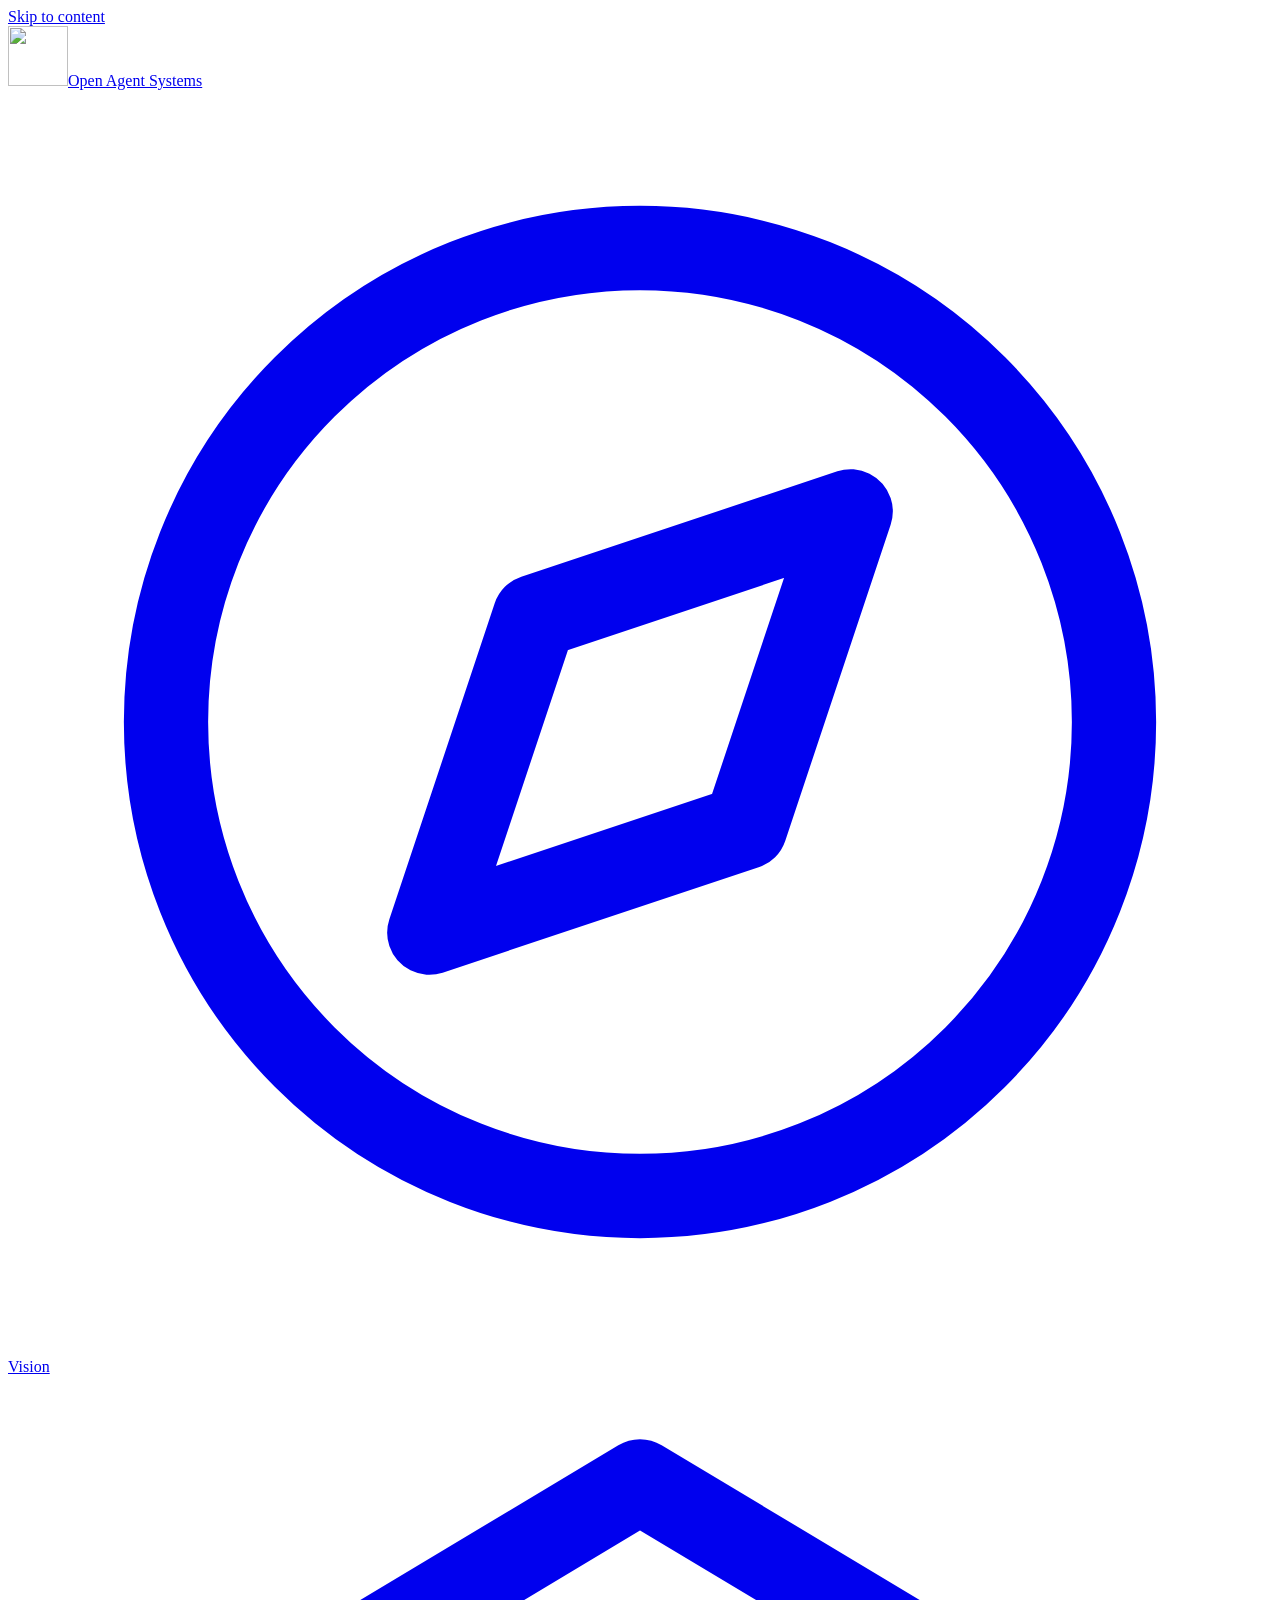
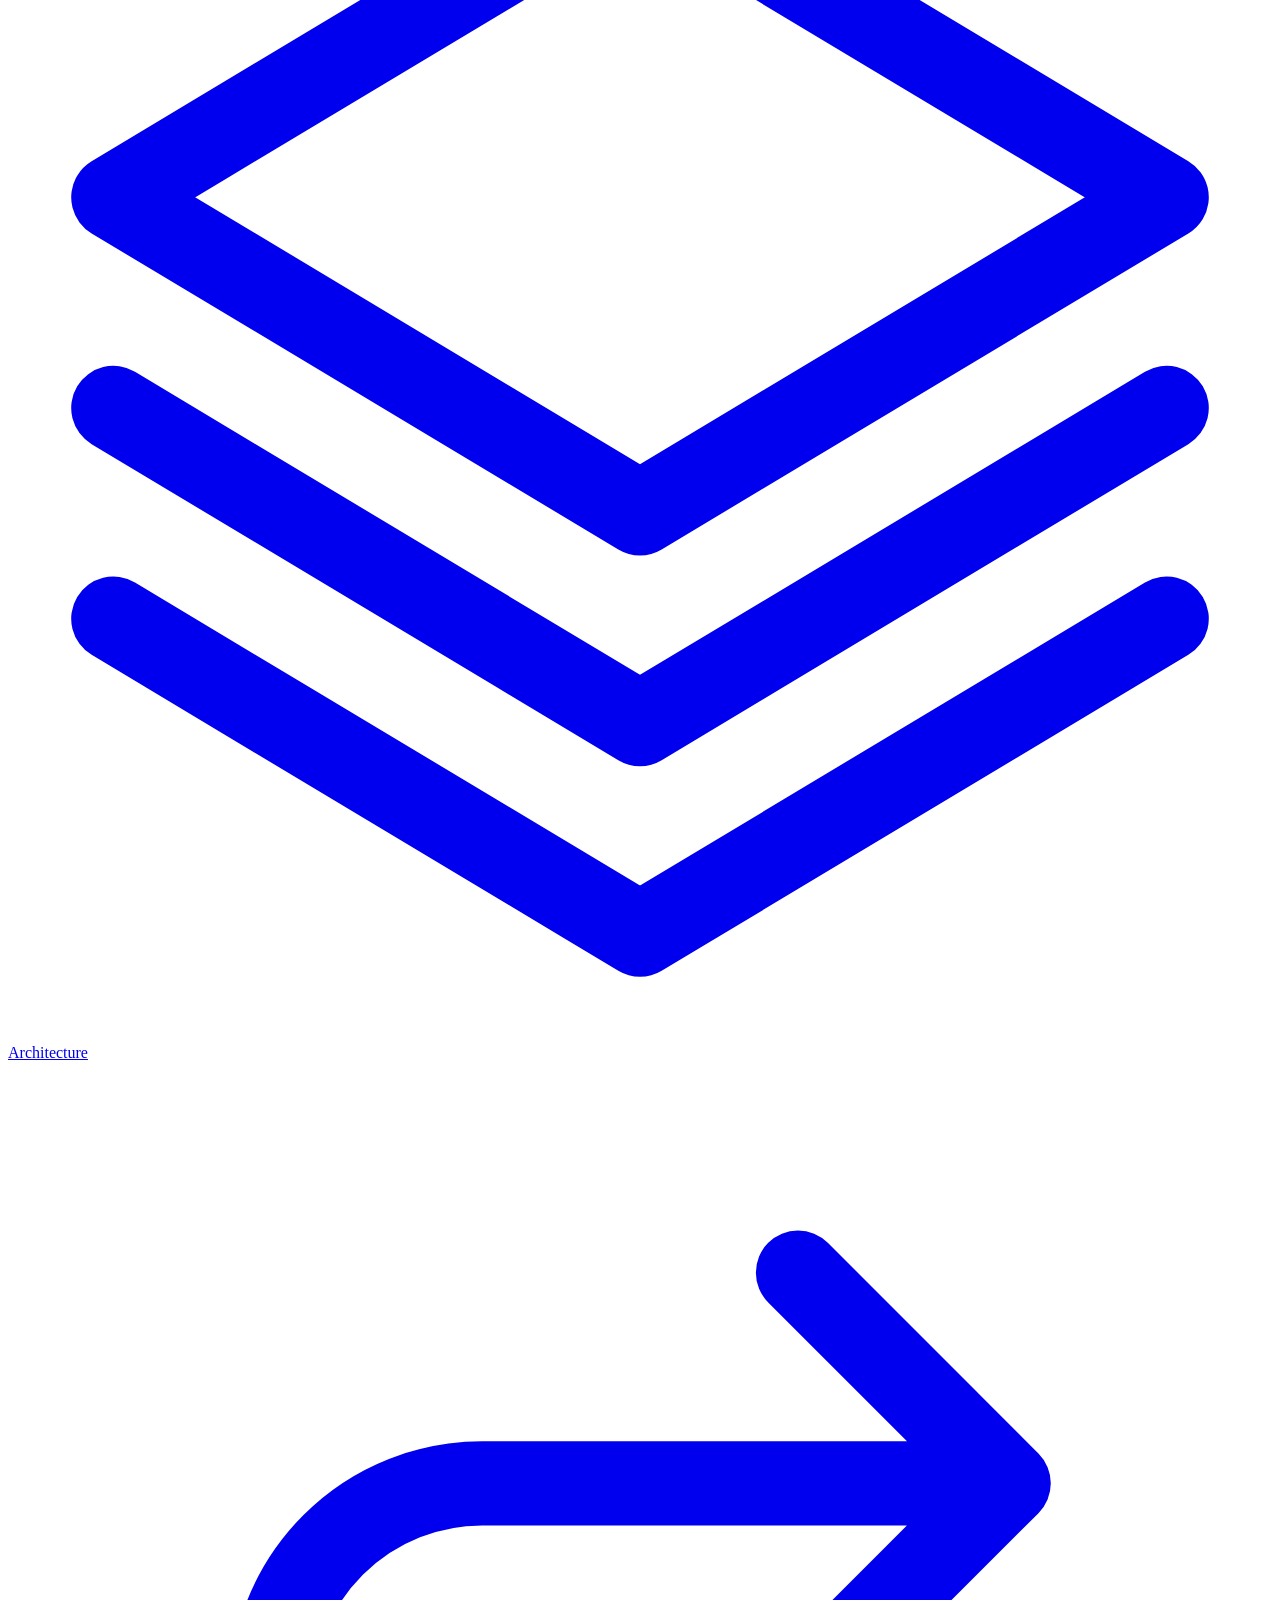
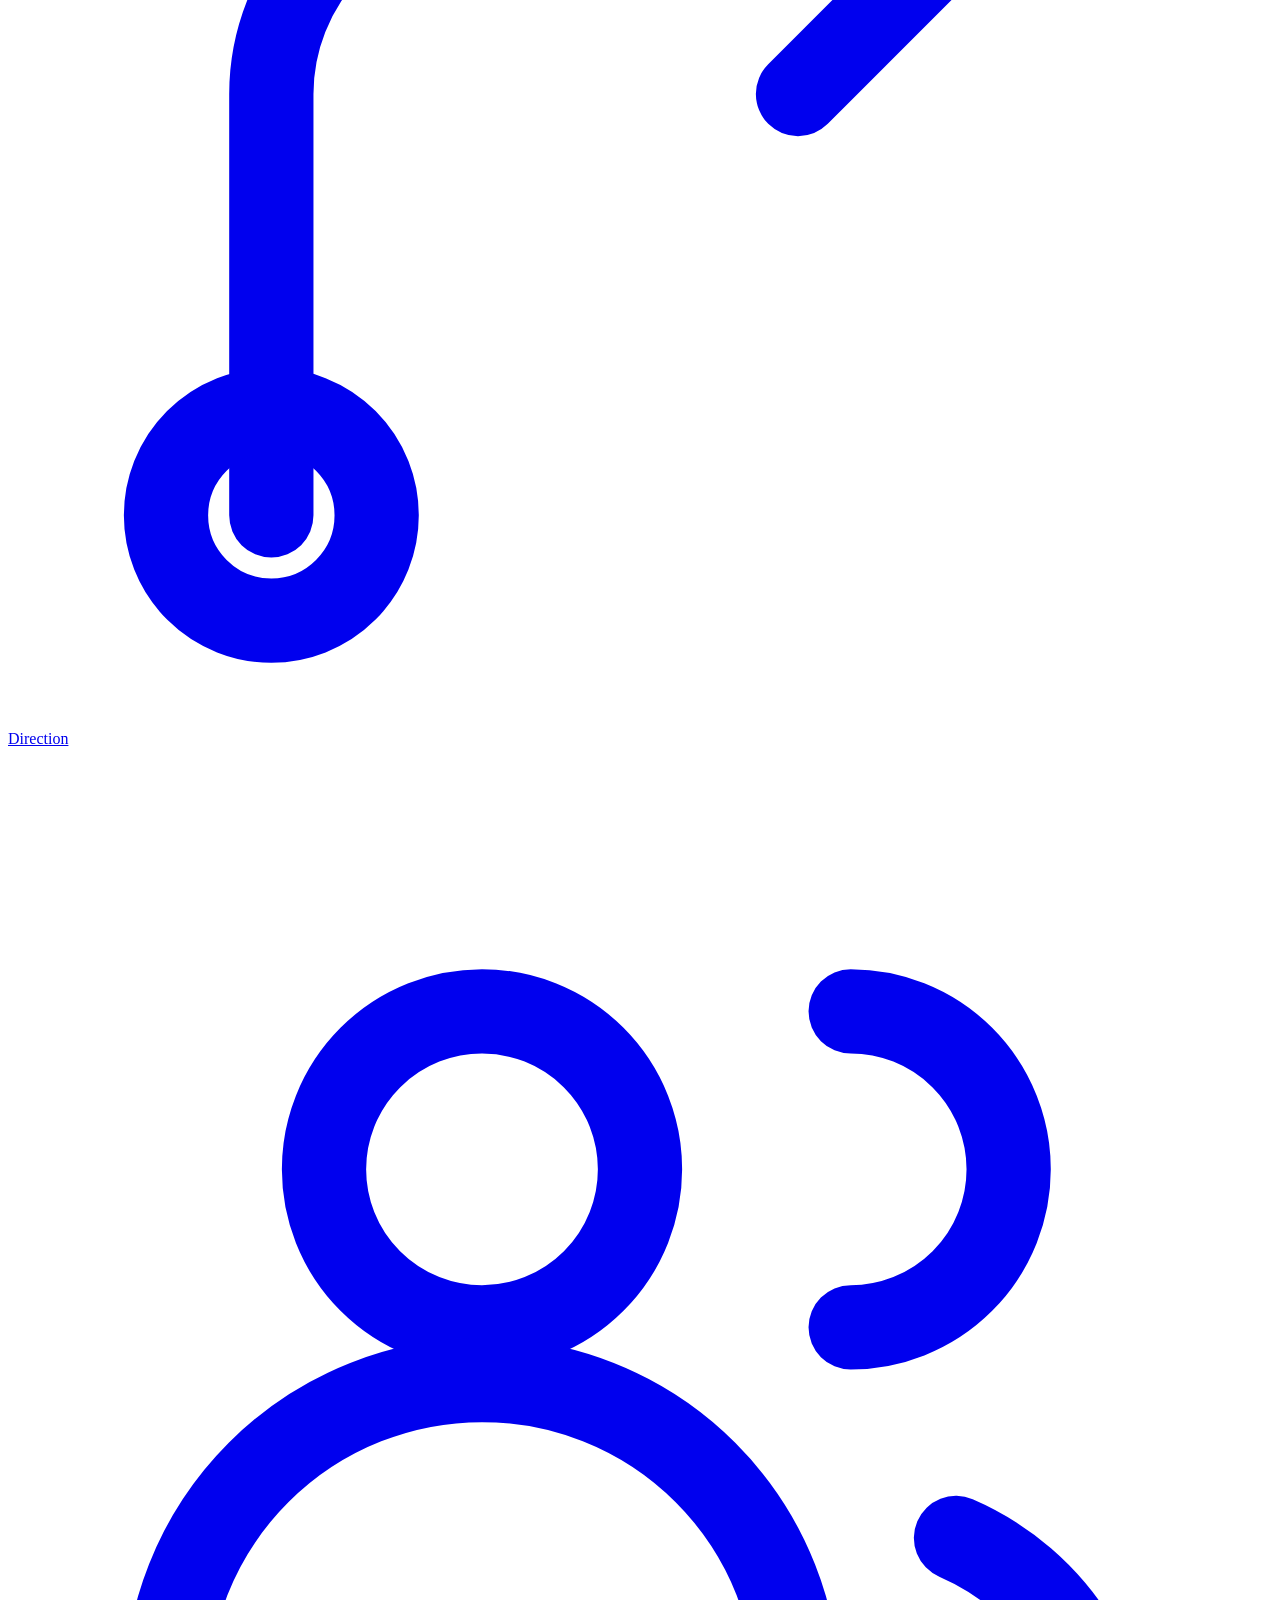
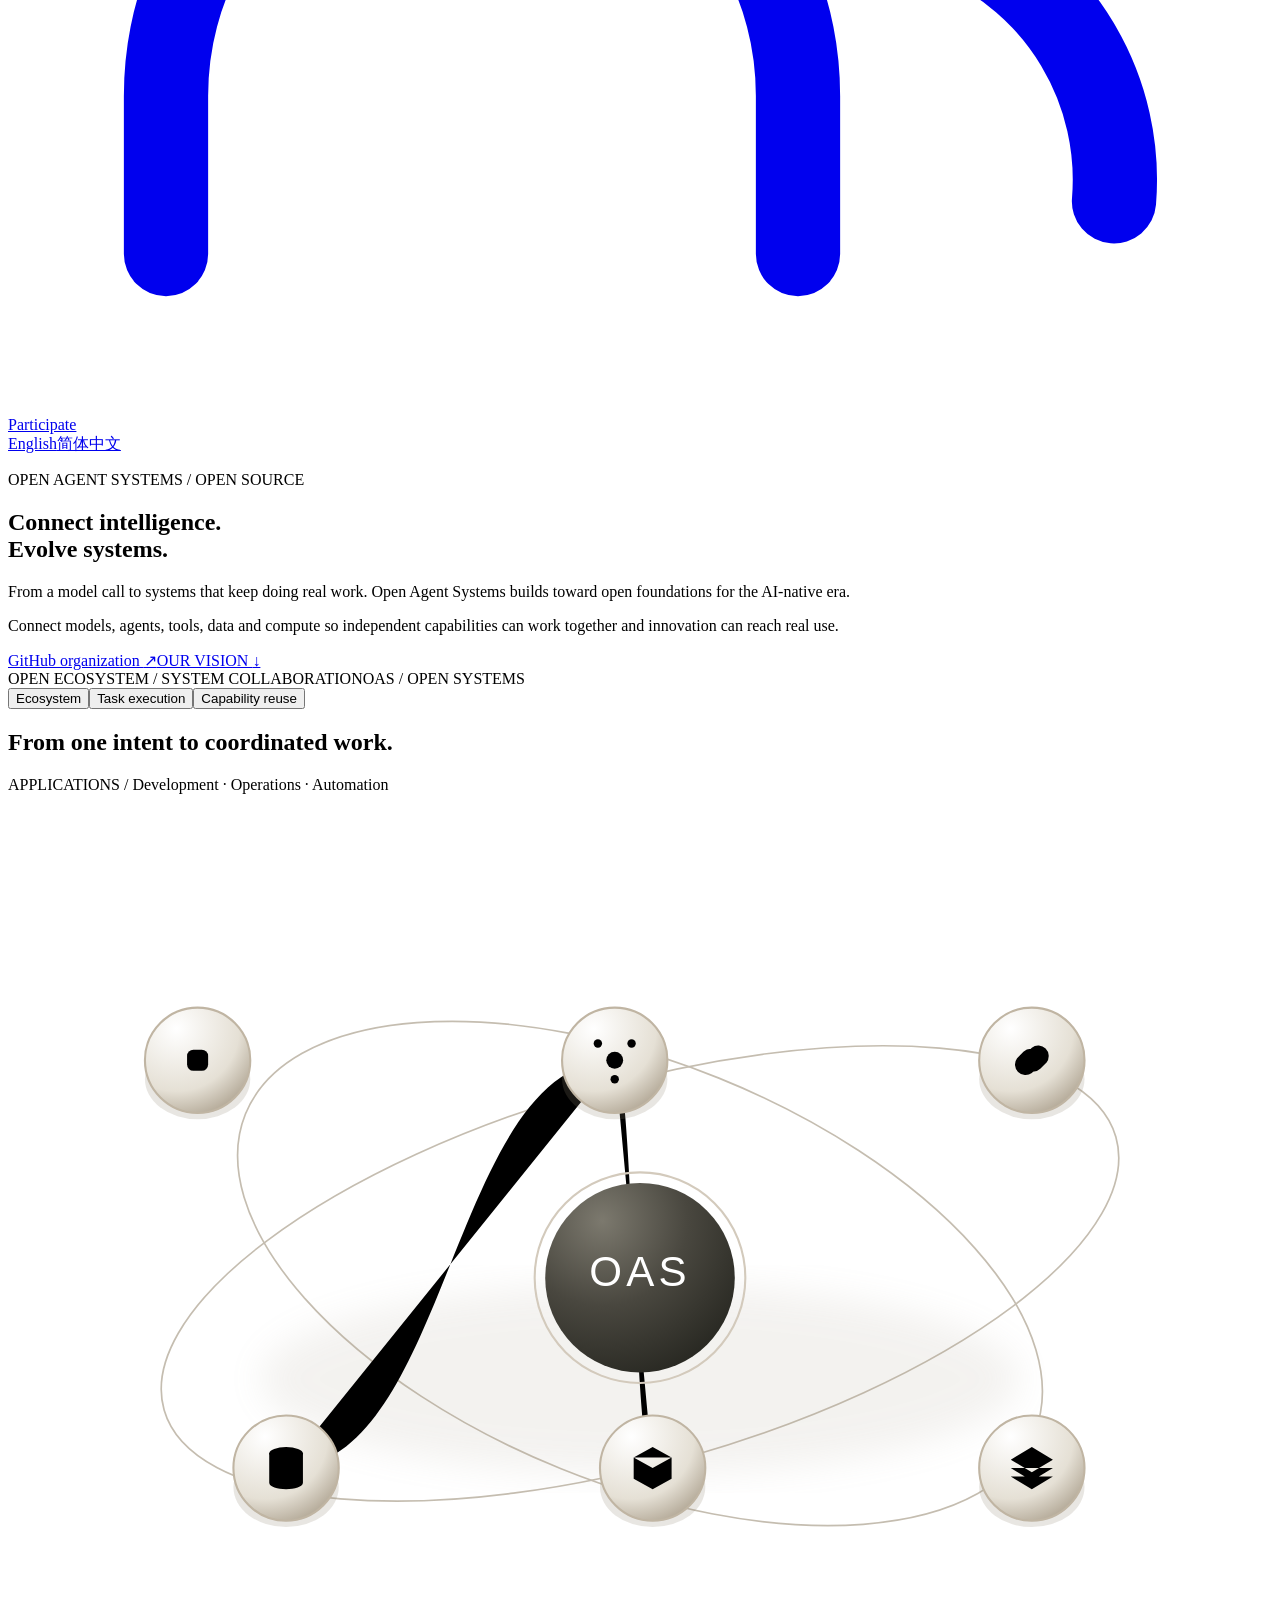
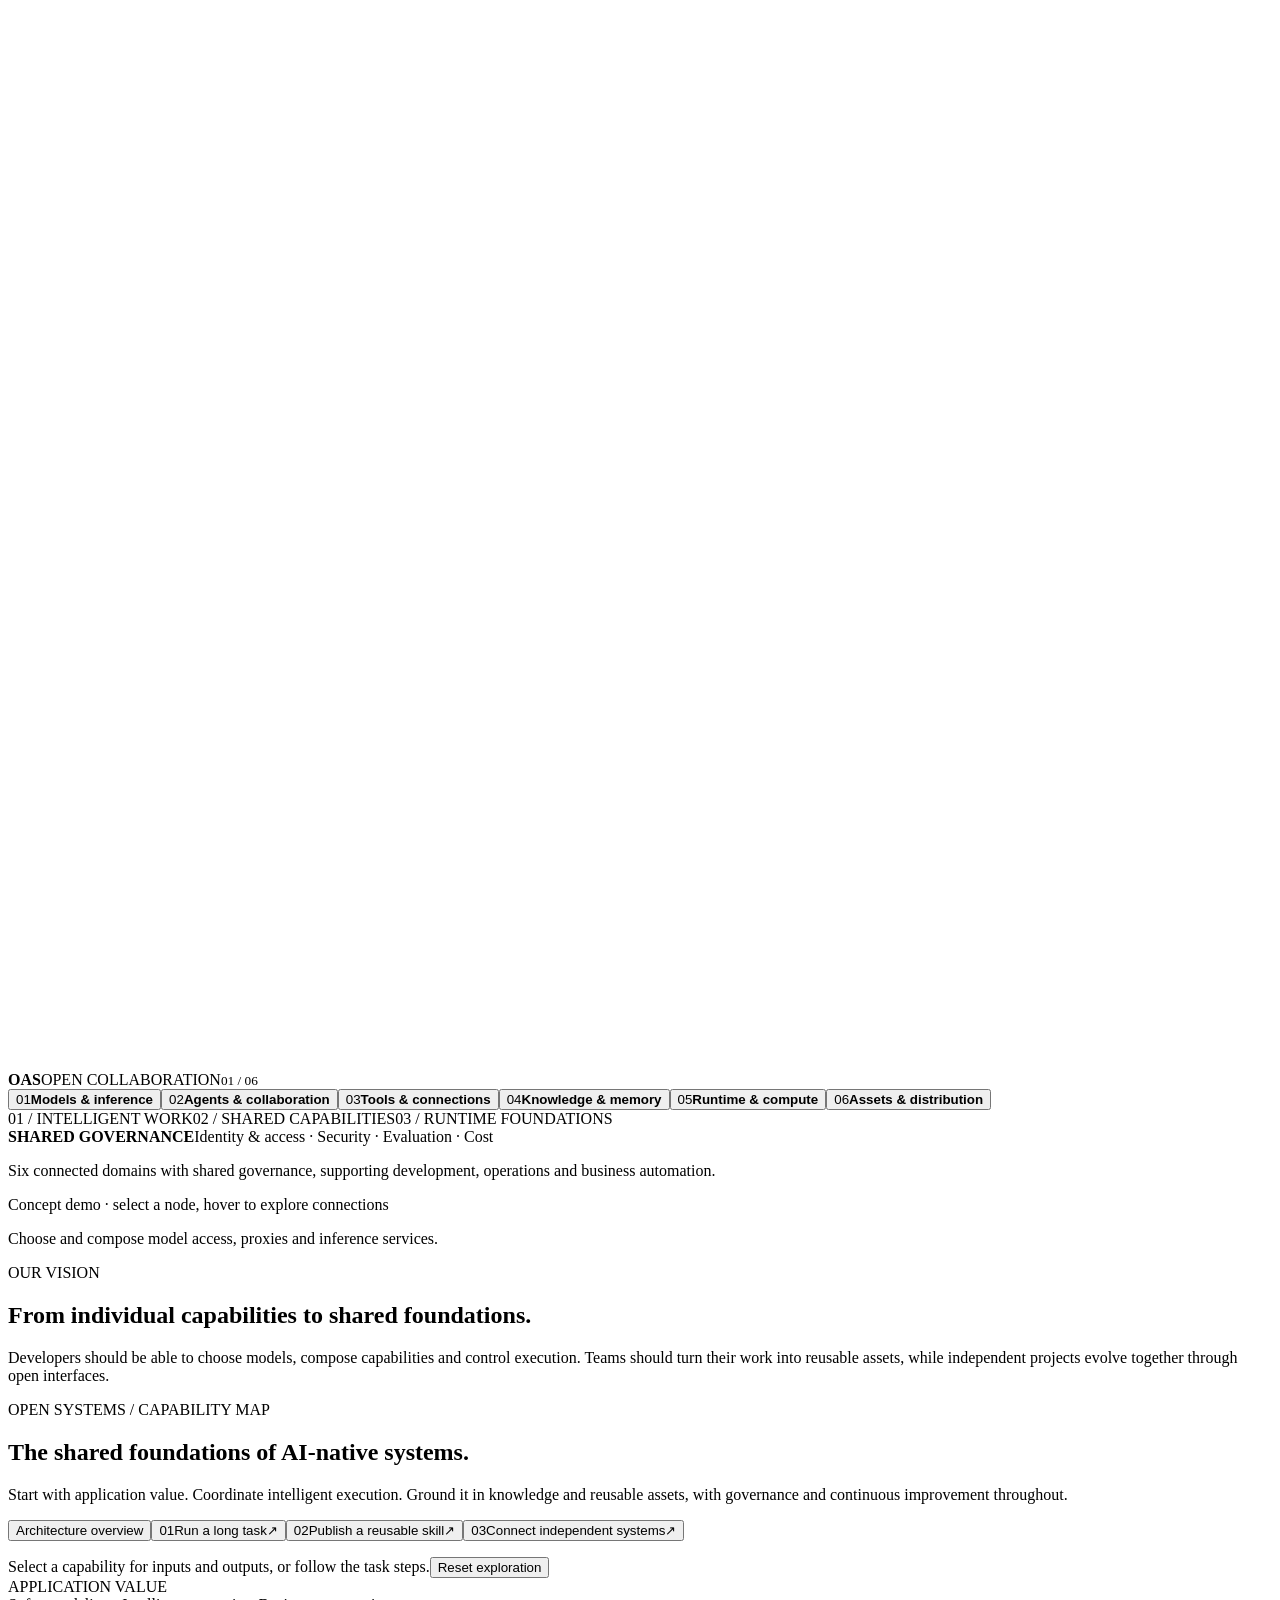
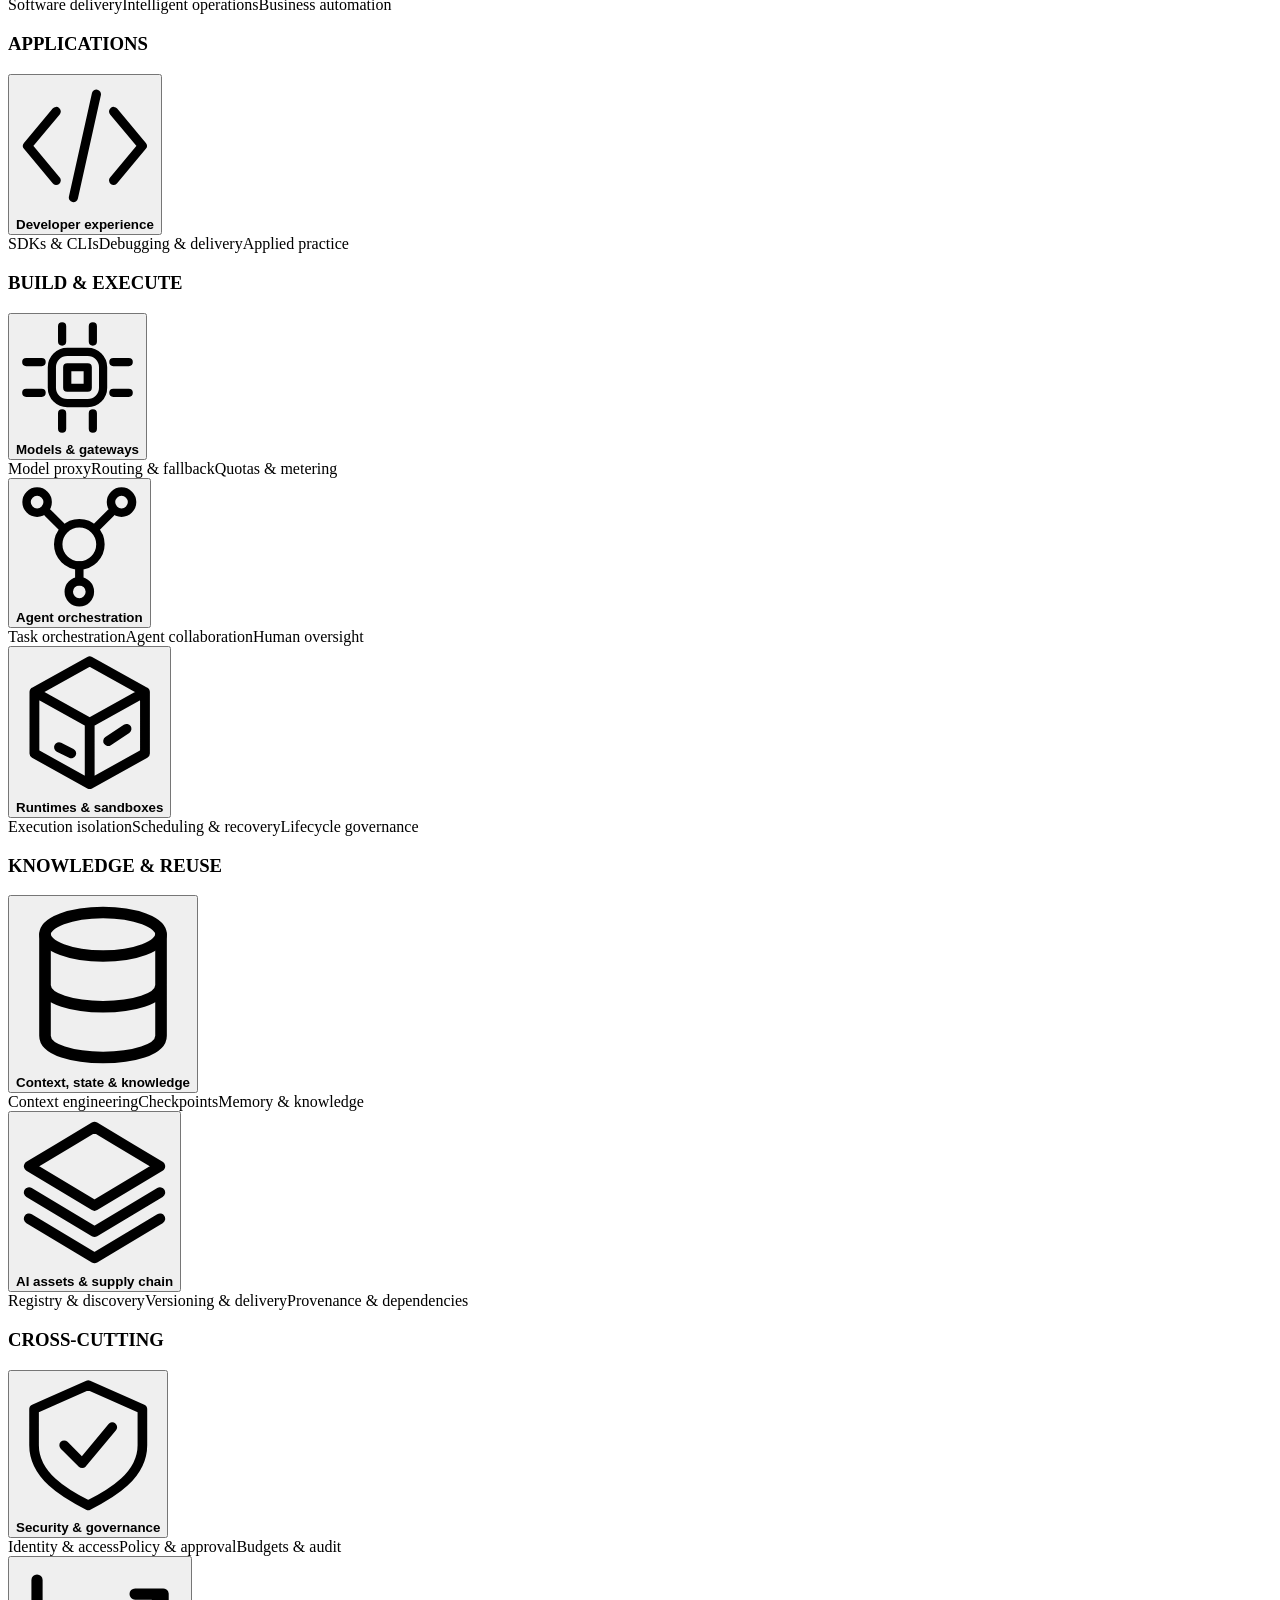
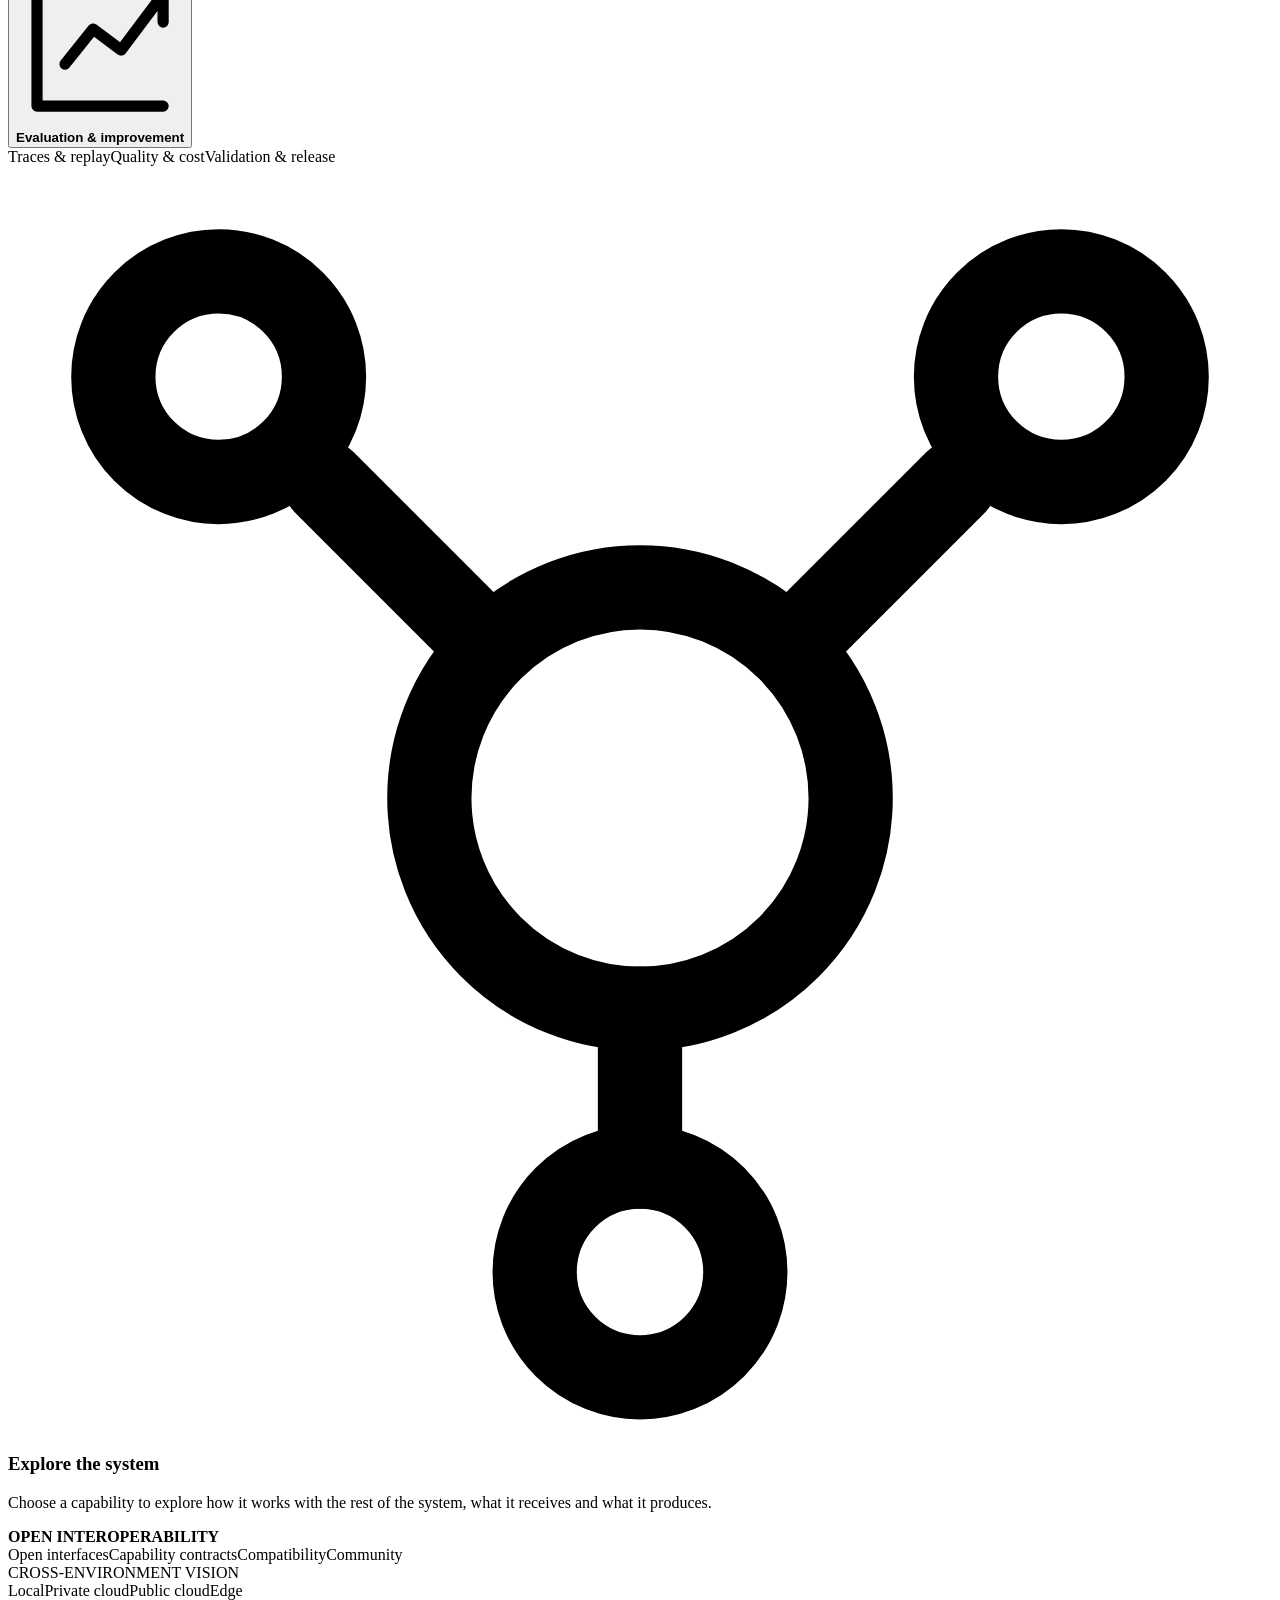
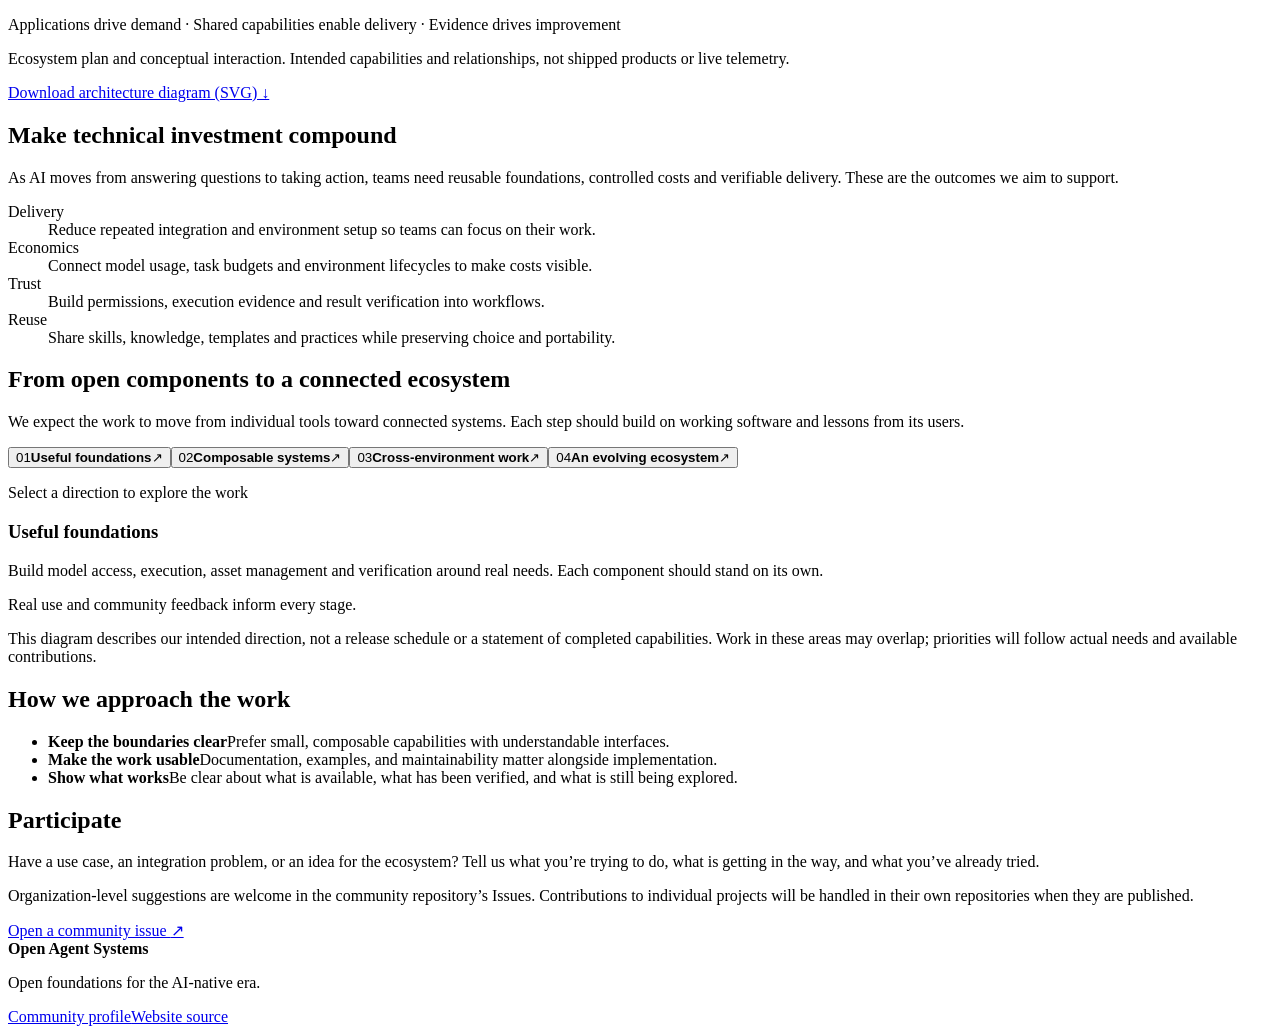
==== docs/index.html @ 2b7a6a21 "style: align website with OAS brand and unify navigation" ====
<!doctype html>
<html lang="en">
<head>
<meta charset="utf-8"><meta name="viewport" content="width=device-width, initial-scale=1">
<title>Open Agent Systems — Open foundations for AI-native systems</title><meta name="description" content="Open foundations connecting models, agents, tools, data and compute for AI systems that can run, be governed and evolve.">
<meta name="theme-color" content="#f4f1ea"><link rel="canonical" href="https://open-agent-systems.github.io/">
<link rel="alternate" hreflang="en" href="https://open-agent-systems.github.io/">
<link rel="alternate" hreflang="zh-CN" href="https://open-agent-systems.github.io/zh/"><link rel="alternate" hreflang="x-default" href="https://open-agent-systems.github.io/">
<meta property="og:type" content="website"><meta property="og:site_name" content="Open Agent Systems">
<meta property="og:title" content="Open Agent Systems — Open foundations for AI-native systems"><meta property="og:description" content="Open foundations connecting models, agents, tools, data and compute for AI systems that can run, be governed and evolve.">
<meta property="og:url" content="https://open-agent-systems.github.io/"><meta property="og:image" content="https://open-agent-systems.github.io/assets/oas-banner.jpg">
<meta name="twitter:card" content="summary_large_image">
<script src="/assets/site.js?v=518061f98d6e" defer></script>
<link rel="icon" href="/assets/oas-avatar.jpg" type="image/jpeg"><link rel="stylesheet" href="/assets/site.css?v=8b287298e3e0">
</head>
<body>
<a class="skip" href="#main">Skip to content</a>
<header class="site-header wrap">
<a class="brand" href="/" aria-label="Open Agent Systems"><img src="/assets/oas-avatar.jpg" width="60" height="60" alt=""><span>Open Agent Systems</span></a>
<nav class="header-nav" aria-label="Site"><a href="#vision"><svg class="nav-icon" viewBox="0 0 24 24" fill="none" stroke="currentColor" stroke-width="1.6" stroke-linecap="round" stroke-linejoin="round" aria-hidden="true"><circle cx="12" cy="12" r="9"/><path d="m16 8-2 6-6 2 2-6z"/></svg><span>Vision</span></a><a href="#architecture"><svg class="nav-icon" viewBox="0 0 24 24" fill="none" stroke="currentColor" stroke-width="1.6" stroke-linecap="round" stroke-linejoin="round" aria-hidden="true"><path d="m12 2 10 6-10 6L2 8zM2 12l10 6 10-6M2 16l10 6 10-6"/></svg><span>Architecture</span></a><a href="#direction"><svg class="nav-icon" viewBox="0 0 24 24" fill="none" stroke="currentColor" stroke-width="1.6" stroke-linecap="round" stroke-linejoin="round" aria-hidden="true"><path d="M5 20v-8a4 4 0 0 1 4-4h10m-4-4 4 4-4 4"/><circle cx="5" cy="20" r="2"/></svg><span>Direction</span></a><a href="#participate"><svg class="nav-icon" viewBox="0 0 24 24" fill="none" stroke="currentColor" stroke-width="1.6" stroke-linecap="round" stroke-linejoin="round" aria-hidden="true"><circle cx="9" cy="8" r="3"/><path d="M3 21v-3a6 6 0 0 1 12 0v3M16 5a3 3 0 0 1 0 6m2 4a5 5 0 0 1 3 5"/></svg><span>Participate</span></a></nav>
<nav class="languages" aria-label="Language"><a href="/" lang="en" hreflang="en" aria-current="page">English</a><a href="/zh/" lang="zh-CN" hreflang="zh-CN">简体中文</a></nav>
</header>
<main id="main" class="wrap">
<section class="intro">
<div class="intro-heading"><p class="label">OPEN AGENT SYSTEMS / OPEN SOURCE</p><h1>Connect intelligence.<br>Evolve systems.</h1><div class="intro-text"><p>From a model call to systems that keep doing real work. Open Agent Systems builds toward open foundations for the AI-native era.</p><p>Connect models, agents, tools, data and compute so independent capabilities can work together and innovation can reach real use.</p><div class="links"><a href="https://github.com/Open-Agent-Systems">GitHub organization <span aria-hidden="true">↗</span></a><a href="#vision">OUR VISION <span aria-hidden="true">↓</span></a></div></div></div><div class="ecosystem eco-panel" data-eco="{&quot;nodes&quot;: [[&quot;Models &amp; inference&quot;, &quot;Choose and compose model access, proxies and inference services.&quot;], [&quot;Agents &amp; collaboration&quot;, &quot;Coordinate tasks, delegation and human oversight across capabilities.&quot;], [&quot;Tools &amp; connections&quot;, &quot;Connect external systems through tools, MCP and APIs to take action.&quot;], [&quot;Knowledge &amp; memory&quot;, &quot;Ground tasks in knowledge and context while preserving useful experience.&quot;], [&quot;Runtime &amp; compute&quot;, &quot;Provide governed sandboxes, workspaces and scheduling across cloud and local environments.&quot;], [&quot;Assets &amp; distribution&quot;, &quot;Version skills, prompts, workflows and templates for reuse across projects.&quot;]], &quot;modes&quot;: [[&quot;Ecosystem&quot;, &quot;OPEN COLLABORATION&quot;, &quot;Six connected domains with shared governance, supporting development, operations and business automation.&quot;, [0, 1, 2, 4, 3, 5]], [&quot;Task execution&quot;, &quot;INTENT TO OUTCOME&quot;, &quot;Models and knowledge inform planning. Agents use tools in controlled environments and produce verifiable outputs.&quot;, [0, 3, 1, 2, 4, 5]], [&quot;Capability reuse&quot;, &quot;OUTCOME TO REUSE&quot;, &quot;Outputs become validated, versioned assets, then feed knowledge, tools and agents in future work.&quot;, [4, 5, 3, 2, 1, 0]]], &quot;title&quot;: &quot;OPEN ECOSYSTEM / SYSTEM COLLABORATION&quot;, &quot;apps&quot;: &quot;APPLICATIONS / Development · Operations · Automation&quot;, &quot;governance&quot;: &quot;SHARED GOVERNANCE&quot;, &quot;guards&quot;: &quot;Identity &amp; access · Security · Evaluation · Cost&quot;, &quot;note&quot;: &quot;Concept demo · select a node, hover to explore connections&quot;, &quot;play&quot;: &quot;Play motion&quot;, &quot;pause&quot;: &quot;Pause motion&quot;, &quot;sceneTitles&quot;: [&quot;From one intent to coordinated work.&quot;, &quot;A clear path. A controlled execution.&quot;, &quot;Every outcome becomes a foundation.&quot;]}"><div class="ecosystem-heading"><span>OPEN ECOSYSTEM / SYSTEM COLLABORATION</span><span class="diagram-code">OAS / OPEN SYSTEMS</span></div><div class="eco-modes" aria-label="OPEN ECOSYSTEM / SYSTEM COLLABORATION"><button type="button" class="eco-mode" data-mode="0" aria-pressed="true" aria-controls="eco-stage eco-summary">Ecosystem</button><button type="button" class="eco-mode" data-mode="1" aria-pressed="false" aria-controls="eco-stage eco-summary">Task execution</button><button type="button" class="eco-mode" data-mode="2" aria-pressed="false" aria-controls="eco-stage eco-summary">Capability reuse</button></div><h2 class="scene-title">From one intent to coordinated work.</h2><p class="eco-apps">APPLICATIONS / Development · Operations · Automation</p><div id="eco-stage" class="eco-stage"><svg class="iso-hero" viewBox="0 0 600 440" preserveAspectRatio="none" aria-hidden="true"><defs><radialGradient id="pearl" cx="30%" cy="20%" r="85%"><stop stop-color="#ffffff"/><stop offset=".7" stop-color="#e5e0d5"/><stop offset="1" stop-color="#b7ad9c"/></radialGradient><radialGradient id="core" cx="30%" cy="20%" r="90%"><stop stop-color="#7c796e"/><stop offset=".5" stop-color="#49473f"/><stop offset="1" stop-color="#262620"/></radialGradient><filter id="soft"><feGaussianBlur stdDeviation="8"/></filter></defs><ellipse cx="300" cy="270" rx="180" ry="45" fill="#a39886" opacity=".12" filter="url(#soft)"/><g fill="none" stroke="#a69a86" stroke-width=".8" opacity=".65"><ellipse cx="300" cy="220" rx="235" ry="90" transform="rotate(-16 300 220)"/><ellipse cx="300" cy="220" rx="202" ry="100" transform="rotate(22 300 220)"/></g><path class="scene-edge" data-from="0" data-to="1" d="M90.0 118.80000000000001C189.0 118.80000000000001,189.0 118.80000000000001,288.0 118.80000000000001"/><path class="scene-edge" data-from="1" data-to="2" d="M288.0 118.80000000000001C387.0 118.80000000000001,387.0 118.80000000000001,486.0 118.80000000000001"/><path class="scene-edge" data-from="3" data-to="1" d="M132.0 312.4C210.0 312.4,210.0 118.80000000000001,288.0 118.80000000000001"/><path class="scene-edge" data-from="1" data-to="4" d="M288.0 118.80000000000001C297.0 118.80000000000001,297.0 312.4,306.0 312.4"/><path class="scene-edge" data-from="4" data-to="5" d="M306.0 312.4C396.0 312.4,396.0 312.4,486.0 312.4"/><circle cx="300" cy="222" r="45" fill="url(#core)"/><circle cx="300" cy="222" r="50" fill="none" stroke="#d3cabc"/><text x="300" y="226" text-anchor="middle" fill="#ffffff" font-family="Arial,sans-serif" font-size="20" letter-spacing="2">OAS</text><g class="scene-object" data-object="0"><ellipse cx="90.0" cy="127.80000000000001" rx="25" ry="19" fill="#8b806e" opacity=".2"/><circle cx="90.0" cy="118.80000000000001" r="25" fill="url(#pearl)" stroke="#c0b5a3"/><g class="scene-symbol" transform="translate(90.0 118.80000000000001)"><g class="scene-glyph" transform="translate(-12 -12)"><rect x="7" y="7" width="10" height="10" rx="3"/><path d="M9 2v3m6-3v3M9 19v3m6-3v3M2 9h3m-3 6h3m14-6h3m-3 6h3M10 10h4v4h-4z"/></g></g></g><g class="scene-object" data-object="1"><ellipse cx="288.0" cy="127.80000000000001" rx="25" ry="19" fill="#8b806e" opacity=".2"/><circle cx="288.0" cy="118.80000000000001" r="25" fill="url(#pearl)" stroke="#c0b5a3"/><g class="scene-symbol" transform="translate(288.0 118.80000000000001)"><g class="scene-glyph" transform="translate(-12 -12)"><circle cx="12" cy="12" r="4"/><circle cx="4" cy="4" r="2"/><circle cx="20" cy="4" r="2"/><circle cx="12" cy="21" r="2"/><path d="m6 6 3 3m9-3-3 3m-3 7v3"/></g></g></g><g class="scene-object" data-object="2"><ellipse cx="486.0" cy="127.80000000000001" rx="25" ry="19" fill="#8b806e" opacity=".2"/><circle cx="486.0" cy="118.80000000000001" r="25" fill="url(#pearl)" stroke="#c0b5a3"/><g class="scene-symbol" transform="translate(486.0 118.80000000000001)"><g class="scene-glyph" transform="translate(-12 -12)"><path d="m10 8 2-2a5 5 0 0 1 7 7l-3 3a5 5 0 0 1-7 0m5 0-2 2a5 5 0 0 1-7-7l3-3a5 5 0 0 1 7 0m-6 6 6-6"/></g></g></g><g class="scene-object" data-object="3"><ellipse cx="132.0" cy="321.4" rx="25" ry="19" fill="#8b806e" opacity=".2"/><circle cx="132.0" cy="312.4" r="25" fill="url(#pearl)" stroke="#c0b5a3"/><g class="scene-symbol" transform="translate(132.0 312.4)"><g class="scene-glyph" transform="translate(-12 -12)"><ellipse cx="12" cy="5" rx="8" ry="3"/><path d="M4 5v14c0 4 16 4 16 0V5M4 12c0 4 16 4 16 0"/></g></g></g><g class="scene-object" data-object="4"><ellipse cx="306.0" cy="321.4" rx="25" ry="19" fill="#8b806e" opacity=".2"/><circle cx="306.0" cy="312.4" r="25" fill="url(#pearl)" stroke="#c0b5a3"/><g class="scene-symbol" transform="translate(306.0 312.4)"><g class="scene-glyph" transform="translate(-12 -12)"><path d="m12 2 9 5v10l-9 5-9-5V7zM3 7l9 5 9-5m-9 5v10m-5-6 2 1m6-2 3-2"/></g></g></g><g class="scene-object" data-object="5"><ellipse cx="486.0" cy="321.4" rx="25" ry="19" fill="#8b806e" opacity=".2"/><circle cx="486.0" cy="312.4" r="25" fill="url(#pearl)" stroke="#c0b5a3"/><g class="scene-symbol" transform="translate(486.0 312.4)"><g class="scene-glyph" transform="translate(-12 -12)"><path d="m12 2 10 6-10 6L2 8zM2 12l10 6 10-6M2 16l10 6 10-6"/></g></g></g></svg><svg class="eco-wires" viewBox="0 0 600 440" preserveAspectRatio="none" aria-hidden="true"><g class="eco-links"></g></svg><div class="eco-core"><strong>OAS</strong><span>OPEN COLLABORATION</span><small class="eco-progress">01 / 06</small></div><button type="button" class="eco-node" data-eco-node="0" style="--nx:15%;--ny:32%" aria-pressed="true" aria-controls="eco-detail"><span class="eco-number">01</span><strong>Models &amp; inference</strong><span class="eco-dot" aria-hidden="true"></span></button><button type="button" class="eco-node" data-eco-node="1" style="--nx:48%;--ny:32%" aria-pressed="false" aria-controls="eco-detail"><span class="eco-number">02</span><strong>Agents &amp; collaboration</strong><span class="eco-dot" aria-hidden="true"></span></button><button type="button" class="eco-node" data-eco-node="2" style="--nx:81%;--ny:32%" aria-pressed="false" aria-controls="eco-detail"><span class="eco-number">03</span><strong>Tools &amp; connections</strong><span class="eco-dot" aria-hidden="true"></span></button><button type="button" class="eco-node" data-eco-node="3" style="--nx:22%;--ny:76%" aria-pressed="false" aria-controls="eco-detail"><span class="eco-number">04</span><strong>Knowledge &amp; memory</strong><span class="eco-dot" aria-hidden="true"></span></button><button type="button" class="eco-node" data-eco-node="4" style="--nx:51%;--ny:76%" aria-pressed="false" aria-controls="eco-detail"><span class="eco-number">05</span><strong>Runtime &amp; compute</strong><span class="eco-dot" aria-hidden="true"></span></button><button type="button" class="eco-node" data-eco-node="5" style="--nx:81%;--ny:76%" aria-pressed="false" aria-controls="eco-detail"><span class="eco-number">06</span><strong>Assets &amp; distribution</strong><span class="eco-dot" aria-hidden="true"></span></button></div><div class="iso-level-key"><span>01 / INTELLIGENT WORK</span><span>02 / SHARED CAPABILITIES</span><span>03 / RUNTIME FOUNDATIONS</span></div><div class="eco-governance"><strong>SHARED GOVERNANCE</strong><span>Identity &amp; access · Security · Evaluation · Cost</span></div><p id="eco-summary">Six connected domains with shared governance, supporting development, operations and business automation.</p><div class="eco-toolbar"><span>Concept demo · select a node, hover to explore connections</span><button class="eco-toggle" type="button" hidden>Play motion</button></div><p id="eco-detail">Choose and compose model access, proxies and inference services.</p><noscript><p>Models &amp; inference: Choose and compose model access, proxies and inference services.</p><p>Agents &amp; collaboration: Coordinate tasks, delegation and human oversight across capabilities.</p><p>Tools &amp; connections: Connect external systems through tools, MCP and APIs to take action.</p><p>Knowledge &amp; memory: Ground tasks in knowledge and context while preserving useful experience.</p><p>Runtime &amp; compute: Provide governed sandboxes, workspaces and scheduling across cloud and local environments.</p><p>Assets &amp; distribution: Version skills, prompts, workflows and templates for reuse across projects.</p></noscript></div>
</section>
<section id="vision" class="vision"><p class="label">OUR VISION</p><h2>From individual capabilities to shared foundations.</h2><p>Developers should be able to choose models, compose capabilities and control execution. Teams should turn their work into reusable assets, while independent projects evolve together through open interfaces.</p></section>
<section id="architecture" class="architecture"><div class="architecture-head"><div><p class="label">OPEN SYSTEMS / CAPABILITY MAP</p><h2>The shared foundations of AI-native systems.</h2></div><p>Start with application value. Coordinate intelligent execution. Ground it in knowledge and reusable assets, with governance and continuous improvement throughout.</p></div><div class="journey-bar"><div class="journey-choices"><button type="button" class="overview-choice" aria-pressed="true">Architecture overview</button><button type="button" class="journey-choice" aria-pressed="false" aria-controls="journey-description" data-domains="0,1,2,3,5,6" data-steps="[[0, &quot;Access models&quot;], [1, &quot;Plan work&quot;], [2, &quot;Execute&quot;], [3, &quot;Persist state&quot;], [6, &quot;Verify results&quot;]]" data-description="Access a model → orchestrate work → execute in isolation → persist state → verify results. Permissions and budgets constrain execution."><span>01</span>Run a long task<span aria-hidden="true">↗</span></button><button type="button" class="journey-choice" aria-pressed="false" aria-controls="journey-description" data-domains="4,5,6,7" data-steps="[[7, &quot;Develop&quot;], [6, &quot;Evaluate&quot;], [5, &quot;Review access&quot;], [4, &quot;Publish&quot;]]" data-description="Develop and debug → evaluate → review access → publish a version. Turn an implementation into a discoverable, traceable asset."><span>02</span>Publish a reusable skill<span aria-hidden="true">↗</span></button><button type="button" class="journey-choice" aria-pressed="false" aria-controls="journey-description" data-domains="0,1,3,4,5" data-steps="[[4, &quot;Discover&quot;], [5, &quot;Authorize&quot;], [1, &quot;Delegate&quot;], [3, &quot;Exchange state&quot;], [0, &quot;Call models&quot;]]" data-description="Discover capabilities → verify identity and access → delegate tasks → exchange state and results across explicit boundaries."><span>03</span>Connect independent systems<span aria-hidden="true">↗</span></button></div><p id="journey-description" aria-live="polite"></p></div><div class="journey-stepper" data-prev="Previous" data-next="Next" data-label="CURRENT STAGE" aria-label="EXPLORE A TASK PATH"></div><div class="explorer-toolbar"><span>Select a capability for inputs and outputs, or follow the task steps.</span><button type="button" class="explorer-reset">Reset exploration</button></div><div class="architecture-map"><div class="system-outcome"><span class="system-eyebrow">APPLICATION VALUE</span><div><span>Software delivery</span><span>Intelligent operations</span><span>Business automation</span></div></div><div class="iso-explorer"><div class="architecture-matrix"><div class="matrix-band"><h3>APPLICATIONS</h3><div class="matrix-items"><div class="architecture-layer" data-domain="7" data-related="1,4,6" style="--mx:15%;--my:12%"><button type="button" class="layer-select" aria-expanded="false" data-layer="7" aria-controls="insight-7"><svg class="capability-icon" viewBox="0 0 24 24" fill="none" stroke="currentColor" stroke-width="1.6" stroke-linecap="round" stroke-linejoin="round" aria-hidden="true"><path d="m7 6-5 6 5 6m10-12 5 6-5 6M14 3l-4 18"/></svg><strong>Developer experience</strong><span class="layer-plus" aria-hidden="true"></span></button><div class="matrix-tags"><span>SDKs &amp; CLIs</span><span>Debugging &amp; delivery</span><span>Applied practice</span></div><noscript><p>Bring shared capabilities into everyday development and validate them through real workflows.</p></noscript></div></div></div><div class="matrix-band"><h3>BUILD &amp; EXECUTE</h3><div class="matrix-items"><div class="architecture-layer" data-domain="0" data-related="1,5,6" style="--mx:16%;--my:43%"><button type="button" class="layer-select" aria-expanded="false" data-layer="0" aria-controls="insight-0"><svg class="capability-icon" viewBox="0 0 24 24" fill="none" stroke="currentColor" stroke-width="1.6" stroke-linecap="round" stroke-linejoin="round" aria-hidden="true"><rect x="7" y="7" width="10" height="10" rx="3"/><path d="M9 2v3m6-3v3M9 19v3m6-3v3M2 9h3m-3 6h3m14-6h3m-3 6h3M10 10h4v4h-4z"/></svg><strong>Models &amp; gateways</strong><span class="layer-plus" aria-hidden="true"></span></button><div class="matrix-tags"><span>Model proxy</span><span>Routing &amp; fallback</span><span>Quotas &amp; metering</span></div><noscript><p>Govern model access, traffic, credentials and costs while preserving choice of providers.</p></noscript></div><div class="architecture-layer" data-domain="1" data-related="0,2,3" style="--mx:48%;--my:43%"><button type="button" class="layer-select" aria-expanded="false" data-layer="1" aria-controls="insight-1"><svg class="capability-icon" viewBox="0 0 24 24" fill="none" stroke="currentColor" stroke-width="1.6" stroke-linecap="round" stroke-linejoin="round" aria-hidden="true"><circle cx="12" cy="12" r="4"/><circle cx="4" cy="4" r="2"/><circle cx="20" cy="4" r="2"/><circle cx="12" cy="21" r="2"/><path d="m6 6 3 3m9-3-3 3m-3 7v3"/></svg><strong>Agent orchestration</strong><span class="layer-plus" aria-hidden="true"></span></button><div class="matrix-tags"><span>Task orchestration</span><span>Agent collaboration</span><span>Human oversight</span></div><noscript><p>Coordinate planning, delegation and long-running work around explicit goals and acceptance criteria.</p></noscript></div><div class="architecture-layer" data-domain="2" data-related="1,3,5" style="--mx:78%;--my:43%"><button type="button" class="layer-select" aria-expanded="false" data-layer="2" aria-controls="insight-2"><svg class="capability-icon" viewBox="0 0 24 24" fill="none" stroke="currentColor" stroke-width="1.6" stroke-linecap="round" stroke-linejoin="round" aria-hidden="true"><path d="m12 2 9 5v10l-9 5-9-5V7zM3 7l9 5 9-5m-9 5v10m-5-6 2 1m6-2 3-2"/></svg><strong>Runtimes &amp; sandboxes</strong><span class="layer-plus" aria-hidden="true"></span></button><div class="matrix-tags"><span>Execution isolation</span><span>Scheduling &amp; recovery</span><span>Lifecycle governance</span></div><noscript><p>Provide controlled code, browser and desktop environments from provisioning to suspension, recovery and cleanup.</p></noscript></div></div></div><div class="matrix-band"><h3>KNOWLEDGE &amp; REUSE</h3><div class="matrix-items"><div class="architecture-layer" data-domain="3" data-related="1,2,4" style="--mx:32%;--my:77%"><button type="button" class="layer-select" aria-expanded="false" data-layer="3" aria-controls="insight-3"><svg class="capability-icon" viewBox="0 0 24 24" fill="none" stroke="currentColor" stroke-width="1.6" stroke-linecap="round" stroke-linejoin="round" aria-hidden="true"><ellipse cx="12" cy="5" rx="8" ry="3"/><path d="M4 5v14c0 4 16 4 16 0V5M4 12c0 4 16 4 16 0"/></svg><strong>Context, state &amp; knowledge</strong><span class="layer-plus" aria-hidden="true"></span></button><div class="matrix-tags"><span>Context engineering</span><span>Checkpoints</span><span>Memory &amp; knowledge</span></div><noscript><p>Separate what a model sees from durable task facts, with traceable knowledge and bounded access.</p></noscript></div><div class="architecture-layer" data-domain="4" data-related="7,5,6" style="--mx:60%;--my:77%"><button type="button" class="layer-select" aria-expanded="false" data-layer="4" aria-controls="insight-4"><svg class="capability-icon" viewBox="0 0 24 24" fill="none" stroke="currentColor" stroke-width="1.6" stroke-linecap="round" stroke-linejoin="round" aria-hidden="true"><path d="m12 2 10 6-10 6L2 8zM2 12l10 6 10-6M2 16l10 6 10-6"/></svg><strong>AI assets &amp; supply chain</strong><span class="layer-plus" aria-hidden="true"></span></button><div class="matrix-tags"><span>Registry &amp; discovery</span><span>Versioning &amp; delivery</span><span>Provenance &amp; dependencies</span></div><noscript><p>Make prompts, skills, tools, agents and environment templates verifiable, reusable and traceable.</p></noscript></div></div></div><div class="matrix-band"><h3>CROSS-CUTTING</h3><div class="matrix-items"><div class="architecture-layer" data-domain="5" data-related="0,2,4" style="--mx:52%;--my:12%"><button type="button" class="layer-select" aria-expanded="false" data-layer="5" aria-controls="insight-5"><svg class="capability-icon" viewBox="0 0 24 24" fill="none" stroke="currentColor" stroke-width="1.6" stroke-linecap="round" stroke-linejoin="round" aria-hidden="true"><path d="M12 2 3 6v6c0 5 5 8 9 10 4-2 9-5 9-10V6zM8 12l3 3 5-6"/></svg><strong>Security &amp; governance</strong><span class="layer-plus" aria-hidden="true"></span></button><div class="matrix-tags"><span>Identity &amp; access</span><span>Policy &amp; approval</span><span>Budgets &amp; audit</span></div><noscript><p>Carry identity, permissions and budgets through calls and execution with explicit accountability.</p></noscript></div><div class="architecture-layer" data-domain="6" data-related="1,4,7" style="--mx:87%;--my:77%"><button type="button" class="layer-select" aria-expanded="false" data-layer="6" aria-controls="insight-6"><svg class="capability-icon" viewBox="0 0 24 24" fill="none" stroke="currentColor" stroke-width="1.6" stroke-linecap="round" stroke-linejoin="round" aria-hidden="true"><path d="M3 3v18h18M7 15l4-5 4 3 6-8M17 5h4v4"/></svg><strong>Evaluation &amp; improvement</strong><span class="layer-plus" aria-hidden="true"></span></button><div class="matrix-tags"><span>Traces &amp; replay</span><span>Quality &amp; cost</span><span>Validation &amp; release</span></div><noscript><p>Turn task evidence into diagnosis, evaluated changes and controlled releases.</p></noscript></div></div></div></div><aside class="capability-inspector" aria-label="Explore the system"><div class="inspector-welcome"><svg class="inspector-icon" viewBox="0 0 24 24" fill="none" stroke="currentColor" stroke-width="1.6" stroke-linecap="round" stroke-linejoin="round" aria-hidden="true"><circle cx="12" cy="12" r="4"/><circle cx="4" cy="4" r="2"/><circle cx="20" cy="4" r="2"/><circle cx="12" cy="21" r="2"/><path d="m6 6 3 3m9-3-3 3m-3 7v3"/></svg><h3>Explore the system</h3><p>Choose a capability to explore how it works with the rest of the system, what it receives and what it produces.</p></div><div class="node-insight" id="insight-7" hidden><p class="insight-code">CAPABILITY / 08</p><h3>Developer experience</h3><p>Bring shared capabilities into everyday development and validate them through real workflows.</p><dl><dt>INPUT</dt><dd>Use cases, shared capabilities and development configuration</dd><dt>OUTPUT</dt><dd>Debuggable applications, integrations and deliverables</dd></dl><p class="insight-label">EXPLORE CONNECTIONS</p><div class="related-capabilities"><button type="button" class="related-capability" data-target="1">Agent orchestration <span aria-hidden="true">›</span></button><button type="button" class="related-capability" data-target="4">AI assets &amp; supply chain <span aria-hidden="true">›</span></button><button type="button" class="related-capability" data-target="6">Evaluation &amp; improvement <span aria-hidden="true">›</span></button></div><button type="button" class="insight-close" data-close="7">Close details ↑</button></div><div class="node-insight" id="insight-0" hidden><p class="insight-code">CAPABILITY / 01</p><h3>Models &amp; gateways</h3><p>Govern model access, traffic, credentials and costs while preserving choice of providers.</p><dl><dt>INPUT</dt><dd>Task type, model requirements and budget</dd><dt>OUTPUT</dt><dd>Traceable model responses and usage</dd></dl><p class="insight-label">EXPLORE CONNECTIONS</p><div class="related-capabilities"><button type="button" class="related-capability" data-target="1">Agent orchestration <span aria-hidden="true">›</span></button><button type="button" class="related-capability" data-target="5">Security &amp; governance <span aria-hidden="true">›</span></button><button type="button" class="related-capability" data-target="6">Evaluation &amp; improvement <span aria-hidden="true">›</span></button></div><button type="button" class="insight-close" data-close="0">Close details ↑</button></div><div class="node-insight" id="insight-1" hidden><p class="insight-code">CAPABILITY / 02</p><h3>Agent orchestration</h3><p>Coordinate planning, delegation and long-running work around explicit goals and acceptance criteria.</p><dl><dt>INPUT</dt><dd>Goals, acceptance criteria and available capabilities</dd><dt>OUTPUT</dt><dd>Plans, delegation results and execution state</dd></dl><p class="insight-label">EXPLORE CONNECTIONS</p><div class="related-capabilities"><button type="button" class="related-capability" data-target="0">Models &amp; gateways <span aria-hidden="true">›</span></button><button type="button" class="related-capability" data-target="2">Runtimes &amp; sandboxes <span aria-hidden="true">›</span></button><button type="button" class="related-capability" data-target="3">Context, state &amp; knowledge <span aria-hidden="true">›</span></button></div><button type="button" class="insight-close" data-close="1">Close details ↑</button></div><div class="node-insight" id="insight-2" hidden><p class="insight-code">CAPABILITY / 03</p><h3>Runtimes &amp; sandboxes</h3><p>Provide controlled code, browser and desktop environments from provisioning to suspension, recovery and cleanup.</p><dl><dt>INPUT</dt><dd>Execution requests, environment templates and access scope</dd><dt>OUTPUT</dt><dd>Results, workspace artifacts and recovery points</dd></dl><p class="insight-label">EXPLORE CONNECTIONS</p><div class="related-capabilities"><button type="button" class="related-capability" data-target="1">Agent orchestration <span aria-hidden="true">›</span></button><button type="button" class="related-capability" data-target="3">Context, state &amp; knowledge <span aria-hidden="true">›</span></button><button type="button" class="related-capability" data-target="5">Security &amp; governance <span aria-hidden="true">›</span></button></div><button type="button" class="insight-close" data-close="2">Close details ↑</button></div><div class="node-insight" id="insight-3" hidden><p class="insight-code">CAPABILITY / 04</p><h3>Context, state &amp; knowledge</h3><p>Separate what a model sees from durable task facts, with traceable knowledge and bounded access.</p><dl><dt>INPUT</dt><dd>Task events, knowledge sources and access policies</dd><dt>OUTPUT</dt><dd>Recoverable task facts and grounded context</dd></dl><p class="insight-label">EXPLORE CONNECTIONS</p><div class="related-capabilities"><button type="button" class="related-capability" data-target="1">Agent orchestration <span aria-hidden="true">›</span></button><button type="button" class="related-capability" data-target="2">Runtimes &amp; sandboxes <span aria-hidden="true">›</span></button><button type="button" class="related-capability" data-target="4">AI assets &amp; supply chain <span aria-hidden="true">›</span></button></div><button type="button" class="insight-close" data-close="3">Close details ↑</button></div><div class="node-insight" id="insight-4" hidden><p class="insight-code">CAPABILITY / 05</p><h3>AI assets &amp; supply chain</h3><p>Make prompts, skills, tools, agents and environment templates verifiable, reusable and traceable.</p><dl><dt>INPUT</dt><dd>Skills, tools, templates and validation evidence</dd><dt>OUTPUT</dt><dd>Discoverable, versioned capabilities and dependencies</dd></dl><p class="insight-label">EXPLORE CONNECTIONS</p><div class="related-capabilities"><button type="button" class="related-capability" data-target="7">Developer experience <span aria-hidden="true">›</span></button><button type="button" class="related-capability" data-target="5">Security &amp; governance <span aria-hidden="true">›</span></button><button type="button" class="related-capability" data-target="6">Evaluation &amp; improvement <span aria-hidden="true">›</span></button></div><button type="button" class="insight-close" data-close="4">Close details ↑</button></div><div class="node-insight" id="insight-5" hidden><p class="insight-code">CAPABILITY / 06</p><h3>Security &amp; governance</h3><p>Carry identity, permissions and budgets through calls and execution with explicit accountability.</p><dl><dt>INPUT</dt><dd>Caller identity, action risk and resource budgets</dd><dt>OUTPUT</dt><dd>Admission decisions, authorization boundaries and audit evidence</dd></dl><p class="insight-label">EXPLORE CONNECTIONS</p><div class="related-capabilities"><button type="button" class="related-capability" data-target="0">Models &amp; gateways <span aria-hidden="true">›</span></button><button type="button" class="related-capability" data-target="2">Runtimes &amp; sandboxes <span aria-hidden="true">›</span></button><button type="button" class="related-capability" data-target="4">AI assets &amp; supply chain <span aria-hidden="true">›</span></button></div><button type="button" class="insight-close" data-close="5">Close details ↑</button></div><div class="node-insight" id="insight-6" hidden><p class="insight-code">CAPABILITY / 07</p><h3>Evaluation &amp; improvement</h3><p>Turn task evidence into diagnosis, evaluated changes and controlled releases.</p><dl><dt>INPUT</dt><dd>Traces, outcomes, cost and feedback</dd><dt>OUTPUT</dt><dd>Evaluation findings and validated candidate improvements</dd></dl><p class="insight-label">EXPLORE CONNECTIONS</p><div class="related-capabilities"><button type="button" class="related-capability" data-target="1">Agent orchestration <span aria-hidden="true">›</span></button><button type="button" class="related-capability" data-target="4">AI assets &amp; supply chain <span aria-hidden="true">›</span></button><button type="button" class="related-capability" data-target="7">Developer experience <span aria-hidden="true">›</span></button></div><button type="button" class="insight-close" data-close="6">Close details ↑</button></div></aside></div><div class="system-base"><strong>OPEN INTEROPERABILITY</strong><div><span>Open interfaces</span><span>Capability contracts</span><span>Compatibility</span><span>Community</span></div></div><div class="system-environments"><span>CROSS-ENVIRONMENT VISION</span><div><span>Local</span><span>Private cloud</span><span>Public cloud</span><span>Edge</span></div></div></div><p class="system-principle">Applications drive demand · Shared capabilities enable delivery · Evidence drives improvement</p><div class="architecture-caption"><p>Ecosystem plan and conceptual interaction. Intended capabilities and relationships, not shipped products or live telemetry.</p><a href="/assets/architecture.en.svg" download>Download architecture diagram (SVG) ↓</a></div><noscript><p>Run a long task: Access a model → orchestrate work → execute in isolation → persist state → verify results. Permissions and budgets constrain execution.</p><p>Publish a reusable skill: Develop and debug → evaluate → review access → publish a version. Turn an implementation into a discoverable, traceable asset.</p><p>Connect independent systems: Discover capabilities → verify identity and access → delegate tasks → exchange state and results across explicit boundaries.</p></noscript></section>
<section id="about" class="section"><h2>Make technical investment compound</h2><div class="section-body"><p>As AI moves from answering questions to taking action, teams need reusable foundations, controlled costs and verifiable delivery. These are the outcomes we aim to support.</p><dl class="areas"><div><dt>Delivery</dt><dd>Reduce repeated integration and environment setup so teams can focus on their work.</dd></div><div><dt>Economics</dt><dd>Connect model usage, task budgets and environment lifecycles to make costs visible.</dd></div><div><dt>Trust</dt><dd>Build permissions, execution evidence and result verification into workflows.</dd></div><div><dt>Reuse</dt><dd>Share skills, knowledge, templates and practices while preserving choice and portability.</dd></div></dl></div></section>
<section id="direction" class="direction"><div class="section"><h2>From open components to a connected ecosystem</h2><div class="section-body"><p>We expect the work to move from individual tools toward connected systems. Each step should build on working software and lessons from its users.</p></div></div>
<div class="direction-explorer"><div class="direction-choices" aria-label="Long-term directions"><button type="button" class="direction-choice" aria-pressed="true" aria-controls="direction-description" data-description="Build model access, execution, asset management and verification around real needs. Each component should stand on its own."><span>01</span><strong>Useful foundations</strong><span aria-hidden="true">↗</span></button><button type="button" class="direction-choice" aria-pressed="false" aria-controls="direction-description" data-description="Connect projects through clear interfaces and compatibility checks, linking tasks, identity, assets and evidence."><span>02</span><strong>Composable systems</strong><span aria-hidden="true">↗</span></button><button type="button" class="direction-choice" aria-pressed="false" aria-controls="direction-description" data-description="Explore collaboration across local, private-cloud, public-cloud and edge environments with explicit data and portability boundaries."><span>03</span><strong>Cross-environment work</strong><span aria-hidden="true">↗</span></button><button type="button" class="direction-choice" aria-pressed="false" aria-controls="direction-description" data-description="Explore trusted delegation and capability distribution across organizations, with improvements evaluated and reviewed before release."><span>04</span><strong>An evolving ecosystem</strong><span aria-hidden="true">↗</span></button></div><div class="direction-panel"><p class="label">Select a direction to explore the work</p><h3 id="direction-title">Useful foundations</h3><p id="direction-description" aria-live="polite">Build model access, execution, asset management and verification around real needs. Each component should stand on its own.</p><p class="direction-feedback">Real use and community feedback inform every stage.</p></div></div><p class="direction-disclaimer">This diagram describes our intended direction, not a release schedule or a statement of completed capabilities. Work in these areas may overlap; priorities will follow actual needs and available contributions.</p><noscript><ol><li><strong>Useful foundations</strong><p>Build model access, execution, asset management and verification around real needs. Each component should stand on its own.</p></li><li><strong>Composable systems</strong><p>Connect projects through clear interfaces and compatibility checks, linking tasks, identity, assets and evidence.</p></li><li><strong>Cross-environment work</strong><p>Explore collaboration across local, private-cloud, public-cloud and edge environments with explicit data and portability boundaries.</p></li><li><strong>An evolving ecosystem</strong><p>Explore trusted delegation and capability distribution across organizations, with improvements evaluated and reviewed before release.</p></li></ol></noscript>
</section>
<section class="section"><h2>How we approach the work</h2><div class="section-body"><ul class="principles"><li><strong>Keep the boundaries clear</strong><span>Prefer small, composable capabilities with understandable interfaces.</span></li><li><strong>Make the work usable</strong><span>Documentation, examples, and maintainability matter alongside implementation.</span></li><li><strong>Show what works</strong><span>Be clear about what is available, what has been verified, and what is still being explored.</span></li></ul></div></section>
<section id="participate" class="section"><h2>Participate</h2><div class="section-body"><p>Have a use case, an integration problem, or an idea for the ecosystem? Tell us what you’re trying to do, what is getting in the way, and what you’ve already tried.</p><p class="muted">Organization-level suggestions are welcome in the community repository’s Issues. Contributions to individual projects will be handled in their own repositories when they are published.</p><a class="issue-link" href="https://github.com/Open-Agent-Systems/.github/issues">Open a community issue <span aria-hidden="true">↗</span></a></div></section>
</main>
<footer class="site-footer wrap"><div><strong>Open Agent Systems</strong><p>Open foundations for the AI-native era.</p></div><div class="footer-links"><a href="https://github.com/Open-Agent-Systems/.github">Community profile</a><a href="https://github.com/Open-Agent-Systems/open-agent-systems.github.io">Website source</a></div></footer>
</body></html>
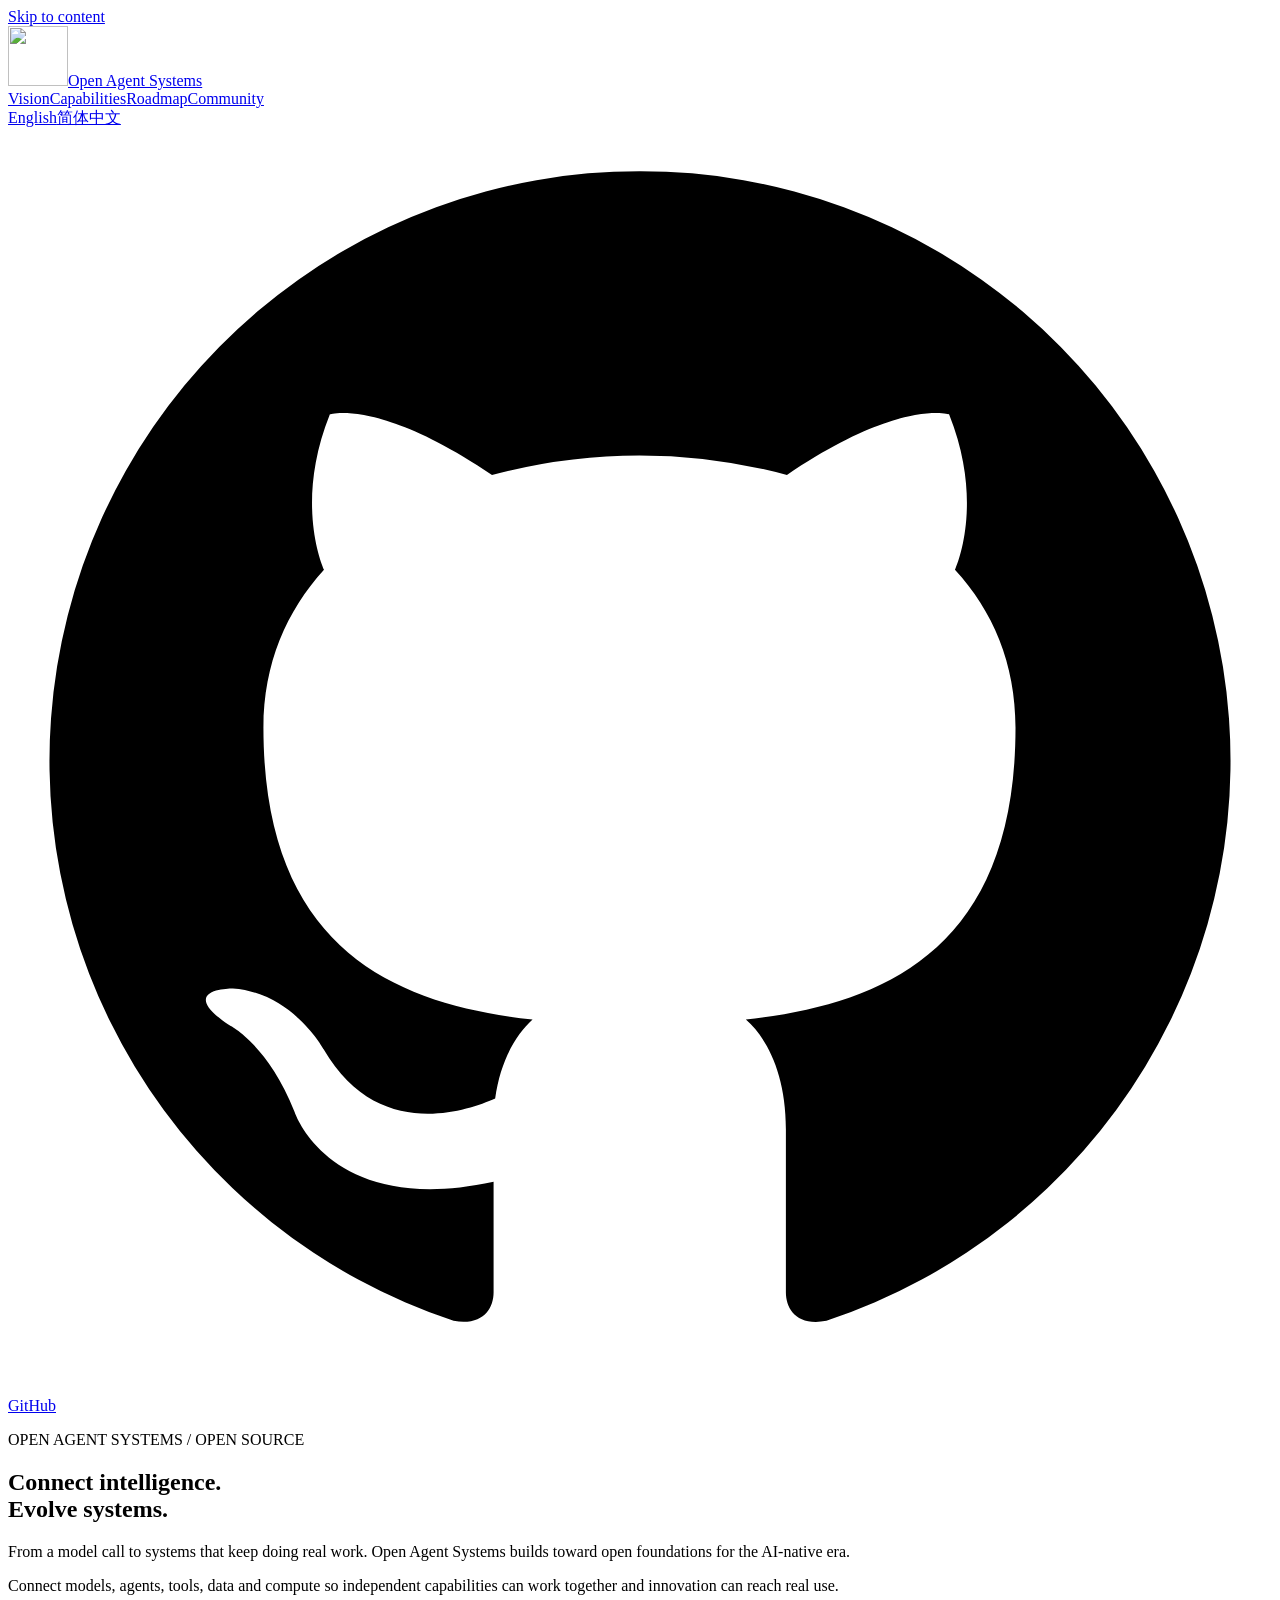
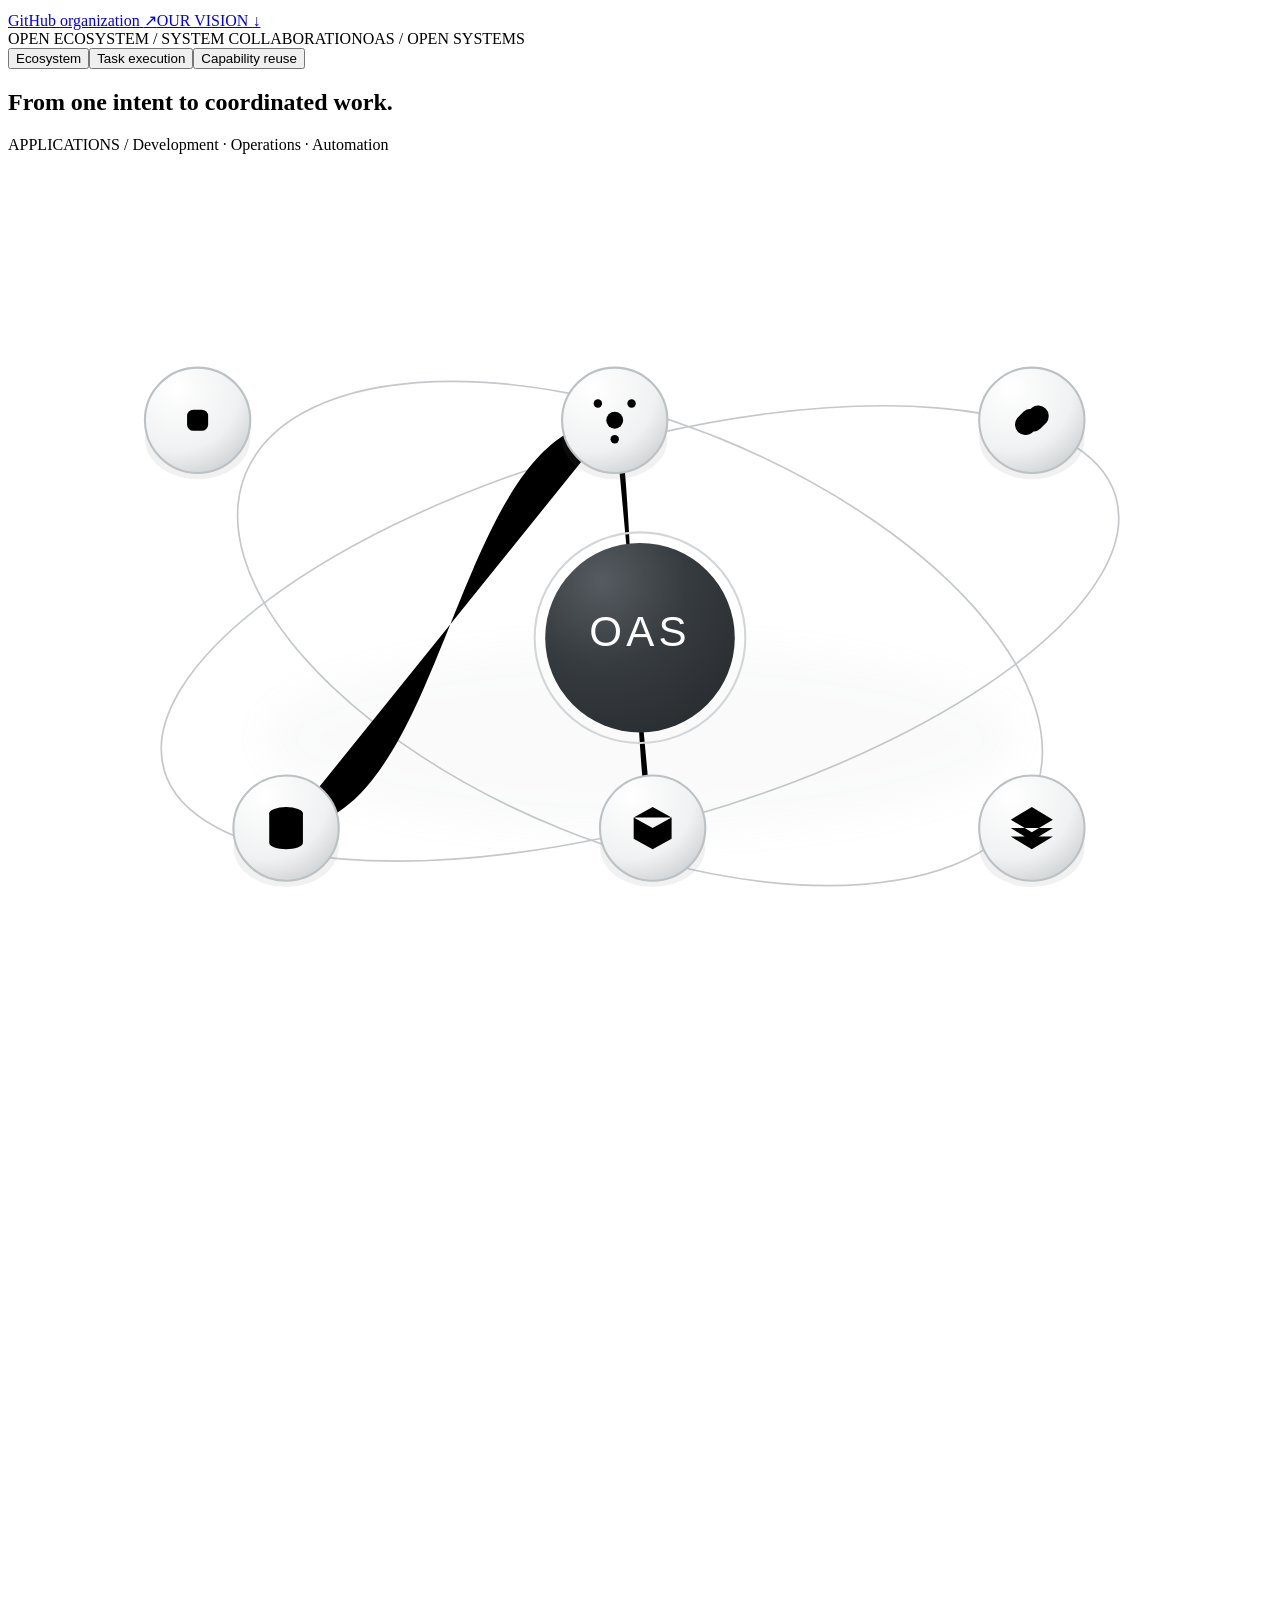
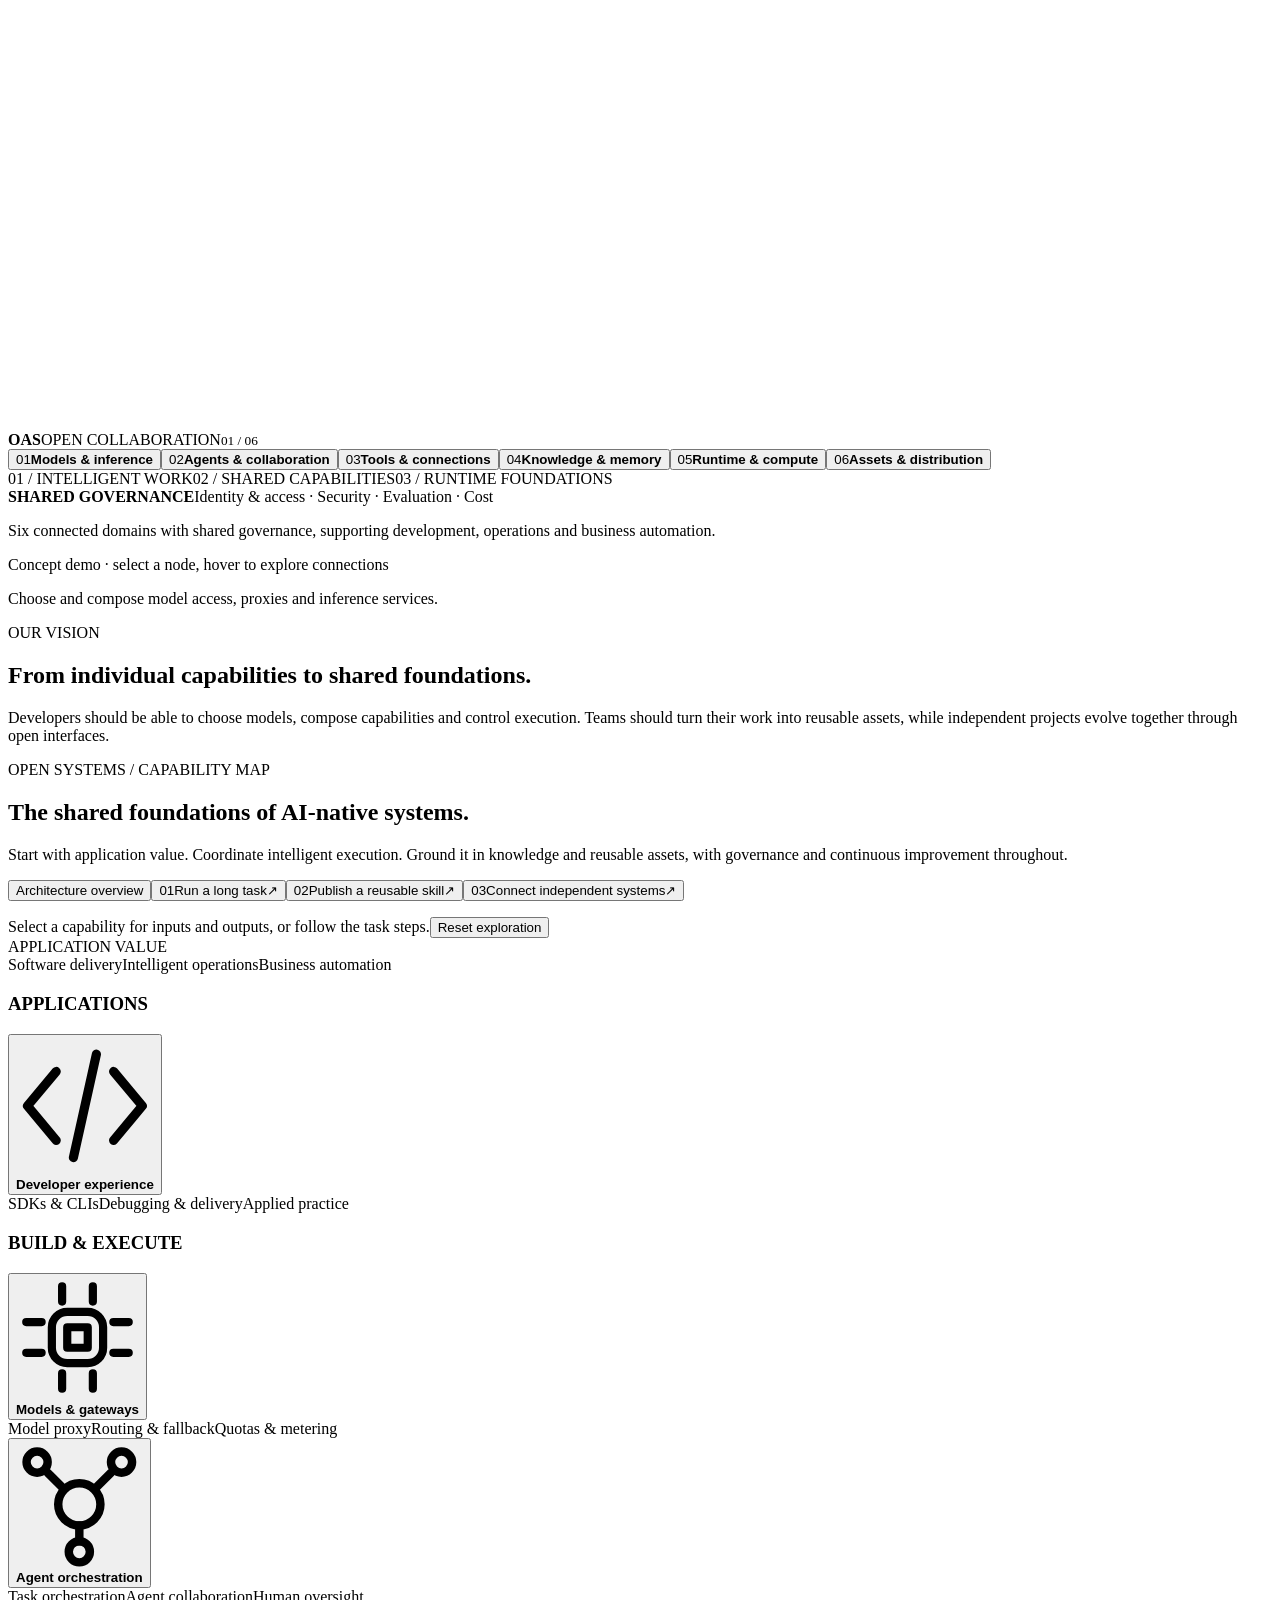
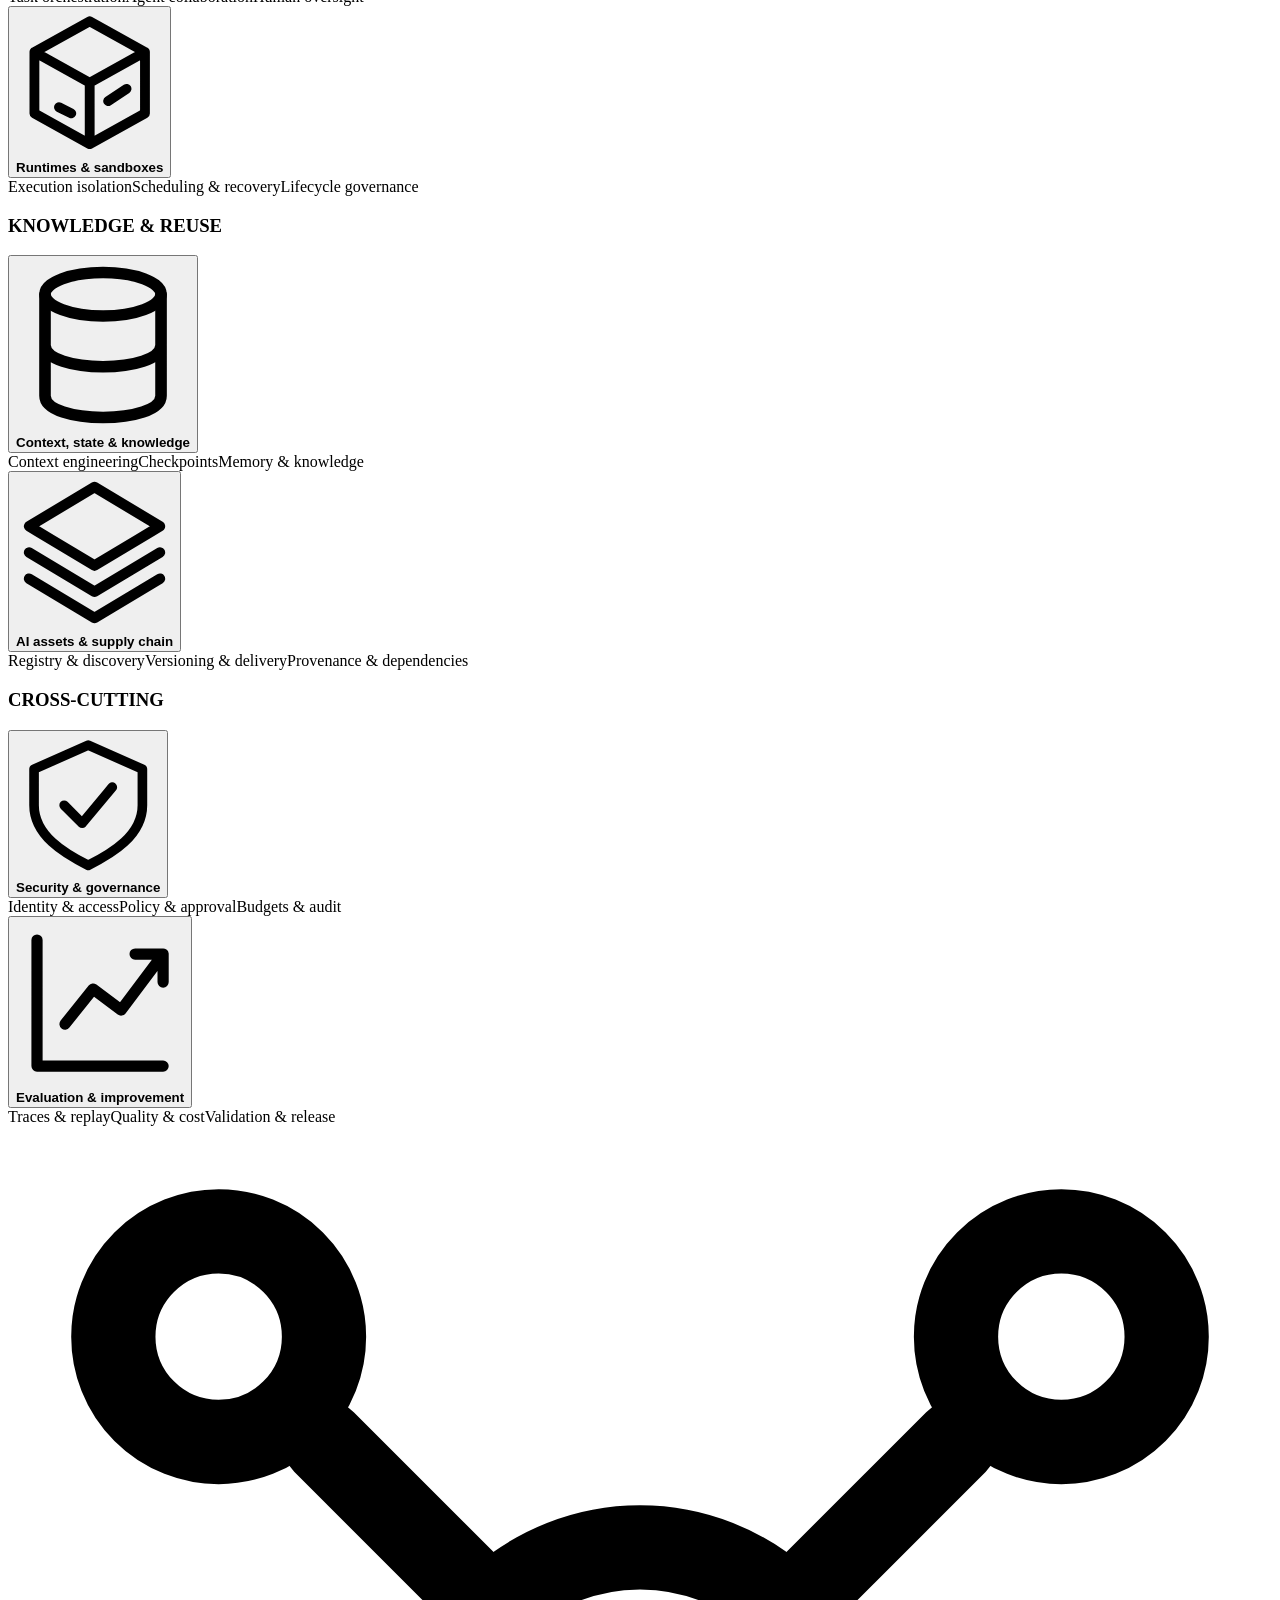
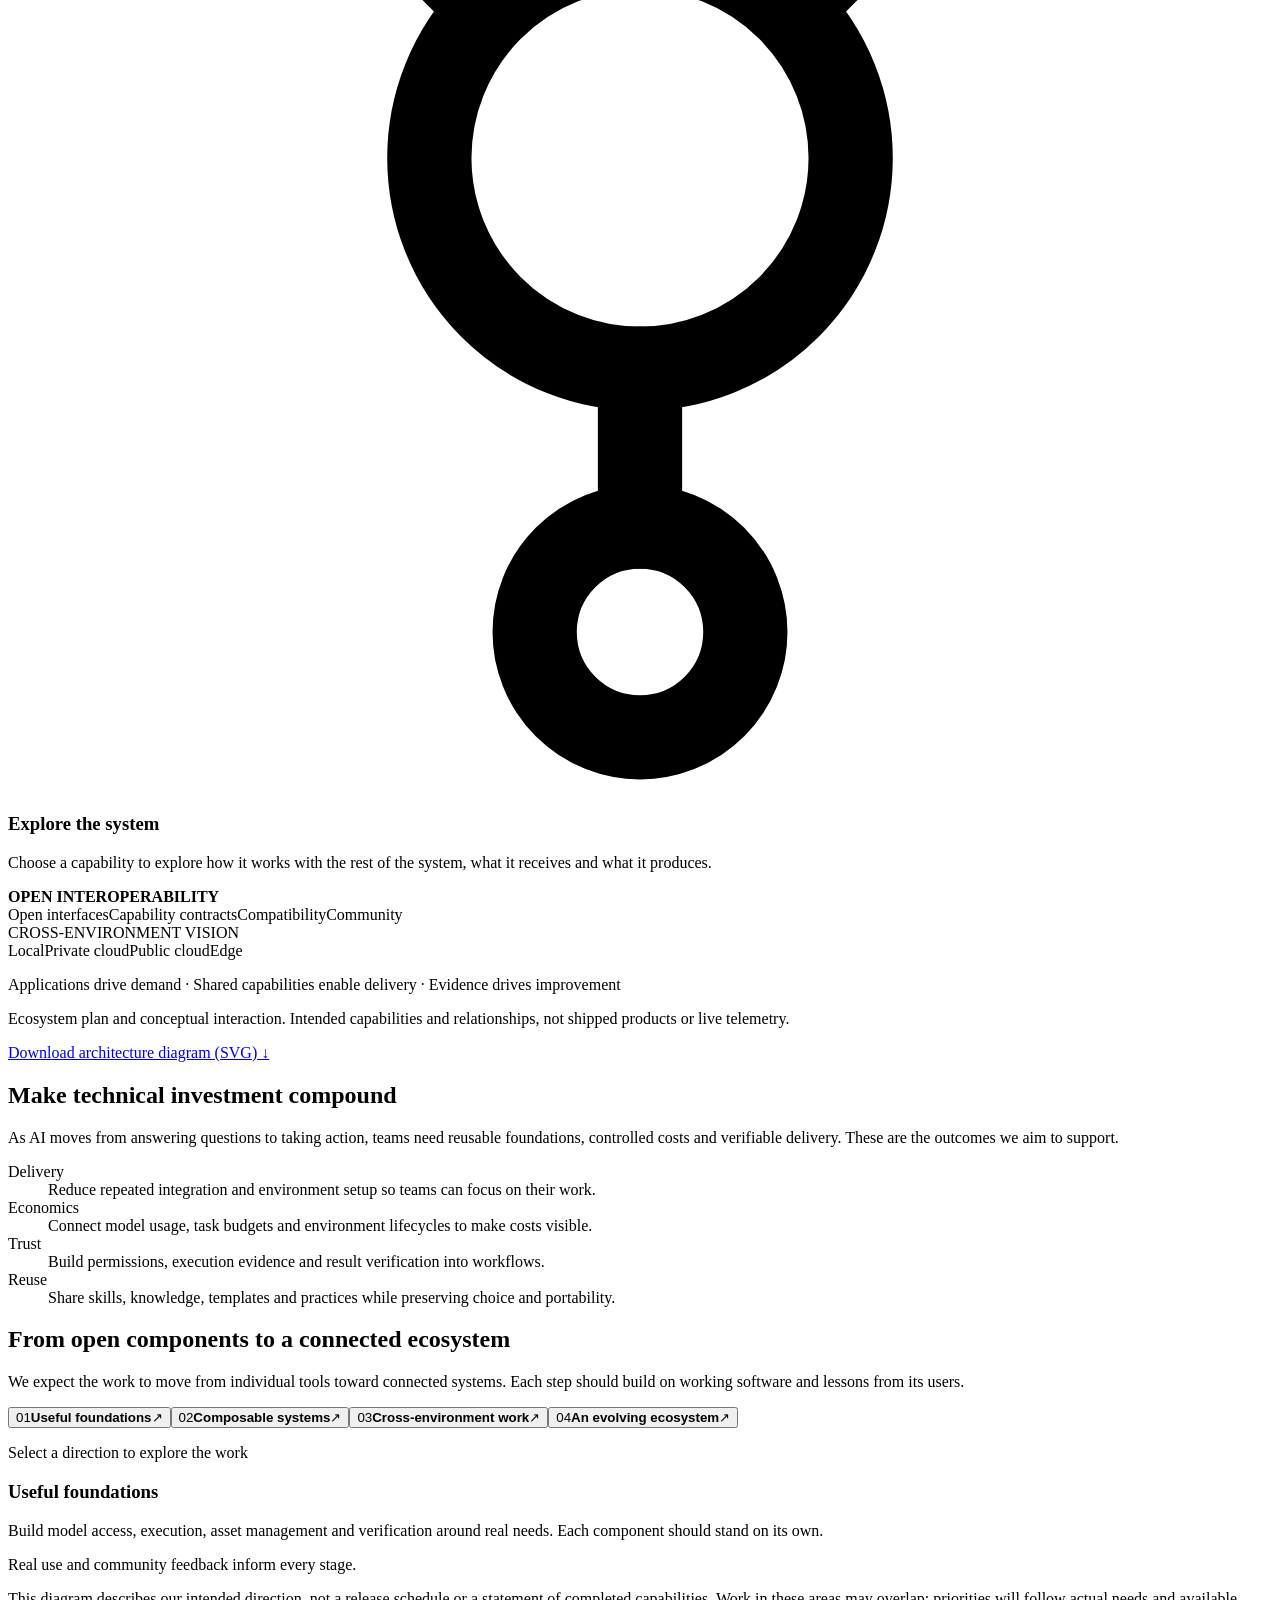
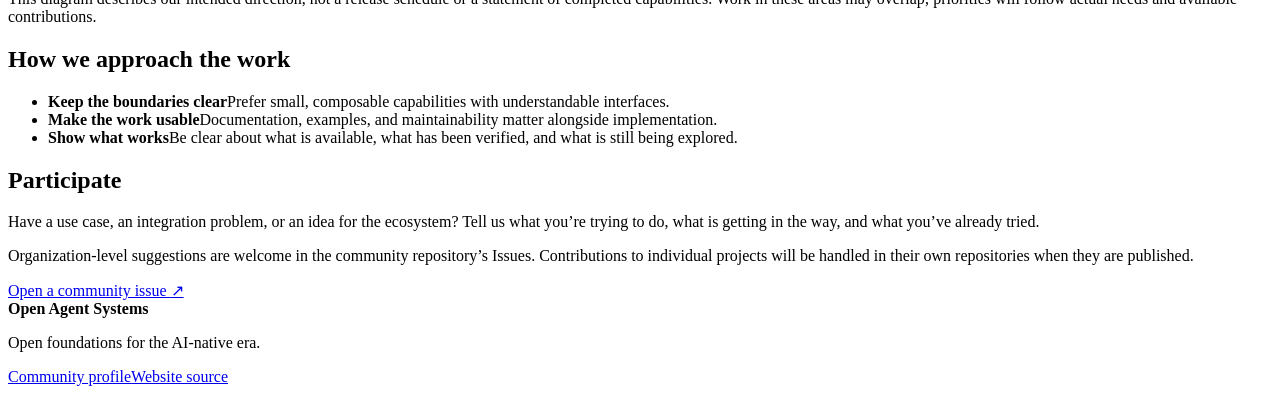
==== commit bc9b41a9: "style: simplify navigation and adopt neutral graphite palette" ====
--- a/docs/index.html
+++ b/docs/index.html
@@ -3,26 +3,26 @@
 <head>
 <meta charset="utf-8"><meta name="viewport" content="width=device-width, initial-scale=1">
 <title>Open Agent Systems — Open foundations for AI-native systems</title><meta name="description" content="Open foundations connecting models, agents, tools, data and compute for AI systems that can run, be governed and evolve.">
-<meta name="theme-color" content="#f4f1ea"><link rel="canonical" href="https://open-agent-systems.github.io/">
+<meta name="theme-color" content="#fafafa"><link rel="canonical" href="https://open-agent-systems.github.io/">
 <link rel="alternate" hreflang="en" href="https://open-agent-systems.github.io/">
 <link rel="alternate" hreflang="zh-CN" href="https://open-agent-systems.github.io/zh/"><link rel="alternate" hreflang="x-default" href="https://open-agent-systems.github.io/">
 <meta property="og:type" content="website"><meta property="og:site_name" content="Open Agent Systems">
 <meta property="og:title" content="Open Agent Systems — Open foundations for AI-native systems"><meta property="og:description" content="Open foundations connecting models, agents, tools, data and compute for AI systems that can run, be governed and evolve.">
 <meta property="og:url" content="https://open-agent-systems.github.io/"><meta property="og:image" content="https://open-agent-systems.github.io/assets/oas-banner.jpg">
 <meta name="twitter:card" content="summary_large_image">
-<script src="/assets/site.js?v=518061f98d6e" defer></script>
-<link rel="icon" href="/assets/oas-avatar.jpg" type="image/jpeg"><link rel="stylesheet" href="/assets/site.css?v=8b287298e3e0">
+<script src="/assets/site.js?v=7a76fb250166" defer></script>
+<link rel="icon" href="/assets/oas-avatar.jpg" type="image/jpeg"><link rel="stylesheet" href="/assets/site.css?v=cb1fb7403e69">
 </head>
 <body>
 <a class="skip" href="#main">Skip to content</a>
 <header class="site-header wrap">
 <a class="brand" href="/" aria-label="Open Agent Systems"><img src="/assets/oas-avatar.jpg" width="60" height="60" alt=""><span>Open Agent Systems</span></a>
-<nav class="header-nav" aria-label="Site"><a href="#vision"><svg class="nav-icon" viewBox="0 0 24 24" fill="none" stroke="currentColor" stroke-width="1.6" stroke-linecap="round" stroke-linejoin="round" aria-hidden="true"><circle cx="12" cy="12" r="9"/><path d="m16 8-2 6-6 2 2-6z"/></svg><span>Vision</span></a><a href="#architecture"><svg class="nav-icon" viewBox="0 0 24 24" fill="none" stroke="currentColor" stroke-width="1.6" stroke-linecap="round" stroke-linejoin="round" aria-hidden="true"><path d="m12 2 10 6-10 6L2 8zM2 12l10 6 10-6M2 16l10 6 10-6"/></svg><span>Architecture</span></a><a href="#direction"><svg class="nav-icon" viewBox="0 0 24 24" fill="none" stroke="currentColor" stroke-width="1.6" stroke-linecap="round" stroke-linejoin="round" aria-hidden="true"><path d="M5 20v-8a4 4 0 0 1 4-4h10m-4-4 4 4-4 4"/><circle cx="5" cy="20" r="2"/></svg><span>Direction</span></a><a href="#participate"><svg class="nav-icon" viewBox="0 0 24 24" fill="none" stroke="currentColor" stroke-width="1.6" stroke-linecap="round" stroke-linejoin="round" aria-hidden="true"><circle cx="9" cy="8" r="3"/><path d="M3 21v-3a6 6 0 0 1 12 0v3M16 5a3 3 0 0 1 0 6m2 4a5 5 0 0 1 3 5"/></svg><span>Participate</span></a></nav>
-<nav class="languages" aria-label="Language"><a href="/" lang="en" hreflang="en" aria-current="page">English</a><a href="/zh/" lang="zh-CN" hreflang="zh-CN">简体中文</a></nav>
+<button class="menu-toggle" type="button" aria-expanded="false" aria-controls="header-menu" hidden><span>Menu</span><span class="menu-mark" aria-hidden="true"></span></button>
+<div class="header-menu" id="header-menu"><nav class="header-nav" aria-label="Site"><a href="#vision">Vision</a><a href="#architecture">Capabilities</a><a href="#direction">Roadmap</a><a href="#participate">Community</a></nav><div class="header-actions"><nav class="languages" aria-label="Language"><a href="/" lang="en" hreflang="en" aria-current="page">English</a><a href="/zh/" lang="zh-CN" hreflang="zh-CN">简体中文</a></nav><a class="header-github" href="https://github.com/Open-Agent-Systems"><svg viewBox="0 0 24 24" aria-hidden="true"><path d="M12 .8a11.2 11.2 0 0 0-3.54 21.83c.56.1.76-.24.76-.54v-2.1c-3.12.68-3.78-1.33-3.78-1.33-.51-1.3-1.25-1.65-1.25-1.65-1.02-.7.08-.69.08-.69 1.13.08 1.72 1.15 1.72 1.15 1 1.72 2.62 1.22 3.26.94.1-.73.4-1.22.71-1.5-2.49-.28-5.11-1.24-5.11-5.54 0-1.22.44-2.22 1.15-3-.12-.28-.5-1.42.11-2.95 0 0 .94-.3 3.08 1.15a10.7 10.7 0 0 1 5.6 0c2.14-1.45 3.08-1.15 3.08-1.15.61 1.53.23 2.67.11 2.95.72.78 1.15 1.78 1.15 3 0 4.3-2.62 5.26-5.12 5.54.4.35.76 1.03.76 2.08v3.1c0 .3.2.65.77.54A11.2 11.2 0 0 0 12 .8Z"/></svg><span>GitHub</span></a></div></div>
 </header>
 <main id="main" class="wrap">
 <section class="intro">
-<div class="intro-heading"><p class="label">OPEN AGENT SYSTEMS / OPEN SOURCE</p><h1>Connect intelligence.<br>Evolve systems.</h1><div class="intro-text"><p>From a model call to systems that keep doing real work. Open Agent Systems builds toward open foundations for the AI-native era.</p><p>Connect models, agents, tools, data and compute so independent capabilities can work together and innovation can reach real use.</p><div class="links"><a href="https://github.com/Open-Agent-Systems">GitHub organization <span aria-hidden="true">↗</span></a><a href="#vision">OUR VISION <span aria-hidden="true">↓</span></a></div></div></div><div class="ecosystem eco-panel" data-eco="{&quot;nodes&quot;: [[&quot;Models &amp; inference&quot;, &quot;Choose and compose model access, proxies and inference services.&quot;], [&quot;Agents &amp; collaboration&quot;, &quot;Coordinate tasks, delegation and human oversight across capabilities.&quot;], [&quot;Tools &amp; connections&quot;, &quot;Connect external systems through tools, MCP and APIs to take action.&quot;], [&quot;Knowledge &amp; memory&quot;, &quot;Ground tasks in knowledge and context while preserving useful experience.&quot;], [&quot;Runtime &amp; compute&quot;, &quot;Provide governed sandboxes, workspaces and scheduling across cloud and local environments.&quot;], [&quot;Assets &amp; distribution&quot;, &quot;Version skills, prompts, workflows and templates for reuse across projects.&quot;]], &quot;modes&quot;: [[&quot;Ecosystem&quot;, &quot;OPEN COLLABORATION&quot;, &quot;Six connected domains with shared governance, supporting development, operations and business automation.&quot;, [0, 1, 2, 4, 3, 5]], [&quot;Task execution&quot;, &quot;INTENT TO OUTCOME&quot;, &quot;Models and knowledge inform planning. Agents use tools in controlled environments and produce verifiable outputs.&quot;, [0, 3, 1, 2, 4, 5]], [&quot;Capability reuse&quot;, &quot;OUTCOME TO REUSE&quot;, &quot;Outputs become validated, versioned assets, then feed knowledge, tools and agents in future work.&quot;, [4, 5, 3, 2, 1, 0]]], &quot;title&quot;: &quot;OPEN ECOSYSTEM / SYSTEM COLLABORATION&quot;, &quot;apps&quot;: &quot;APPLICATIONS / Development · Operations · Automation&quot;, &quot;governance&quot;: &quot;SHARED GOVERNANCE&quot;, &quot;guards&quot;: &quot;Identity &amp; access · Security · Evaluation · Cost&quot;, &quot;note&quot;: &quot;Concept demo · select a node, hover to explore connections&quot;, &quot;play&quot;: &quot;Play motion&quot;, &quot;pause&quot;: &quot;Pause motion&quot;, &quot;sceneTitles&quot;: [&quot;From one intent to coordinated work.&quot;, &quot;A clear path. A controlled execution.&quot;, &quot;Every outcome becomes a foundation.&quot;]}"><div class="ecosystem-heading"><span>OPEN ECOSYSTEM / SYSTEM COLLABORATION</span><span class="diagram-code">OAS / OPEN SYSTEMS</span></div><div class="eco-modes" aria-label="OPEN ECOSYSTEM / SYSTEM COLLABORATION"><button type="button" class="eco-mode" data-mode="0" aria-pressed="true" aria-controls="eco-stage eco-summary">Ecosystem</button><button type="button" class="eco-mode" data-mode="1" aria-pressed="false" aria-controls="eco-stage eco-summary">Task execution</button><button type="button" class="eco-mode" data-mode="2" aria-pressed="false" aria-controls="eco-stage eco-summary">Capability reuse</button></div><h2 class="scene-title">From one intent to coordinated work.</h2><p class="eco-apps">APPLICATIONS / Development · Operations · Automation</p><div id="eco-stage" class="eco-stage"><svg class="iso-hero" viewBox="0 0 600 440" preserveAspectRatio="none" aria-hidden="true"><defs><radialGradient id="pearl" cx="30%" cy="20%" r="85%"><stop stop-color="#ffffff"/><stop offset=".7" stop-color="#e5e0d5"/><stop offset="1" stop-color="#b7ad9c"/></radialGradient><radialGradient id="core" cx="30%" cy="20%" r="90%"><stop stop-color="#7c796e"/><stop offset=".5" stop-color="#49473f"/><stop offset="1" stop-color="#262620"/></radialGradient><filter id="soft"><feGaussianBlur stdDeviation="8"/></filter></defs><ellipse cx="300" cy="270" rx="180" ry="45" fill="#a39886" opacity=".12" filter="url(#soft)"/><g fill="none" stroke="#a69a86" stroke-width=".8" opacity=".65"><ellipse cx="300" cy="220" rx="235" ry="90" transform="rotate(-16 300 220)"/><ellipse cx="300" cy="220" rx="202" ry="100" transform="rotate(22 300 220)"/></g><path class="scene-edge" data-from="0" data-to="1" d="M90.0 118.80000000000001C189.0 118.80000000000001,189.0 118.80000000000001,288.0 118.80000000000001"/><path class="scene-edge" data-from="1" data-to="2" d="M288.0 118.80000000000001C387.0 118.80000000000001,387.0 118.80000000000001,486.0 118.80000000000001"/><path class="scene-edge" data-from="3" data-to="1" d="M132.0 312.4C210.0 312.4,210.0 118.80000000000001,288.0 118.80000000000001"/><path class="scene-edge" data-from="1" data-to="4" d="M288.0 118.80000000000001C297.0 118.80000000000001,297.0 312.4,306.0 312.4"/><path class="scene-edge" data-from="4" data-to="5" d="M306.0 312.4C396.0 312.4,396.0 312.4,486.0 312.4"/><circle cx="300" cy="222" r="45" fill="url(#core)"/><circle cx="300" cy="222" r="50" fill="none" stroke="#d3cabc"/><text x="300" y="226" text-anchor="middle" fill="#ffffff" font-family="Arial,sans-serif" font-size="20" letter-spacing="2">OAS</text><g class="scene-object" data-object="0"><ellipse cx="90.0" cy="127.80000000000001" rx="25" ry="19" fill="#8b806e" opacity=".2"/><circle cx="90.0" cy="118.80000000000001" r="25" fill="url(#pearl)" stroke="#c0b5a3"/><g class="scene-symbol" transform="translate(90.0 118.80000000000001)"><g class="scene-glyph" transform="translate(-12 -12)"><rect x="7" y="7" width="10" height="10" rx="3"/><path d="M9 2v3m6-3v3M9 19v3m6-3v3M2 9h3m-3 6h3m14-6h3m-3 6h3M10 10h4v4h-4z"/></g></g></g><g class="scene-object" data-object="1"><ellipse cx="288.0" cy="127.80000000000001" rx="25" ry="19" fill="#8b806e" opacity=".2"/><circle cx="288.0" cy="118.80000000000001" r="25" fill="url(#pearl)" stroke="#c0b5a3"/><g class="scene-symbol" transform="translate(288.0 118.80000000000001)"><g class="scene-glyph" transform="translate(-12 -12)"><circle cx="12" cy="12" r="4"/><circle cx="4" cy="4" r="2"/><circle cx="20" cy="4" r="2"/><circle cx="12" cy="21" r="2"/><path d="m6 6 3 3m9-3-3 3m-3 7v3"/></g></g></g><g class="scene-object" data-object="2"><ellipse cx="486.0" cy="127.80000000000001" rx="25" ry="19" fill="#8b806e" opacity=".2"/><circle cx="486.0" cy="118.80000000000001" r="25" fill="url(#pearl)" stroke="#c0b5a3"/><g class="scene-symbol" transform="translate(486.0 118.80000000000001)"><g class="scene-glyph" transform="translate(-12 -12)"><path d="m10 8 2-2a5 5 0 0 1 7 7l-3 3a5 5 0 0 1-7 0m5 0-2 2a5 5 0 0 1-7-7l3-3a5 5 0 0 1 7 0m-6 6 6-6"/></g></g></g><g class="scene-object" data-object="3"><ellipse cx="132.0" cy="321.4" rx="25" ry="19" fill="#8b806e" opacity=".2"/><circle cx="132.0" cy="312.4" r="25" fill="url(#pearl)" stroke="#c0b5a3"/><g class="scene-symbol" transform="translate(132.0 312.4)"><g class="scene-glyph" transform="translate(-12 -12)"><ellipse cx="12" cy="5" rx="8" ry="3"/><path d="M4 5v14c0 4 16 4 16 0V5M4 12c0 4 16 4 16 0"/></g></g></g><g class="scene-object" data-object="4"><ellipse cx="306.0" cy="321.4" rx="25" ry="19" fill="#8b806e" opacity=".2"/><circle cx="306.0" cy="312.4" r="25" fill="url(#pearl)" stroke="#c0b5a3"/><g class="scene-symbol" transform="translate(306.0 312.4)"><g class="scene-glyph" transform="translate(-12 -12)"><path d="m12 2 9 5v10l-9 5-9-5V7zM3 7l9 5 9-5m-9 5v10m-5-6 2 1m6-2 3-2"/></g></g></g><g class="scene-object" data-object="5"><ellipse cx="486.0" cy="321.4" rx="25" ry="19" fill="#8b806e" opacity=".2"/><circle cx="486.0" cy="312.4" r="25" fill="url(#pearl)" stroke="#c0b5a3"/><g class="scene-symbol" transform="translate(486.0 312.4)"><g class="scene-glyph" transform="translate(-12 -12)"><path d="m12 2 10 6-10 6L2 8zM2 12l10 6 10-6M2 16l10 6 10-6"/></g></g></g></svg><svg class="eco-wires" viewBox="0 0 600 440" preserveAspectRatio="none" aria-hidden="true"><g class="eco-links"></g></svg><div class="eco-core"><strong>OAS</strong><span>OPEN COLLABORATION</span><small class="eco-progress">01 / 06</small></div><button type="button" class="eco-node" data-eco-node="0" style="--nx:15%;--ny:32%" aria-pressed="true" aria-controls="eco-detail"><span class="eco-number">01</span><strong>Models &amp; inference</strong><span class="eco-dot" aria-hidden="true"></span></button><button type="button" class="eco-node" data-eco-node="1" style="--nx:48%;--ny:32%" aria-pressed="false" aria-controls="eco-detail"><span class="eco-number">02</span><strong>Agents &amp; collaboration</strong><span class="eco-dot" aria-hidden="true"></span></button><button type="button" class="eco-node" data-eco-node="2" style="--nx:81%;--ny:32%" aria-pressed="false" aria-controls="eco-detail"><span class="eco-number">03</span><strong>Tools &amp; connections</strong><span class="eco-dot" aria-hidden="true"></span></button><button type="button" class="eco-node" data-eco-node="3" style="--nx:22%;--ny:76%" aria-pressed="false" aria-controls="eco-detail"><span class="eco-number">04</span><strong>Knowledge &amp; memory</strong><span class="eco-dot" aria-hidden="true"></span></button><button type="button" class="eco-node" data-eco-node="4" style="--nx:51%;--ny:76%" aria-pressed="false" aria-controls="eco-detail"><span class="eco-number">05</span><strong>Runtime &amp; compute</strong><span class="eco-dot" aria-hidden="true"></span></button><button type="button" class="eco-node" data-eco-node="5" style="--nx:81%;--ny:76%" aria-pressed="false" aria-controls="eco-detail"><span class="eco-number">06</span><strong>Assets &amp; distribution</strong><span class="eco-dot" aria-hidden="true"></span></button></div><div class="iso-level-key"><span>01 / INTELLIGENT WORK</span><span>02 / SHARED CAPABILITIES</span><span>03 / RUNTIME FOUNDATIONS</span></div><div class="eco-governance"><strong>SHARED GOVERNANCE</strong><span>Identity &amp; access · Security · Evaluation · Cost</span></div><p id="eco-summary">Six connected domains with shared governance, supporting development, operations and business automation.</p><div class="eco-toolbar"><span>Concept demo · select a node, hover to explore connections</span><button class="eco-toggle" type="button" hidden>Play motion</button></div><p id="eco-detail">Choose and compose model access, proxies and inference services.</p><noscript><p>Models &amp; inference: Choose and compose model access, proxies and inference services.</p><p>Agents &amp; collaboration: Coordinate tasks, delegation and human oversight across capabilities.</p><p>Tools &amp; connections: Connect external systems through tools, MCP and APIs to take action.</p><p>Knowledge &amp; memory: Ground tasks in knowledge and context while preserving useful experience.</p><p>Runtime &amp; compute: Provide governed sandboxes, workspaces and scheduling across cloud and local environments.</p><p>Assets &amp; distribution: Version skills, prompts, workflows and templates for reuse across projects.</p></noscript></div>
+<div class="intro-heading"><p class="label">OPEN AGENT SYSTEMS / OPEN SOURCE</p><h1>Connect intelligence.<br>Evolve systems.</h1><div class="intro-text"><p>From a model call to systems that keep doing real work. Open Agent Systems builds toward open foundations for the AI-native era.</p><p>Connect models, agents, tools, data and compute so independent capabilities can work together and innovation can reach real use.</p><div class="links"><a href="https://github.com/Open-Agent-Systems">GitHub organization <span aria-hidden="true">↗</span></a><a href="#vision">OUR VISION <span aria-hidden="true">↓</span></a></div></div></div><div class="ecosystem eco-panel" data-eco="{&quot;nodes&quot;: [[&quot;Models &amp; inference&quot;, &quot;Choose and compose model access, proxies and inference services.&quot;], [&quot;Agents &amp; collaboration&quot;, &quot;Coordinate tasks, delegation and human oversight across capabilities.&quot;], [&quot;Tools &amp; connections&quot;, &quot;Connect external systems through tools, MCP and APIs to take action.&quot;], [&quot;Knowledge &amp; memory&quot;, &quot;Ground tasks in knowledge and context while preserving useful experience.&quot;], [&quot;Runtime &amp; compute&quot;, &quot;Provide governed sandboxes, workspaces and scheduling across cloud and local environments.&quot;], [&quot;Assets &amp; distribution&quot;, &quot;Version skills, prompts, workflows and templates for reuse across projects.&quot;]], &quot;modes&quot;: [[&quot;Ecosystem&quot;, &quot;OPEN COLLABORATION&quot;, &quot;Six connected domains with shared governance, supporting development, operations and business automation.&quot;, [0, 1, 2, 4, 3, 5]], [&quot;Task execution&quot;, &quot;INTENT TO OUTCOME&quot;, &quot;Models and knowledge inform planning. Agents use tools in controlled environments and produce verifiable outputs.&quot;, [0, 3, 1, 2, 4, 5]], [&quot;Capability reuse&quot;, &quot;OUTCOME TO REUSE&quot;, &quot;Outputs become validated, versioned assets, then feed knowledge, tools and agents in future work.&quot;, [4, 5, 3, 2, 1, 0]]], &quot;title&quot;: &quot;OPEN ECOSYSTEM / SYSTEM COLLABORATION&quot;, &quot;apps&quot;: &quot;APPLICATIONS / Development · Operations · Automation&quot;, &quot;governance&quot;: &quot;SHARED GOVERNANCE&quot;, &quot;guards&quot;: &quot;Identity &amp; access · Security · Evaluation · Cost&quot;, &quot;note&quot;: &quot;Concept demo · select a node, hover to explore connections&quot;, &quot;play&quot;: &quot;Play motion&quot;, &quot;pause&quot;: &quot;Pause motion&quot;, &quot;sceneTitles&quot;: [&quot;From one intent to coordinated work.&quot;, &quot;A clear path. A controlled execution.&quot;, &quot;Every outcome becomes a foundation.&quot;]}"><div class="ecosystem-heading"><span>OPEN ECOSYSTEM / SYSTEM COLLABORATION</span><span class="diagram-code">OAS / OPEN SYSTEMS</span></div><div class="eco-modes" aria-label="OPEN ECOSYSTEM / SYSTEM COLLABORATION"><button type="button" class="eco-mode" data-mode="0" aria-pressed="true" aria-controls="eco-stage eco-summary">Ecosystem</button><button type="button" class="eco-mode" data-mode="1" aria-pressed="false" aria-controls="eco-stage eco-summary">Task execution</button><button type="button" class="eco-mode" data-mode="2" aria-pressed="false" aria-controls="eco-stage eco-summary">Capability reuse</button></div><h2 class="scene-title">From one intent to coordinated work.</h2><p class="eco-apps">APPLICATIONS / Development · Operations · Automation</p><div id="eco-stage" class="eco-stage"><svg class="iso-hero" viewBox="0 0 600 440" preserveAspectRatio="none" aria-hidden="true"><defs><radialGradient id="pearl" cx="30%" cy="20%" r="85%"><stop stop-color="#ffffff"/><stop offset=".7" stop-color="#f0f1f2"/><stop offset="1" stop-color="#d3d6d8"/></radialGradient><radialGradient id="core" cx="30%" cy="20%" r="90%"><stop stop-color="#555b60"/><stop offset=".5" stop-color="#363b3f"/><stop offset="1" stop-color="#292d30"/></radialGradient><filter id="soft"><feGaussianBlur stdDeviation="8"/></filter></defs><ellipse cx="300" cy="270" rx="180" ry="45" fill="#a6abaf" opacity=".05" filter="url(#soft)"/><g fill="none" stroke="#a6abaf" stroke-width=".8" opacity=".65"><ellipse cx="300" cy="220" rx="235" ry="90" transform="rotate(-16 300 220)"/><ellipse cx="300" cy="220" rx="202" ry="100" transform="rotate(22 300 220)"/></g><path class="scene-edge" data-from="0" data-to="1" d="M90.0 118.80000000000001C189.0 118.80000000000001,189.0 118.80000000000001,288.0 118.80000000000001"/><path class="scene-edge" data-from="1" data-to="2" d="M288.0 118.80000000000001C387.0 118.80000000000001,387.0 118.80000000000001,486.0 118.80000000000001"/><path class="scene-edge" data-from="3" data-to="1" d="M132.0 312.4C210.0 312.4,210.0 118.80000000000001,288.0 118.80000000000001"/><path class="scene-edge" data-from="1" data-to="4" d="M288.0 118.80000000000001C297.0 118.80000000000001,297.0 312.4,306.0 312.4"/><path class="scene-edge" data-from="4" data-to="5" d="M306.0 312.4C396.0 312.4,396.0 312.4,486.0 312.4"/><circle cx="300" cy="222" r="45" fill="url(#core)"/><circle cx="300" cy="222" r="50" fill="none" stroke="#d3d6d8"/><text x="300" y="226" text-anchor="middle" fill="#ffffff" font-family="Arial,sans-serif" font-size="20" letter-spacing="2">OAS</text><g class="scene-object" data-object="0"><ellipse cx="90.0" cy="127.80000000000001" rx="25" ry="19" fill="#747b80" opacity=".1"/><circle cx="90.0" cy="118.80000000000001" r="25" fill="url(#pearl)" stroke="#bcc1c4"/><g class="scene-symbol" transform="translate(90.0 118.80000000000001)"><g class="scene-glyph" transform="translate(-12 -12)"><rect x="7" y="7" width="10" height="10" rx="3"/><path d="M9 2v3m6-3v3M9 19v3m6-3v3M2 9h3m-3 6h3m14-6h3m-3 6h3M10 10h4v4h-4z"/></g></g></g><g class="scene-object" data-object="1"><ellipse cx="288.0" cy="127.80000000000001" rx="25" ry="19" fill="#747b80" opacity=".1"/><circle cx="288.0" cy="118.80000000000001" r="25" fill="url(#pearl)" stroke="#bcc1c4"/><g class="scene-symbol" transform="translate(288.0 118.80000000000001)"><g class="scene-glyph" transform="translate(-12 -12)"><circle cx="12" cy="12" r="4"/><circle cx="4" cy="4" r="2"/><circle cx="20" cy="4" r="2"/><circle cx="12" cy="21" r="2"/><path d="m6 6 3 3m9-3-3 3m-3 7v3"/></g></g></g><g class="scene-object" data-object="2"><ellipse cx="486.0" cy="127.80000000000001" rx="25" ry="19" fill="#747b80" opacity=".1"/><circle cx="486.0" cy="118.80000000000001" r="25" fill="url(#pearl)" stroke="#bcc1c4"/><g class="scene-symbol" transform="translate(486.0 118.80000000000001)"><g class="scene-glyph" transform="translate(-12 -12)"><path d="m10 8 2-2a5 5 0 0 1 7 7l-3 3a5 5 0 0 1-7 0m5 0-2 2a5 5 0 0 1-7-7l3-3a5 5 0 0 1 7 0m-6 6 6-6"/></g></g></g><g class="scene-object" data-object="3"><ellipse cx="132.0" cy="321.4" rx="25" ry="19" fill="#747b80" opacity=".1"/><circle cx="132.0" cy="312.4" r="25" fill="url(#pearl)" stroke="#bcc1c4"/><g class="scene-symbol" transform="translate(132.0 312.4)"><g class="scene-glyph" transform="translate(-12 -12)"><ellipse cx="12" cy="5" rx="8" ry="3"/><path d="M4 5v14c0 4 16 4 16 0V5M4 12c0 4 16 4 16 0"/></g></g></g><g class="scene-object" data-object="4"><ellipse cx="306.0" cy="321.4" rx="25" ry="19" fill="#747b80" opacity=".1"/><circle cx="306.0" cy="312.4" r="25" fill="url(#pearl)" stroke="#bcc1c4"/><g class="scene-symbol" transform="translate(306.0 312.4)"><g class="scene-glyph" transform="translate(-12 -12)"><path d="m12 2 9 5v10l-9 5-9-5V7zM3 7l9 5 9-5m-9 5v10m-5-6 2 1m6-2 3-2"/></g></g></g><g class="scene-object" data-object="5"><ellipse cx="486.0" cy="321.4" rx="25" ry="19" fill="#747b80" opacity=".1"/><circle cx="486.0" cy="312.4" r="25" fill="url(#pearl)" stroke="#bcc1c4"/><g class="scene-symbol" transform="translate(486.0 312.4)"><g class="scene-glyph" transform="translate(-12 -12)"><path d="m12 2 10 6-10 6L2 8zM2 12l10 6 10-6M2 16l10 6 10-6"/></g></g></g></svg><svg class="eco-wires" viewBox="0 0 600 440" preserveAspectRatio="none" aria-hidden="true"><g class="eco-links"></g></svg><div class="eco-core"><strong>OAS</strong><span>OPEN COLLABORATION</span><small class="eco-progress">01 / 06</small></div><button type="button" class="eco-node" data-eco-node="0" style="--nx:15%;--ny:32%" aria-pressed="true" aria-controls="eco-detail"><span class="eco-number">01</span><strong>Models &amp; inference</strong><span class="eco-dot" aria-hidden="true"></span></button><button type="button" class="eco-node" data-eco-node="1" style="--nx:48%;--ny:32%" aria-pressed="false" aria-controls="eco-detail"><span class="eco-number">02</span><strong>Agents &amp; collaboration</strong><span class="eco-dot" aria-hidden="true"></span></button><button type="button" class="eco-node" data-eco-node="2" style="--nx:81%;--ny:32%" aria-pressed="false" aria-controls="eco-detail"><span class="eco-number">03</span><strong>Tools &amp; connections</strong><span class="eco-dot" aria-hidden="true"></span></button><button type="button" class="eco-node" data-eco-node="3" style="--nx:22%;--ny:76%" aria-pressed="false" aria-controls="eco-detail"><span class="eco-number">04</span><strong>Knowledge &amp; memory</strong><span class="eco-dot" aria-hidden="true"></span></button><button type="button" class="eco-node" data-eco-node="4" style="--nx:51%;--ny:76%" aria-pressed="false" aria-controls="eco-detail"><span class="eco-number">05</span><strong>Runtime &amp; compute</strong><span class="eco-dot" aria-hidden="true"></span></button><button type="button" class="eco-node" data-eco-node="5" style="--nx:81%;--ny:76%" aria-pressed="false" aria-controls="eco-detail"><span class="eco-number">06</span><strong>Assets &amp; distribution</strong><span class="eco-dot" aria-hidden="true"></span></button></div><div class="iso-level-key"><span>01 / INTELLIGENT WORK</span><span>02 / SHARED CAPABILITIES</span><span>03 / RUNTIME FOUNDATIONS</span></div><div class="eco-governance"><strong>SHARED GOVERNANCE</strong><span>Identity &amp; access · Security · Evaluation · Cost</span></div><p id="eco-summary">Six connected domains with shared governance, supporting development, operations and business automation.</p><div class="eco-toolbar"><span>Concept demo · select a node, hover to explore connections</span><button class="eco-toggle" type="button" hidden>Play motion</button></div><p id="eco-detail">Choose and compose model access, proxies and inference services.</p><noscript><p>Models &amp; inference: Choose and compose model access, proxies and inference services.</p><p>Agents &amp; collaboration: Coordinate tasks, delegation and human oversight across capabilities.</p><p>Tools &amp; connections: Connect external systems through tools, MCP and APIs to take action.</p><p>Knowledge &amp; memory: Ground tasks in knowledge and context while preserving useful experience.</p><p>Runtime &amp; compute: Provide governed sandboxes, workspaces and scheduling across cloud and local environments.</p><p>Assets &amp; distribution: Version skills, prompts, workflows and templates for reuse across projects.</p></noscript></div>
 </section>
 <section id="vision" class="vision"><p class="label">OUR VISION</p><h2>From individual capabilities to shared foundations.</h2><p>Developers should be able to choose models, compose capabilities and control execution. Teams should turn their work into reusable assets, while independent projects evolve together through open interfaces.</p></section>
 <section id="architecture" class="architecture"><div class="architecture-head"><div><p class="label">OPEN SYSTEMS / CAPABILITY MAP</p><h2>The shared foundations of AI-native systems.</h2></div><p>Start with application value. Coordinate intelligent execution. Ground it in knowledge and reusable assets, with governance and continuous improvement throughout.</p></div><div class="journey-bar"><div class="journey-choices"><button type="button" class="overview-choice" aria-pressed="true">Architecture overview</button><button type="button" class="journey-choice" aria-pressed="false" aria-controls="journey-description" data-domains="0,1,2,3,5,6" data-steps="[[0, &quot;Access models&quot;], [1, &quot;Plan work&quot;], [2, &quot;Execute&quot;], [3, &quot;Persist state&quot;], [6, &quot;Verify results&quot;]]" data-description="Access a model → orchestrate work → execute in isolation → persist state → verify results. Permissions and budgets constrain execution."><span>01</span>Run a long task<span aria-hidden="true">↗</span></button><button type="button" class="journey-choice" aria-pressed="false" aria-controls="journey-description" data-domains="4,5,6,7" data-steps="[[7, &quot;Develop&quot;], [6, &quot;Evaluate&quot;], [5, &quot;Review access&quot;], [4, &quot;Publish&quot;]]" data-description="Develop and debug → evaluate → review access → publish a version. Turn an implementation into a discoverable, traceable asset."><span>02</span>Publish a reusable skill<span aria-hidden="true">↗</span></button><button type="button" class="journey-choice" aria-pressed="false" aria-controls="journey-description" data-domains="0,1,3,4,5" data-steps="[[4, &quot;Discover&quot;], [5, &quot;Authorize&quot;], [1, &quot;Delegate&quot;], [3, &quot;Exchange state&quot;], [0, &quot;Call models&quot;]]" data-description="Discover capabilities → verify identity and access → delegate tasks → exchange state and results across explicit boundaries."><span>03</span>Connect independent systems<span aria-hidden="true">↗</span></button></div><p id="journey-description" aria-live="polite"></p></div><div class="journey-stepper" data-prev="Previous" data-next="Next" data-label="CURRENT STAGE" aria-label="EXPLORE A TASK PATH"></div><div class="explorer-toolbar"><span>Select a capability for inputs and outputs, or follow the task steps.</span><button type="button" class="explorer-reset">Reset exploration</button></div><div class="architecture-map"><div class="system-outcome"><span class="system-eyebrow">APPLICATION VALUE</span><div><span>Software delivery</span><span>Intelligent operations</span><span>Business automation</span></div></div><div class="iso-explorer"><div class="architecture-matrix"><div class="matrix-band"><h3>APPLICATIONS</h3><div class="matrix-items"><div class="architecture-layer" data-domain="7" data-related="1,4,6" style="--mx:15%;--my:12%"><button type="button" class="layer-select" aria-expanded="false" data-layer="7" aria-controls="insight-7"><svg class="capability-icon" viewBox="0 0 24 24" fill="none" stroke="currentColor" stroke-width="1.6" stroke-linecap="round" stroke-linejoin="round" aria-hidden="true"><path d="m7 6-5 6 5 6m10-12 5 6-5 6M14 3l-4 18"/></svg><strong>Developer experience</strong><span class="layer-plus" aria-hidden="true"></span></button><div class="matrix-tags"><span>SDKs &amp; CLIs</span><span>Debugging &amp; delivery</span><span>Applied practice</span></div><noscript><p>Bring shared capabilities into everyday development and validate them through real workflows.</p></noscript></div></div></div><div class="matrix-band"><h3>BUILD &amp; EXECUTE</h3><div class="matrix-items"><div class="architecture-layer" data-domain="0" data-related="1,5,6" style="--mx:16%;--my:43%"><button type="button" class="layer-select" aria-expanded="false" data-layer="0" aria-controls="insight-0"><svg class="capability-icon" viewBox="0 0 24 24" fill="none" stroke="currentColor" stroke-width="1.6" stroke-linecap="round" stroke-linejoin="round" aria-hidden="true"><rect x="7" y="7" width="10" height="10" rx="3"/><path d="M9 2v3m6-3v3M9 19v3m6-3v3M2 9h3m-3 6h3m14-6h3m-3 6h3M10 10h4v4h-4z"/></svg><strong>Models &amp; gateways</strong><span class="layer-plus" aria-hidden="true"></span></button><div class="matrix-tags"><span>Model proxy</span><span>Routing &amp; fallback</span><span>Quotas &amp; metering</span></div><noscript><p>Govern model access, traffic, credentials and costs while preserving choice of providers.</p></noscript></div><div class="architecture-layer" data-domain="1" data-related="0,2,3" style="--mx:48%;--my:43%"><button type="button" class="layer-select" aria-expanded="false" data-layer="1" aria-controls="insight-1"><svg class="capability-icon" viewBox="0 0 24 24" fill="none" stroke="currentColor" stroke-width="1.6" stroke-linecap="round" stroke-linejoin="round" aria-hidden="true"><circle cx="12" cy="12" r="4"/><circle cx="4" cy="4" r="2"/><circle cx="20" cy="4" r="2"/><circle cx="12" cy="21" r="2"/><path d="m6 6 3 3m9-3-3 3m-3 7v3"/></svg><strong>Agent orchestration</strong><span class="layer-plus" aria-hidden="true"></span></button><div class="matrix-tags"><span>Task orchestration</span><span>Agent collaboration</span><span>Human oversight</span></div><noscript><p>Coordinate planning, delegation and long-running work around explicit goals and acceptance criteria.</p></noscript></div><div class="architecture-layer" data-domain="2" data-related="1,3,5" style="--mx:78%;--my:43%"><button type="button" class="layer-select" aria-expanded="false" data-layer="2" aria-controls="insight-2"><svg class="capability-icon" viewBox="0 0 24 24" fill="none" stroke="currentColor" stroke-width="1.6" stroke-linecap="round" stroke-linejoin="round" aria-hidden="true"><path d="m12 2 9 5v10l-9 5-9-5V7zM3 7l9 5 9-5m-9 5v10m-5-6 2 1m6-2 3-2"/></svg><strong>Runtimes &amp; sandboxes</strong><span class="layer-plus" aria-hidden="true"></span></button><div class="matrix-tags"><span>Execution isolation</span><span>Scheduling &amp; recovery</span><span>Lifecycle governance</span></div><noscript><p>Provide controlled code, browser and desktop environments from provisioning to suspension, recovery and cleanup.</p></noscript></div></div></div><div class="matrix-band"><h3>KNOWLEDGE &amp; REUSE</h3><div class="matrix-items"><div class="architecture-layer" data-domain="3" data-related="1,2,4" style="--mx:32%;--my:77%"><button type="button" class="layer-select" aria-expanded="false" data-layer="3" aria-controls="insight-3"><svg class="capability-icon" viewBox="0 0 24 24" fill="none" stroke="currentColor" stroke-width="1.6" stroke-linecap="round" stroke-linejoin="round" aria-hidden="true"><ellipse cx="12" cy="5" rx="8" ry="3"/><path d="M4 5v14c0 4 16 4 16 0V5M4 12c0 4 16 4 16 0"/></svg><strong>Context, state &amp; knowledge</strong><span class="layer-plus" aria-hidden="true"></span></button><div class="matrix-tags"><span>Context engineering</span><span>Checkpoints</span><span>Memory &amp; knowledge</span></div><noscript><p>Separate what a model sees from durable task facts, with traceable knowledge and bounded access.</p></noscript></div><div class="architecture-layer" data-domain="4" data-related="7,5,6" style="--mx:60%;--my:77%"><button type="button" class="layer-select" aria-expanded="false" data-layer="4" aria-controls="insight-4"><svg class="capability-icon" viewBox="0 0 24 24" fill="none" stroke="currentColor" stroke-width="1.6" stroke-linecap="round" stroke-linejoin="round" aria-hidden="true"><path d="m12 2 10 6-10 6L2 8zM2 12l10 6 10-6M2 16l10 6 10-6"/></svg><strong>AI assets &amp; supply chain</strong><span class="layer-plus" aria-hidden="true"></span></button><div class="matrix-tags"><span>Registry &amp; discovery</span><span>Versioning &amp; delivery</span><span>Provenance &amp; dependencies</span></div><noscript><p>Make prompts, skills, tools, agents and environment templates verifiable, reusable and traceable.</p></noscript></div></div></div><div class="matrix-band"><h3>CROSS-CUTTING</h3><div class="matrix-items"><div class="architecture-layer" data-domain="5" data-related="0,2,4" style="--mx:52%;--my:12%"><button type="button" class="layer-select" aria-expanded="false" data-layer="5" aria-controls="insight-5"><svg class="capability-icon" viewBox="0 0 24 24" fill="none" stroke="currentColor" stroke-width="1.6" stroke-linecap="round" stroke-linejoin="round" aria-hidden="true"><path d="M12 2 3 6v6c0 5 5 8 9 10 4-2 9-5 9-10V6zM8 12l3 3 5-6"/></svg><strong>Security &amp; governance</strong><span class="layer-plus" aria-hidden="true"></span></button><div class="matrix-tags"><span>Identity &amp; access</span><span>Policy &amp; approval</span><span>Budgets &amp; audit</span></div><noscript><p>Carry identity, permissions and budgets through calls and execution with explicit accountability.</p></noscript></div><div class="architecture-layer" data-domain="6" data-related="1,4,7" style="--mx:87%;--my:77%"><button type="button" class="layer-select" aria-expanded="false" data-layer="6" aria-controls="insight-6"><svg class="capability-icon" viewBox="0 0 24 24" fill="none" stroke="currentColor" stroke-width="1.6" stroke-linecap="round" stroke-linejoin="round" aria-hidden="true"><path d="M3 3v18h18M7 15l4-5 4 3 6-8M17 5h4v4"/></svg><strong>Evaluation &amp; improvement</strong><span class="layer-plus" aria-hidden="true"></span></button><div class="matrix-tags"><span>Traces &amp; replay</span><span>Quality &amp; cost</span><span>Validation &amp; release</span></div><noscript><p>Turn task evidence into diagnosis, evaluated changes and controlled releases.</p></noscript></div></div></div></div><aside class="capability-inspector" aria-label="Explore the system"><div class="inspector-welcome"><svg class="inspector-icon" viewBox="0 0 24 24" fill="none" stroke="currentColor" stroke-width="1.6" stroke-linecap="round" stroke-linejoin="round" aria-hidden="true"><circle cx="12" cy="12" r="4"/><circle cx="4" cy="4" r="2"/><circle cx="20" cy="4" r="2"/><circle cx="12" cy="21" r="2"/><path d="m6 6 3 3m9-3-3 3m-3 7v3"/></svg><h3>Explore the system</h3><p>Choose a capability to explore how it works with the rest of the system, what it receives and what it produces.</p></div><div class="node-insight" id="insight-7" hidden><p class="insight-code">CAPABILITY / 08</p><h3>Developer experience</h3><p>Bring shared capabilities into everyday development and validate them through real workflows.</p><dl><dt>INPUT</dt><dd>Use cases, shared capabilities and development configuration</dd><dt>OUTPUT</dt><dd>Debuggable applications, integrations and deliverables</dd></dl><p class="insight-label">EXPLORE CONNECTIONS</p><div class="related-capabilities"><button type="button" class="related-capability" data-target="1">Agent orchestration <span aria-hidden="true">›</span></button><button type="button" class="related-capability" data-target="4">AI assets &amp; supply chain <span aria-hidden="true">›</span></button><button type="button" class="related-capability" data-target="6">Evaluation &amp; improvement <span aria-hidden="true">›</span></button></div><button type="button" class="insight-close" data-close="7">Close details ↑</button></div><div class="node-insight" id="insight-0" hidden><p class="insight-code">CAPABILITY / 01</p><h3>Models &amp; gateways</h3><p>Govern model access, traffic, credentials and costs while preserving choice of providers.</p><dl><dt>INPUT</dt><dd>Task type, model requirements and budget</dd><dt>OUTPUT</dt><dd>Traceable model responses and usage</dd></dl><p class="insight-label">EXPLORE CONNECTIONS</p><div class="related-capabilities"><button type="button" class="related-capability" data-target="1">Agent orchestration <span aria-hidden="true">›</span></button><button type="button" class="related-capability" data-target="5">Security &amp; governance <span aria-hidden="true">›</span></button><button type="button" class="related-capability" data-target="6">Evaluation &amp; improvement <span aria-hidden="true">›</span></button></div><button type="button" class="insight-close" data-close="0">Close details ↑</button></div><div class="node-insight" id="insight-1" hidden><p class="insight-code">CAPABILITY / 02</p><h3>Agent orchestration</h3><p>Coordinate planning, delegation and long-running work around explicit goals and acceptance criteria.</p><dl><dt>INPUT</dt><dd>Goals, acceptance criteria and available capabilities</dd><dt>OUTPUT</dt><dd>Plans, delegation results and execution state</dd></dl><p class="insight-label">EXPLORE CONNECTIONS</p><div class="related-capabilities"><button type="button" class="related-capability" data-target="0">Models &amp; gateways <span aria-hidden="true">›</span></button><button type="button" class="related-capability" data-target="2">Runtimes &amp; sandboxes <span aria-hidden="true">›</span></button><button type="button" class="related-capability" data-target="3">Context, state &amp; knowledge <span aria-hidden="true">›</span></button></div><button type="button" class="insight-close" data-close="1">Close details ↑</button></div><div class="node-insight" id="insight-2" hidden><p class="insight-code">CAPABILITY / 03</p><h3>Runtimes &amp; sandboxes</h3><p>Provide controlled code, browser and desktop environments from provisioning to suspension, recovery and cleanup.</p><dl><dt>INPUT</dt><dd>Execution requests, environment templates and access scope</dd><dt>OUTPUT</dt><dd>Results, workspace artifacts and recovery points</dd></dl><p class="insight-label">EXPLORE CONNECTIONS</p><div class="related-capabilities"><button type="button" class="related-capability" data-target="1">Agent orchestration <span aria-hidden="true">›</span></button><button type="button" class="related-capability" data-target="3">Context, state &amp; knowledge <span aria-hidden="true">›</span></button><button type="button" class="related-capability" data-target="5">Security &amp; governance <span aria-hidden="true">›</span></button></div><button type="button" class="insight-close" data-close="2">Close details ↑</button></div><div class="node-insight" id="insight-3" hidden><p class="insight-code">CAPABILITY / 04</p><h3>Context, state &amp; knowledge</h3><p>Separate what a model sees from durable task facts, with traceable knowledge and bounded access.</p><dl><dt>INPUT</dt><dd>Task events, knowledge sources and access policies</dd><dt>OUTPUT</dt><dd>Recoverable task facts and grounded context</dd></dl><p class="insight-label">EXPLORE CONNECTIONS</p><div class="related-capabilities"><button type="button" class="related-capability" data-target="1">Agent orchestration <span aria-hidden="true">›</span></button><button type="button" class="related-capability" data-target="2">Runtimes &amp; sandboxes <span aria-hidden="true">›</span></button><button type="button" class="related-capability" data-target="4">AI assets &amp; supply chain <span aria-hidden="true">›</span></button></div><button type="button" class="insight-close" data-close="3">Close details ↑</button></div><div class="node-insight" id="insight-4" hidden><p class="insight-code">CAPABILITY / 05</p><h3>AI assets &amp; supply chain</h3><p>Make prompts, skills, tools, agents and environment templates verifiable, reusable and traceable.</p><dl><dt>INPUT</dt><dd>Skills, tools, templates and validation evidence</dd><dt>OUTPUT</dt><dd>Discoverable, versioned capabilities and dependencies</dd></dl><p class="insight-label">EXPLORE CONNECTIONS</p><div class="related-capabilities"><button type="button" class="related-capability" data-target="7">Developer experience <span aria-hidden="true">›</span></button><button type="button" class="related-capability" data-target="5">Security &amp; governance <span aria-hidden="true">›</span></button><button type="button" class="related-capability" data-target="6">Evaluation &amp; improvement <span aria-hidden="true">›</span></button></div><button type="button" class="insight-close" data-close="4">Close details ↑</button></div><div class="node-insight" id="insight-5" hidden><p class="insight-code">CAPABILITY / 06</p><h3>Security &amp; governance</h3><p>Carry identity, permissions and budgets through calls and execution with explicit accountability.</p><dl><dt>INPUT</dt><dd>Caller identity, action risk and resource budgets</dd><dt>OUTPUT</dt><dd>Admission decisions, authorization boundaries and audit evidence</dd></dl><p class="insight-label">EXPLORE CONNECTIONS</p><div class="related-capabilities"><button type="button" class="related-capability" data-target="0">Models &amp; gateways <span aria-hidden="true">›</span></button><button type="button" class="related-capability" data-target="2">Runtimes &amp; sandboxes <span aria-hidden="true">›</span></button><button type="button" class="related-capability" data-target="4">AI assets &amp; supply chain <span aria-hidden="true">›</span></button></div><button type="button" class="insight-close" data-close="5">Close details ↑</button></div><div class="node-insight" id="insight-6" hidden><p class="insight-code">CAPABILITY / 07</p><h3>Evaluation &amp; improvement</h3><p>Turn task evidence into diagnosis, evaluated changes and controlled releases.</p><dl><dt>INPUT</dt><dd>Traces, outcomes, cost and feedback</dd><dt>OUTPUT</dt><dd>Evaluation findings and validated candidate improvements</dd></dl><p class="insight-label">EXPLORE CONNECTIONS</p><div class="related-capabilities"><button type="button" class="related-capability" data-target="1">Agent orchestration <span aria-hidden="true">›</span></button><button type="button" class="related-capability" data-target="4">AI assets &amp; supply chain <span aria-hidden="true">›</span></button><button type="button" class="related-capability" data-target="7">Developer experience <span aria-hidden="true">›</span></button></div><button type="button" class="insight-close" data-close="6">Close details ↑</button></div></aside></div><div class="system-base"><strong>OPEN INTEROPERABILITY</strong><div><span>Open interfaces</span><span>Capability contracts</span><span>Compatibility</span><span>Community</span></div></div><div class="system-environments"><span>CROSS-ENVIRONMENT VISION</span><div><span>Local</span><span>Private cloud</span><span>Public cloud</span><span>Edge</span></div></div></div><p class="system-principle">Applications drive demand · Shared capabilities enable delivery · Evidence drives improvement</p><div class="architecture-caption"><p>Ecosystem plan and conceptual interaction. Intended capabilities and relationships, not shipped products or live telemetry.</p><a href="/assets/architecture.en.svg" download>Download architecture diagram (SVG) ↓</a></div><noscript><p>Run a long task: Access a model → orchestrate work → execute in isolation → persist state → verify results. Permissions and budgets constrain execution.</p><p>Publish a reusable skill: Develop and debug → evaluate → review access → publish a version. Turn an implementation into a discoverable, traceable asset.</p><p>Connect independent systems: Discover capabilities → verify identity and access → delegate tasks → exchange state and results across explicit boundaries.</p></noscript></section>
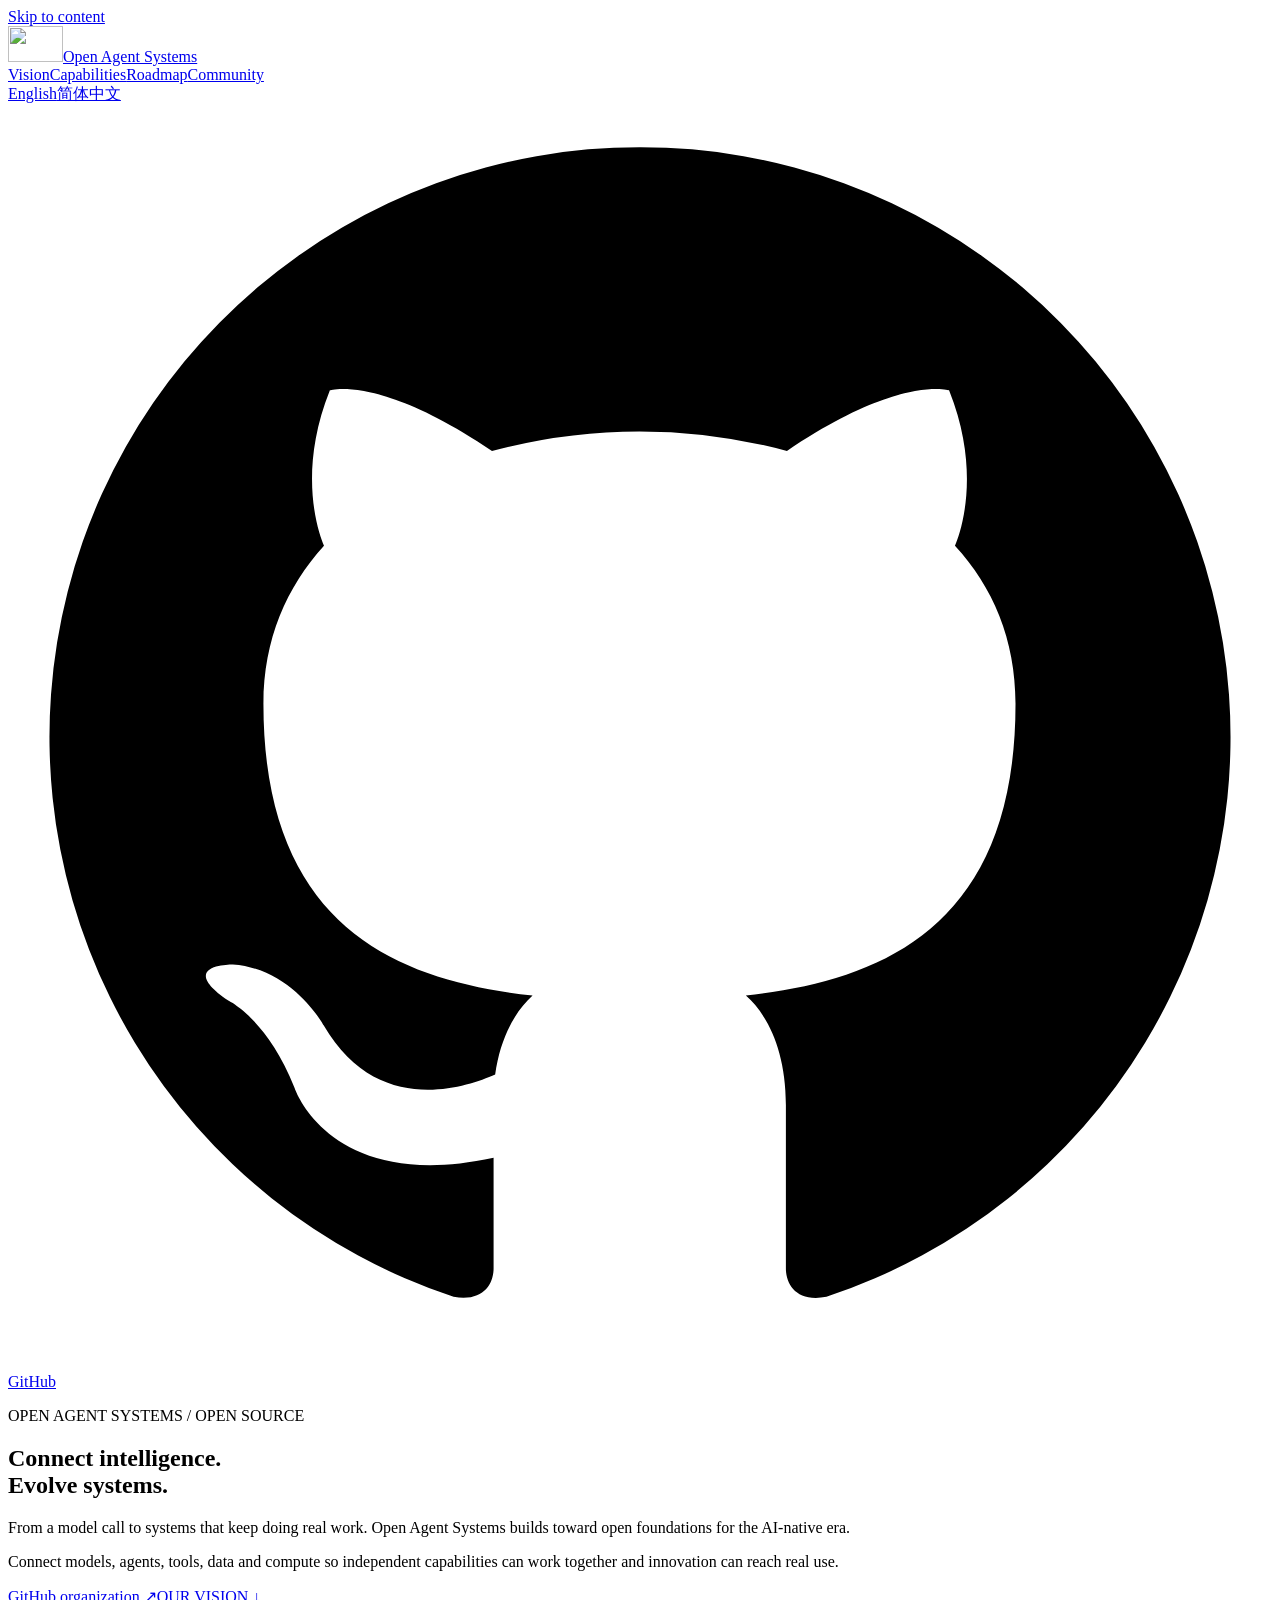
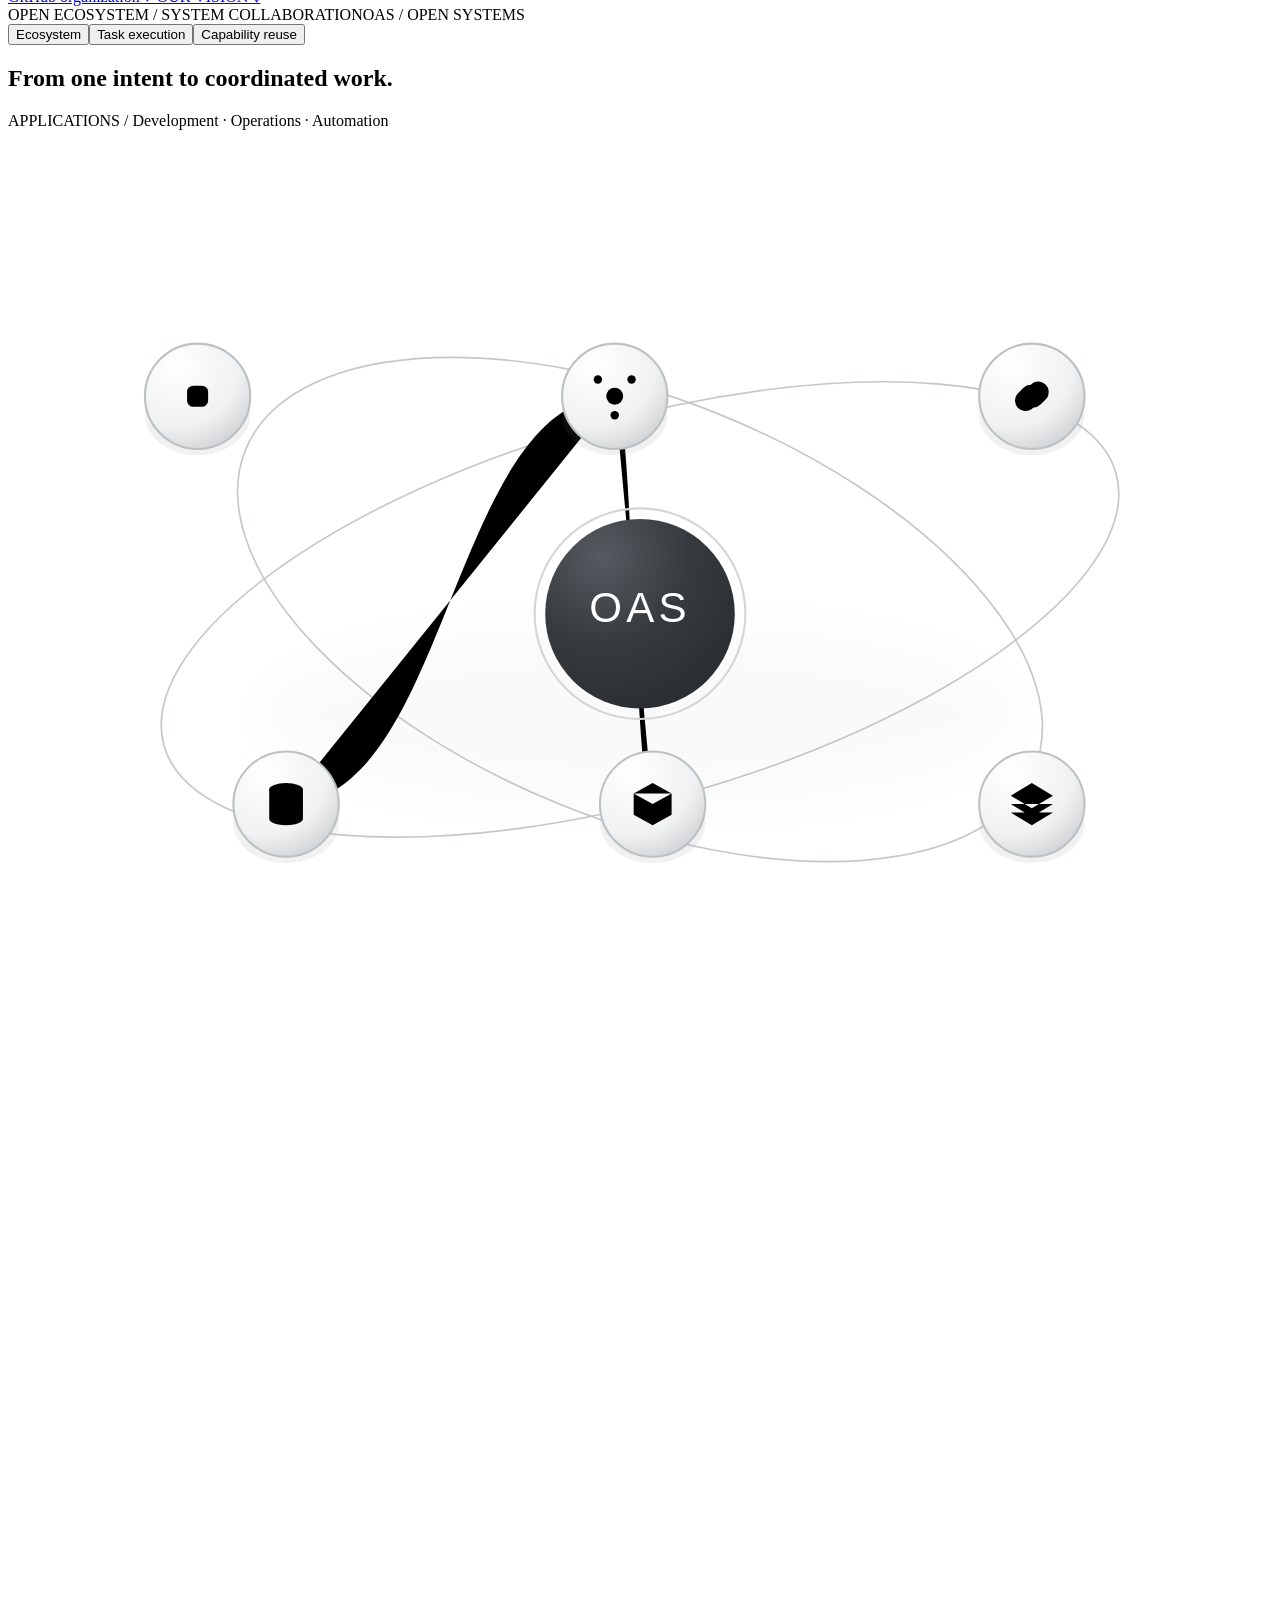
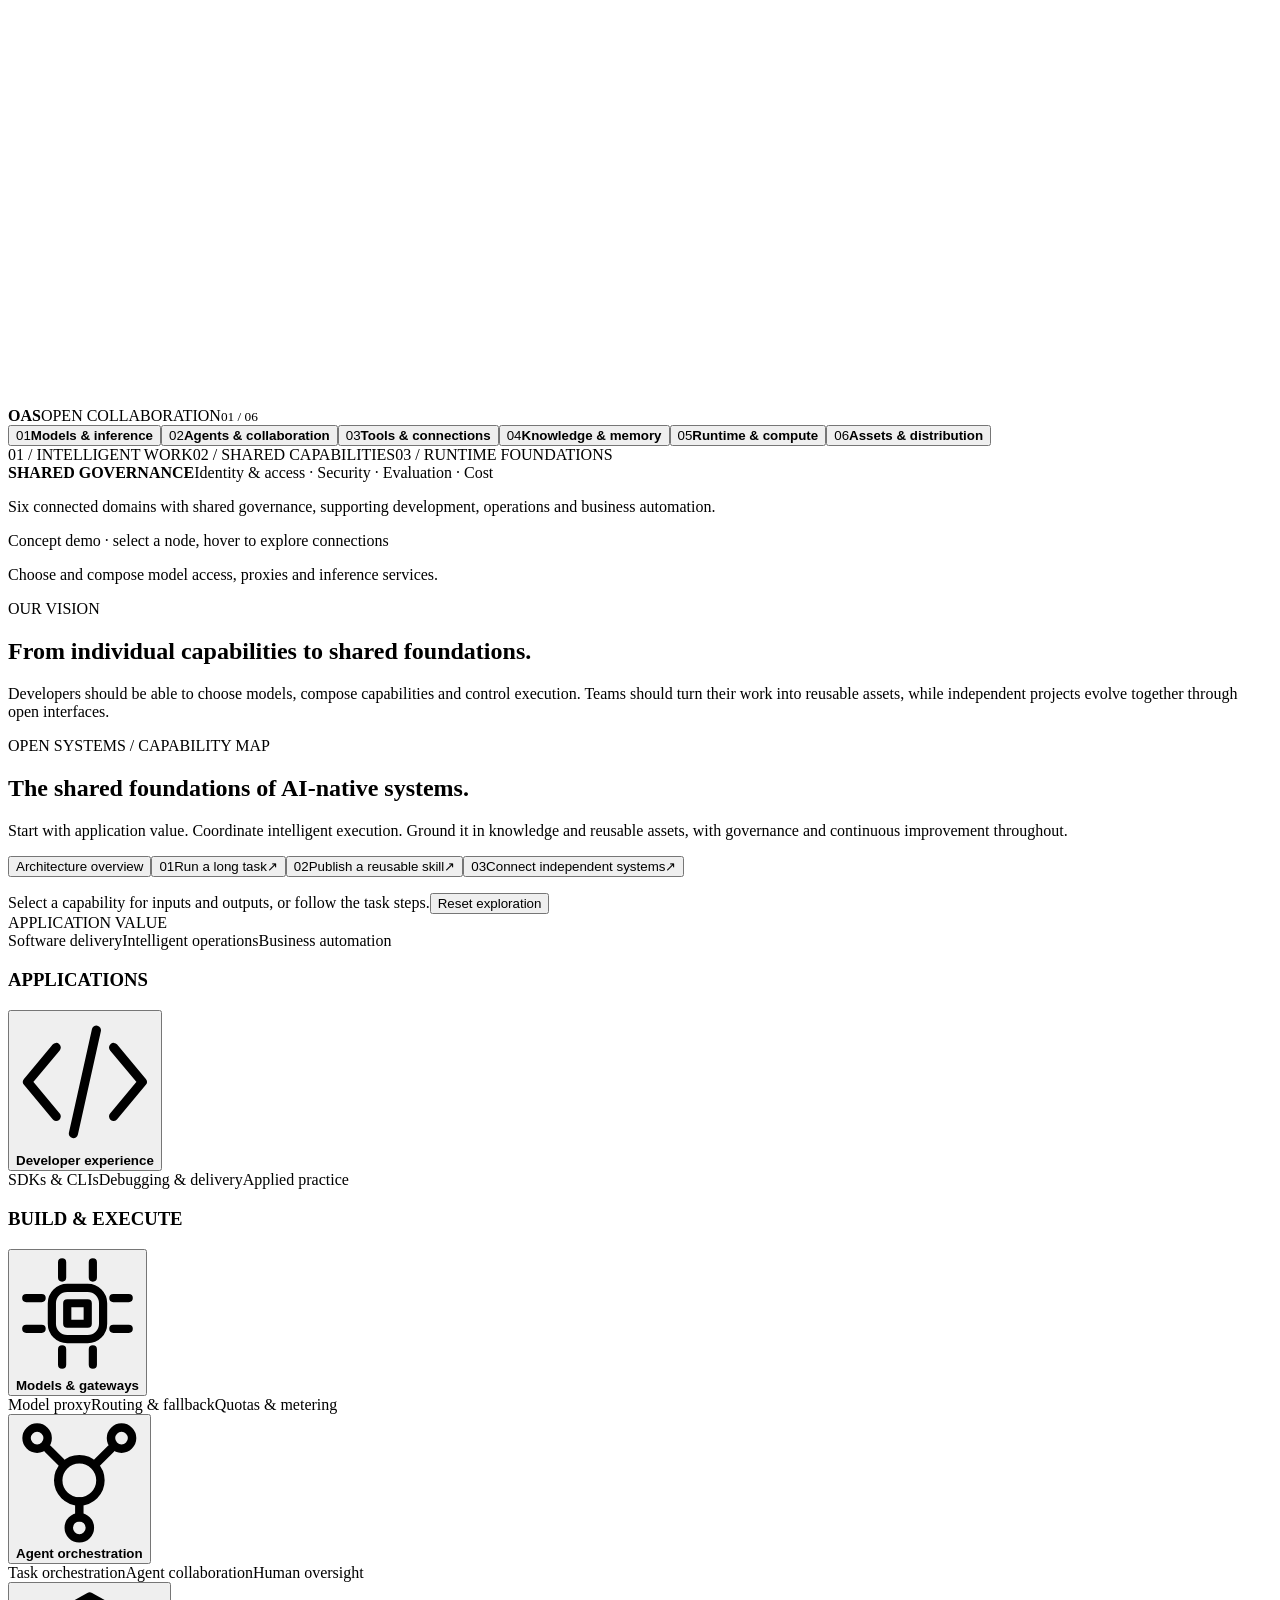
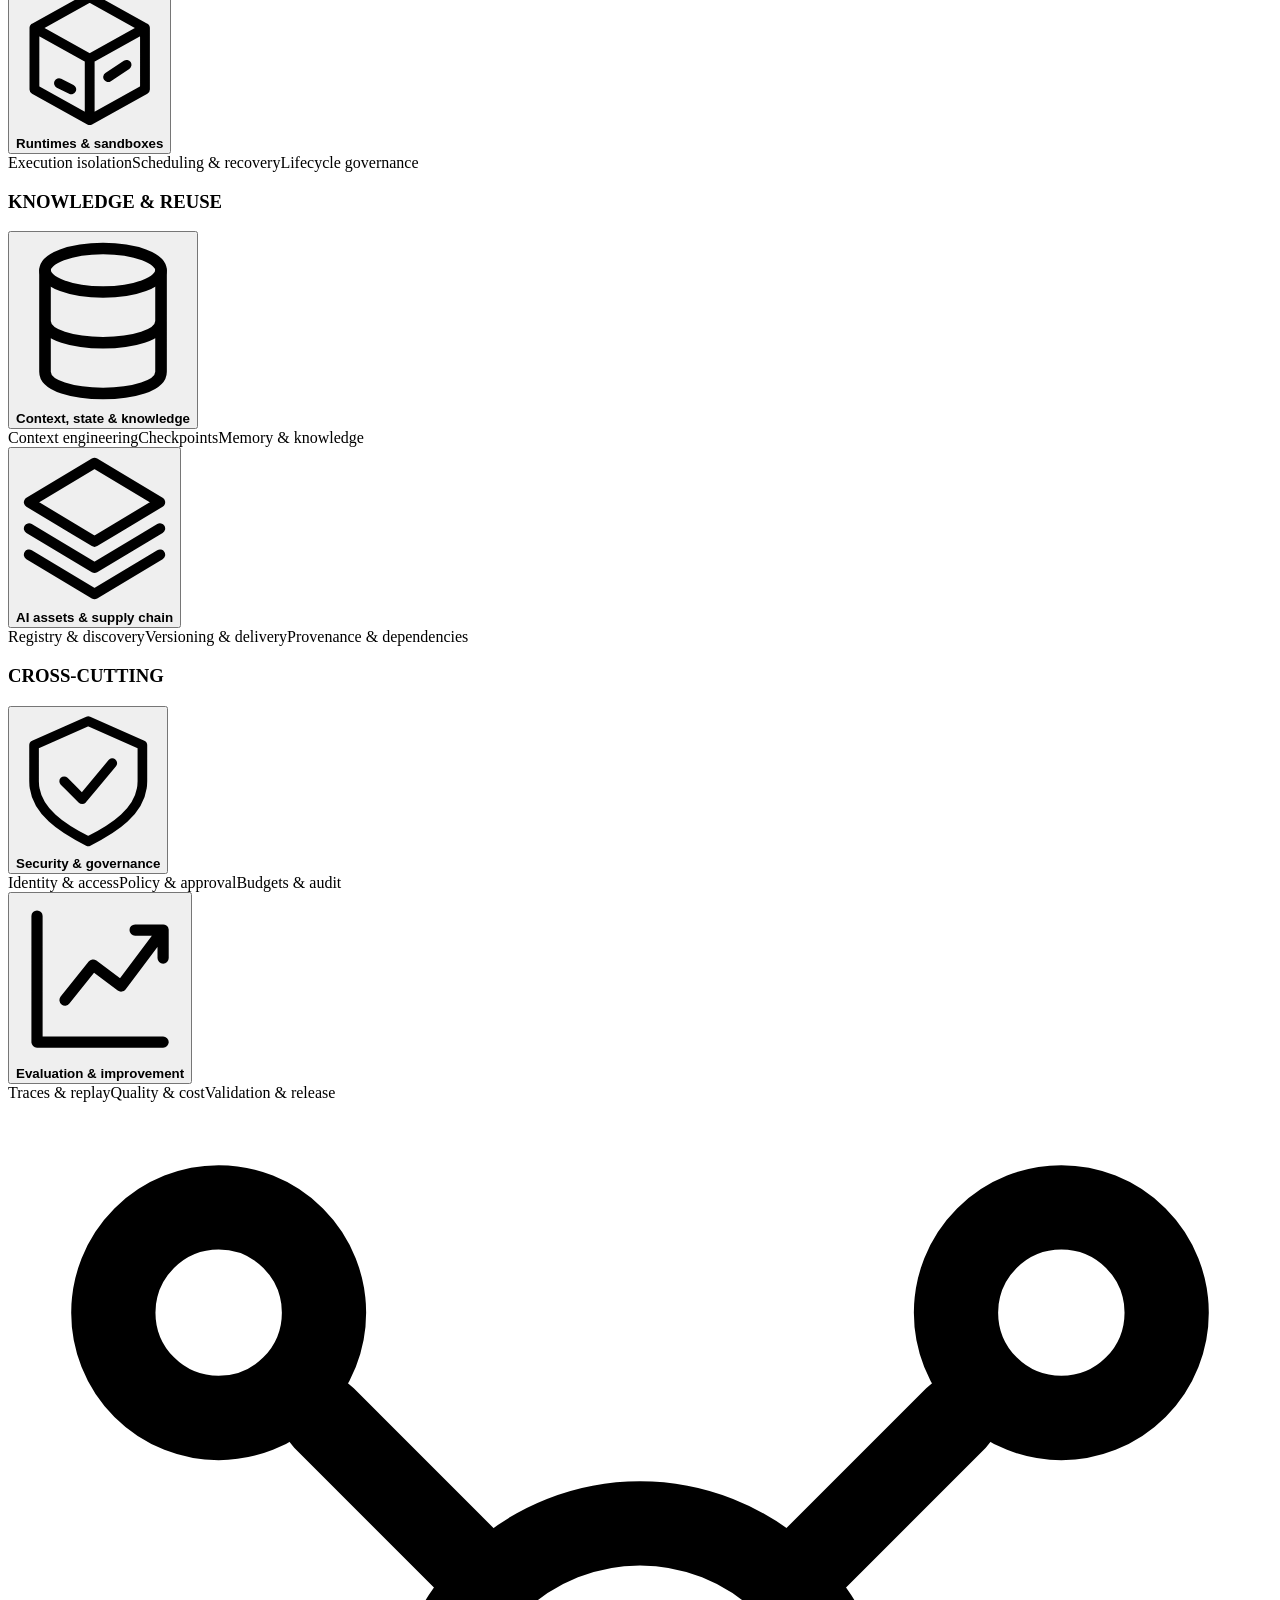
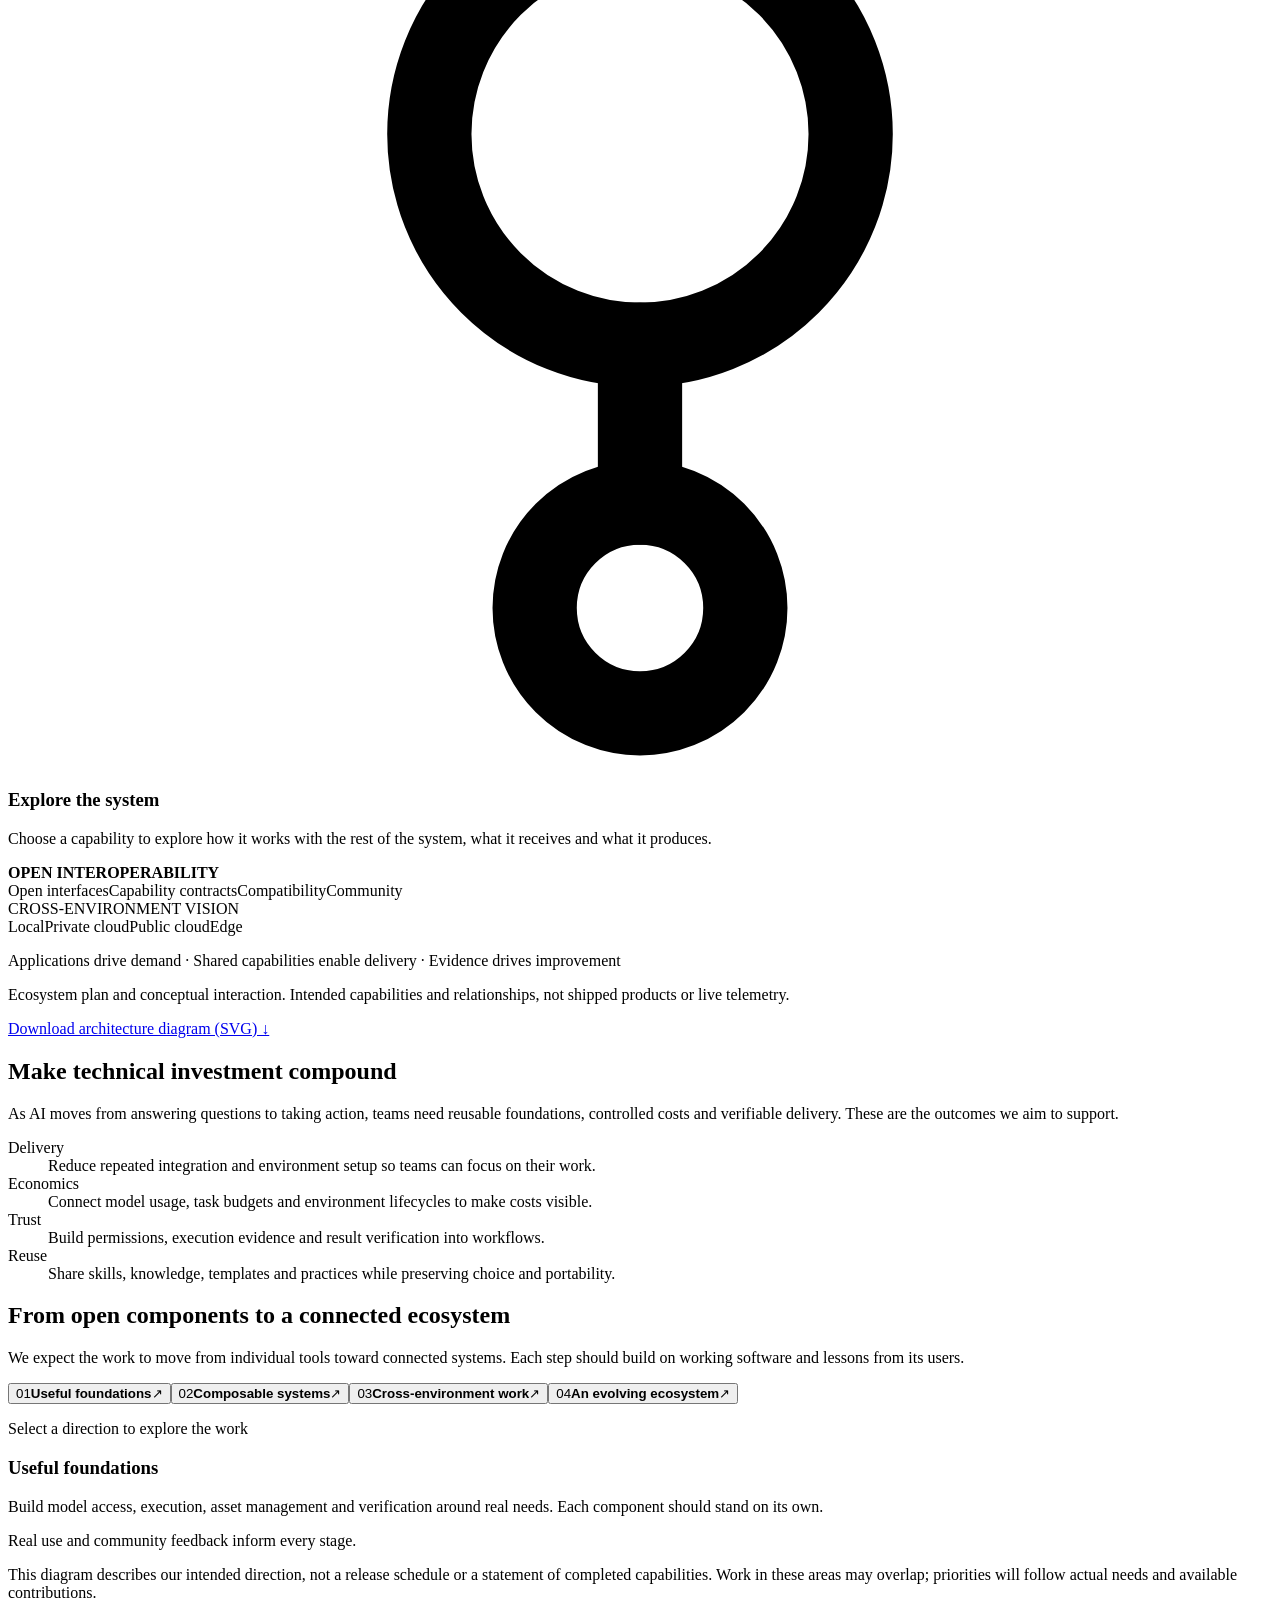
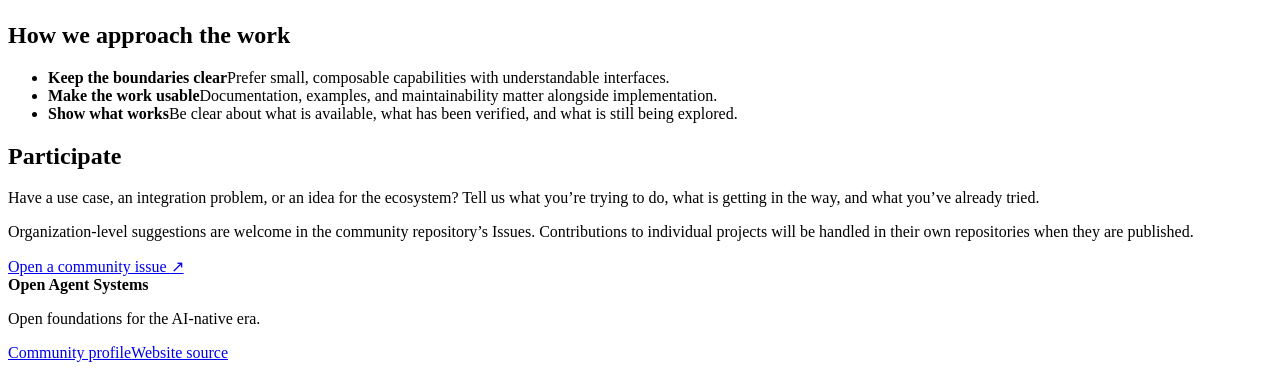
==== commit 16f094e4: "style: apply approved transparent OAS header logo" ====
--- a/docs/index.html
+++ b/docs/index.html
@@ -11,12 +11,12 @@
 <meta property="og:url" content="https://open-agent-systems.github.io/"><meta property="og:image" content="https://open-agent-systems.github.io/assets/oas-banner.jpg">
 <meta name="twitter:card" content="summary_large_image">
 <script src="/assets/site.js?v=7a76fb250166" defer></script>
-<link rel="icon" href="/assets/oas-avatar.jpg" type="image/jpeg"><link rel="stylesheet" href="/assets/site.css?v=cb1fb7403e69">
+<link rel="icon" href="/assets/oas-avatar.jpg" type="image/jpeg"><link rel="stylesheet" href="/assets/site.css?v=d527d1f66ac5">
 </head>
 <body>
 <a class="skip" href="#main">Skip to content</a>
 <header class="site-header wrap">
-<a class="brand" href="/" aria-label="Open Agent Systems"><img src="/assets/oas-avatar.jpg" width="60" height="60" alt=""><span>Open Agent Systems</span></a>
+<a class="brand" href="/" aria-label="Open Agent Systems"><img src="/assets/oas-wordmark-symbol.svg" width="55" height="36" alt=""><span>Open Agent Systems</span></a>
 <button class="menu-toggle" type="button" aria-expanded="false" aria-controls="header-menu" hidden><span>Menu</span><span class="menu-mark" aria-hidden="true"></span></button>
 <div class="header-menu" id="header-menu"><nav class="header-nav" aria-label="Site"><a href="#vision">Vision</a><a href="#architecture">Capabilities</a><a href="#direction">Roadmap</a><a href="#participate">Community</a></nav><div class="header-actions"><nav class="languages" aria-label="Language"><a href="/" lang="en" hreflang="en" aria-current="page">English</a><a href="/zh/" lang="zh-CN" hreflang="zh-CN">简体中文</a></nav><a class="header-github" href="https://github.com/Open-Agent-Systems"><svg viewBox="0 0 24 24" aria-hidden="true"><path d="M12 .8a11.2 11.2 0 0 0-3.54 21.83c.56.1.76-.24.76-.54v-2.1c-3.12.68-3.78-1.33-3.78-1.33-.51-1.3-1.25-1.65-1.25-1.65-1.02-.7.08-.69.08-.69 1.13.08 1.72 1.15 1.72 1.15 1 1.72 2.62 1.22 3.26.94.1-.73.4-1.22.71-1.5-2.49-.28-5.11-1.24-5.11-5.54 0-1.22.44-2.22 1.15-3-.12-.28-.5-1.42.11-2.95 0 0 .94-.3 3.08 1.15a10.7 10.7 0 0 1 5.6 0c2.14-1.45 3.08-1.15 3.08-1.15.61 1.53.23 2.67.11 2.95.72.78 1.15 1.78 1.15 3 0 4.3-2.62 5.26-5.12 5.54.4.35.76 1.03.76 2.08v3.1c0 .3.2.65.77.54A11.2 11.2 0 0 0 12 .8Z"/></svg><span>GitHub</span></a></div></div>
 </header>
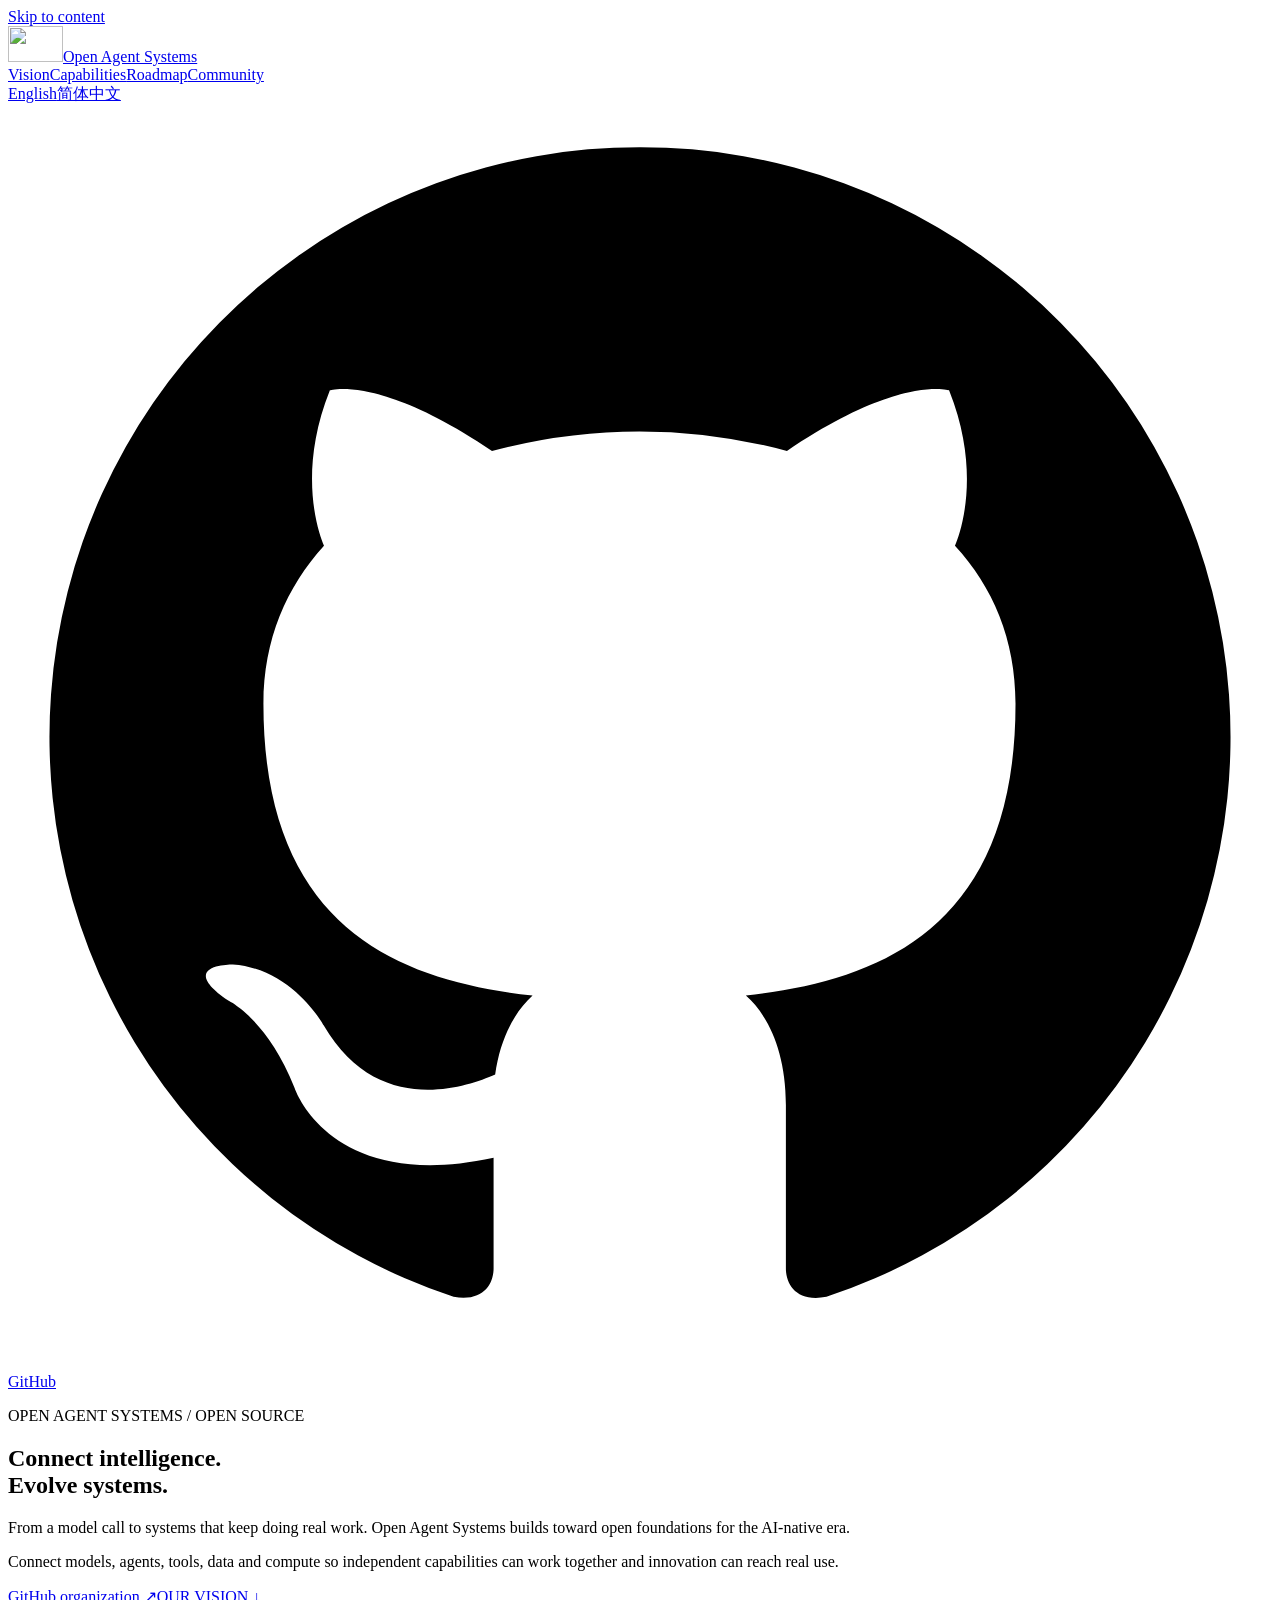
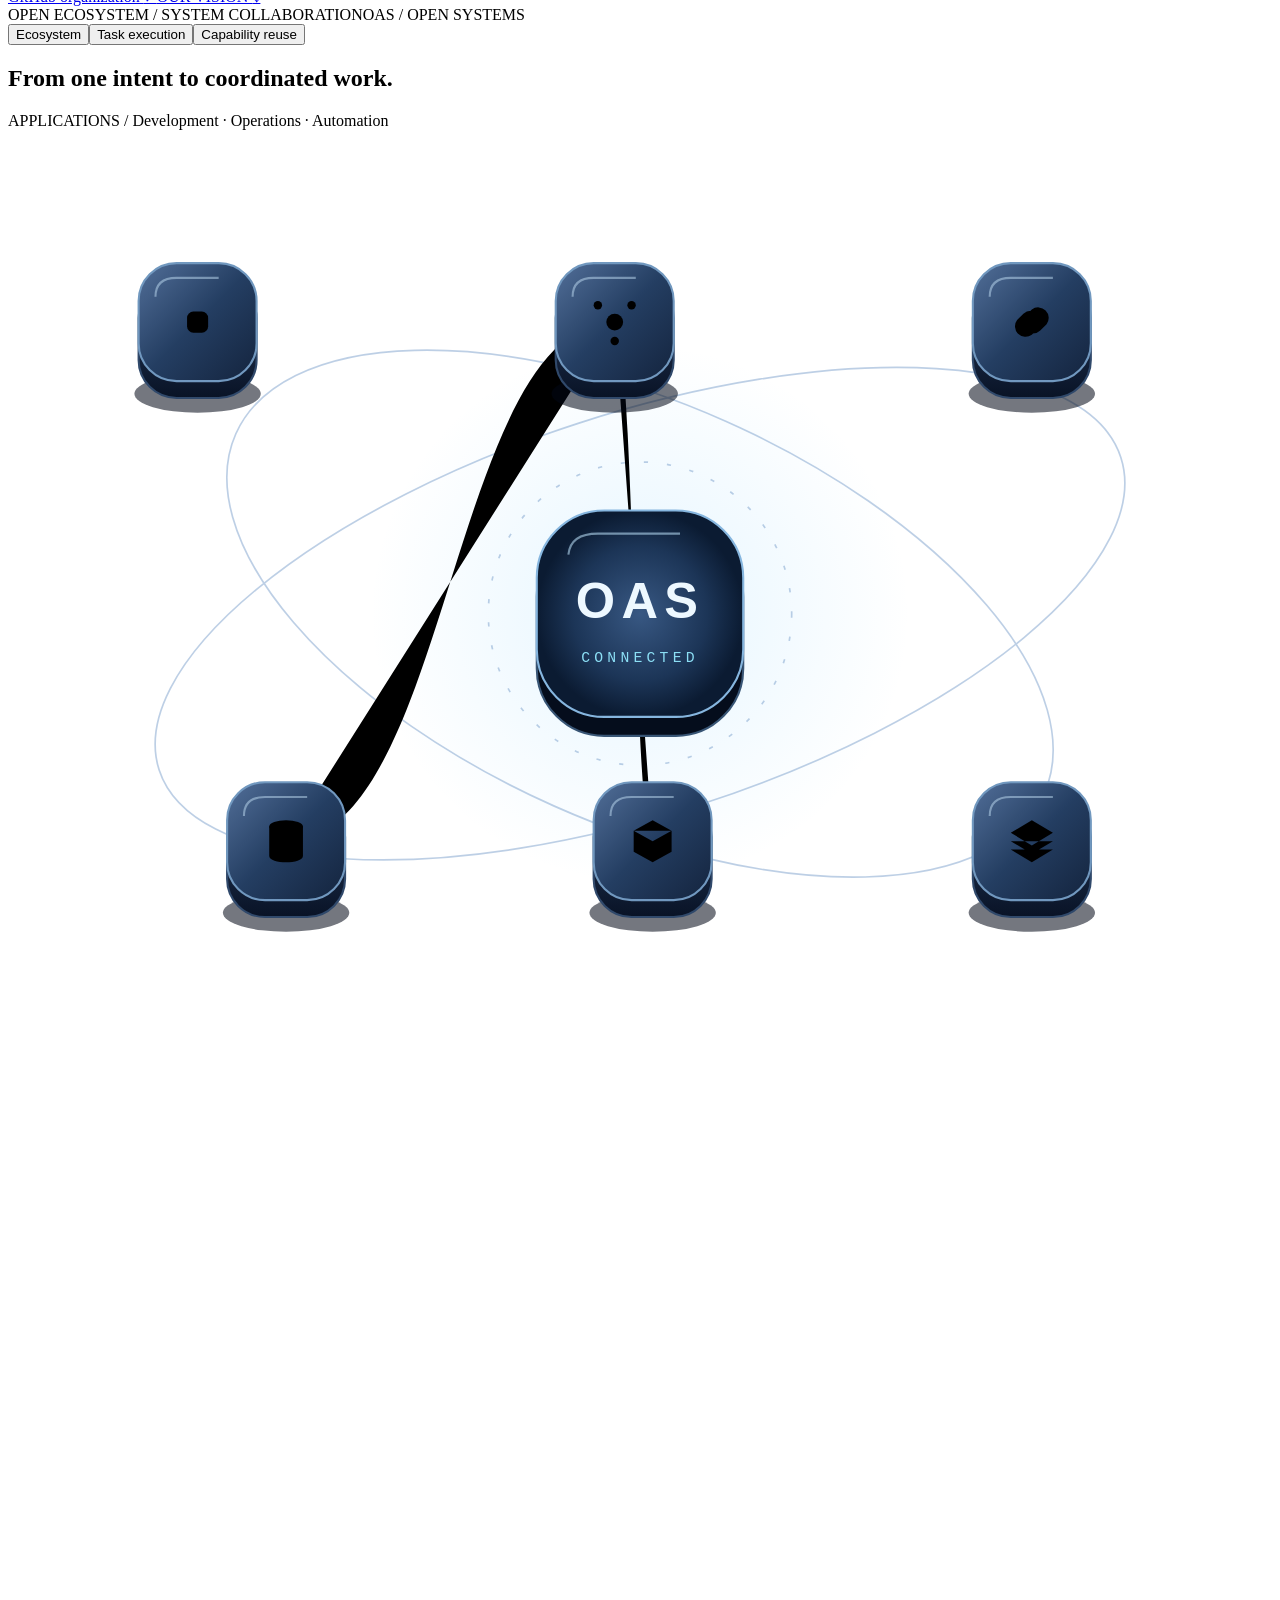
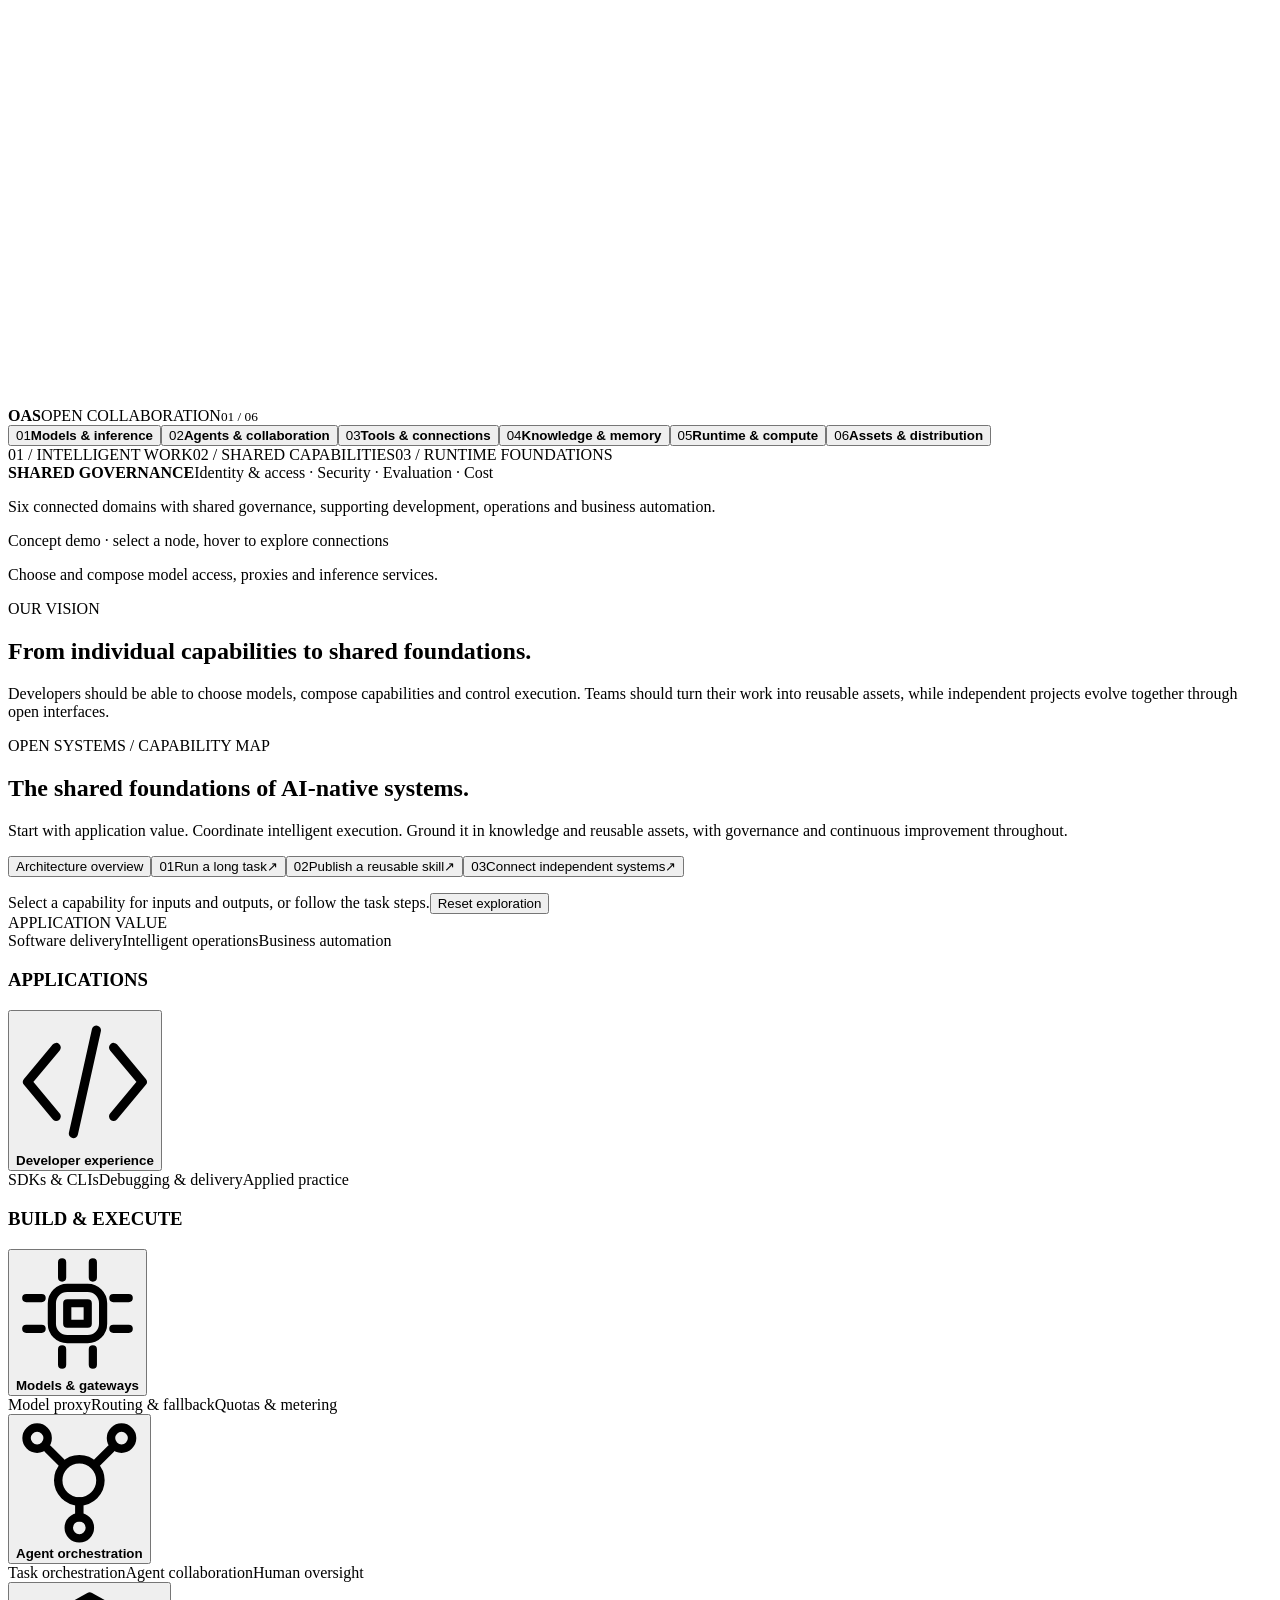
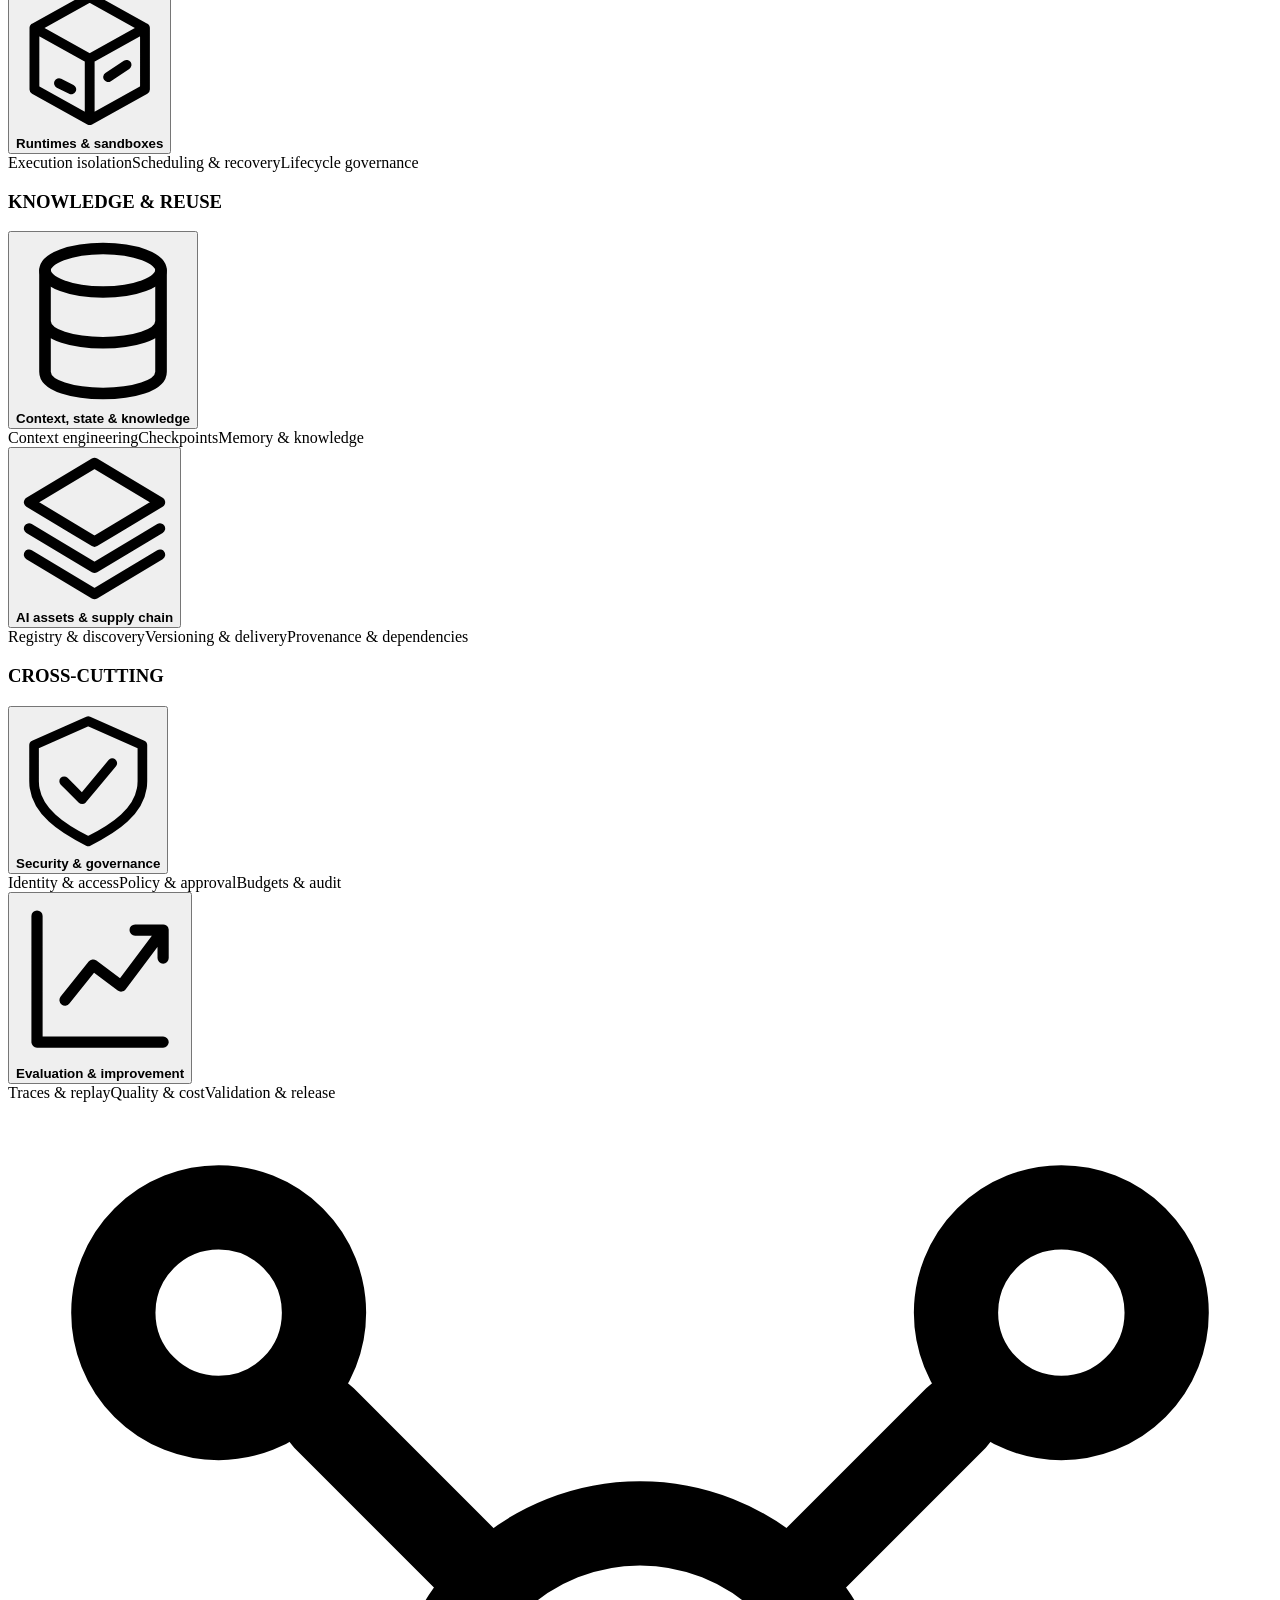
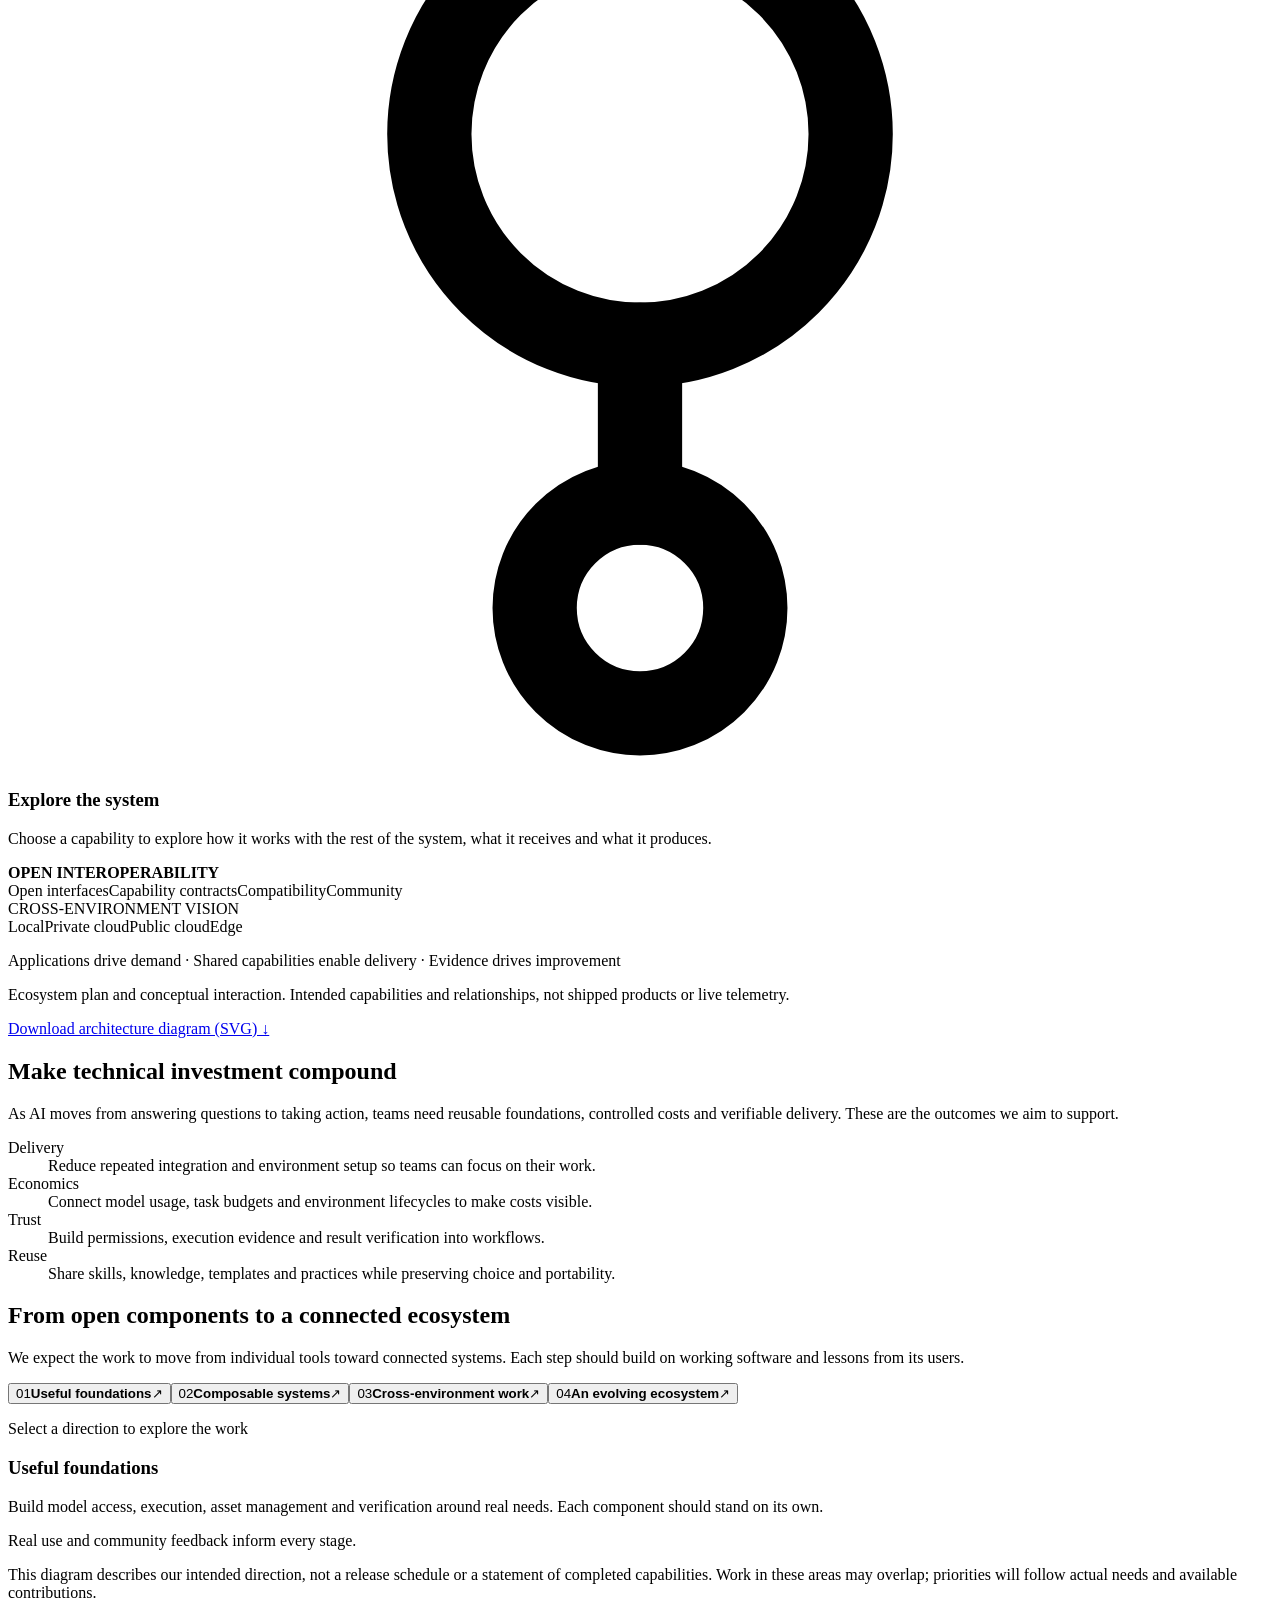
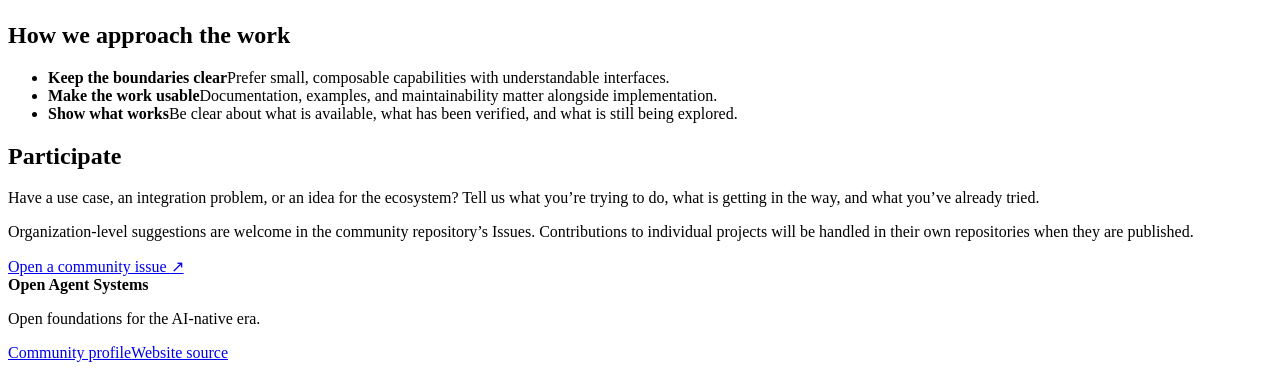
==== commit 76185756: "feat: unify website technology visual identity" ====
--- a/docs/index.html
+++ b/docs/index.html
@@ -3,26 +3,58 @@
 <head>
 <meta charset="utf-8"><meta name="viewport" content="width=device-width, initial-scale=1">
 <title>Open Agent Systems — Open foundations for AI-native systems</title><meta name="description" content="Open foundations connecting models, agents, tools, data and compute for AI systems that can run, be governed and evolve.">
-<meta name="theme-color" content="#fafafa"><link rel="canonical" href="https://open-agent-systems.github.io/">
+<meta name="theme-color" content="#080f20"><link rel="canonical" href="https://open-agent-systems.github.io/">
 <link rel="alternate" hreflang="en" href="https://open-agent-systems.github.io/">
 <link rel="alternate" hreflang="zh-CN" href="https://open-agent-systems.github.io/zh/"><link rel="alternate" hreflang="x-default" href="https://open-agent-systems.github.io/">
 <meta property="og:type" content="website"><meta property="og:site_name" content="Open Agent Systems">
 <meta property="og:title" content="Open Agent Systems — Open foundations for AI-native systems"><meta property="og:description" content="Open foundations connecting models, agents, tools, data and compute for AI systems that can run, be governed and evolve.">
 <meta property="og:url" content="https://open-agent-systems.github.io/"><meta property="og:image" content="https://open-agent-systems.github.io/assets/oas-banner.jpg">
 <meta name="twitter:card" content="summary_large_image">
-<script src="/assets/site.js?v=7a76fb250166" defer></script>
-<link rel="icon" href="/assets/oas-avatar.jpg" type="image/jpeg"><link rel="stylesheet" href="/assets/site.css?v=d527d1f66ac5">
+<script src="/assets/site.js?v=80dcac8cc19f" defer></script>
+<link rel="icon" href="/assets/oas-avatar.jpg" type="image/jpeg"><link rel="stylesheet" href="/assets/site.css?v=211d639a1f8b">
 </head>
 <body>
 <a class="skip" href="#main">Skip to content</a>
 <header class="site-header wrap">
 <a class="brand" href="/" aria-label="Open Agent Systems"><img src="/assets/oas-wordmark-symbol.svg" width="55" height="36" alt=""><span>Open Agent Systems</span></a>
-<button class="menu-toggle" type="button" aria-expanded="false" aria-controls="header-menu" hidden><span>Menu</span><span class="menu-mark" aria-hidden="true"></span></button>
+<button class="menu-toggle" data-open-label="Menu" data-close-label="Close" type="button" aria-expanded="false" aria-controls="header-menu" hidden><span>Menu</span><span class="menu-mark" aria-hidden="true"></span></button>
 <div class="header-menu" id="header-menu"><nav class="header-nav" aria-label="Site"><a href="#vision">Vision</a><a href="#architecture">Capabilities</a><a href="#direction">Roadmap</a><a href="#participate">Community</a></nav><div class="header-actions"><nav class="languages" aria-label="Language"><a href="/" lang="en" hreflang="en" aria-current="page">English</a><a href="/zh/" lang="zh-CN" hreflang="zh-CN">简体中文</a></nav><a class="header-github" href="https://github.com/Open-Agent-Systems"><svg viewBox="0 0 24 24" aria-hidden="true"><path d="M12 .8a11.2 11.2 0 0 0-3.54 21.83c.56.1.76-.24.76-.54v-2.1c-3.12.68-3.78-1.33-3.78-1.33-.51-1.3-1.25-1.65-1.25-1.65-1.02-.7.08-.69.08-.69 1.13.08 1.72 1.15 1.72 1.15 1 1.72 2.62 1.22 3.26.94.1-.73.4-1.22.71-1.5-2.49-.28-5.11-1.24-5.11-5.54 0-1.22.44-2.22 1.15-3-.12-.28-.5-1.42.11-2.95 0 0 .94-.3 3.08 1.15a10.7 10.7 0 0 1 5.6 0c2.14-1.45 3.08-1.15 3.08-1.15.61 1.53.23 2.67.11 2.95.72.78 1.15 1.78 1.15 3 0 4.3-2.62 5.26-5.12 5.54.4.35.76 1.03.76 2.08v3.1c0 .3.2.65.77.54A11.2 11.2 0 0 0 12 .8Z"/></svg><span>GitHub</span></a></div></div>
 </header>
 <main id="main" class="wrap">
 <section class="intro">
-<div class="intro-heading"><p class="label">OPEN AGENT SYSTEMS / OPEN SOURCE</p><h1>Connect intelligence.<br>Evolve systems.</h1><div class="intro-text"><p>From a model call to systems that keep doing real work. Open Agent Systems builds toward open foundations for the AI-native era.</p><p>Connect models, agents, tools, data and compute so independent capabilities can work together and innovation can reach real use.</p><div class="links"><a href="https://github.com/Open-Agent-Systems">GitHub organization <span aria-hidden="true">↗</span></a><a href="#vision">OUR VISION <span aria-hidden="true">↓</span></a></div></div></div><div class="ecosystem eco-panel" data-eco="{&quot;nodes&quot;: [[&quot;Models &amp; inference&quot;, &quot;Choose and compose model access, proxies and inference services.&quot;], [&quot;Agents &amp; collaboration&quot;, &quot;Coordinate tasks, delegation and human oversight across capabilities.&quot;], [&quot;Tools &amp; connections&quot;, &quot;Connect external systems through tools, MCP and APIs to take action.&quot;], [&quot;Knowledge &amp; memory&quot;, &quot;Ground tasks in knowledge and context while preserving useful experience.&quot;], [&quot;Runtime &amp; compute&quot;, &quot;Provide governed sandboxes, workspaces and scheduling across cloud and local environments.&quot;], [&quot;Assets &amp; distribution&quot;, &quot;Version skills, prompts, workflows and templates for reuse across projects.&quot;]], &quot;modes&quot;: [[&quot;Ecosystem&quot;, &quot;OPEN COLLABORATION&quot;, &quot;Six connected domains with shared governance, supporting development, operations and business automation.&quot;, [0, 1, 2, 4, 3, 5]], [&quot;Task execution&quot;, &quot;INTENT TO OUTCOME&quot;, &quot;Models and knowledge inform planning. Agents use tools in controlled environments and produce verifiable outputs.&quot;, [0, 3, 1, 2, 4, 5]], [&quot;Capability reuse&quot;, &quot;OUTCOME TO REUSE&quot;, &quot;Outputs become validated, versioned assets, then feed knowledge, tools and agents in future work.&quot;, [4, 5, 3, 2, 1, 0]]], &quot;title&quot;: &quot;OPEN ECOSYSTEM / SYSTEM COLLABORATION&quot;, &quot;apps&quot;: &quot;APPLICATIONS / Development · Operations · Automation&quot;, &quot;governance&quot;: &quot;SHARED GOVERNANCE&quot;, &quot;guards&quot;: &quot;Identity &amp; access · Security · Evaluation · Cost&quot;, &quot;note&quot;: &quot;Concept demo · select a node, hover to explore connections&quot;, &quot;play&quot;: &quot;Play motion&quot;, &quot;pause&quot;: &quot;Pause motion&quot;, &quot;sceneTitles&quot;: [&quot;From one intent to coordinated work.&quot;, &quot;A clear path. A controlled execution.&quot;, &quot;Every outcome becomes a foundation.&quot;]}"><div class="ecosystem-heading"><span>OPEN ECOSYSTEM / SYSTEM COLLABORATION</span><span class="diagram-code">OAS / OPEN SYSTEMS</span></div><div class="eco-modes" aria-label="OPEN ECOSYSTEM / SYSTEM COLLABORATION"><button type="button" class="eco-mode" data-mode="0" aria-pressed="true" aria-controls="eco-stage eco-summary">Ecosystem</button><button type="button" class="eco-mode" data-mode="1" aria-pressed="false" aria-controls="eco-stage eco-summary">Task execution</button><button type="button" class="eco-mode" data-mode="2" aria-pressed="false" aria-controls="eco-stage eco-summary">Capability reuse</button></div><h2 class="scene-title">From one intent to coordinated work.</h2><p class="eco-apps">APPLICATIONS / Development · Operations · Automation</p><div id="eco-stage" class="eco-stage"><svg class="iso-hero" viewBox="0 0 600 440" preserveAspectRatio="none" aria-hidden="true"><defs><radialGradient id="pearl" cx="30%" cy="20%" r="85%"><stop stop-color="#ffffff"/><stop offset=".7" stop-color="#f0f1f2"/><stop offset="1" stop-color="#d3d6d8"/></radialGradient><radialGradient id="core" cx="30%" cy="20%" r="90%"><stop stop-color="#555b60"/><stop offset=".5" stop-color="#363b3f"/><stop offset="1" stop-color="#292d30"/></radialGradient><filter id="soft"><feGaussianBlur stdDeviation="8"/></filter></defs><ellipse cx="300" cy="270" rx="180" ry="45" fill="#a6abaf" opacity=".05" filter="url(#soft)"/><g fill="none" stroke="#a6abaf" stroke-width=".8" opacity=".65"><ellipse cx="300" cy="220" rx="235" ry="90" transform="rotate(-16 300 220)"/><ellipse cx="300" cy="220" rx="202" ry="100" transform="rotate(22 300 220)"/></g><path class="scene-edge" data-from="0" data-to="1" d="M90.0 118.80000000000001C189.0 118.80000000000001,189.0 118.80000000000001,288.0 118.80000000000001"/><path class="scene-edge" data-from="1" data-to="2" d="M288.0 118.80000000000001C387.0 118.80000000000001,387.0 118.80000000000001,486.0 118.80000000000001"/><path class="scene-edge" data-from="3" data-to="1" d="M132.0 312.4C210.0 312.4,210.0 118.80000000000001,288.0 118.80000000000001"/><path class="scene-edge" data-from="1" data-to="4" d="M288.0 118.80000000000001C297.0 118.80000000000001,297.0 312.4,306.0 312.4"/><path class="scene-edge" data-from="4" data-to="5" d="M306.0 312.4C396.0 312.4,396.0 312.4,486.0 312.4"/><circle cx="300" cy="222" r="45" fill="url(#core)"/><circle cx="300" cy="222" r="50" fill="none" stroke="#d3d6d8"/><text x="300" y="226" text-anchor="middle" fill="#ffffff" font-family="Arial,sans-serif" font-size="20" letter-spacing="2">OAS</text><g class="scene-object" data-object="0"><ellipse cx="90.0" cy="127.80000000000001" rx="25" ry="19" fill="#747b80" opacity=".1"/><circle cx="90.0" cy="118.80000000000001" r="25" fill="url(#pearl)" stroke="#bcc1c4"/><g class="scene-symbol" transform="translate(90.0 118.80000000000001)"><g class="scene-glyph" transform="translate(-12 -12)"><rect x="7" y="7" width="10" height="10" rx="3"/><path d="M9 2v3m6-3v3M9 19v3m6-3v3M2 9h3m-3 6h3m14-6h3m-3 6h3M10 10h4v4h-4z"/></g></g></g><g class="scene-object" data-object="1"><ellipse cx="288.0" cy="127.80000000000001" rx="25" ry="19" fill="#747b80" opacity=".1"/><circle cx="288.0" cy="118.80000000000001" r="25" fill="url(#pearl)" stroke="#bcc1c4"/><g class="scene-symbol" transform="translate(288.0 118.80000000000001)"><g class="scene-glyph" transform="translate(-12 -12)"><circle cx="12" cy="12" r="4"/><circle cx="4" cy="4" r="2"/><circle cx="20" cy="4" r="2"/><circle cx="12" cy="21" r="2"/><path d="m6 6 3 3m9-3-3 3m-3 7v3"/></g></g></g><g class="scene-object" data-object="2"><ellipse cx="486.0" cy="127.80000000000001" rx="25" ry="19" fill="#747b80" opacity=".1"/><circle cx="486.0" cy="118.80000000000001" r="25" fill="url(#pearl)" stroke="#bcc1c4"/><g class="scene-symbol" transform="translate(486.0 118.80000000000001)"><g class="scene-glyph" transform="translate(-12 -12)"><path d="m10 8 2-2a5 5 0 0 1 7 7l-3 3a5 5 0 0 1-7 0m5 0-2 2a5 5 0 0 1-7-7l3-3a5 5 0 0 1 7 0m-6 6 6-6"/></g></g></g><g class="scene-object" data-object="3"><ellipse cx="132.0" cy="321.4" rx="25" ry="19" fill="#747b80" opacity=".1"/><circle cx="132.0" cy="312.4" r="25" fill="url(#pearl)" stroke="#bcc1c4"/><g class="scene-symbol" transform="translate(132.0 312.4)"><g class="scene-glyph" transform="translate(-12 -12)"><ellipse cx="12" cy="5" rx="8" ry="3"/><path d="M4 5v14c0 4 16 4 16 0V5M4 12c0 4 16 4 16 0"/></g></g></g><g class="scene-object" data-object="4"><ellipse cx="306.0" cy="321.4" rx="25" ry="19" fill="#747b80" opacity=".1"/><circle cx="306.0" cy="312.4" r="25" fill="url(#pearl)" stroke="#bcc1c4"/><g class="scene-symbol" transform="translate(306.0 312.4)"><g class="scene-glyph" transform="translate(-12 -12)"><path d="m12 2 9 5v10l-9 5-9-5V7zM3 7l9 5 9-5m-9 5v10m-5-6 2 1m6-2 3-2"/></g></g></g><g class="scene-object" data-object="5"><ellipse cx="486.0" cy="321.4" rx="25" ry="19" fill="#747b80" opacity=".1"/><circle cx="486.0" cy="312.4" r="25" fill="url(#pearl)" stroke="#bcc1c4"/><g class="scene-symbol" transform="translate(486.0 312.4)"><g class="scene-glyph" transform="translate(-12 -12)"><path d="m12 2 10 6-10 6L2 8zM2 12l10 6 10-6M2 16l10 6 10-6"/></g></g></g></svg><svg class="eco-wires" viewBox="0 0 600 440" preserveAspectRatio="none" aria-hidden="true"><g class="eco-links"></g></svg><div class="eco-core"><strong>OAS</strong><span>OPEN COLLABORATION</span><small class="eco-progress">01 / 06</small></div><button type="button" class="eco-node" data-eco-node="0" style="--nx:15%;--ny:32%" aria-pressed="true" aria-controls="eco-detail"><span class="eco-number">01</span><strong>Models &amp; inference</strong><span class="eco-dot" aria-hidden="true"></span></button><button type="button" class="eco-node" data-eco-node="1" style="--nx:48%;--ny:32%" aria-pressed="false" aria-controls="eco-detail"><span class="eco-number">02</span><strong>Agents &amp; collaboration</strong><span class="eco-dot" aria-hidden="true"></span></button><button type="button" class="eco-node" data-eco-node="2" style="--nx:81%;--ny:32%" aria-pressed="false" aria-controls="eco-detail"><span class="eco-number">03</span><strong>Tools &amp; connections</strong><span class="eco-dot" aria-hidden="true"></span></button><button type="button" class="eco-node" data-eco-node="3" style="--nx:22%;--ny:76%" aria-pressed="false" aria-controls="eco-detail"><span class="eco-number">04</span><strong>Knowledge &amp; memory</strong><span class="eco-dot" aria-hidden="true"></span></button><button type="button" class="eco-node" data-eco-node="4" style="--nx:51%;--ny:76%" aria-pressed="false" aria-controls="eco-detail"><span class="eco-number">05</span><strong>Runtime &amp; compute</strong><span class="eco-dot" aria-hidden="true"></span></button><button type="button" class="eco-node" data-eco-node="5" style="--nx:81%;--ny:76%" aria-pressed="false" aria-controls="eco-detail"><span class="eco-number">06</span><strong>Assets &amp; distribution</strong><span class="eco-dot" aria-hidden="true"></span></button></div><div class="iso-level-key"><span>01 / INTELLIGENT WORK</span><span>02 / SHARED CAPABILITIES</span><span>03 / RUNTIME FOUNDATIONS</span></div><div class="eco-governance"><strong>SHARED GOVERNANCE</strong><span>Identity &amp; access · Security · Evaluation · Cost</span></div><p id="eco-summary">Six connected domains with shared governance, supporting development, operations and business automation.</p><div class="eco-toolbar"><span>Concept demo · select a node, hover to explore connections</span><button class="eco-toggle" type="button" hidden>Play motion</button></div><p id="eco-detail">Choose and compose model access, proxies and inference services.</p><noscript><p>Models &amp; inference: Choose and compose model access, proxies and inference services.</p><p>Agents &amp; collaboration: Coordinate tasks, delegation and human oversight across capabilities.</p><p>Tools &amp; connections: Connect external systems through tools, MCP and APIs to take action.</p><p>Knowledge &amp; memory: Ground tasks in knowledge and context while preserving useful experience.</p><p>Runtime &amp; compute: Provide governed sandboxes, workspaces and scheduling across cloud and local environments.</p><p>Assets &amp; distribution: Version skills, prompts, workflows and templates for reuse across projects.</p></noscript></div>
+<div class="intro-heading"><p class="label">OPEN AGENT SYSTEMS / OPEN SOURCE</p><h1>Connect intelligence.<br>Evolve systems.</h1><div class="intro-text"><p>From a model call to systems that keep doing real work. Open Agent Systems builds toward open foundations for the AI-native era.</p><p>Connect models, agents, tools, data and compute so independent capabilities can work together and innovation can reach real use.</p><div class="links"><a href="https://github.com/Open-Agent-Systems">GitHub organization <span aria-hidden="true">↗</span></a><a href="#vision">OUR VISION <span aria-hidden="true">↓</span></a></div></div></div><div class="ecosystem eco-panel" data-eco="{&quot;nodes&quot;: [[&quot;Models &amp; inference&quot;, &quot;Choose and compose model access, proxies and inference services.&quot;], [&quot;Agents &amp; collaboration&quot;, &quot;Coordinate tasks, delegation and human oversight across capabilities.&quot;], [&quot;Tools &amp; connections&quot;, &quot;Connect external systems through tools, MCP and APIs to take action.&quot;], [&quot;Knowledge &amp; memory&quot;, &quot;Ground tasks in knowledge and context while preserving useful experience.&quot;], [&quot;Runtime &amp; compute&quot;, &quot;Provide governed sandboxes, workspaces and scheduling across cloud and local environments.&quot;], [&quot;Assets &amp; distribution&quot;, &quot;Version skills, prompts, workflows and templates for reuse across projects.&quot;]], &quot;modes&quot;: [[&quot;Ecosystem&quot;, &quot;OPEN COLLABORATION&quot;, &quot;Six connected domains with shared governance, supporting development, operations and business automation.&quot;, [0, 1, 2, 4, 3, 5]], [&quot;Task execution&quot;, &quot;INTENT TO OUTCOME&quot;, &quot;Models and knowledge inform planning. Agents use tools in controlled environments and produce verifiable outputs.&quot;, [0, 3, 1, 2, 4, 5]], [&quot;Capability reuse&quot;, &quot;OUTCOME TO REUSE&quot;, &quot;Outputs become validated, versioned assets, then feed knowledge, tools and agents in future work.&quot;, [4, 5, 3, 2, 1, 0]]], &quot;title&quot;: &quot;OPEN ECOSYSTEM / SYSTEM COLLABORATION&quot;, &quot;apps&quot;: &quot;APPLICATIONS / Development · Operations · Automation&quot;, &quot;governance&quot;: &quot;SHARED GOVERNANCE&quot;, &quot;guards&quot;: &quot;Identity &amp; access · Security · Evaluation · Cost&quot;, &quot;note&quot;: &quot;Concept demo · select a node, hover to explore connections&quot;, &quot;play&quot;: &quot;Play motion&quot;, &quot;pause&quot;: &quot;Pause motion&quot;, &quot;sceneTitles&quot;: [&quot;From one intent to coordinated work.&quot;, &quot;A clear path. A controlled execution.&quot;, &quot;Every outcome becomes a foundation.&quot;]}"><div class="ecosystem-heading"><span>OPEN ECOSYSTEM / SYSTEM COLLABORATION</span><span class="diagram-code">OAS / OPEN SYSTEMS</span></div><div class="eco-modes" aria-label="OPEN ECOSYSTEM / SYSTEM COLLABORATION"><button type="button" class="eco-mode" data-mode="0" aria-pressed="true" aria-controls="eco-stage eco-summary">Ecosystem</button><button type="button" class="eco-mode" data-mode="1" aria-pressed="false" aria-controls="eco-stage eco-summary">Task execution</button><button type="button" class="eco-mode" data-mode="2" aria-pressed="false" aria-controls="eco-stage eco-summary">Capability reuse</button></div><h2 class="scene-title">From one intent to coordinated work.</h2><p class="eco-apps">APPLICATIONS / Development · Operations · Automation</p><div id="eco-stage" class="eco-stage"><svg class="iso-hero" viewBox="0 0 600 440" preserveAspectRatio="xMidYMid meet" aria-hidden="true"><defs>
+      <linearGradient id="node-face" x1="0" y1="0" x2="1" y2="1"><stop stop-color="#526f99"/><stop offset=".5" stop-color="#243e62"/><stop offset="1" stop-color="#14243e"/></linearGradient>
+      <linearGradient id="node-depth" x1="0" y1="0" x2="0" y2="1"><stop stop-color="#293f62"/><stop offset="1" stop-color="#091326"/></linearGradient>
+      <radialGradient id="core"><stop stop-color="#385883"/><stop offset=".65" stop-color="#1c3557"/><stop offset="1" stop-color="#0b1b32"/></radialGradient>
+      <radialGradient id="core-light"><stop stop-color="#70c9ff" stop-opacity=".18"/><stop offset="1" stop-color="#70c9ff" stop-opacity="0"/></radialGradient>
+    </defs><circle cx="300" cy="222" r="128" fill="url(#core-light)"/>
+        <g fill="none" stroke="#5d8ac0" stroke-width=".8" opacity=".4">
+          <ellipse cx="300" cy="222" rx="240" ry="95" transform="rotate(-18 300 222)"/>
+          <ellipse cx="300" cy="222" rx="210" ry="100" transform="rotate(24 300 222)"/>
+          <circle cx="300" cy="222" r="72" stroke-dasharray="2 9"/>
+        </g><path class="scene-edge" data-from="0" data-to="1" d="M90.0 83.6C189.0 83.6,189.0 83.6,288.0 83.6"/><path class="scene-edge" data-from="1" data-to="2" d="M288.0 83.6C387.0 83.6,387.0 83.6,486.0 83.6"/><path class="scene-edge" data-from="3" data-to="1" d="M132.0 330.0C210.0 330.0,210.0 83.6,288.0 83.6"/><path class="scene-edge" data-from="1" data-to="4" d="M288.0 83.6C297.0 83.6,297.0 330.0,306.0 330.0"/><path class="scene-edge" data-from="4" data-to="5" d="M306.0 330.0C396.0 330.0,396.0 330.0,486.0 330.0"/><rect x="251" y="182" width="98" height="98" rx="32" fill="#050d1c" stroke="#385575"/>
+          <rect x="251" y="173" width="98" height="98" rx="32" fill="url(#core)" stroke="#86b6df"/>
+          <path d="M266 194Q267 184 280 184H319" fill="none" stroke="#c2e8ff" stroke-opacity=".55"/>
+          <text x="300" y="224" text-anchor="middle" fill="#edf8ff" font-family="Arial,sans-serif" font-size="24" font-weight="600" letter-spacing="3">OAS</text>
+          <text x="300" y="245" text-anchor="middle" fill="#8cdff5" font-family="monospace" font-size="7" letter-spacing="2">CONNECTED</text><g class="scene-object" data-object="0"><ellipse cx="90.0" cy="117.6" rx="30" ry="9" fill="#020916" opacity=".55"/>
+          <rect x="62.0" y="63.599999999999994" width="56" height="56" rx="18" fill="url(#node-depth)" stroke="#30496b"/>
+          <rect class="node-face" x="62.0" y="55.599999999999994" width="56" height="56" rx="18" fill="url(#node-face)" stroke="#7198bf"/>
+          <path d="M70.0 71.6Q70.0 62.599999999999994 80.0 62.599999999999994H100.0" fill="none" stroke="#ceeaff" stroke-opacity=".45"/><g class="scene-symbol" transform="translate(90.0 83.6)"><g class="scene-glyph" transform="translate(-12 -12)"><rect x="7" y="7" width="10" height="10" rx="3"/><path d="M9 2v3m6-3v3M9 19v3m6-3v3M2 9h3m-3 6h3m14-6h3m-3 6h3M10 10h4v4h-4z"/></g></g></g><g class="scene-object" data-object="1"><ellipse cx="288.0" cy="117.6" rx="30" ry="9" fill="#020916" opacity=".55"/>
+          <rect x="260.0" y="63.599999999999994" width="56" height="56" rx="18" fill="url(#node-depth)" stroke="#30496b"/>
+          <rect class="node-face" x="260.0" y="55.599999999999994" width="56" height="56" rx="18" fill="url(#node-face)" stroke="#7198bf"/>
+          <path d="M268.0 71.6Q268.0 62.599999999999994 278.0 62.599999999999994H298.0" fill="none" stroke="#ceeaff" stroke-opacity=".45"/><g class="scene-symbol" transform="translate(288.0 83.6)"><g class="scene-glyph" transform="translate(-12 -12)"><circle cx="12" cy="12" r="4"/><circle cx="4" cy="4" r="2"/><circle cx="20" cy="4" r="2"/><circle cx="12" cy="21" r="2"/><path d="m6 6 3 3m9-3-3 3m-3 7v3"/></g></g></g><g class="scene-object" data-object="2"><ellipse cx="486.0" cy="117.6" rx="30" ry="9" fill="#020916" opacity=".55"/>
+          <rect x="458.0" y="63.599999999999994" width="56" height="56" rx="18" fill="url(#node-depth)" stroke="#30496b"/>
+          <rect class="node-face" x="458.0" y="55.599999999999994" width="56" height="56" rx="18" fill="url(#node-face)" stroke="#7198bf"/>
+          <path d="M466.0 71.6Q466.0 62.599999999999994 476.0 62.599999999999994H496.0" fill="none" stroke="#ceeaff" stroke-opacity=".45"/><g class="scene-symbol" transform="translate(486.0 83.6)"><g class="scene-glyph" transform="translate(-12 -12)"><path d="m10 8 2-2a5 5 0 0 1 7 7l-3 3a5 5 0 0 1-7 0m5 0-2 2a5 5 0 0 1-7-7l3-3a5 5 0 0 1 7 0m-6 6 6-6"/></g></g></g><g class="scene-object" data-object="3"><ellipse cx="132.0" cy="364.0" rx="30" ry="9" fill="#020916" opacity=".55"/>
+          <rect x="104.0" y="310.0" width="56" height="56" rx="18" fill="url(#node-depth)" stroke="#30496b"/>
+          <rect class="node-face" x="104.0" y="302.0" width="56" height="56" rx="18" fill="url(#node-face)" stroke="#7198bf"/>
+          <path d="M112.0 318.0Q112.0 309.0 122.0 309.0H142.0" fill="none" stroke="#ceeaff" stroke-opacity=".45"/><g class="scene-symbol" transform="translate(132.0 330.0)"><g class="scene-glyph" transform="translate(-12 -12)"><ellipse cx="12" cy="5" rx="8" ry="3"/><path d="M4 5v14c0 4 16 4 16 0V5M4 12c0 4 16 4 16 0"/></g></g></g><g class="scene-object" data-object="4"><ellipse cx="306.0" cy="364.0" rx="30" ry="9" fill="#020916" opacity=".55"/>
+          <rect x="278.0" y="310.0" width="56" height="56" rx="18" fill="url(#node-depth)" stroke="#30496b"/>
+          <rect class="node-face" x="278.0" y="302.0" width="56" height="56" rx="18" fill="url(#node-face)" stroke="#7198bf"/>
+          <path d="M286.0 318.0Q286.0 309.0 296.0 309.0H316.0" fill="none" stroke="#ceeaff" stroke-opacity=".45"/><g class="scene-symbol" transform="translate(306.0 330.0)"><g class="scene-glyph" transform="translate(-12 -12)"><path d="m12 2 9 5v10l-9 5-9-5V7zM3 7l9 5 9-5m-9 5v10m-5-6 2 1m6-2 3-2"/></g></g></g><g class="scene-object" data-object="5"><ellipse cx="486.0" cy="364.0" rx="30" ry="9" fill="#020916" opacity=".55"/>
+          <rect x="458.0" y="310.0" width="56" height="56" rx="18" fill="url(#node-depth)" stroke="#30496b"/>
+          <rect class="node-face" x="458.0" y="302.0" width="56" height="56" rx="18" fill="url(#node-face)" stroke="#7198bf"/>
+          <path d="M466.0 318.0Q466.0 309.0 476.0 309.0H496.0" fill="none" stroke="#ceeaff" stroke-opacity=".45"/><g class="scene-symbol" transform="translate(486.0 330.0)"><g class="scene-glyph" transform="translate(-12 -12)"><path d="m12 2 10 6-10 6L2 8zM2 12l10 6 10-6M2 16l10 6 10-6"/></g></g></g></svg><svg class="eco-wires" viewBox="0 0 600 440" preserveAspectRatio="xMidYMid meet" aria-hidden="true"><g class="eco-links"></g></svg><div class="eco-core"><strong>OAS</strong><span>OPEN COLLABORATION</span><small class="eco-progress">01 / 06</small></div><button type="button" class="eco-node" data-eco-node="0" style="--nx:15%;--ny:24%" aria-pressed="true" aria-controls="eco-detail"><span class="eco-number">01</span><strong>Models &amp; inference</strong><span class="eco-dot" aria-hidden="true"></span></button><button type="button" class="eco-node" data-eco-node="1" style="--nx:48%;--ny:24%" aria-pressed="false" aria-controls="eco-detail"><span class="eco-number">02</span><strong>Agents &amp; collaboration</strong><span class="eco-dot" aria-hidden="true"></span></button><button type="button" class="eco-node" data-eco-node="2" style="--nx:81%;--ny:24%" aria-pressed="false" aria-controls="eco-detail"><span class="eco-number">03</span><strong>Tools &amp; connections</strong><span class="eco-dot" aria-hidden="true"></span></button><button type="button" class="eco-node" data-eco-node="3" style="--nx:22%;--ny:80%" aria-pressed="false" aria-controls="eco-detail"><span class="eco-number">04</span><strong>Knowledge &amp; memory</strong><span class="eco-dot" aria-hidden="true"></span></button><button type="button" class="eco-node" data-eco-node="4" style="--nx:51%;--ny:80%" aria-pressed="false" aria-controls="eco-detail"><span class="eco-number">05</span><strong>Runtime &amp; compute</strong><span class="eco-dot" aria-hidden="true"></span></button><button type="button" class="eco-node" data-eco-node="5" style="--nx:81%;--ny:80%" aria-pressed="false" aria-controls="eco-detail"><span class="eco-number">06</span><strong>Assets &amp; distribution</strong><span class="eco-dot" aria-hidden="true"></span></button></div><div class="iso-level-key"><span>01 / INTELLIGENT WORK</span><span>02 / SHARED CAPABILITIES</span><span>03 / RUNTIME FOUNDATIONS</span></div><div class="eco-governance"><strong>SHARED GOVERNANCE</strong><span>Identity &amp; access · Security · Evaluation · Cost</span></div><p id="eco-summary">Six connected domains with shared governance, supporting development, operations and business automation.</p><div class="eco-toolbar"><span>Concept demo · select a node, hover to explore connections</span><button class="eco-toggle" type="button" hidden>Play motion</button></div><p id="eco-detail">Choose and compose model access, proxies and inference services.</p><noscript><p>Models &amp; inference: Choose and compose model access, proxies and inference services.</p><p>Agents &amp; collaboration: Coordinate tasks, delegation and human oversight across capabilities.</p><p>Tools &amp; connections: Connect external systems through tools, MCP and APIs to take action.</p><p>Knowledge &amp; memory: Ground tasks in knowledge and context while preserving useful experience.</p><p>Runtime &amp; compute: Provide governed sandboxes, workspaces and scheduling across cloud and local environments.</p><p>Assets &amp; distribution: Version skills, prompts, workflows and templates for reuse across projects.</p></noscript></div>
 </section>
 <section id="vision" class="vision"><p class="label">OUR VISION</p><h2>From individual capabilities to shared foundations.</h2><p>Developers should be able to choose models, compose capabilities and control execution. Teams should turn their work into reusable assets, while independent projects evolve together through open interfaces.</p></section>
 <section id="architecture" class="architecture"><div class="architecture-head"><div><p class="label">OPEN SYSTEMS / CAPABILITY MAP</p><h2>The shared foundations of AI-native systems.</h2></div><p>Start with application value. Coordinate intelligent execution. Ground it in knowledge and reusable assets, with governance and continuous improvement throughout.</p></div><div class="journey-bar"><div class="journey-choices"><button type="button" class="overview-choice" aria-pressed="true">Architecture overview</button><button type="button" class="journey-choice" aria-pressed="false" aria-controls="journey-description" data-domains="0,1,2,3,5,6" data-steps="[[0, &quot;Access models&quot;], [1, &quot;Plan work&quot;], [2, &quot;Execute&quot;], [3, &quot;Persist state&quot;], [6, &quot;Verify results&quot;]]" data-description="Access a model → orchestrate work → execute in isolation → persist state → verify results. Permissions and budgets constrain execution."><span>01</span>Run a long task<span aria-hidden="true">↗</span></button><button type="button" class="journey-choice" aria-pressed="false" aria-controls="journey-description" data-domains="4,5,6,7" data-steps="[[7, &quot;Develop&quot;], [6, &quot;Evaluate&quot;], [5, &quot;Review access&quot;], [4, &quot;Publish&quot;]]" data-description="Develop and debug → evaluate → review access → publish a version. Turn an implementation into a discoverable, traceable asset."><span>02</span>Publish a reusable skill<span aria-hidden="true">↗</span></button><button type="button" class="journey-choice" aria-pressed="false" aria-controls="journey-description" data-domains="0,1,3,4,5" data-steps="[[4, &quot;Discover&quot;], [5, &quot;Authorize&quot;], [1, &quot;Delegate&quot;], [3, &quot;Exchange state&quot;], [0, &quot;Call models&quot;]]" data-description="Discover capabilities → verify identity and access → delegate tasks → exchange state and results across explicit boundaries."><span>03</span>Connect independent systems<span aria-hidden="true">↗</span></button></div><p id="journey-description" aria-live="polite"></p></div><div class="journey-stepper" data-prev="Previous" data-next="Next" data-label="CURRENT STAGE" aria-label="EXPLORE A TASK PATH"></div><div class="explorer-toolbar"><span>Select a capability for inputs and outputs, or follow the task steps.</span><button type="button" class="explorer-reset">Reset exploration</button></div><div class="architecture-map"><div class="system-outcome"><span class="system-eyebrow">APPLICATION VALUE</span><div><span>Software delivery</span><span>Intelligent operations</span><span>Business automation</span></div></div><div class="iso-explorer"><div class="architecture-matrix"><div class="matrix-band"><h3>APPLICATIONS</h3><div class="matrix-items"><div class="architecture-layer" data-domain="7" data-related="1,4,6" style="--mx:15%;--my:12%"><button type="button" class="layer-select" aria-expanded="false" data-layer="7" aria-controls="insight-7"><svg class="capability-icon" viewBox="0 0 24 24" fill="none" stroke="currentColor" stroke-width="1.6" stroke-linecap="round" stroke-linejoin="round" aria-hidden="true"><path d="m7 6-5 6 5 6m10-12 5 6-5 6M14 3l-4 18"/></svg><strong>Developer experience</strong><span class="layer-plus" aria-hidden="true"></span></button><div class="matrix-tags"><span>SDKs &amp; CLIs</span><span>Debugging &amp; delivery</span><span>Applied practice</span></div><noscript><p>Bring shared capabilities into everyday development and validate them through real workflows.</p></noscript></div></div></div><div class="matrix-band"><h3>BUILD &amp; EXECUTE</h3><div class="matrix-items"><div class="architecture-layer" data-domain="0" data-related="1,5,6" style="--mx:16%;--my:43%"><button type="button" class="layer-select" aria-expanded="false" data-layer="0" aria-controls="insight-0"><svg class="capability-icon" viewBox="0 0 24 24" fill="none" stroke="currentColor" stroke-width="1.6" stroke-linecap="round" stroke-linejoin="round" aria-hidden="true"><rect x="7" y="7" width="10" height="10" rx="3"/><path d="M9 2v3m6-3v3M9 19v3m6-3v3M2 9h3m-3 6h3m14-6h3m-3 6h3M10 10h4v4h-4z"/></svg><strong>Models &amp; gateways</strong><span class="layer-plus" aria-hidden="true"></span></button><div class="matrix-tags"><span>Model proxy</span><span>Routing &amp; fallback</span><span>Quotas &amp; metering</span></div><noscript><p>Govern model access, traffic, credentials and costs while preserving choice of providers.</p></noscript></div><div class="architecture-layer" data-domain="1" data-related="0,2,3" style="--mx:48%;--my:43%"><button type="button" class="layer-select" aria-expanded="false" data-layer="1" aria-controls="insight-1"><svg class="capability-icon" viewBox="0 0 24 24" fill="none" stroke="currentColor" stroke-width="1.6" stroke-linecap="round" stroke-linejoin="round" aria-hidden="true"><circle cx="12" cy="12" r="4"/><circle cx="4" cy="4" r="2"/><circle cx="20" cy="4" r="2"/><circle cx="12" cy="21" r="2"/><path d="m6 6 3 3m9-3-3 3m-3 7v3"/></svg><strong>Agent orchestration</strong><span class="layer-plus" aria-hidden="true"></span></button><div class="matrix-tags"><span>Task orchestration</span><span>Agent collaboration</span><span>Human oversight</span></div><noscript><p>Coordinate planning, delegation and long-running work around explicit goals and acceptance criteria.</p></noscript></div><div class="architecture-layer" data-domain="2" data-related="1,3,5" style="--mx:78%;--my:43%"><button type="button" class="layer-select" aria-expanded="false" data-layer="2" aria-controls="insight-2"><svg class="capability-icon" viewBox="0 0 24 24" fill="none" stroke="currentColor" stroke-width="1.6" stroke-linecap="round" stroke-linejoin="round" aria-hidden="true"><path d="m12 2 9 5v10l-9 5-9-5V7zM3 7l9 5 9-5m-9 5v10m-5-6 2 1m6-2 3-2"/></svg><strong>Runtimes &amp; sandboxes</strong><span class="layer-plus" aria-hidden="true"></span></button><div class="matrix-tags"><span>Execution isolation</span><span>Scheduling &amp; recovery</span><span>Lifecycle governance</span></div><noscript><p>Provide controlled code, browser and desktop environments from provisioning to suspension, recovery and cleanup.</p></noscript></div></div></div><div class="matrix-band"><h3>KNOWLEDGE &amp; REUSE</h3><div class="matrix-items"><div class="architecture-layer" data-domain="3" data-related="1,2,4" style="--mx:32%;--my:77%"><button type="button" class="layer-select" aria-expanded="false" data-layer="3" aria-controls="insight-3"><svg class="capability-icon" viewBox="0 0 24 24" fill="none" stroke="currentColor" stroke-width="1.6" stroke-linecap="round" stroke-linejoin="round" aria-hidden="true"><ellipse cx="12" cy="5" rx="8" ry="3"/><path d="M4 5v14c0 4 16 4 16 0V5M4 12c0 4 16 4 16 0"/></svg><strong>Context, state &amp; knowledge</strong><span class="layer-plus" aria-hidden="true"></span></button><div class="matrix-tags"><span>Context engineering</span><span>Checkpoints</span><span>Memory &amp; knowledge</span></div><noscript><p>Separate what a model sees from durable task facts, with traceable knowledge and bounded access.</p></noscript></div><div class="architecture-layer" data-domain="4" data-related="7,5,6" style="--mx:60%;--my:77%"><button type="button" class="layer-select" aria-expanded="false" data-layer="4" aria-controls="insight-4"><svg class="capability-icon" viewBox="0 0 24 24" fill="none" stroke="currentColor" stroke-width="1.6" stroke-linecap="round" stroke-linejoin="round" aria-hidden="true"><path d="m12 2 10 6-10 6L2 8zM2 12l10 6 10-6M2 16l10 6 10-6"/></svg><strong>AI assets &amp; supply chain</strong><span class="layer-plus" aria-hidden="true"></span></button><div class="matrix-tags"><span>Registry &amp; discovery</span><span>Versioning &amp; delivery</span><span>Provenance &amp; dependencies</span></div><noscript><p>Make prompts, skills, tools, agents and environment templates verifiable, reusable and traceable.</p></noscript></div></div></div><div class="matrix-band"><h3>CROSS-CUTTING</h3><div class="matrix-items"><div class="architecture-layer" data-domain="5" data-related="0,2,4" style="--mx:52%;--my:12%"><button type="button" class="layer-select" aria-expanded="false" data-layer="5" aria-controls="insight-5"><svg class="capability-icon" viewBox="0 0 24 24" fill="none" stroke="currentColor" stroke-width="1.6" stroke-linecap="round" stroke-linejoin="round" aria-hidden="true"><path d="M12 2 3 6v6c0 5 5 8 9 10 4-2 9-5 9-10V6zM8 12l3 3 5-6"/></svg><strong>Security &amp; governance</strong><span class="layer-plus" aria-hidden="true"></span></button><div class="matrix-tags"><span>Identity &amp; access</span><span>Policy &amp; approval</span><span>Budgets &amp; audit</span></div><noscript><p>Carry identity, permissions and budgets through calls and execution with explicit accountability.</p></noscript></div><div class="architecture-layer" data-domain="6" data-related="1,4,7" style="--mx:87%;--my:77%"><button type="button" class="layer-select" aria-expanded="false" data-layer="6" aria-controls="insight-6"><svg class="capability-icon" viewBox="0 0 24 24" fill="none" stroke="currentColor" stroke-width="1.6" stroke-linecap="round" stroke-linejoin="round" aria-hidden="true"><path d="M3 3v18h18M7 15l4-5 4 3 6-8M17 5h4v4"/></svg><strong>Evaluation &amp; improvement</strong><span class="layer-plus" aria-hidden="true"></span></button><div class="matrix-tags"><span>Traces &amp; replay</span><span>Quality &amp; cost</span><span>Validation &amp; release</span></div><noscript><p>Turn task evidence into diagnosis, evaluated changes and controlled releases.</p></noscript></div></div></div></div><aside class="capability-inspector" aria-label="Explore the system"><div class="inspector-welcome"><svg class="inspector-icon" viewBox="0 0 24 24" fill="none" stroke="currentColor" stroke-width="1.6" stroke-linecap="round" stroke-linejoin="round" aria-hidden="true"><circle cx="12" cy="12" r="4"/><circle cx="4" cy="4" r="2"/><circle cx="20" cy="4" r="2"/><circle cx="12" cy="21" r="2"/><path d="m6 6 3 3m9-3-3 3m-3 7v3"/></svg><h3>Explore the system</h3><p>Choose a capability to explore how it works with the rest of the system, what it receives and what it produces.</p></div><div class="node-insight" id="insight-7" hidden><p class="insight-code">CAPABILITY / 08</p><h3>Developer experience</h3><p>Bring shared capabilities into everyday development and validate them through real workflows.</p><dl><dt>INPUT</dt><dd>Use cases, shared capabilities and development configuration</dd><dt>OUTPUT</dt><dd>Debuggable applications, integrations and deliverables</dd></dl><p class="insight-label">EXPLORE CONNECTIONS</p><div class="related-capabilities"><button type="button" class="related-capability" data-target="1">Agent orchestration <span aria-hidden="true">›</span></button><button type="button" class="related-capability" data-target="4">AI assets &amp; supply chain <span aria-hidden="true">›</span></button><button type="button" class="related-capability" data-target="6">Evaluation &amp; improvement <span aria-hidden="true">›</span></button></div><button type="button" class="insight-close" data-close="7">Close details ↑</button></div><div class="node-insight" id="insight-0" hidden><p class="insight-code">CAPABILITY / 01</p><h3>Models &amp; gateways</h3><p>Govern model access, traffic, credentials and costs while preserving choice of providers.</p><dl><dt>INPUT</dt><dd>Task type, model requirements and budget</dd><dt>OUTPUT</dt><dd>Traceable model responses and usage</dd></dl><p class="insight-label">EXPLORE CONNECTIONS</p><div class="related-capabilities"><button type="button" class="related-capability" data-target="1">Agent orchestration <span aria-hidden="true">›</span></button><button type="button" class="related-capability" data-target="5">Security &amp; governance <span aria-hidden="true">›</span></button><button type="button" class="related-capability" data-target="6">Evaluation &amp; improvement <span aria-hidden="true">›</span></button></div><button type="button" class="insight-close" data-close="0">Close details ↑</button></div><div class="node-insight" id="insight-1" hidden><p class="insight-code">CAPABILITY / 02</p><h3>Agent orchestration</h3><p>Coordinate planning, delegation and long-running work around explicit goals and acceptance criteria.</p><dl><dt>INPUT</dt><dd>Goals, acceptance criteria and available capabilities</dd><dt>OUTPUT</dt><dd>Plans, delegation results and execution state</dd></dl><p class="insight-label">EXPLORE CONNECTIONS</p><div class="related-capabilities"><button type="button" class="related-capability" data-target="0">Models &amp; gateways <span aria-hidden="true">›</span></button><button type="button" class="related-capability" data-target="2">Runtimes &amp; sandboxes <span aria-hidden="true">›</span></button><button type="button" class="related-capability" data-target="3">Context, state &amp; knowledge <span aria-hidden="true">›</span></button></div><button type="button" class="insight-close" data-close="1">Close details ↑</button></div><div class="node-insight" id="insight-2" hidden><p class="insight-code">CAPABILITY / 03</p><h3>Runtimes &amp; sandboxes</h3><p>Provide controlled code, browser and desktop environments from provisioning to suspension, recovery and cleanup.</p><dl><dt>INPUT</dt><dd>Execution requests, environment templates and access scope</dd><dt>OUTPUT</dt><dd>Results, workspace artifacts and recovery points</dd></dl><p class="insight-label">EXPLORE CONNECTIONS</p><div class="related-capabilities"><button type="button" class="related-capability" data-target="1">Agent orchestration <span aria-hidden="true">›</span></button><button type="button" class="related-capability" data-target="3">Context, state &amp; knowledge <span aria-hidden="true">›</span></button><button type="button" class="related-capability" data-target="5">Security &amp; governance <span aria-hidden="true">›</span></button></div><button type="button" class="insight-close" data-close="2">Close details ↑</button></div><div class="node-insight" id="insight-3" hidden><p class="insight-code">CAPABILITY / 04</p><h3>Context, state &amp; knowledge</h3><p>Separate what a model sees from durable task facts, with traceable knowledge and bounded access.</p><dl><dt>INPUT</dt><dd>Task events, knowledge sources and access policies</dd><dt>OUTPUT</dt><dd>Recoverable task facts and grounded context</dd></dl><p class="insight-label">EXPLORE CONNECTIONS</p><div class="related-capabilities"><button type="button" class="related-capability" data-target="1">Agent orchestration <span aria-hidden="true">›</span></button><button type="button" class="related-capability" data-target="2">Runtimes &amp; sandboxes <span aria-hidden="true">›</span></button><button type="button" class="related-capability" data-target="4">AI assets &amp; supply chain <span aria-hidden="true">›</span></button></div><button type="button" class="insight-close" data-close="3">Close details ↑</button></div><div class="node-insight" id="insight-4" hidden><p class="insight-code">CAPABILITY / 05</p><h3>AI assets &amp; supply chain</h3><p>Make prompts, skills, tools, agents and environment templates verifiable, reusable and traceable.</p><dl><dt>INPUT</dt><dd>Skills, tools, templates and validation evidence</dd><dt>OUTPUT</dt><dd>Discoverable, versioned capabilities and dependencies</dd></dl><p class="insight-label">EXPLORE CONNECTIONS</p><div class="related-capabilities"><button type="button" class="related-capability" data-target="7">Developer experience <span aria-hidden="true">›</span></button><button type="button" class="related-capability" data-target="5">Security &amp; governance <span aria-hidden="true">›</span></button><button type="button" class="related-capability" data-target="6">Evaluation &amp; improvement <span aria-hidden="true">›</span></button></div><button type="button" class="insight-close" data-close="4">Close details ↑</button></div><div class="node-insight" id="insight-5" hidden><p class="insight-code">CAPABILITY / 06</p><h3>Security &amp; governance</h3><p>Carry identity, permissions and budgets through calls and execution with explicit accountability.</p><dl><dt>INPUT</dt><dd>Caller identity, action risk and resource budgets</dd><dt>OUTPUT</dt><dd>Admission decisions, authorization boundaries and audit evidence</dd></dl><p class="insight-label">EXPLORE CONNECTIONS</p><div class="related-capabilities"><button type="button" class="related-capability" data-target="0">Models &amp; gateways <span aria-hidden="true">›</span></button><button type="button" class="related-capability" data-target="2">Runtimes &amp; sandboxes <span aria-hidden="true">›</span></button><button type="button" class="related-capability" data-target="4">AI assets &amp; supply chain <span aria-hidden="true">›</span></button></div><button type="button" class="insight-close" data-close="5">Close details ↑</button></div><div class="node-insight" id="insight-6" hidden><p class="insight-code">CAPABILITY / 07</p><h3>Evaluation &amp; improvement</h3><p>Turn task evidence into diagnosis, evaluated changes and controlled releases.</p><dl><dt>INPUT</dt><dd>Traces, outcomes, cost and feedback</dd><dt>OUTPUT</dt><dd>Evaluation findings and validated candidate improvements</dd></dl><p class="insight-label">EXPLORE CONNECTIONS</p><div class="related-capabilities"><button type="button" class="related-capability" data-target="1">Agent orchestration <span aria-hidden="true">›</span></button><button type="button" class="related-capability" data-target="4">AI assets &amp; supply chain <span aria-hidden="true">›</span></button><button type="button" class="related-capability" data-target="7">Developer experience <span aria-hidden="true">›</span></button></div><button type="button" class="insight-close" data-close="6">Close details ↑</button></div></aside></div><div class="system-base"><strong>OPEN INTEROPERABILITY</strong><div><span>Open interfaces</span><span>Capability contracts</span><span>Compatibility</span><span>Community</span></div></div><div class="system-environments"><span>CROSS-ENVIRONMENT VISION</span><div><span>Local</span><span>Private cloud</span><span>Public cloud</span><span>Edge</span></div></div></div><p class="system-principle">Applications drive demand · Shared capabilities enable delivery · Evidence drives improvement</p><div class="architecture-caption"><p>Ecosystem plan and conceptual interaction. Intended capabilities and relationships, not shipped products or live telemetry.</p><a href="/assets/architecture.en.svg" download>Download architecture diagram (SVG) ↓</a></div><noscript><p>Run a long task: Access a model → orchestrate work → execute in isolation → persist state → verify results. Permissions and budgets constrain execution.</p><p>Publish a reusable skill: Develop and debug → evaluate → review access → publish a version. Turn an implementation into a discoverable, traceable asset.</p><p>Connect independent systems: Discover capabilities → verify identity and access → delegate tasks → exchange state and results across explicit boundaries.</p></noscript></section>
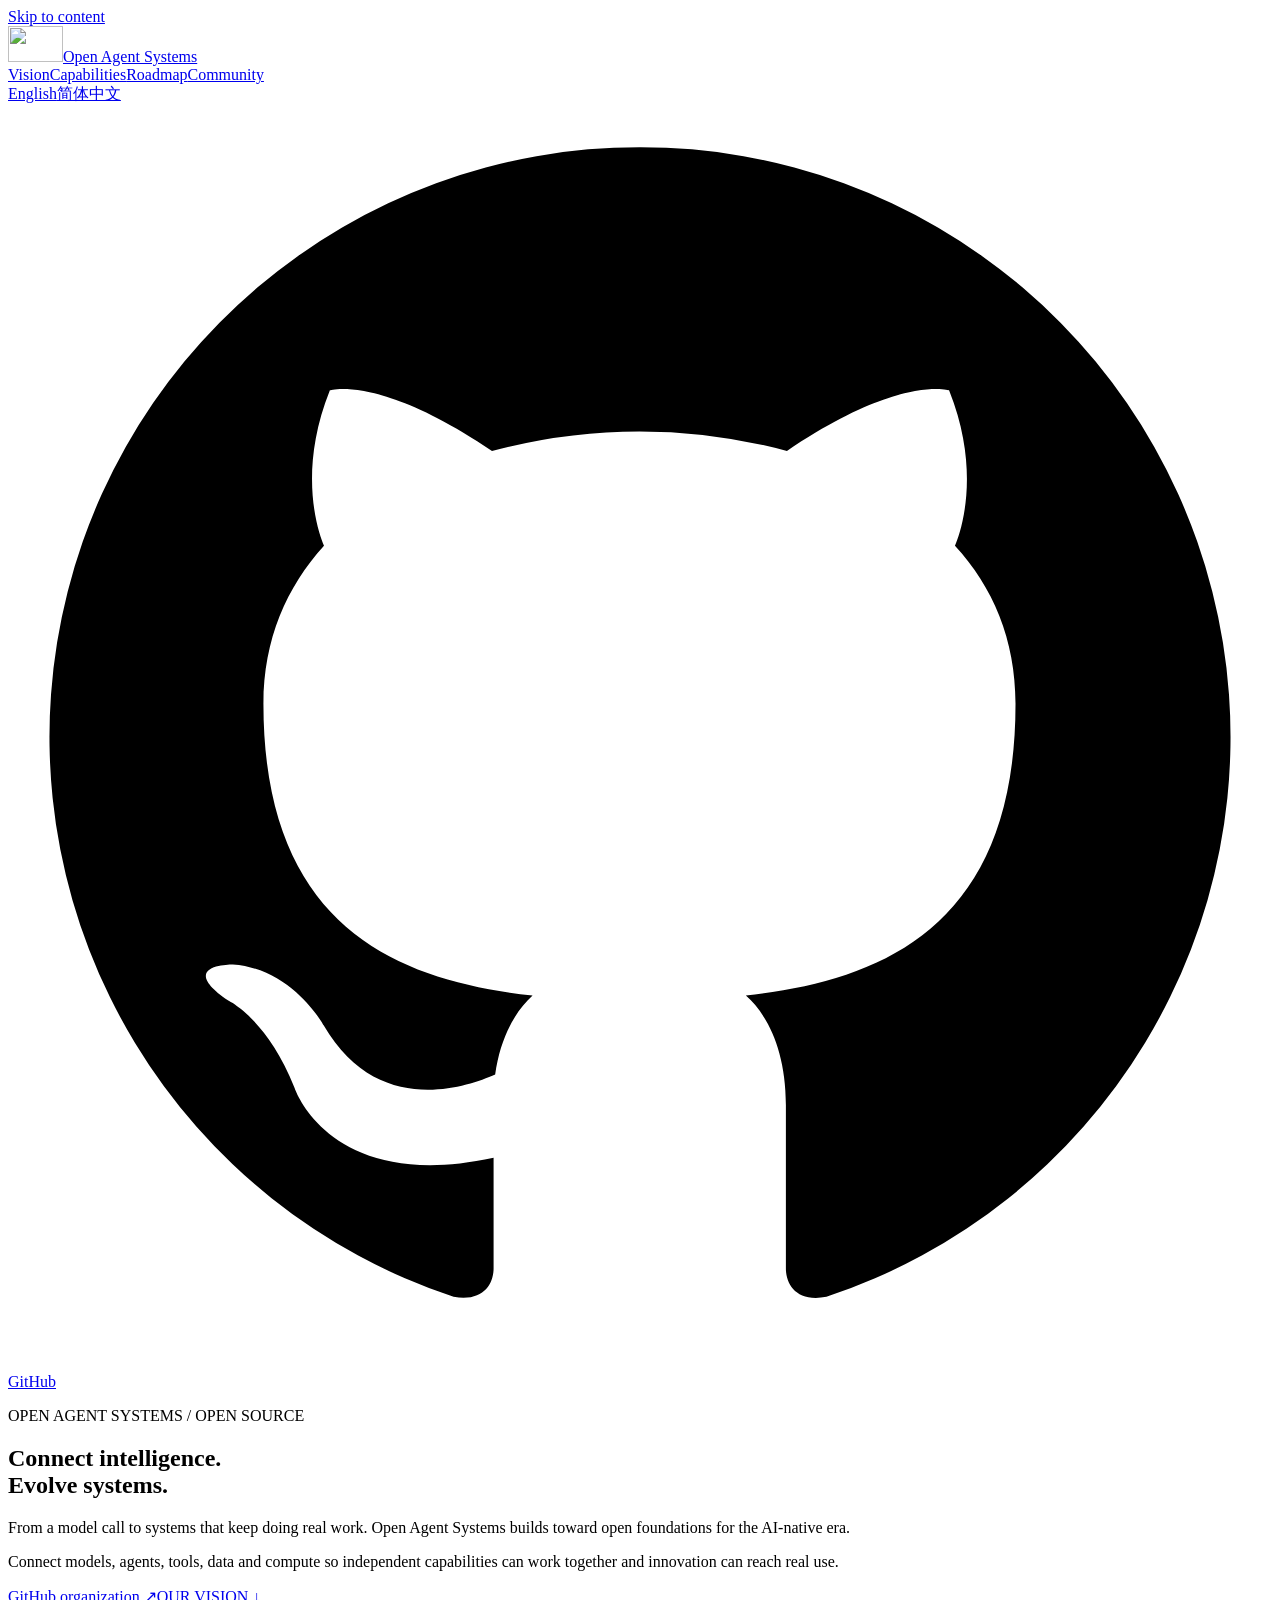
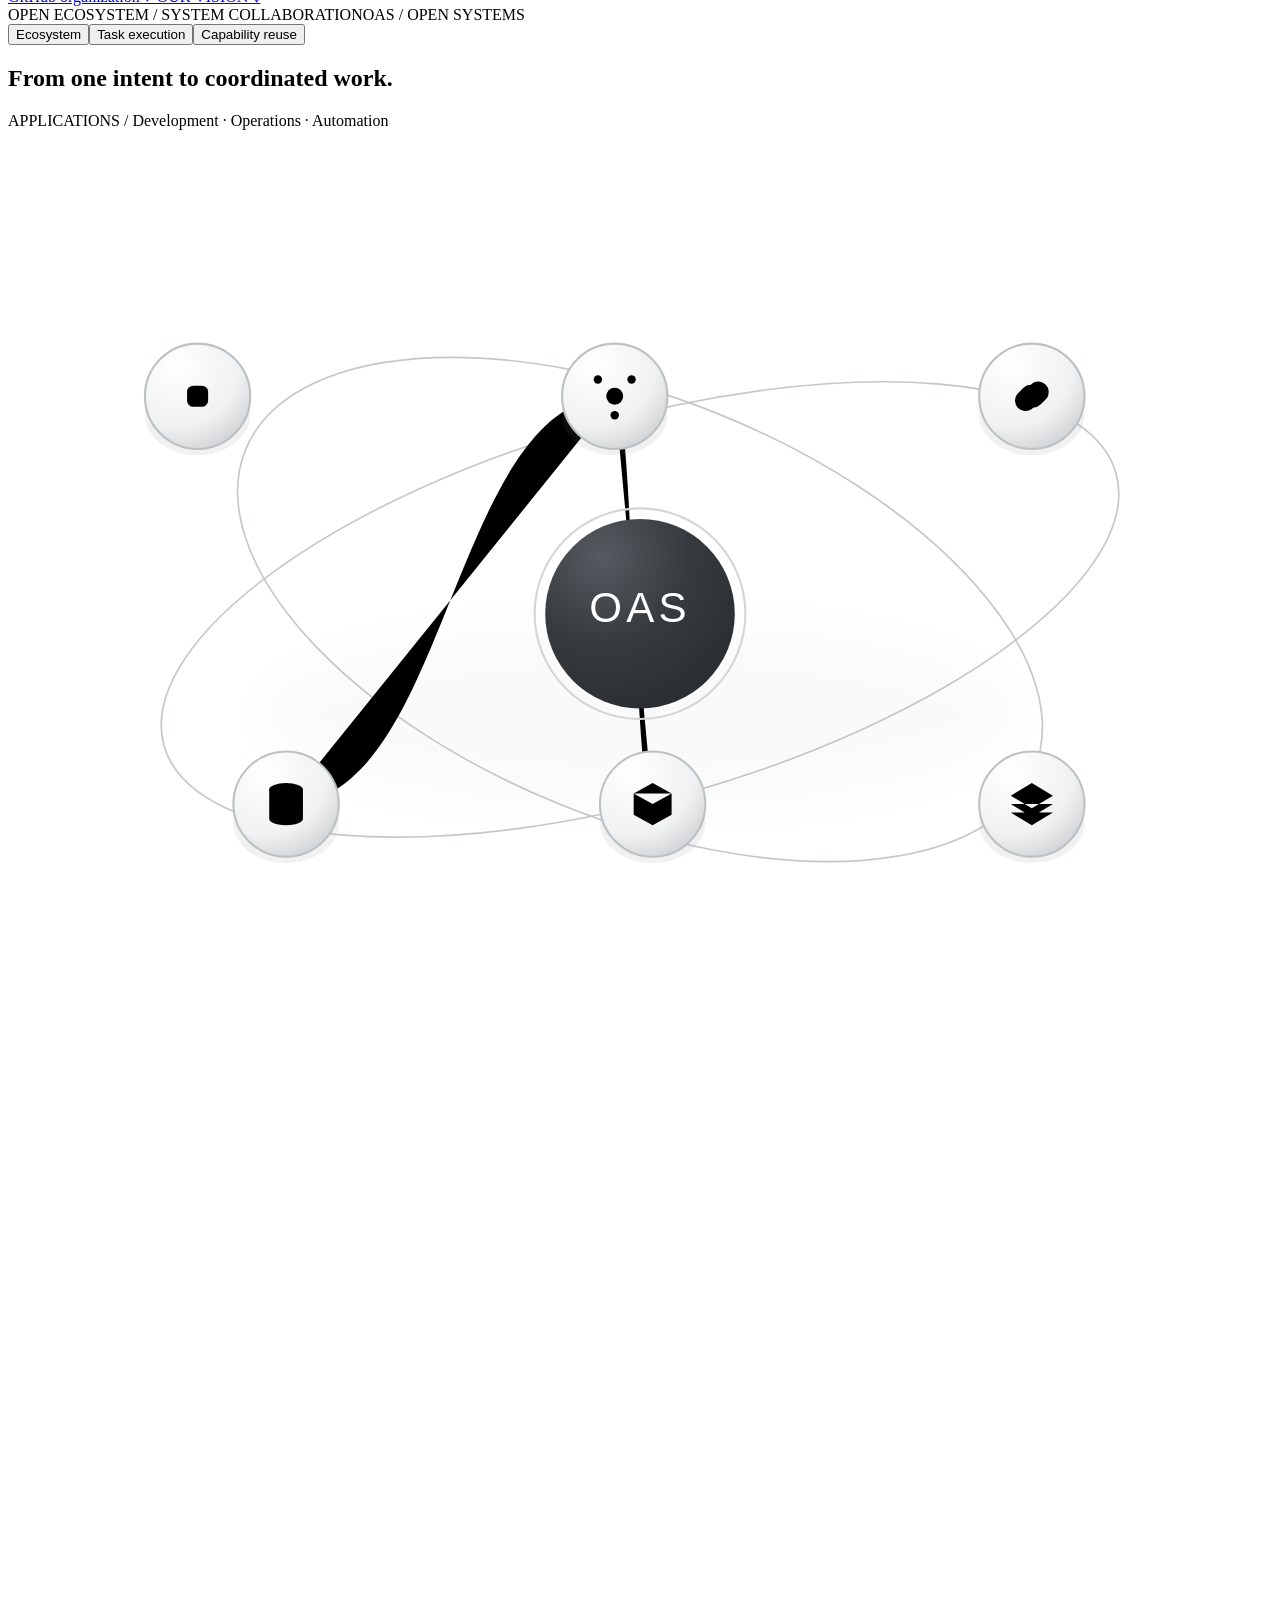
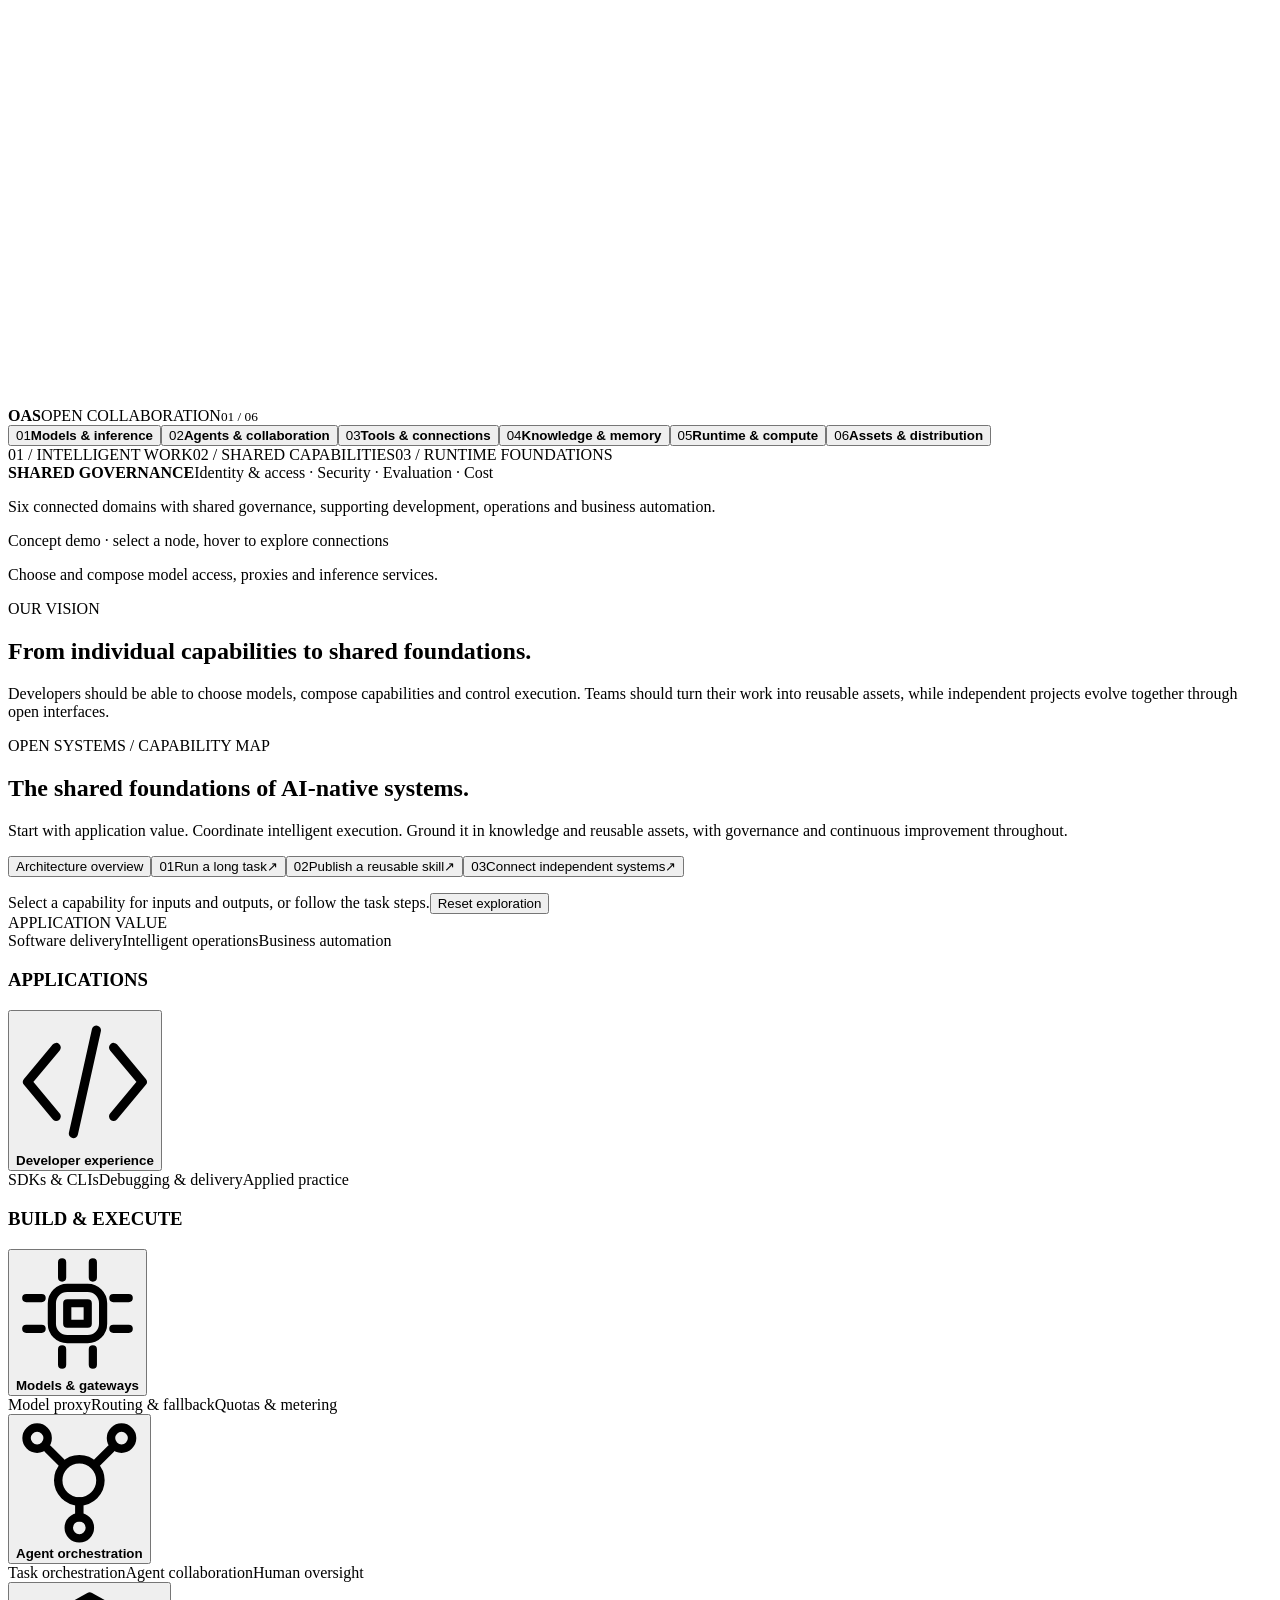
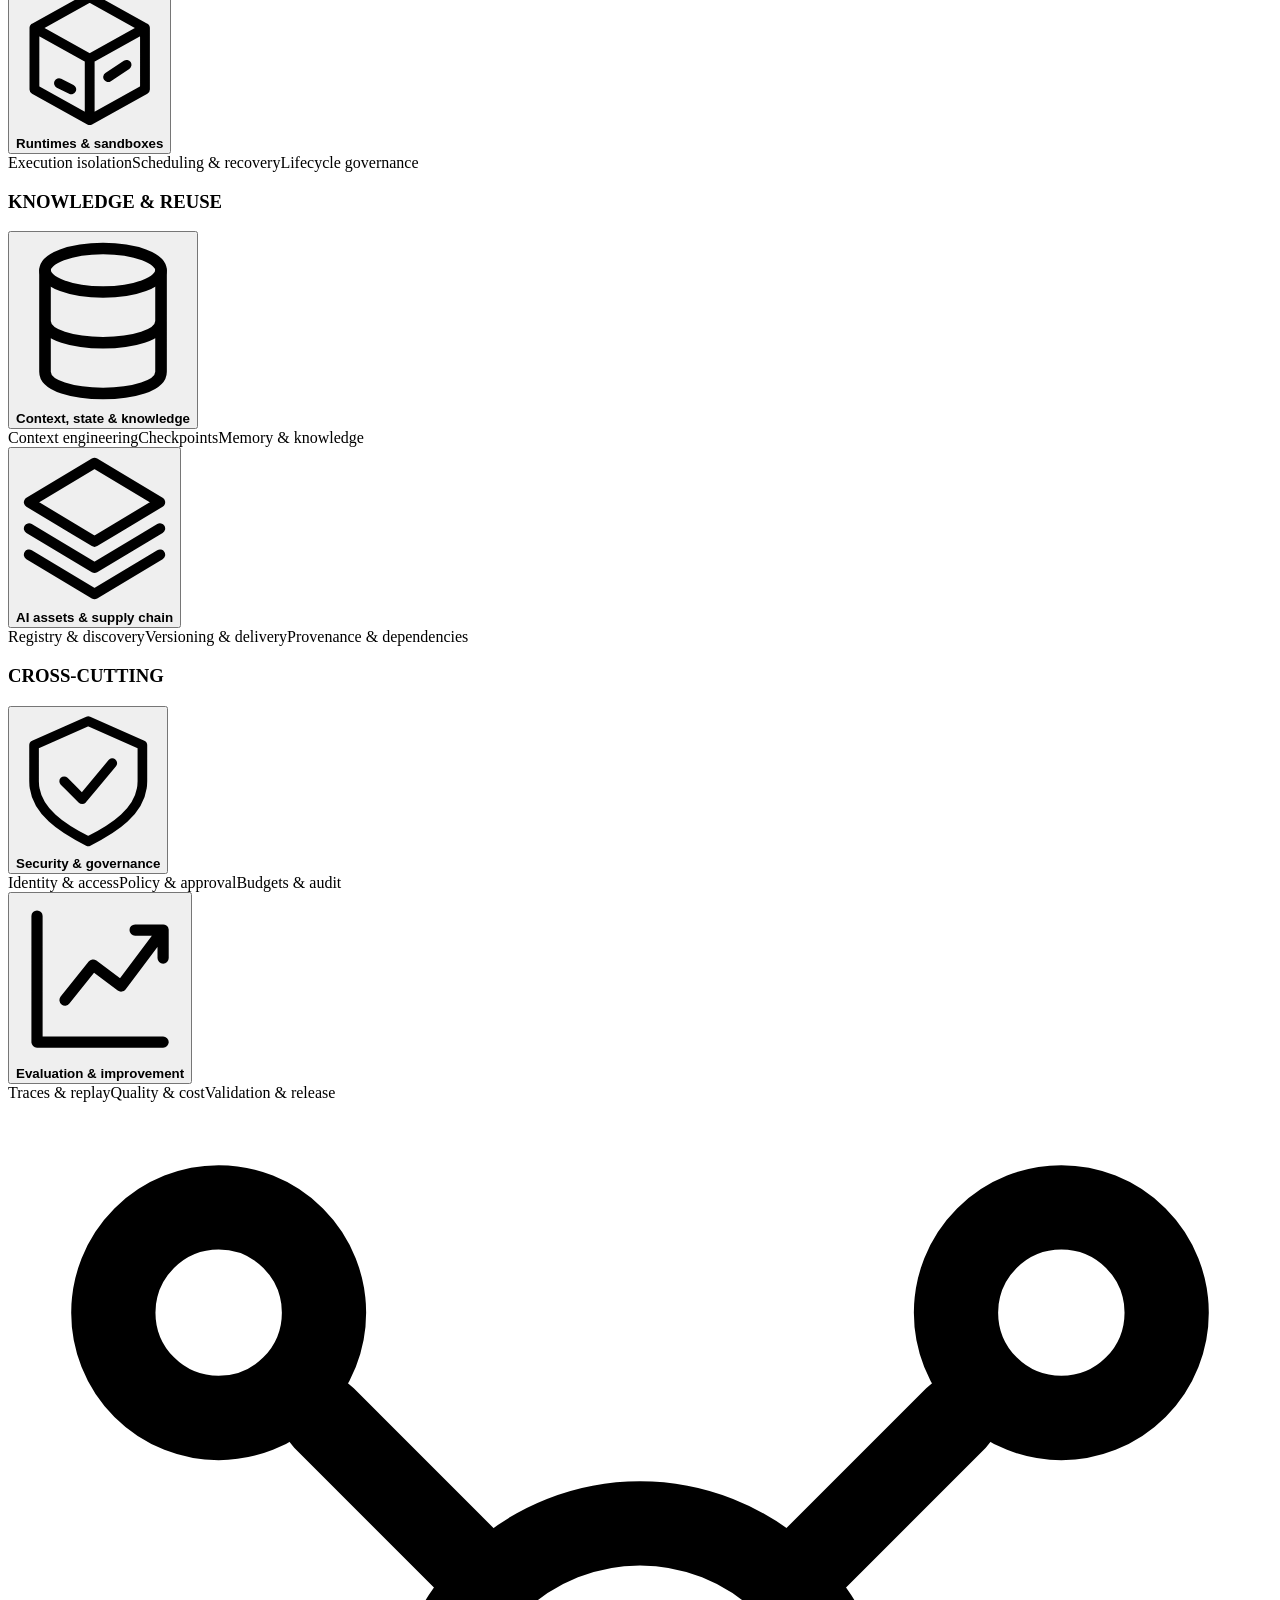
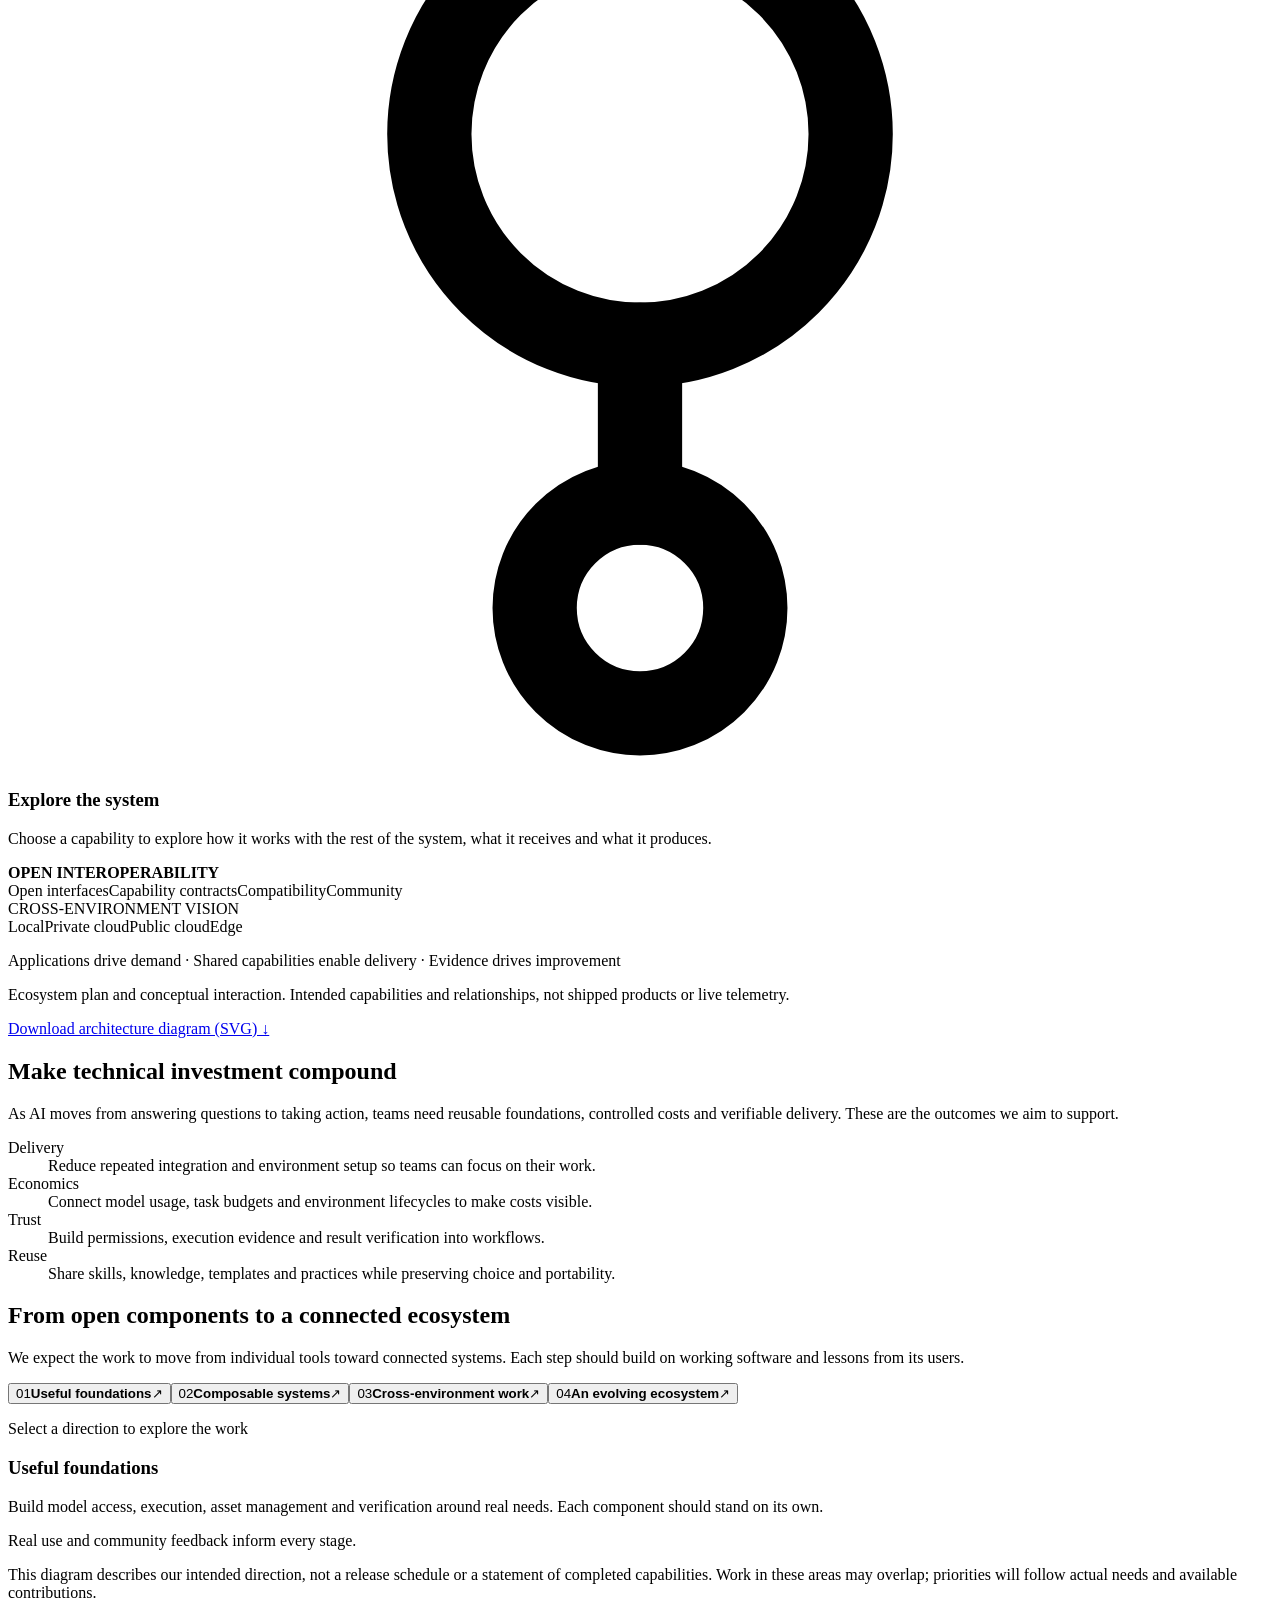
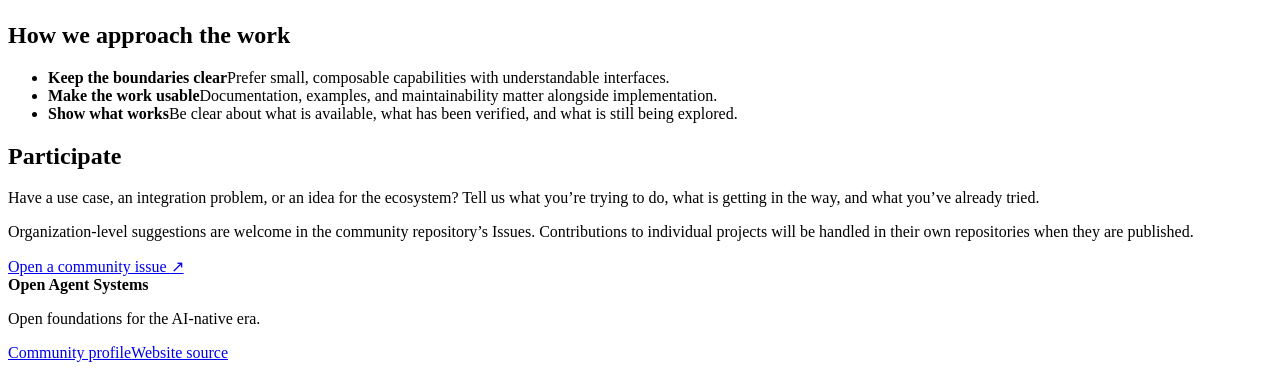
==== commit 3de02689: "Revert "Merge pull request #2 from Open-Agent-Systems/feat/1-technology-visual-refresh" This reverts" ====
--- a/docs/index.html
+++ b/docs/index.html
@@ -3,15 +3,15 @@
 <head>
 <meta charset="utf-8"><meta name="viewport" content="width=device-width, initial-scale=1">
 <title>Open Agent Systems — Open foundations for AI-native systems</title><meta name="description" content="Open foundations connecting models, agents, tools, data and compute for AI systems that can run, be governed and evolve.">
-<meta name="theme-color" content="#080f20"><link rel="canonical" href="https://open-agent-systems.github.io/">
+<meta name="theme-color" content="#fafafa"><link rel="canonical" href="https://open-agent-systems.github.io/">
 <link rel="alternate" hreflang="en" href="https://open-agent-systems.github.io/">
 <link rel="alternate" hreflang="zh-CN" href="https://open-agent-systems.github.io/zh/"><link rel="alternate" hreflang="x-default" href="https://open-agent-systems.github.io/">
 <meta property="og:type" content="website"><meta property="og:site_name" content="Open Agent Systems">
 <meta property="og:title" content="Open Agent Systems — Open foundations for AI-native systems"><meta property="og:description" content="Open foundations connecting models, agents, tools, data and compute for AI systems that can run, be governed and evolve.">
 <meta property="og:url" content="https://open-agent-systems.github.io/"><meta property="og:image" content="https://open-agent-systems.github.io/assets/oas-banner.jpg">
 <meta name="twitter:card" content="summary_large_image">
-<script src="/assets/site.js?v=80dcac8cc19f" defer></script>
-<link rel="icon" href="/assets/oas-avatar.jpg" type="image/jpeg"><link rel="stylesheet" href="/assets/site.css?v=211d639a1f8b">
+<script src="/assets/site.js?v=890422786c19" defer></script>
+<link rel="icon" href="/assets/oas-avatar.jpg" type="image/jpeg"><link rel="stylesheet" href="/assets/site.css?v=65c514253518">
 </head>
 <body>
 <a class="skip" href="#main">Skip to content</a>
@@ -22,39 +22,7 @@
 </header>
 <main id="main" class="wrap">
 <section class="intro">
-<div class="intro-heading"><p class="label">OPEN AGENT SYSTEMS / OPEN SOURCE</p><h1>Connect intelligence.<br>Evolve systems.</h1><div class="intro-text"><p>From a model call to systems that keep doing real work. Open Agent Systems builds toward open foundations for the AI-native era.</p><p>Connect models, agents, tools, data and compute so independent capabilities can work together and innovation can reach real use.</p><div class="links"><a href="https://github.com/Open-Agent-Systems">GitHub organization <span aria-hidden="true">↗</span></a><a href="#vision">OUR VISION <span aria-hidden="true">↓</span></a></div></div></div><div class="ecosystem eco-panel" data-eco="{&quot;nodes&quot;: [[&quot;Models &amp; inference&quot;, &quot;Choose and compose model access, proxies and inference services.&quot;], [&quot;Agents &amp; collaboration&quot;, &quot;Coordinate tasks, delegation and human oversight across capabilities.&quot;], [&quot;Tools &amp; connections&quot;, &quot;Connect external systems through tools, MCP and APIs to take action.&quot;], [&quot;Knowledge &amp; memory&quot;, &quot;Ground tasks in knowledge and context while preserving useful experience.&quot;], [&quot;Runtime &amp; compute&quot;, &quot;Provide governed sandboxes, workspaces and scheduling across cloud and local environments.&quot;], [&quot;Assets &amp; distribution&quot;, &quot;Version skills, prompts, workflows and templates for reuse across projects.&quot;]], &quot;modes&quot;: [[&quot;Ecosystem&quot;, &quot;OPEN COLLABORATION&quot;, &quot;Six connected domains with shared governance, supporting development, operations and business automation.&quot;, [0, 1, 2, 4, 3, 5]], [&quot;Task execution&quot;, &quot;INTENT TO OUTCOME&quot;, &quot;Models and knowledge inform planning. Agents use tools in controlled environments and produce verifiable outputs.&quot;, [0, 3, 1, 2, 4, 5]], [&quot;Capability reuse&quot;, &quot;OUTCOME TO REUSE&quot;, &quot;Outputs become validated, versioned assets, then feed knowledge, tools and agents in future work.&quot;, [4, 5, 3, 2, 1, 0]]], &quot;title&quot;: &quot;OPEN ECOSYSTEM / SYSTEM COLLABORATION&quot;, &quot;apps&quot;: &quot;APPLICATIONS / Development · Operations · Automation&quot;, &quot;governance&quot;: &quot;SHARED GOVERNANCE&quot;, &quot;guards&quot;: &quot;Identity &amp; access · Security · Evaluation · Cost&quot;, &quot;note&quot;: &quot;Concept demo · select a node, hover to explore connections&quot;, &quot;play&quot;: &quot;Play motion&quot;, &quot;pause&quot;: &quot;Pause motion&quot;, &quot;sceneTitles&quot;: [&quot;From one intent to coordinated work.&quot;, &quot;A clear path. A controlled execution.&quot;, &quot;Every outcome becomes a foundation.&quot;]}"><div class="ecosystem-heading"><span>OPEN ECOSYSTEM / SYSTEM COLLABORATION</span><span class="diagram-code">OAS / OPEN SYSTEMS</span></div><div class="eco-modes" aria-label="OPEN ECOSYSTEM / SYSTEM COLLABORATION"><button type="button" class="eco-mode" data-mode="0" aria-pressed="true" aria-controls="eco-stage eco-summary">Ecosystem</button><button type="button" class="eco-mode" data-mode="1" aria-pressed="false" aria-controls="eco-stage eco-summary">Task execution</button><button type="button" class="eco-mode" data-mode="2" aria-pressed="false" aria-controls="eco-stage eco-summary">Capability reuse</button></div><h2 class="scene-title">From one intent to coordinated work.</h2><p class="eco-apps">APPLICATIONS / Development · Operations · Automation</p><div id="eco-stage" class="eco-stage"><svg class="iso-hero" viewBox="0 0 600 440" preserveAspectRatio="xMidYMid meet" aria-hidden="true"><defs>
-      <linearGradient id="node-face" x1="0" y1="0" x2="1" y2="1"><stop stop-color="#526f99"/><stop offset=".5" stop-color="#243e62"/><stop offset="1" stop-color="#14243e"/></linearGradient>
-      <linearGradient id="node-depth" x1="0" y1="0" x2="0" y2="1"><stop stop-color="#293f62"/><stop offset="1" stop-color="#091326"/></linearGradient>
-      <radialGradient id="core"><stop stop-color="#385883"/><stop offset=".65" stop-color="#1c3557"/><stop offset="1" stop-color="#0b1b32"/></radialGradient>
-      <radialGradient id="core-light"><stop stop-color="#70c9ff" stop-opacity=".18"/><stop offset="1" stop-color="#70c9ff" stop-opacity="0"/></radialGradient>
-    </defs><circle cx="300" cy="222" r="128" fill="url(#core-light)"/>
-        <g fill="none" stroke="#5d8ac0" stroke-width=".8" opacity=".4">
-          <ellipse cx="300" cy="222" rx="240" ry="95" transform="rotate(-18 300 222)"/>
-          <ellipse cx="300" cy="222" rx="210" ry="100" transform="rotate(24 300 222)"/>
-          <circle cx="300" cy="222" r="72" stroke-dasharray="2 9"/>
-        </g><path class="scene-edge" data-from="0" data-to="1" d="M90.0 83.6C189.0 83.6,189.0 83.6,288.0 83.6"/><path class="scene-edge" data-from="1" data-to="2" d="M288.0 83.6C387.0 83.6,387.0 83.6,486.0 83.6"/><path class="scene-edge" data-from="3" data-to="1" d="M132.0 330.0C210.0 330.0,210.0 83.6,288.0 83.6"/><path class="scene-edge" data-from="1" data-to="4" d="M288.0 83.6C297.0 83.6,297.0 330.0,306.0 330.0"/><path class="scene-edge" data-from="4" data-to="5" d="M306.0 330.0C396.0 330.0,396.0 330.0,486.0 330.0"/><rect x="251" y="182" width="98" height="98" rx="32" fill="#050d1c" stroke="#385575"/>
-          <rect x="251" y="173" width="98" height="98" rx="32" fill="url(#core)" stroke="#86b6df"/>
-          <path d="M266 194Q267 184 280 184H319" fill="none" stroke="#c2e8ff" stroke-opacity=".55"/>
-          <text x="300" y="224" text-anchor="middle" fill="#edf8ff" font-family="Arial,sans-serif" font-size="24" font-weight="600" letter-spacing="3">OAS</text>
-          <text x="300" y="245" text-anchor="middle" fill="#8cdff5" font-family="monospace" font-size="7" letter-spacing="2">CONNECTED</text><g class="scene-object" data-object="0"><ellipse cx="90.0" cy="117.6" rx="30" ry="9" fill="#020916" opacity=".55"/>
-          <rect x="62.0" y="63.599999999999994" width="56" height="56" rx="18" fill="url(#node-depth)" stroke="#30496b"/>
-          <rect class="node-face" x="62.0" y="55.599999999999994" width="56" height="56" rx="18" fill="url(#node-face)" stroke="#7198bf"/>
-          <path d="M70.0 71.6Q70.0 62.599999999999994 80.0 62.599999999999994H100.0" fill="none" stroke="#ceeaff" stroke-opacity=".45"/><g class="scene-symbol" transform="translate(90.0 83.6)"><g class="scene-glyph" transform="translate(-12 -12)"><rect x="7" y="7" width="10" height="10" rx="3"/><path d="M9 2v3m6-3v3M9 19v3m6-3v3M2 9h3m-3 6h3m14-6h3m-3 6h3M10 10h4v4h-4z"/></g></g></g><g class="scene-object" data-object="1"><ellipse cx="288.0" cy="117.6" rx="30" ry="9" fill="#020916" opacity=".55"/>
-          <rect x="260.0" y="63.599999999999994" width="56" height="56" rx="18" fill="url(#node-depth)" stroke="#30496b"/>
-          <rect class="node-face" x="260.0" y="55.599999999999994" width="56" height="56" rx="18" fill="url(#node-face)" stroke="#7198bf"/>
-          <path d="M268.0 71.6Q268.0 62.599999999999994 278.0 62.599999999999994H298.0" fill="none" stroke="#ceeaff" stroke-opacity=".45"/><g class="scene-symbol" transform="translate(288.0 83.6)"><g class="scene-glyph" transform="translate(-12 -12)"><circle cx="12" cy="12" r="4"/><circle cx="4" cy="4" r="2"/><circle cx="20" cy="4" r="2"/><circle cx="12" cy="21" r="2"/><path d="m6 6 3 3m9-3-3 3m-3 7v3"/></g></g></g><g class="scene-object" data-object="2"><ellipse cx="486.0" cy="117.6" rx="30" ry="9" fill="#020916" opacity=".55"/>
-          <rect x="458.0" y="63.599999999999994" width="56" height="56" rx="18" fill="url(#node-depth)" stroke="#30496b"/>
-          <rect class="node-face" x="458.0" y="55.599999999999994" width="56" height="56" rx="18" fill="url(#node-face)" stroke="#7198bf"/>
-          <path d="M466.0 71.6Q466.0 62.599999999999994 476.0 62.599999999999994H496.0" fill="none" stroke="#ceeaff" stroke-opacity=".45"/><g class="scene-symbol" transform="translate(486.0 83.6)"><g class="scene-glyph" transform="translate(-12 -12)"><path d="m10 8 2-2a5 5 0 0 1 7 7l-3 3a5 5 0 0 1-7 0m5 0-2 2a5 5 0 0 1-7-7l3-3a5 5 0 0 1 7 0m-6 6 6-6"/></g></g></g><g class="scene-object" data-object="3"><ellipse cx="132.0" cy="364.0" rx="30" ry="9" fill="#020916" opacity=".55"/>
-          <rect x="104.0" y="310.0" width="56" height="56" rx="18" fill="url(#node-depth)" stroke="#30496b"/>
-          <rect class="node-face" x="104.0" y="302.0" width="56" height="56" rx="18" fill="url(#node-face)" stroke="#7198bf"/>
-          <path d="M112.0 318.0Q112.0 309.0 122.0 309.0H142.0" fill="none" stroke="#ceeaff" stroke-opacity=".45"/><g class="scene-symbol" transform="translate(132.0 330.0)"><g class="scene-glyph" transform="translate(-12 -12)"><ellipse cx="12" cy="5" rx="8" ry="3"/><path d="M4 5v14c0 4 16 4 16 0V5M4 12c0 4 16 4 16 0"/></g></g></g><g class="scene-object" data-object="4"><ellipse cx="306.0" cy="364.0" rx="30" ry="9" fill="#020916" opacity=".55"/>
-          <rect x="278.0" y="310.0" width="56" height="56" rx="18" fill="url(#node-depth)" stroke="#30496b"/>
-          <rect class="node-face" x="278.0" y="302.0" width="56" height="56" rx="18" fill="url(#node-face)" stroke="#7198bf"/>
-          <path d="M286.0 318.0Q286.0 309.0 296.0 309.0H316.0" fill="none" stroke="#ceeaff" stroke-opacity=".45"/><g class="scene-symbol" transform="translate(306.0 330.0)"><g class="scene-glyph" transform="translate(-12 -12)"><path d="m12 2 9 5v10l-9 5-9-5V7zM3 7l9 5 9-5m-9 5v10m-5-6 2 1m6-2 3-2"/></g></g></g><g class="scene-object" data-object="5"><ellipse cx="486.0" cy="364.0" rx="30" ry="9" fill="#020916" opacity=".55"/>
-          <rect x="458.0" y="310.0" width="56" height="56" rx="18" fill="url(#node-depth)" stroke="#30496b"/>
-          <rect class="node-face" x="458.0" y="302.0" width="56" height="56" rx="18" fill="url(#node-face)" stroke="#7198bf"/>
-          <path d="M466.0 318.0Q466.0 309.0 476.0 309.0H496.0" fill="none" stroke="#ceeaff" stroke-opacity=".45"/><g class="scene-symbol" transform="translate(486.0 330.0)"><g class="scene-glyph" transform="translate(-12 -12)"><path d="m12 2 10 6-10 6L2 8zM2 12l10 6 10-6M2 16l10 6 10-6"/></g></g></g></svg><svg class="eco-wires" viewBox="0 0 600 440" preserveAspectRatio="xMidYMid meet" aria-hidden="true"><g class="eco-links"></g></svg><div class="eco-core"><strong>OAS</strong><span>OPEN COLLABORATION</span><small class="eco-progress">01 / 06</small></div><button type="button" class="eco-node" data-eco-node="0" style="--nx:15%;--ny:24%" aria-pressed="true" aria-controls="eco-detail"><span class="eco-number">01</span><strong>Models &amp; inference</strong><span class="eco-dot" aria-hidden="true"></span></button><button type="button" class="eco-node" data-eco-node="1" style="--nx:48%;--ny:24%" aria-pressed="false" aria-controls="eco-detail"><span class="eco-number">02</span><strong>Agents &amp; collaboration</strong><span class="eco-dot" aria-hidden="true"></span></button><button type="button" class="eco-node" data-eco-node="2" style="--nx:81%;--ny:24%" aria-pressed="false" aria-controls="eco-detail"><span class="eco-number">03</span><strong>Tools &amp; connections</strong><span class="eco-dot" aria-hidden="true"></span></button><button type="button" class="eco-node" data-eco-node="3" style="--nx:22%;--ny:80%" aria-pressed="false" aria-controls="eco-detail"><span class="eco-number">04</span><strong>Knowledge &amp; memory</strong><span class="eco-dot" aria-hidden="true"></span></button><button type="button" class="eco-node" data-eco-node="4" style="--nx:51%;--ny:80%" aria-pressed="false" aria-controls="eco-detail"><span class="eco-number">05</span><strong>Runtime &amp; compute</strong><span class="eco-dot" aria-hidden="true"></span></button><button type="button" class="eco-node" data-eco-node="5" style="--nx:81%;--ny:80%" aria-pressed="false" aria-controls="eco-detail"><span class="eco-number">06</span><strong>Assets &amp; distribution</strong><span class="eco-dot" aria-hidden="true"></span></button></div><div class="iso-level-key"><span>01 / INTELLIGENT WORK</span><span>02 / SHARED CAPABILITIES</span><span>03 / RUNTIME FOUNDATIONS</span></div><div class="eco-governance"><strong>SHARED GOVERNANCE</strong><span>Identity &amp; access · Security · Evaluation · Cost</span></div><p id="eco-summary">Six connected domains with shared governance, supporting development, operations and business automation.</p><div class="eco-toolbar"><span>Concept demo · select a node, hover to explore connections</span><button class="eco-toggle" type="button" hidden>Play motion</button></div><p id="eco-detail">Choose and compose model access, proxies and inference services.</p><noscript><p>Models &amp; inference: Choose and compose model access, proxies and inference services.</p><p>Agents &amp; collaboration: Coordinate tasks, delegation and human oversight across capabilities.</p><p>Tools &amp; connections: Connect external systems through tools, MCP and APIs to take action.</p><p>Knowledge &amp; memory: Ground tasks in knowledge and context while preserving useful experience.</p><p>Runtime &amp; compute: Provide governed sandboxes, workspaces and scheduling across cloud and local environments.</p><p>Assets &amp; distribution: Version skills, prompts, workflows and templates for reuse across projects.</p></noscript></div>
+<div class="intro-heading"><p class="label">OPEN AGENT SYSTEMS / OPEN SOURCE</p><h1>Connect intelligence.<br>Evolve systems.</h1><div class="intro-text"><p>From a model call to systems that keep doing real work. Open Agent Systems builds toward open foundations for the AI-native era.</p><p>Connect models, agents, tools, data and compute so independent capabilities can work together and innovation can reach real use.</p><div class="links"><a href="https://github.com/Open-Agent-Systems">GitHub organization <span aria-hidden="true">↗</span></a><a href="#vision">OUR VISION <span aria-hidden="true">↓</span></a></div></div></div><div class="ecosystem eco-panel" data-eco="{&quot;nodes&quot;: [[&quot;Models &amp; inference&quot;, &quot;Choose and compose model access, proxies and inference services.&quot;], [&quot;Agents &amp; collaboration&quot;, &quot;Coordinate tasks, delegation and human oversight across capabilities.&quot;], [&quot;Tools &amp; connections&quot;, &quot;Connect external systems through tools, MCP and APIs to take action.&quot;], [&quot;Knowledge &amp; memory&quot;, &quot;Ground tasks in knowledge and context while preserving useful experience.&quot;], [&quot;Runtime &amp; compute&quot;, &quot;Provide governed sandboxes, workspaces and scheduling across cloud and local environments.&quot;], [&quot;Assets &amp; distribution&quot;, &quot;Version skills, prompts, workflows and templates for reuse across projects.&quot;]], &quot;modes&quot;: [[&quot;Ecosystem&quot;, &quot;OPEN COLLABORATION&quot;, &quot;Six connected domains with shared governance, supporting development, operations and business automation.&quot;, [0, 1, 2, 4, 3, 5]], [&quot;Task execution&quot;, &quot;INTENT TO OUTCOME&quot;, &quot;Models and knowledge inform planning. Agents use tools in controlled environments and produce verifiable outputs.&quot;, [0, 3, 1, 2, 4, 5]], [&quot;Capability reuse&quot;, &quot;OUTCOME TO REUSE&quot;, &quot;Outputs become validated, versioned assets, then feed knowledge, tools and agents in future work.&quot;, [4, 5, 3, 2, 1, 0]]], &quot;title&quot;: &quot;OPEN ECOSYSTEM / SYSTEM COLLABORATION&quot;, &quot;apps&quot;: &quot;APPLICATIONS / Development · Operations · Automation&quot;, &quot;governance&quot;: &quot;SHARED GOVERNANCE&quot;, &quot;guards&quot;: &quot;Identity &amp; access · Security · Evaluation · Cost&quot;, &quot;note&quot;: &quot;Concept demo · select a node, hover to explore connections&quot;, &quot;play&quot;: &quot;Play motion&quot;, &quot;pause&quot;: &quot;Pause motion&quot;, &quot;sceneTitles&quot;: [&quot;From one intent to coordinated work.&quot;, &quot;A clear path. A controlled execution.&quot;, &quot;Every outcome becomes a foundation.&quot;]}"><div class="ecosystem-heading"><span>OPEN ECOSYSTEM / SYSTEM COLLABORATION</span><span class="diagram-code">OAS / OPEN SYSTEMS</span></div><div class="eco-modes" aria-label="OPEN ECOSYSTEM / SYSTEM COLLABORATION"><button type="button" class="eco-mode" data-mode="0" aria-pressed="true" aria-controls="eco-stage eco-summary">Ecosystem</button><button type="button" class="eco-mode" data-mode="1" aria-pressed="false" aria-controls="eco-stage eco-summary">Task execution</button><button type="button" class="eco-mode" data-mode="2" aria-pressed="false" aria-controls="eco-stage eco-summary">Capability reuse</button></div><h2 class="scene-title">From one intent to coordinated work.</h2><p class="eco-apps">APPLICATIONS / Development · Operations · Automation</p><div id="eco-stage" class="eco-stage"><svg class="iso-hero" viewBox="0 0 600 440" preserveAspectRatio="none" aria-hidden="true"><defs><radialGradient id="pearl" cx="30%" cy="20%" r="85%"><stop stop-color="#ffffff"/><stop offset=".7" stop-color="#f0f1f2"/><stop offset="1" stop-color="#d3d6d8"/></radialGradient><radialGradient id="core" cx="30%" cy="20%" r="90%"><stop stop-color="#555b60"/><stop offset=".5" stop-color="#363b3f"/><stop offset="1" stop-color="#292d30"/></radialGradient><filter id="soft"><feGaussianBlur stdDeviation="8"/></filter></defs><ellipse cx="300" cy="270" rx="180" ry="45" fill="#a6abaf" opacity=".05" filter="url(#soft)"/><g fill="none" stroke="#a6abaf" stroke-width=".8" opacity=".65"><ellipse cx="300" cy="220" rx="235" ry="90" transform="rotate(-16 300 220)"/><ellipse cx="300" cy="220" rx="202" ry="100" transform="rotate(22 300 220)"/></g><path class="scene-edge" data-from="0" data-to="1" d="M90.0 118.80000000000001C189.0 118.80000000000001,189.0 118.80000000000001,288.0 118.80000000000001"/><path class="scene-edge" data-from="1" data-to="2" d="M288.0 118.80000000000001C387.0 118.80000000000001,387.0 118.80000000000001,486.0 118.80000000000001"/><path class="scene-edge" data-from="3" data-to="1" d="M132.0 312.4C210.0 312.4,210.0 118.80000000000001,288.0 118.80000000000001"/><path class="scene-edge" data-from="1" data-to="4" d="M288.0 118.80000000000001C297.0 118.80000000000001,297.0 312.4,306.0 312.4"/><path class="scene-edge" data-from="4" data-to="5" d="M306.0 312.4C396.0 312.4,396.0 312.4,486.0 312.4"/><circle cx="300" cy="222" r="45" fill="url(#core)"/><circle cx="300" cy="222" r="50" fill="none" stroke="#d3d6d8"/><text x="300" y="226" text-anchor="middle" fill="#ffffff" font-family="Arial,sans-serif" font-size="20" letter-spacing="2">OAS</text><g class="scene-object" data-object="0"><ellipse cx="90.0" cy="127.80000000000001" rx="25" ry="19" fill="#747b80" opacity=".1"/><circle cx="90.0" cy="118.80000000000001" r="25" fill="url(#pearl)" stroke="#bcc1c4"/><g class="scene-symbol" transform="translate(90.0 118.80000000000001)"><g class="scene-glyph" transform="translate(-12 -12)"><rect x="7" y="7" width="10" height="10" rx="3"/><path d="M9 2v3m6-3v3M9 19v3m6-3v3M2 9h3m-3 6h3m14-6h3m-3 6h3M10 10h4v4h-4z"/></g></g></g><g class="scene-object" data-object="1"><ellipse cx="288.0" cy="127.80000000000001" rx="25" ry="19" fill="#747b80" opacity=".1"/><circle cx="288.0" cy="118.80000000000001" r="25" fill="url(#pearl)" stroke="#bcc1c4"/><g class="scene-symbol" transform="translate(288.0 118.80000000000001)"><g class="scene-glyph" transform="translate(-12 -12)"><circle cx="12" cy="12" r="4"/><circle cx="4" cy="4" r="2"/><circle cx="20" cy="4" r="2"/><circle cx="12" cy="21" r="2"/><path d="m6 6 3 3m9-3-3 3m-3 7v3"/></g></g></g><g class="scene-object" data-object="2"><ellipse cx="486.0" cy="127.80000000000001" rx="25" ry="19" fill="#747b80" opacity=".1"/><circle cx="486.0" cy="118.80000000000001" r="25" fill="url(#pearl)" stroke="#bcc1c4"/><g class="scene-symbol" transform="translate(486.0 118.80000000000001)"><g class="scene-glyph" transform="translate(-12 -12)"><path d="m10 8 2-2a5 5 0 0 1 7 7l-3 3a5 5 0 0 1-7 0m5 0-2 2a5 5 0 0 1-7-7l3-3a5 5 0 0 1 7 0m-6 6 6-6"/></g></g></g><g class="scene-object" data-object="3"><ellipse cx="132.0" cy="321.4" rx="25" ry="19" fill="#747b80" opacity=".1"/><circle cx="132.0" cy="312.4" r="25" fill="url(#pearl)" stroke="#bcc1c4"/><g class="scene-symbol" transform="translate(132.0 312.4)"><g class="scene-glyph" transform="translate(-12 -12)"><ellipse cx="12" cy="5" rx="8" ry="3"/><path d="M4 5v14c0 4 16 4 16 0V5M4 12c0 4 16 4 16 0"/></g></g></g><g class="scene-object" data-object="4"><ellipse cx="306.0" cy="321.4" rx="25" ry="19" fill="#747b80" opacity=".1"/><circle cx="306.0" cy="312.4" r="25" fill="url(#pearl)" stroke="#bcc1c4"/><g class="scene-symbol" transform="translate(306.0 312.4)"><g class="scene-glyph" transform="translate(-12 -12)"><path d="m12 2 9 5v10l-9 5-9-5V7zM3 7l9 5 9-5m-9 5v10m-5-6 2 1m6-2 3-2"/></g></g></g><g class="scene-object" data-object="5"><ellipse cx="486.0" cy="321.4" rx="25" ry="19" fill="#747b80" opacity=".1"/><circle cx="486.0" cy="312.4" r="25" fill="url(#pearl)" stroke="#bcc1c4"/><g class="scene-symbol" transform="translate(486.0 312.4)"><g class="scene-glyph" transform="translate(-12 -12)"><path d="m12 2 10 6-10 6L2 8zM2 12l10 6 10-6M2 16l10 6 10-6"/></g></g></g></svg><svg class="eco-wires" viewBox="0 0 600 440" preserveAspectRatio="none" aria-hidden="true"><g class="eco-links"></g></svg><div class="eco-core"><strong>OAS</strong><span>OPEN COLLABORATION</span><small class="eco-progress">01 / 06</small></div><button type="button" class="eco-node" data-eco-node="0" style="--nx:15%;--ny:32%" aria-pressed="true" aria-controls="eco-detail"><span class="eco-number">01</span><strong>Models &amp; inference</strong><span class="eco-dot" aria-hidden="true"></span></button><button type="button" class="eco-node" data-eco-node="1" style="--nx:48%;--ny:32%" aria-pressed="false" aria-controls="eco-detail"><span class="eco-number">02</span><strong>Agents &amp; collaboration</strong><span class="eco-dot" aria-hidden="true"></span></button><button type="button" class="eco-node" data-eco-node="2" style="--nx:81%;--ny:32%" aria-pressed="false" aria-controls="eco-detail"><span class="eco-number">03</span><strong>Tools &amp; connections</strong><span class="eco-dot" aria-hidden="true"></span></button><button type="button" class="eco-node" data-eco-node="3" style="--nx:22%;--ny:76%" aria-pressed="false" aria-controls="eco-detail"><span class="eco-number">04</span><strong>Knowledge &amp; memory</strong><span class="eco-dot" aria-hidden="true"></span></button><button type="button" class="eco-node" data-eco-node="4" style="--nx:51%;--ny:76%" aria-pressed="false" aria-controls="eco-detail"><span class="eco-number">05</span><strong>Runtime &amp; compute</strong><span class="eco-dot" aria-hidden="true"></span></button><button type="button" class="eco-node" data-eco-node="5" style="--nx:81%;--ny:76%" aria-pressed="false" aria-controls="eco-detail"><span class="eco-number">06</span><strong>Assets &amp; distribution</strong><span class="eco-dot" aria-hidden="true"></span></button></div><div class="iso-level-key"><span>01 / INTELLIGENT WORK</span><span>02 / SHARED CAPABILITIES</span><span>03 / RUNTIME FOUNDATIONS</span></div><div class="eco-governance"><strong>SHARED GOVERNANCE</strong><span>Identity &amp; access · Security · Evaluation · Cost</span></div><p id="eco-summary">Six connected domains with shared governance, supporting development, operations and business automation.</p><div class="eco-toolbar"><span>Concept demo · select a node, hover to explore connections</span><button class="eco-toggle" type="button" hidden>Play motion</button></div><p id="eco-detail">Choose and compose model access, proxies and inference services.</p><noscript><p>Models &amp; inference: Choose and compose model access, proxies and inference services.</p><p>Agents &amp; collaboration: Coordinate tasks, delegation and human oversight across capabilities.</p><p>Tools &amp; connections: Connect external systems through tools, MCP and APIs to take action.</p><p>Knowledge &amp; memory: Ground tasks in knowledge and context while preserving useful experience.</p><p>Runtime &amp; compute: Provide governed sandboxes, workspaces and scheduling across cloud and local environments.</p><p>Assets &amp; distribution: Version skills, prompts, workflows and templates for reuse across projects.</p></noscript></div>
 </section>
 <section id="vision" class="vision"><p class="label">OUR VISION</p><h2>From individual capabilities to shared foundations.</h2><p>Developers should be able to choose models, compose capabilities and control execution. Teams should turn their work into reusable assets, while independent projects evolve together through open interfaces.</p></section>
 <section id="architecture" class="architecture"><div class="architecture-head"><div><p class="label">OPEN SYSTEMS / CAPABILITY MAP</p><h2>The shared foundations of AI-native systems.</h2></div><p>Start with application value. Coordinate intelligent execution. Ground it in knowledge and reusable assets, with governance and continuous improvement throughout.</p></div><div class="journey-bar"><div class="journey-choices"><button type="button" class="overview-choice" aria-pressed="true">Architecture overview</button><button type="button" class="journey-choice" aria-pressed="false" aria-controls="journey-description" data-domains="0,1,2,3,5,6" data-steps="[[0, &quot;Access models&quot;], [1, &quot;Plan work&quot;], [2, &quot;Execute&quot;], [3, &quot;Persist state&quot;], [6, &quot;Verify results&quot;]]" data-description="Access a model → orchestrate work → execute in isolation → persist state → verify results. Permissions and budgets constrain execution."><span>01</span>Run a long task<span aria-hidden="true">↗</span></button><button type="button" class="journey-choice" aria-pressed="false" aria-controls="journey-description" data-domains="4,5,6,7" data-steps="[[7, &quot;Develop&quot;], [6, &quot;Evaluate&quot;], [5, &quot;Review access&quot;], [4, &quot;Publish&quot;]]" data-description="Develop and debug → evaluate → review access → publish a version. Turn an implementation into a discoverable, traceable asset."><span>02</span>Publish a reusable skill<span aria-hidden="true">↗</span></button><button type="button" class="journey-choice" aria-pressed="false" aria-controls="journey-description" data-domains="0,1,3,4,5" data-steps="[[4, &quot;Discover&quot;], [5, &quot;Authorize&quot;], [1, &quot;Delegate&quot;], [3, &quot;Exchange state&quot;], [0, &quot;Call models&quot;]]" data-description="Discover capabilities → verify identity and access → delegate tasks → exchange state and results across explicit boundaries."><span>03</span>Connect independent systems<span aria-hidden="true">↗</span></button></div><p id="journey-description" aria-live="polite"></p></div><div class="journey-stepper" data-prev="Previous" data-next="Next" data-label="CURRENT STAGE" aria-label="EXPLORE A TASK PATH"></div><div class="explorer-toolbar"><span>Select a capability for inputs and outputs, or follow the task steps.</span><button type="button" class="explorer-reset">Reset exploration</button></div><div class="architecture-map"><div class="system-outcome"><span class="system-eyebrow">APPLICATION VALUE</span><div><span>Software delivery</span><span>Intelligent operations</span><span>Business automation</span></div></div><div class="iso-explorer"><div class="architecture-matrix"><div class="matrix-band"><h3>APPLICATIONS</h3><div class="matrix-items"><div class="architecture-layer" data-domain="7" data-related="1,4,6" style="--mx:15%;--my:12%"><button type="button" class="layer-select" aria-expanded="false" data-layer="7" aria-controls="insight-7"><svg class="capability-icon" viewBox="0 0 24 24" fill="none" stroke="currentColor" stroke-width="1.6" stroke-linecap="round" stroke-linejoin="round" aria-hidden="true"><path d="m7 6-5 6 5 6m10-12 5 6-5 6M14 3l-4 18"/></svg><strong>Developer experience</strong><span class="layer-plus" aria-hidden="true"></span></button><div class="matrix-tags"><span>SDKs &amp; CLIs</span><span>Debugging &amp; delivery</span><span>Applied practice</span></div><noscript><p>Bring shared capabilities into everyday development and validate them through real workflows.</p></noscript></div></div></div><div class="matrix-band"><h3>BUILD &amp; EXECUTE</h3><div class="matrix-items"><div class="architecture-layer" data-domain="0" data-related="1,5,6" style="--mx:16%;--my:43%"><button type="button" class="layer-select" aria-expanded="false" data-layer="0" aria-controls="insight-0"><svg class="capability-icon" viewBox="0 0 24 24" fill="none" stroke="currentColor" stroke-width="1.6" stroke-linecap="round" stroke-linejoin="round" aria-hidden="true"><rect x="7" y="7" width="10" height="10" rx="3"/><path d="M9 2v3m6-3v3M9 19v3m6-3v3M2 9h3m-3 6h3m14-6h3m-3 6h3M10 10h4v4h-4z"/></svg><strong>Models &amp; gateways</strong><span class="layer-plus" aria-hidden="true"></span></button><div class="matrix-tags"><span>Model proxy</span><span>Routing &amp; fallback</span><span>Quotas &amp; metering</span></div><noscript><p>Govern model access, traffic, credentials and costs while preserving choice of providers.</p></noscript></div><div class="architecture-layer" data-domain="1" data-related="0,2,3" style="--mx:48%;--my:43%"><button type="button" class="layer-select" aria-expanded="false" data-layer="1" aria-controls="insight-1"><svg class="capability-icon" viewBox="0 0 24 24" fill="none" stroke="currentColor" stroke-width="1.6" stroke-linecap="round" stroke-linejoin="round" aria-hidden="true"><circle cx="12" cy="12" r="4"/><circle cx="4" cy="4" r="2"/><circle cx="20" cy="4" r="2"/><circle cx="12" cy="21" r="2"/><path d="m6 6 3 3m9-3-3 3m-3 7v3"/></svg><strong>Agent orchestration</strong><span class="layer-plus" aria-hidden="true"></span></button><div class="matrix-tags"><span>Task orchestration</span><span>Agent collaboration</span><span>Human oversight</span></div><noscript><p>Coordinate planning, delegation and long-running work around explicit goals and acceptance criteria.</p></noscript></div><div class="architecture-layer" data-domain="2" data-related="1,3,5" style="--mx:78%;--my:43%"><button type="button" class="layer-select" aria-expanded="false" data-layer="2" aria-controls="insight-2"><svg class="capability-icon" viewBox="0 0 24 24" fill="none" stroke="currentColor" stroke-width="1.6" stroke-linecap="round" stroke-linejoin="round" aria-hidden="true"><path d="m12 2 9 5v10l-9 5-9-5V7zM3 7l9 5 9-5m-9 5v10m-5-6 2 1m6-2 3-2"/></svg><strong>Runtimes &amp; sandboxes</strong><span class="layer-plus" aria-hidden="true"></span></button><div class="matrix-tags"><span>Execution isolation</span><span>Scheduling &amp; recovery</span><span>Lifecycle governance</span></div><noscript><p>Provide controlled code, browser and desktop environments from provisioning to suspension, recovery and cleanup.</p></noscript></div></div></div><div class="matrix-band"><h3>KNOWLEDGE &amp; REUSE</h3><div class="matrix-items"><div class="architecture-layer" data-domain="3" data-related="1,2,4" style="--mx:32%;--my:77%"><button type="button" class="layer-select" aria-expanded="false" data-layer="3" aria-controls="insight-3"><svg class="capability-icon" viewBox="0 0 24 24" fill="none" stroke="currentColor" stroke-width="1.6" stroke-linecap="round" stroke-linejoin="round" aria-hidden="true"><ellipse cx="12" cy="5" rx="8" ry="3"/><path d="M4 5v14c0 4 16 4 16 0V5M4 12c0 4 16 4 16 0"/></svg><strong>Context, state &amp; knowledge</strong><span class="layer-plus" aria-hidden="true"></span></button><div class="matrix-tags"><span>Context engineering</span><span>Checkpoints</span><span>Memory &amp; knowledge</span></div><noscript><p>Separate what a model sees from durable task facts, with traceable knowledge and bounded access.</p></noscript></div><div class="architecture-layer" data-domain="4" data-related="7,5,6" style="--mx:60%;--my:77%"><button type="button" class="layer-select" aria-expanded="false" data-layer="4" aria-controls="insight-4"><svg class="capability-icon" viewBox="0 0 24 24" fill="none" stroke="currentColor" stroke-width="1.6" stroke-linecap="round" stroke-linejoin="round" aria-hidden="true"><path d="m12 2 10 6-10 6L2 8zM2 12l10 6 10-6M2 16l10 6 10-6"/></svg><strong>AI assets &amp; supply chain</strong><span class="layer-plus" aria-hidden="true"></span></button><div class="matrix-tags"><span>Registry &amp; discovery</span><span>Versioning &amp; delivery</span><span>Provenance &amp; dependencies</span></div><noscript><p>Make prompts, skills, tools, agents and environment templates verifiable, reusable and traceable.</p></noscript></div></div></div><div class="matrix-band"><h3>CROSS-CUTTING</h3><div class="matrix-items"><div class="architecture-layer" data-domain="5" data-related="0,2,4" style="--mx:52%;--my:12%"><button type="button" class="layer-select" aria-expanded="false" data-layer="5" aria-controls="insight-5"><svg class="capability-icon" viewBox="0 0 24 24" fill="none" stroke="currentColor" stroke-width="1.6" stroke-linecap="round" stroke-linejoin="round" aria-hidden="true"><path d="M12 2 3 6v6c0 5 5 8 9 10 4-2 9-5 9-10V6zM8 12l3 3 5-6"/></svg><strong>Security &amp; governance</strong><span class="layer-plus" aria-hidden="true"></span></button><div class="matrix-tags"><span>Identity &amp; access</span><span>Policy &amp; approval</span><span>Budgets &amp; audit</span></div><noscript><p>Carry identity, permissions and budgets through calls and execution with explicit accountability.</p></noscript></div><div class="architecture-layer" data-domain="6" data-related="1,4,7" style="--mx:87%;--my:77%"><button type="button" class="layer-select" aria-expanded="false" data-layer="6" aria-controls="insight-6"><svg class="capability-icon" viewBox="0 0 24 24" fill="none" stroke="currentColor" stroke-width="1.6" stroke-linecap="round" stroke-linejoin="round" aria-hidden="true"><path d="M3 3v18h18M7 15l4-5 4 3 6-8M17 5h4v4"/></svg><strong>Evaluation &amp; improvement</strong><span class="layer-plus" aria-hidden="true"></span></button><div class="matrix-tags"><span>Traces &amp; replay</span><span>Quality &amp; cost</span><span>Validation &amp; release</span></div><noscript><p>Turn task evidence into diagnosis, evaluated changes and controlled releases.</p></noscript></div></div></div></div><aside class="capability-inspector" aria-label="Explore the system"><div class="inspector-welcome"><svg class="inspector-icon" viewBox="0 0 24 24" fill="none" stroke="currentColor" stroke-width="1.6" stroke-linecap="round" stroke-linejoin="round" aria-hidden="true"><circle cx="12" cy="12" r="4"/><circle cx="4" cy="4" r="2"/><circle cx="20" cy="4" r="2"/><circle cx="12" cy="21" r="2"/><path d="m6 6 3 3m9-3-3 3m-3 7v3"/></svg><h3>Explore the system</h3><p>Choose a capability to explore how it works with the rest of the system, what it receives and what it produces.</p></div><div class="node-insight" id="insight-7" hidden><p class="insight-code">CAPABILITY / 08</p><h3>Developer experience</h3><p>Bring shared capabilities into everyday development and validate them through real workflows.</p><dl><dt>INPUT</dt><dd>Use cases, shared capabilities and development configuration</dd><dt>OUTPUT</dt><dd>Debuggable applications, integrations and deliverables</dd></dl><p class="insight-label">EXPLORE CONNECTIONS</p><div class="related-capabilities"><button type="button" class="related-capability" data-target="1">Agent orchestration <span aria-hidden="true">›</span></button><button type="button" class="related-capability" data-target="4">AI assets &amp; supply chain <span aria-hidden="true">›</span></button><button type="button" class="related-capability" data-target="6">Evaluation &amp; improvement <span aria-hidden="true">›</span></button></div><button type="button" class="insight-close" data-close="7">Close details ↑</button></div><div class="node-insight" id="insight-0" hidden><p class="insight-code">CAPABILITY / 01</p><h3>Models &amp; gateways</h3><p>Govern model access, traffic, credentials and costs while preserving choice of providers.</p><dl><dt>INPUT</dt><dd>Task type, model requirements and budget</dd><dt>OUTPUT</dt><dd>Traceable model responses and usage</dd></dl><p class="insight-label">EXPLORE CONNECTIONS</p><div class="related-capabilities"><button type="button" class="related-capability" data-target="1">Agent orchestration <span aria-hidden="true">›</span></button><button type="button" class="related-capability" data-target="5">Security &amp; governance <span aria-hidden="true">›</span></button><button type="button" class="related-capability" data-target="6">Evaluation &amp; improvement <span aria-hidden="true">›</span></button></div><button type="button" class="insight-close" data-close="0">Close details ↑</button></div><div class="node-insight" id="insight-1" hidden><p class="insight-code">CAPABILITY / 02</p><h3>Agent orchestration</h3><p>Coordinate planning, delegation and long-running work around explicit goals and acceptance criteria.</p><dl><dt>INPUT</dt><dd>Goals, acceptance criteria and available capabilities</dd><dt>OUTPUT</dt><dd>Plans, delegation results and execution state</dd></dl><p class="insight-label">EXPLORE CONNECTIONS</p><div class="related-capabilities"><button type="button" class="related-capability" data-target="0">Models &amp; gateways <span aria-hidden="true">›</span></button><button type="button" class="related-capability" data-target="2">Runtimes &amp; sandboxes <span aria-hidden="true">›</span></button><button type="button" class="related-capability" data-target="3">Context, state &amp; knowledge <span aria-hidden="true">›</span></button></div><button type="button" class="insight-close" data-close="1">Close details ↑</button></div><div class="node-insight" id="insight-2" hidden><p class="insight-code">CAPABILITY / 03</p><h3>Runtimes &amp; sandboxes</h3><p>Provide controlled code, browser and desktop environments from provisioning to suspension, recovery and cleanup.</p><dl><dt>INPUT</dt><dd>Execution requests, environment templates and access scope</dd><dt>OUTPUT</dt><dd>Results, workspace artifacts and recovery points</dd></dl><p class="insight-label">EXPLORE CONNECTIONS</p><div class="related-capabilities"><button type="button" class="related-capability" data-target="1">Agent orchestration <span aria-hidden="true">›</span></button><button type="button" class="related-capability" data-target="3">Context, state &amp; knowledge <span aria-hidden="true">›</span></button><button type="button" class="related-capability" data-target="5">Security &amp; governance <span aria-hidden="true">›</span></button></div><button type="button" class="insight-close" data-close="2">Close details ↑</button></div><div class="node-insight" id="insight-3" hidden><p class="insight-code">CAPABILITY / 04</p><h3>Context, state &amp; knowledge</h3><p>Separate what a model sees from durable task facts, with traceable knowledge and bounded access.</p><dl><dt>INPUT</dt><dd>Task events, knowledge sources and access policies</dd><dt>OUTPUT</dt><dd>Recoverable task facts and grounded context</dd></dl><p class="insight-label">EXPLORE CONNECTIONS</p><div class="related-capabilities"><button type="button" class="related-capability" data-target="1">Agent orchestration <span aria-hidden="true">›</span></button><button type="button" class="related-capability" data-target="2">Runtimes &amp; sandboxes <span aria-hidden="true">›</span></button><button type="button" class="related-capability" data-target="4">AI assets &amp; supply chain <span aria-hidden="true">›</span></button></div><button type="button" class="insight-close" data-close="3">Close details ↑</button></div><div class="node-insight" id="insight-4" hidden><p class="insight-code">CAPABILITY / 05</p><h3>AI assets &amp; supply chain</h3><p>Make prompts, skills, tools, agents and environment templates verifiable, reusable and traceable.</p><dl><dt>INPUT</dt><dd>Skills, tools, templates and validation evidence</dd><dt>OUTPUT</dt><dd>Discoverable, versioned capabilities and dependencies</dd></dl><p class="insight-label">EXPLORE CONNECTIONS</p><div class="related-capabilities"><button type="button" class="related-capability" data-target="7">Developer experience <span aria-hidden="true">›</span></button><button type="button" class="related-capability" data-target="5">Security &amp; governance <span aria-hidden="true">›</span></button><button type="button" class="related-capability" data-target="6">Evaluation &amp; improvement <span aria-hidden="true">›</span></button></div><button type="button" class="insight-close" data-close="4">Close details ↑</button></div><div class="node-insight" id="insight-5" hidden><p class="insight-code">CAPABILITY / 06</p><h3>Security &amp; governance</h3><p>Carry identity, permissions and budgets through calls and execution with explicit accountability.</p><dl><dt>INPUT</dt><dd>Caller identity, action risk and resource budgets</dd><dt>OUTPUT</dt><dd>Admission decisions, authorization boundaries and audit evidence</dd></dl><p class="insight-label">EXPLORE CONNECTIONS</p><div class="related-capabilities"><button type="button" class="related-capability" data-target="0">Models &amp; gateways <span aria-hidden="true">›</span></button><button type="button" class="related-capability" data-target="2">Runtimes &amp; sandboxes <span aria-hidden="true">›</span></button><button type="button" class="related-capability" data-target="4">AI assets &amp; supply chain <span aria-hidden="true">›</span></button></div><button type="button" class="insight-close" data-close="5">Close details ↑</button></div><div class="node-insight" id="insight-6" hidden><p class="insight-code">CAPABILITY / 07</p><h3>Evaluation &amp; improvement</h3><p>Turn task evidence into diagnosis, evaluated changes and controlled releases.</p><dl><dt>INPUT</dt><dd>Traces, outcomes, cost and feedback</dd><dt>OUTPUT</dt><dd>Evaluation findings and validated candidate improvements</dd></dl><p class="insight-label">EXPLORE CONNECTIONS</p><div class="related-capabilities"><button type="button" class="related-capability" data-target="1">Agent orchestration <span aria-hidden="true">›</span></button><button type="button" class="related-capability" data-target="4">AI assets &amp; supply chain <span aria-hidden="true">›</span></button><button type="button" class="related-capability" data-target="7">Developer experience <span aria-hidden="true">›</span></button></div><button type="button" class="insight-close" data-close="6">Close details ↑</button></div></aside></div><div class="system-base"><strong>OPEN INTEROPERABILITY</strong><div><span>Open interfaces</span><span>Capability contracts</span><span>Compatibility</span><span>Community</span></div></div><div class="system-environments"><span>CROSS-ENVIRONMENT VISION</span><div><span>Local</span><span>Private cloud</span><span>Public cloud</span><span>Edge</span></div></div></div><p class="system-principle">Applications drive demand · Shared capabilities enable delivery · Evidence drives improvement</p><div class="architecture-caption"><p>Ecosystem plan and conceptual interaction. Intended capabilities and relationships, not shipped products or live telemetry.</p><a href="/assets/architecture.en.svg" download>Download architecture diagram (SVG) ↓</a></div><noscript><p>Run a long task: Access a model → orchestrate work → execute in isolation → persist state → verify results. Permissions and budgets constrain execution.</p><p>Publish a reusable skill: Develop and debug → evaluate → review access → publish a version. Turn an implementation into a discoverable, traceable asset.</p><p>Connect independent systems: Discover capabilities → verify identity and access → delegate tasks → exchange state and results across explicit boundaries.</p></noscript></section>
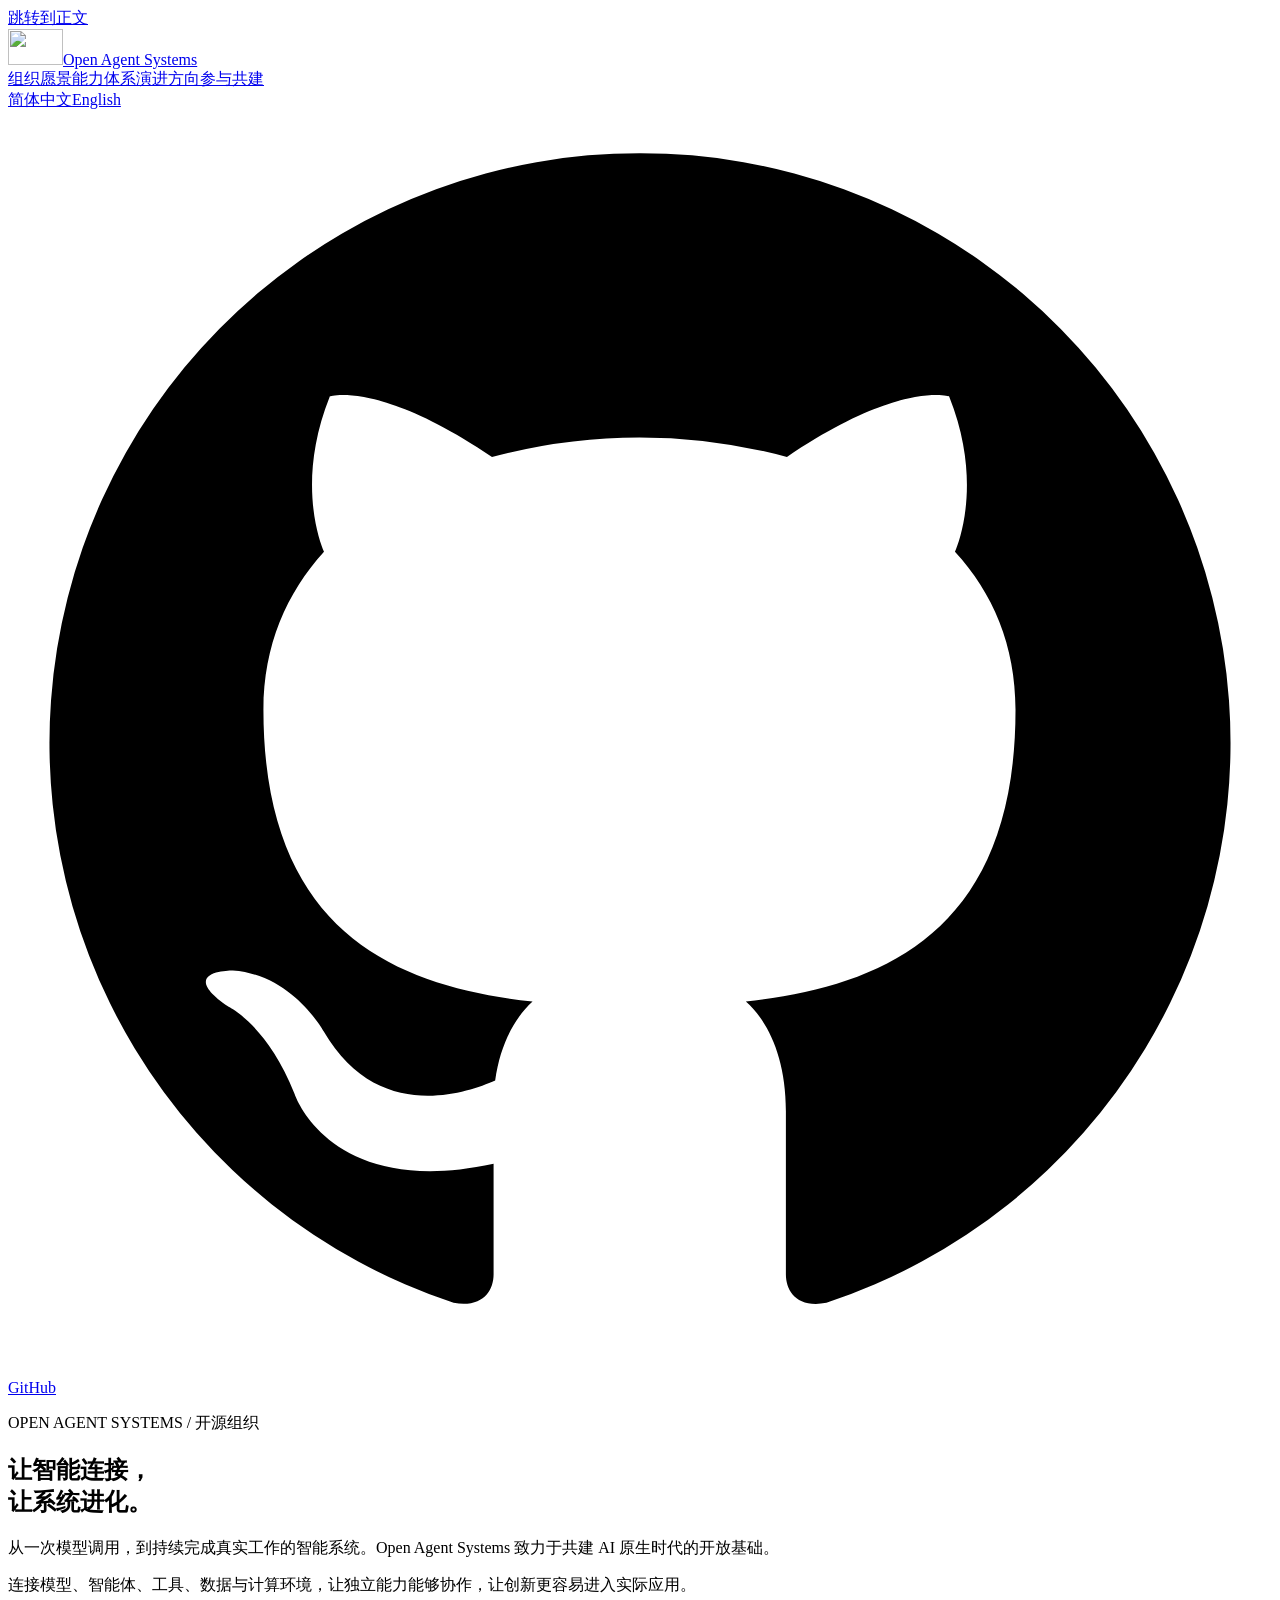
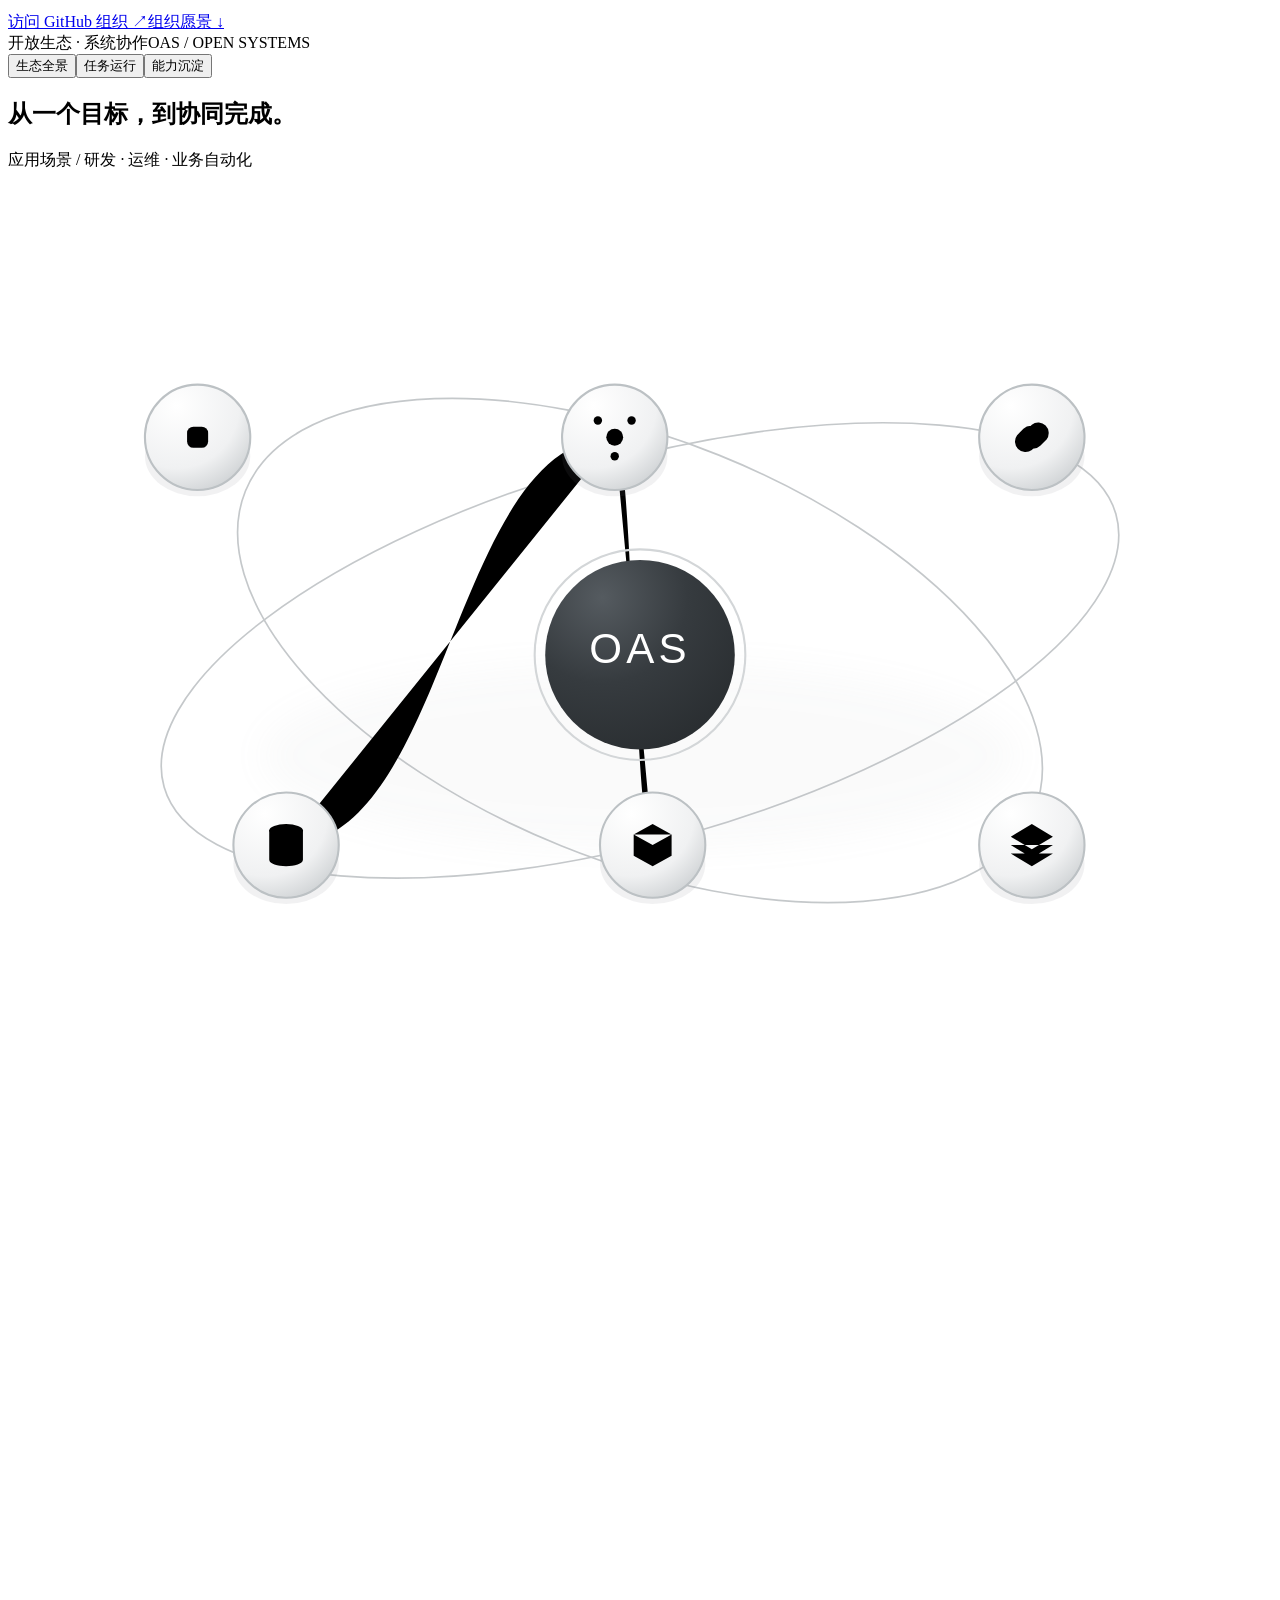
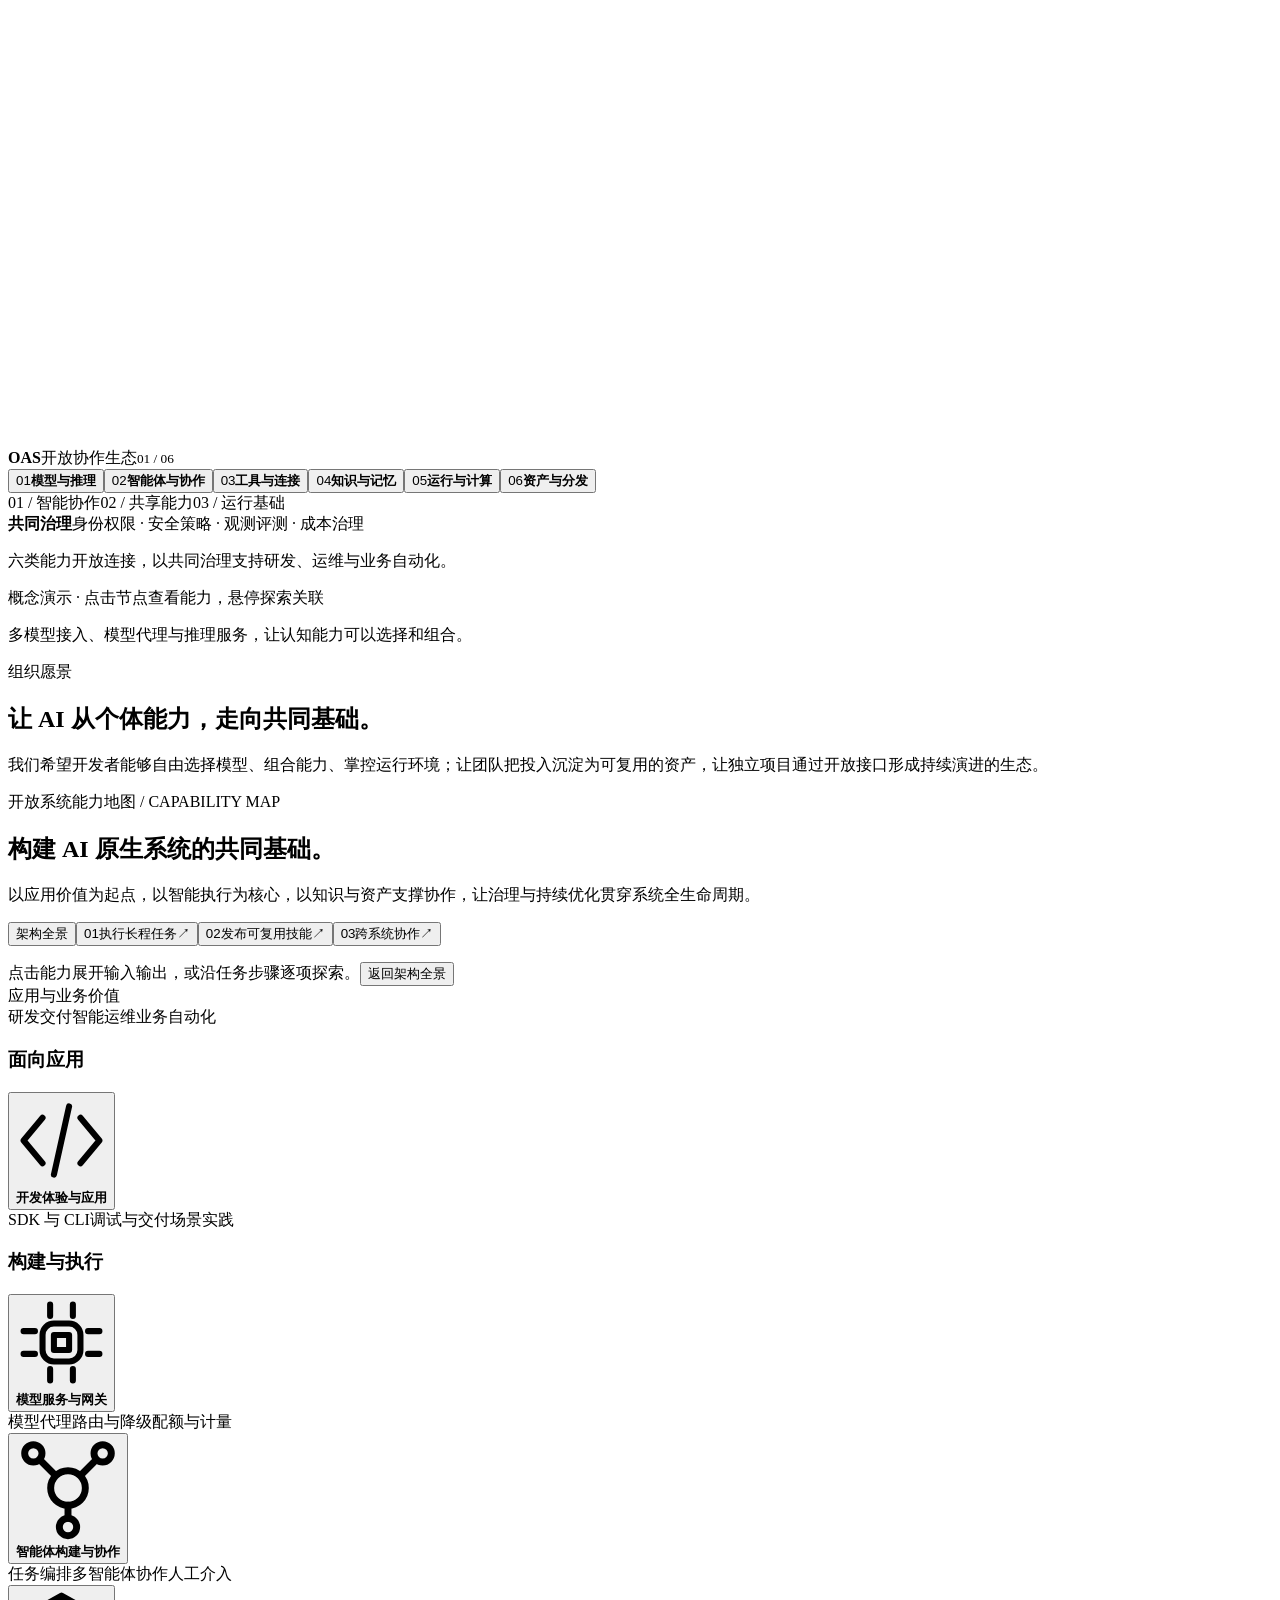
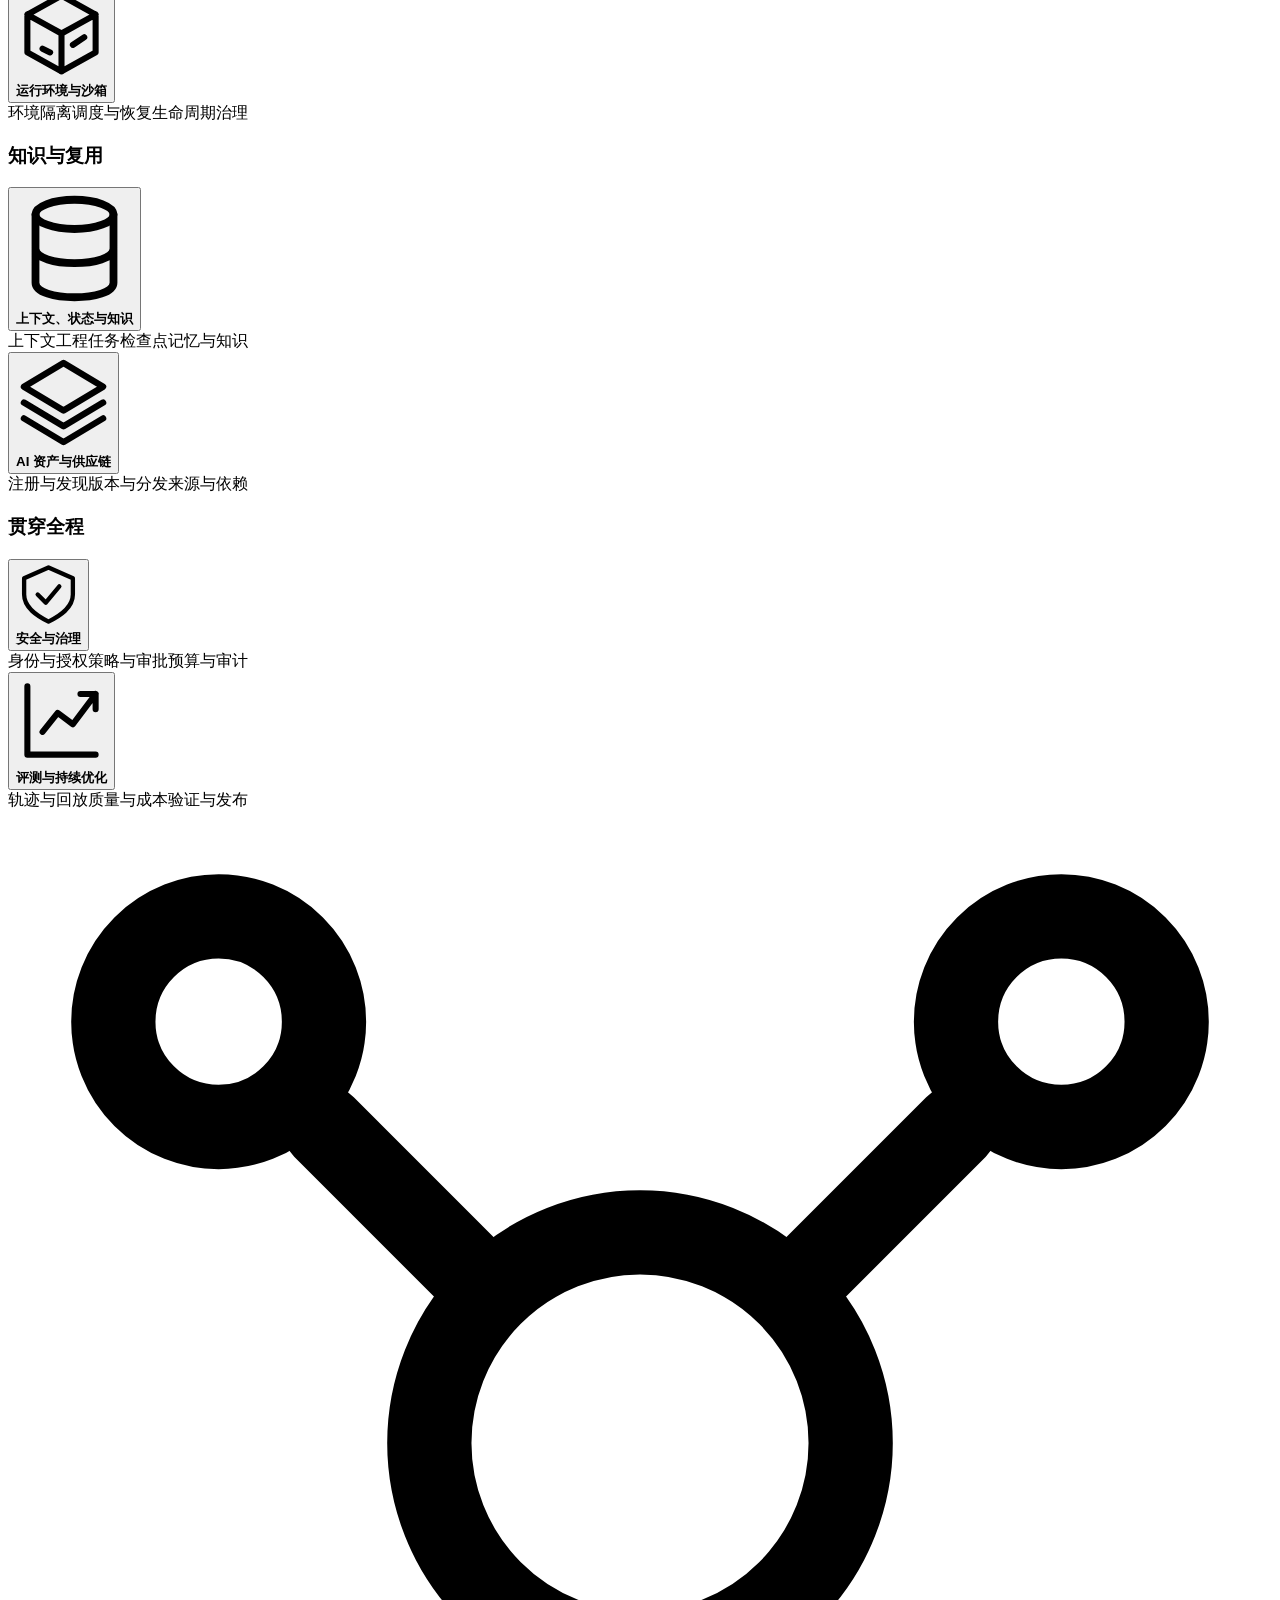
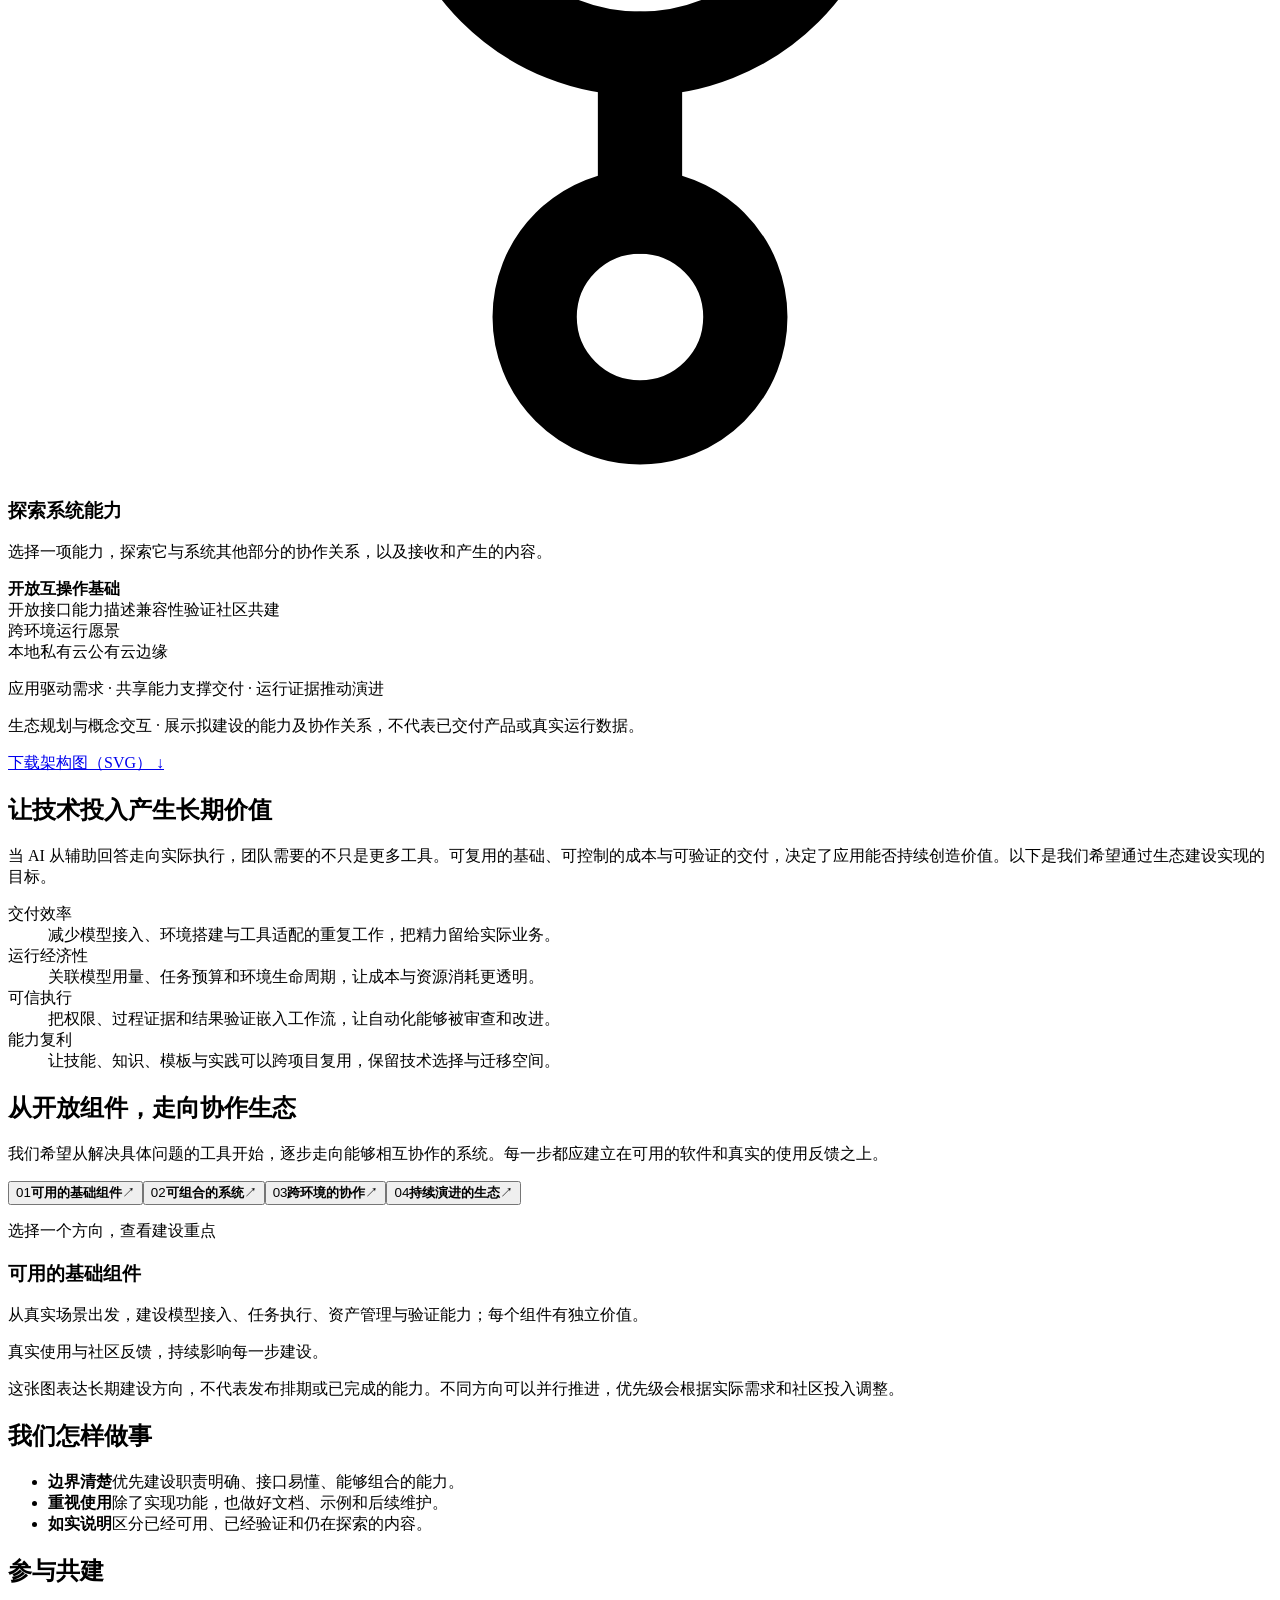
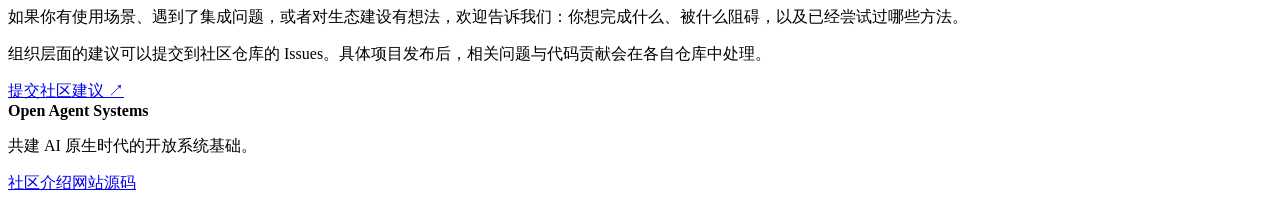
==== commit fcda7d15: "fix: make Chinese the default website language" ====
--- a/docs/index.html
+++ b/docs/index.html
@@ -1,37 +1,37 @@
 <!doctype html>
-<html lang="en">
+<html lang="zh-CN">
 <head>
 <meta charset="utf-8"><meta name="viewport" content="width=device-width, initial-scale=1">
-<title>Open Agent Systems — Open foundations for AI-native systems</title><meta name="description" content="Open foundations connecting models, agents, tools, data and compute for AI systems that can run, be governed and evolve.">
+<title>Open Agent Systems — AI 原生时代的开放系统基础</title><meta name="description" content="连接模型、智能体、工具、数据与计算环境，共建可运行、可治理、持续演进的 AI 原生生态。">
 <meta name="theme-color" content="#fafafa"><link rel="canonical" href="https://open-agent-systems.github.io/">
-<link rel="alternate" hreflang="en" href="https://open-agent-systems.github.io/">
-<link rel="alternate" hreflang="zh-CN" href="https://open-agent-systems.github.io/zh/"><link rel="alternate" hreflang="x-default" href="https://open-agent-systems.github.io/">
+<link rel="alternate" hreflang="zh-CN" href="https://open-agent-systems.github.io/">
+<link rel="alternate" hreflang="en" href="https://open-agent-systems.github.io/en/"><link rel="alternate" hreflang="x-default" href="https://open-agent-systems.github.io/">
 <meta property="og:type" content="website"><meta property="og:site_name" content="Open Agent Systems">
-<meta property="og:title" content="Open Agent Systems — Open foundations for AI-native systems"><meta property="og:description" content="Open foundations connecting models, agents, tools, data and compute for AI systems that can run, be governed and evolve.">
+<meta property="og:title" content="Open Agent Systems — AI 原生时代的开放系统基础"><meta property="og:description" content="连接模型、智能体、工具、数据与计算环境，共建可运行、可治理、持续演进的 AI 原生生态。">
 <meta property="og:url" content="https://open-agent-systems.github.io/"><meta property="og:image" content="https://open-agent-systems.github.io/assets/oas-banner.jpg">
 <meta name="twitter:card" content="summary_large_image">
 <script src="/assets/site.js?v=890422786c19" defer></script>
 <link rel="icon" href="/assets/oas-avatar.jpg" type="image/jpeg"><link rel="stylesheet" href="/assets/site.css?v=65c514253518">
 </head>
 <body>
-<a class="skip" href="#main">Skip to content</a>
+<a class="skip" href="#main">跳转到正文</a>
 <header class="site-header wrap">
 <a class="brand" href="/" aria-label="Open Agent Systems"><img src="/assets/oas-wordmark-symbol.svg" width="55" height="36" alt=""><span>Open Agent Systems</span></a>
-<button class="menu-toggle" data-open-label="Menu" data-close-label="Close" type="button" aria-expanded="false" aria-controls="header-menu" hidden><span>Menu</span><span class="menu-mark" aria-hidden="true"></span></button>
-<div class="header-menu" id="header-menu"><nav class="header-nav" aria-label="Site"><a href="#vision">Vision</a><a href="#architecture">Capabilities</a><a href="#direction">Roadmap</a><a href="#participate">Community</a></nav><div class="header-actions"><nav class="languages" aria-label="Language"><a href="/" lang="en" hreflang="en" aria-current="page">English</a><a href="/zh/" lang="zh-CN" hreflang="zh-CN">简体中文</a></nav><a class="header-github" href="https://github.com/Open-Agent-Systems"><svg viewBox="0 0 24 24" aria-hidden="true"><path d="M12 .8a11.2 11.2 0 0 0-3.54 21.83c.56.1.76-.24.76-.54v-2.1c-3.12.68-3.78-1.33-3.78-1.33-.51-1.3-1.25-1.65-1.25-1.65-1.02-.7.08-.69.08-.69 1.13.08 1.72 1.15 1.72 1.15 1 1.72 2.62 1.22 3.26.94.1-.73.4-1.22.71-1.5-2.49-.28-5.11-1.24-5.11-5.54 0-1.22.44-2.22 1.15-3-.12-.28-.5-1.42.11-2.95 0 0 .94-.3 3.08 1.15a10.7 10.7 0 0 1 5.6 0c2.14-1.45 3.08-1.15 3.08-1.15.61 1.53.23 2.67.11 2.95.72.78 1.15 1.78 1.15 3 0 4.3-2.62 5.26-5.12 5.54.4.35.76 1.03.76 2.08v3.1c0 .3.2.65.77.54A11.2 11.2 0 0 0 12 .8Z"/></svg><span>GitHub</span></a></div></div>
+<button class="menu-toggle" data-open-label="菜单" data-close-label="关闭" type="button" aria-expanded="false" aria-controls="header-menu" hidden><span>菜单</span><span class="menu-mark" aria-hidden="true"></span></button>
+<div class="header-menu" id="header-menu"><nav class="header-nav" aria-label="Site"><a href="#vision">组织愿景</a><a href="#architecture">能力体系</a><a href="#direction">演进方向</a><a href="#participate">参与共建</a></nav><div class="header-actions"><nav class="languages" aria-label="选择语言"><a href="/" lang="zh-CN" hreflang="zh-CN" aria-current="page">简体中文</a><a href="/en/" lang="en" hreflang="en">English</a></nav><a class="header-github" href="https://github.com/Open-Agent-Systems"><svg viewBox="0 0 24 24" aria-hidden="true"><path d="M12 .8a11.2 11.2 0 0 0-3.54 21.83c.56.1.76-.24.76-.54v-2.1c-3.12.68-3.78-1.33-3.78-1.33-.51-1.3-1.25-1.65-1.25-1.65-1.02-.7.08-.69.08-.69 1.13.08 1.72 1.15 1.72 1.15 1 1.72 2.62 1.22 3.26.94.1-.73.4-1.22.71-1.5-2.49-.28-5.11-1.24-5.11-5.54 0-1.22.44-2.22 1.15-3-.12-.28-.5-1.42.11-2.95 0 0 .94-.3 3.08 1.15a10.7 10.7 0 0 1 5.6 0c2.14-1.45 3.08-1.15 3.08-1.15.61 1.53.23 2.67.11 2.95.72.78 1.15 1.78 1.15 3 0 4.3-2.62 5.26-5.12 5.54.4.35.76 1.03.76 2.08v3.1c0 .3.2.65.77.54A11.2 11.2 0 0 0 12 .8Z"/></svg><span>GitHub</span></a></div></div>
 </header>
 <main id="main" class="wrap">
 <section class="intro">
-<div class="intro-heading"><p class="label">OPEN AGENT SYSTEMS / OPEN SOURCE</p><h1>Connect intelligence.<br>Evolve systems.</h1><div class="intro-text"><p>From a model call to systems that keep doing real work. Open Agent Systems builds toward open foundations for the AI-native era.</p><p>Connect models, agents, tools, data and compute so independent capabilities can work together and innovation can reach real use.</p><div class="links"><a href="https://github.com/Open-Agent-Systems">GitHub organization <span aria-hidden="true">↗</span></a><a href="#vision">OUR VISION <span aria-hidden="true">↓</span></a></div></div></div><div class="ecosystem eco-panel" data-eco="{&quot;nodes&quot;: [[&quot;Models &amp; inference&quot;, &quot;Choose and compose model access, proxies and inference services.&quot;], [&quot;Agents &amp; collaboration&quot;, &quot;Coordinate tasks, delegation and human oversight across capabilities.&quot;], [&quot;Tools &amp; connections&quot;, &quot;Connect external systems through tools, MCP and APIs to take action.&quot;], [&quot;Knowledge &amp; memory&quot;, &quot;Ground tasks in knowledge and context while preserving useful experience.&quot;], [&quot;Runtime &amp; compute&quot;, &quot;Provide governed sandboxes, workspaces and scheduling across cloud and local environments.&quot;], [&quot;Assets &amp; distribution&quot;, &quot;Version skills, prompts, workflows and templates for reuse across projects.&quot;]], &quot;modes&quot;: [[&quot;Ecosystem&quot;, &quot;OPEN COLLABORATION&quot;, &quot;Six connected domains with shared governance, supporting development, operations and business automation.&quot;, [0, 1, 2, 4, 3, 5]], [&quot;Task execution&quot;, &quot;INTENT TO OUTCOME&quot;, &quot;Models and knowledge inform planning. Agents use tools in controlled environments and produce verifiable outputs.&quot;, [0, 3, 1, 2, 4, 5]], [&quot;Capability reuse&quot;, &quot;OUTCOME TO REUSE&quot;, &quot;Outputs become validated, versioned assets, then feed knowledge, tools and agents in future work.&quot;, [4, 5, 3, 2, 1, 0]]], &quot;title&quot;: &quot;OPEN ECOSYSTEM / SYSTEM COLLABORATION&quot;, &quot;apps&quot;: &quot;APPLICATIONS / Development · Operations · Automation&quot;, &quot;governance&quot;: &quot;SHARED GOVERNANCE&quot;, &quot;guards&quot;: &quot;Identity &amp; access · Security · Evaluation · Cost&quot;, &quot;note&quot;: &quot;Concept demo · select a node, hover to explore connections&quot;, &quot;play&quot;: &quot;Play motion&quot;, &quot;pause&quot;: &quot;Pause motion&quot;, &quot;sceneTitles&quot;: [&quot;From one intent to coordinated work.&quot;, &quot;A clear path. A controlled execution.&quot;, &quot;Every outcome becomes a foundation.&quot;]}"><div class="ecosystem-heading"><span>OPEN ECOSYSTEM / SYSTEM COLLABORATION</span><span class="diagram-code">OAS / OPEN SYSTEMS</span></div><div class="eco-modes" aria-label="OPEN ECOSYSTEM / SYSTEM COLLABORATION"><button type="button" class="eco-mode" data-mode="0" aria-pressed="true" aria-controls="eco-stage eco-summary">Ecosystem</button><button type="button" class="eco-mode" data-mode="1" aria-pressed="false" aria-controls="eco-stage eco-summary">Task execution</button><button type="button" class="eco-mode" data-mode="2" aria-pressed="false" aria-controls="eco-stage eco-summary">Capability reuse</button></div><h2 class="scene-title">From one intent to coordinated work.</h2><p class="eco-apps">APPLICATIONS / Development · Operations · Automation</p><div id="eco-stage" class="eco-stage"><svg class="iso-hero" viewBox="0 0 600 440" preserveAspectRatio="none" aria-hidden="true"><defs><radialGradient id="pearl" cx="30%" cy="20%" r="85%"><stop stop-color="#ffffff"/><stop offset=".7" stop-color="#f0f1f2"/><stop offset="1" stop-color="#d3d6d8"/></radialGradient><radialGradient id="core" cx="30%" cy="20%" r="90%"><stop stop-color="#555b60"/><stop offset=".5" stop-color="#363b3f"/><stop offset="1" stop-color="#292d30"/></radialGradient><filter id="soft"><feGaussianBlur stdDeviation="8"/></filter></defs><ellipse cx="300" cy="270" rx="180" ry="45" fill="#a6abaf" opacity=".05" filter="url(#soft)"/><g fill="none" stroke="#a6abaf" stroke-width=".8" opacity=".65"><ellipse cx="300" cy="220" rx="235" ry="90" transform="rotate(-16 300 220)"/><ellipse cx="300" cy="220" rx="202" ry="100" transform="rotate(22 300 220)"/></g><path class="scene-edge" data-from="0" data-to="1" d="M90.0 118.80000000000001C189.0 118.80000000000001,189.0 118.80000000000001,288.0 118.80000000000001"/><path class="scene-edge" data-from="1" data-to="2" d="M288.0 118.80000000000001C387.0 118.80000000000001,387.0 118.80000000000001,486.0 118.80000000000001"/><path class="scene-edge" data-from="3" data-to="1" d="M132.0 312.4C210.0 312.4,210.0 118.80000000000001,288.0 118.80000000000001"/><path class="scene-edge" data-from="1" data-to="4" d="M288.0 118.80000000000001C297.0 118.80000000000001,297.0 312.4,306.0 312.4"/><path class="scene-edge" data-from="4" data-to="5" d="M306.0 312.4C396.0 312.4,396.0 312.4,486.0 312.4"/><circle cx="300" cy="222" r="45" fill="url(#core)"/><circle cx="300" cy="222" r="50" fill="none" stroke="#d3d6d8"/><text x="300" y="226" text-anchor="middle" fill="#ffffff" font-family="Arial,sans-serif" font-size="20" letter-spacing="2">OAS</text><g class="scene-object" data-object="0"><ellipse cx="90.0" cy="127.80000000000001" rx="25" ry="19" fill="#747b80" opacity=".1"/><circle cx="90.0" cy="118.80000000000001" r="25" fill="url(#pearl)" stroke="#bcc1c4"/><g class="scene-symbol" transform="translate(90.0 118.80000000000001)"><g class="scene-glyph" transform="translate(-12 -12)"><rect x="7" y="7" width="10" height="10" rx="3"/><path d="M9 2v3m6-3v3M9 19v3m6-3v3M2 9h3m-3 6h3m14-6h3m-3 6h3M10 10h4v4h-4z"/></g></g></g><g class="scene-object" data-object="1"><ellipse cx="288.0" cy="127.80000000000001" rx="25" ry="19" fill="#747b80" opacity=".1"/><circle cx="288.0" cy="118.80000000000001" r="25" fill="url(#pearl)" stroke="#bcc1c4"/><g class="scene-symbol" transform="translate(288.0 118.80000000000001)"><g class="scene-glyph" transform="translate(-12 -12)"><circle cx="12" cy="12" r="4"/><circle cx="4" cy="4" r="2"/><circle cx="20" cy="4" r="2"/><circle cx="12" cy="21" r="2"/><path d="m6 6 3 3m9-3-3 3m-3 7v3"/></g></g></g><g class="scene-object" data-object="2"><ellipse cx="486.0" cy="127.80000000000001" rx="25" ry="19" fill="#747b80" opacity=".1"/><circle cx="486.0" cy="118.80000000000001" r="25" fill="url(#pearl)" stroke="#bcc1c4"/><g class="scene-symbol" transform="translate(486.0 118.80000000000001)"><g class="scene-glyph" transform="translate(-12 -12)"><path d="m10 8 2-2a5 5 0 0 1 7 7l-3 3a5 5 0 0 1-7 0m5 0-2 2a5 5 0 0 1-7-7l3-3a5 5 0 0 1 7 0m-6 6 6-6"/></g></g></g><g class="scene-object" data-object="3"><ellipse cx="132.0" cy="321.4" rx="25" ry="19" fill="#747b80" opacity=".1"/><circle cx="132.0" cy="312.4" r="25" fill="url(#pearl)" stroke="#bcc1c4"/><g class="scene-symbol" transform="translate(132.0 312.4)"><g class="scene-glyph" transform="translate(-12 -12)"><ellipse cx="12" cy="5" rx="8" ry="3"/><path d="M4 5v14c0 4 16 4 16 0V5M4 12c0 4 16 4 16 0"/></g></g></g><g class="scene-object" data-object="4"><ellipse cx="306.0" cy="321.4" rx="25" ry="19" fill="#747b80" opacity=".1"/><circle cx="306.0" cy="312.4" r="25" fill="url(#pearl)" stroke="#bcc1c4"/><g class="scene-symbol" transform="translate(306.0 312.4)"><g class="scene-glyph" transform="translate(-12 -12)"><path d="m12 2 9 5v10l-9 5-9-5V7zM3 7l9 5 9-5m-9 5v10m-5-6 2 1m6-2 3-2"/></g></g></g><g class="scene-object" data-object="5"><ellipse cx="486.0" cy="321.4" rx="25" ry="19" fill="#747b80" opacity=".1"/><circle cx="486.0" cy="312.4" r="25" fill="url(#pearl)" stroke="#bcc1c4"/><g class="scene-symbol" transform="translate(486.0 312.4)"><g class="scene-glyph" transform="translate(-12 -12)"><path d="m12 2 10 6-10 6L2 8zM2 12l10 6 10-6M2 16l10 6 10-6"/></g></g></g></svg><svg class="eco-wires" viewBox="0 0 600 440" preserveAspectRatio="none" aria-hidden="true"><g class="eco-links"></g></svg><div class="eco-core"><strong>OAS</strong><span>OPEN COLLABORATION</span><small class="eco-progress">01 / 06</small></div><button type="button" class="eco-node" data-eco-node="0" style="--nx:15%;--ny:32%" aria-pressed="true" aria-controls="eco-detail"><span class="eco-number">01</span><strong>Models &amp; inference</strong><span class="eco-dot" aria-hidden="true"></span></button><button type="button" class="eco-node" data-eco-node="1" style="--nx:48%;--ny:32%" aria-pressed="false" aria-controls="eco-detail"><span class="eco-number">02</span><strong>Agents &amp; collaboration</strong><span class="eco-dot" aria-hidden="true"></span></button><button type="button" class="eco-node" data-eco-node="2" style="--nx:81%;--ny:32%" aria-pressed="false" aria-controls="eco-detail"><span class="eco-number">03</span><strong>Tools &amp; connections</strong><span class="eco-dot" aria-hidden="true"></span></button><button type="button" class="eco-node" data-eco-node="3" style="--nx:22%;--ny:76%" aria-pressed="false" aria-controls="eco-detail"><span class="eco-number">04</span><strong>Knowledge &amp; memory</strong><span class="eco-dot" aria-hidden="true"></span></button><button type="button" class="eco-node" data-eco-node="4" style="--nx:51%;--ny:76%" aria-pressed="false" aria-controls="eco-detail"><span class="eco-number">05</span><strong>Runtime &amp; compute</strong><span class="eco-dot" aria-hidden="true"></span></button><button type="button" class="eco-node" data-eco-node="5" style="--nx:81%;--ny:76%" aria-pressed="false" aria-controls="eco-detail"><span class="eco-number">06</span><strong>Assets &amp; distribution</strong><span class="eco-dot" aria-hidden="true"></span></button></div><div class="iso-level-key"><span>01 / INTELLIGENT WORK</span><span>02 / SHARED CAPABILITIES</span><span>03 / RUNTIME FOUNDATIONS</span></div><div class="eco-governance"><strong>SHARED GOVERNANCE</strong><span>Identity &amp; access · Security · Evaluation · Cost</span></div><p id="eco-summary">Six connected domains with shared governance, supporting development, operations and business automation.</p><div class="eco-toolbar"><span>Concept demo · select a node, hover to explore connections</span><button class="eco-toggle" type="button" hidden>Play motion</button></div><p id="eco-detail">Choose and compose model access, proxies and inference services.</p><noscript><p>Models &amp; inference: Choose and compose model access, proxies and inference services.</p><p>Agents &amp; collaboration: Coordinate tasks, delegation and human oversight across capabilities.</p><p>Tools &amp; connections: Connect external systems through tools, MCP and APIs to take action.</p><p>Knowledge &amp; memory: Ground tasks in knowledge and context while preserving useful experience.</p><p>Runtime &amp; compute: Provide governed sandboxes, workspaces and scheduling across cloud and local environments.</p><p>Assets &amp; distribution: Version skills, prompts, workflows and templates for reuse across projects.</p></noscript></div>
+<div class="intro-heading"><p class="label">OPEN AGENT SYSTEMS / 开源组织</p><h1>让智能连接，<br>让系统进化。</h1><div class="intro-text"><p>从一次模型调用，到持续完成真实工作的智能系统。Open Agent Systems 致力于共建 AI 原生时代的开放基础。</p><p>连接模型、智能体、工具、数据与计算环境，让独立能力能够协作，让创新更容易进入实际应用。</p><div class="links"><a href="https://github.com/Open-Agent-Systems">访问 GitHub 组织 <span aria-hidden="true">↗</span></a><a href="#vision">组织愿景 <span aria-hidden="true">↓</span></a></div></div></div><div class="ecosystem eco-panel" data-eco="{&quot;nodes&quot;: [[&quot;模型与推理&quot;, &quot;多模型接入、模型代理与推理服务，让认知能力可以选择和组合。&quot;], [&quot;智能体与协作&quot;, &quot;组织任务、委派与人机协同，把独立能力连接成工作流程。&quot;], [&quot;工具与连接&quot;, &quot;通过工具、MCP 和 API 连接外部系统，让智能能够采取行动。&quot;], [&quot;知识与记忆&quot;, &quot;连接知识、上下文与长期记忆，让任务有依据、经验可延续。&quot;], [&quot;运行与计算&quot;, &quot;沙箱、工作区与调度，为云端和本地执行提供受控环境。&quot;], [&quot;资产与分发&quot;, &quot;将技能、提示词、工作流与模板版本化，让能力跨项目复用。&quot;]], &quot;modes&quot;: [[&quot;生态全景&quot;, &quot;开放协作生态&quot;, &quot;六类能力开放连接，以共同治理支持研发、运维与业务自动化。&quot;, [0, 1, 2, 4, 3, 5]], [&quot;任务运行&quot;, &quot;从目标到结果&quot;, &quot;模型与知识支撑规划，智能体调用工具，在受控环境中执行并留下可验证的成果。&quot;, [0, 3, 1, 2, 4, 5]], [&quot;能力沉淀&quot;, &quot;从成果到复用&quot;, &quot;运行成果成为资产，经验证与版本管理后分发，再进入知识、工具与智能体的下一次协作。&quot;, [4, 5, 3, 2, 1, 0]]], &quot;title&quot;: &quot;开放生态 · 系统协作&quot;, &quot;apps&quot;: &quot;应用场景 / 研发 · 运维 · 业务自动化&quot;, &quot;governance&quot;: &quot;共同治理&quot;, &quot;guards&quot;: &quot;身份权限 · 安全策略 · 观测评测 · 成本治理&quot;, &quot;note&quot;: &quot;概念演示 · 点击节点查看能力，悬停探索关联&quot;, &quot;play&quot;: &quot;播放动态&quot;, &quot;pause&quot;: &quot;暂停动态&quot;, &quot;sceneTitles&quot;: [&quot;从一个目标，到协同完成。&quot;, &quot;让任务有路径，让执行有边界。&quot;, &quot;让每次交付，成为下一次的基础。&quot;]}"><div class="ecosystem-heading"><span>开放生态 · 系统协作</span><span class="diagram-code">OAS / OPEN SYSTEMS</span></div><div class="eco-modes" aria-label="开放生态 · 系统协作"><button type="button" class="eco-mode" data-mode="0" aria-pressed="true" aria-controls="eco-stage eco-summary">生态全景</button><button type="button" class="eco-mode" data-mode="1" aria-pressed="false" aria-controls="eco-stage eco-summary">任务运行</button><button type="button" class="eco-mode" data-mode="2" aria-pressed="false" aria-controls="eco-stage eco-summary">能力沉淀</button></div><h2 class="scene-title">从一个目标，到协同完成。</h2><p class="eco-apps">应用场景 / 研发 · 运维 · 业务自动化</p><div id="eco-stage" class="eco-stage"><svg class="iso-hero" viewBox="0 0 600 440" preserveAspectRatio="none" aria-hidden="true"><defs><radialGradient id="pearl" cx="30%" cy="20%" r="85%"><stop stop-color="#ffffff"/><stop offset=".7" stop-color="#f0f1f2"/><stop offset="1" stop-color="#d3d6d8"/></radialGradient><radialGradient id="core" cx="30%" cy="20%" r="90%"><stop stop-color="#555b60"/><stop offset=".5" stop-color="#363b3f"/><stop offset="1" stop-color="#292d30"/></radialGradient><filter id="soft"><feGaussianBlur stdDeviation="8"/></filter></defs><ellipse cx="300" cy="270" rx="180" ry="45" fill="#a6abaf" opacity=".05" filter="url(#soft)"/><g fill="none" stroke="#a6abaf" stroke-width=".8" opacity=".65"><ellipse cx="300" cy="220" rx="235" ry="90" transform="rotate(-16 300 220)"/><ellipse cx="300" cy="220" rx="202" ry="100" transform="rotate(22 300 220)"/></g><path class="scene-edge" data-from="0" data-to="1" d="M90.0 118.80000000000001C189.0 118.80000000000001,189.0 118.80000000000001,288.0 118.80000000000001"/><path class="scene-edge" data-from="1" data-to="2" d="M288.0 118.80000000000001C387.0 118.80000000000001,387.0 118.80000000000001,486.0 118.80000000000001"/><path class="scene-edge" data-from="3" data-to="1" d="M132.0 312.4C210.0 312.4,210.0 118.80000000000001,288.0 118.80000000000001"/><path class="scene-edge" data-from="1" data-to="4" d="M288.0 118.80000000000001C297.0 118.80000000000001,297.0 312.4,306.0 312.4"/><path class="scene-edge" data-from="4" data-to="5" d="M306.0 312.4C396.0 312.4,396.0 312.4,486.0 312.4"/><circle cx="300" cy="222" r="45" fill="url(#core)"/><circle cx="300" cy="222" r="50" fill="none" stroke="#d3d6d8"/><text x="300" y="226" text-anchor="middle" fill="#ffffff" font-family="Arial,sans-serif" font-size="20" letter-spacing="2">OAS</text><g class="scene-object" data-object="0"><ellipse cx="90.0" cy="127.80000000000001" rx="25" ry="19" fill="#747b80" opacity=".1"/><circle cx="90.0" cy="118.80000000000001" r="25" fill="url(#pearl)" stroke="#bcc1c4"/><g class="scene-symbol" transform="translate(90.0 118.80000000000001)"><g class="scene-glyph" transform="translate(-12 -12)"><rect x="7" y="7" width="10" height="10" rx="3"/><path d="M9 2v3m6-3v3M9 19v3m6-3v3M2 9h3m-3 6h3m14-6h3m-3 6h3M10 10h4v4h-4z"/></g></g></g><g class="scene-object" data-object="1"><ellipse cx="288.0" cy="127.80000000000001" rx="25" ry="19" fill="#747b80" opacity=".1"/><circle cx="288.0" cy="118.80000000000001" r="25" fill="url(#pearl)" stroke="#bcc1c4"/><g class="scene-symbol" transform="translate(288.0 118.80000000000001)"><g class="scene-glyph" transform="translate(-12 -12)"><circle cx="12" cy="12" r="4"/><circle cx="4" cy="4" r="2"/><circle cx="20" cy="4" r="2"/><circle cx="12" cy="21" r="2"/><path d="m6 6 3 3m9-3-3 3m-3 7v3"/></g></g></g><g class="scene-object" data-object="2"><ellipse cx="486.0" cy="127.80000000000001" rx="25" ry="19" fill="#747b80" opacity=".1"/><circle cx="486.0" cy="118.80000000000001" r="25" fill="url(#pearl)" stroke="#bcc1c4"/><g class="scene-symbol" transform="translate(486.0 118.80000000000001)"><g class="scene-glyph" transform="translate(-12 -12)"><path d="m10 8 2-2a5 5 0 0 1 7 7l-3 3a5 5 0 0 1-7 0m5 0-2 2a5 5 0 0 1-7-7l3-3a5 5 0 0 1 7 0m-6 6 6-6"/></g></g></g><g class="scene-object" data-object="3"><ellipse cx="132.0" cy="321.4" rx="25" ry="19" fill="#747b80" opacity=".1"/><circle cx="132.0" cy="312.4" r="25" fill="url(#pearl)" stroke="#bcc1c4"/><g class="scene-symbol" transform="translate(132.0 312.4)"><g class="scene-glyph" transform="translate(-12 -12)"><ellipse cx="12" cy="5" rx="8" ry="3"/><path d="M4 5v14c0 4 16 4 16 0V5M4 12c0 4 16 4 16 0"/></g></g></g><g class="scene-object" data-object="4"><ellipse cx="306.0" cy="321.4" rx="25" ry="19" fill="#747b80" opacity=".1"/><circle cx="306.0" cy="312.4" r="25" fill="url(#pearl)" stroke="#bcc1c4"/><g class="scene-symbol" transform="translate(306.0 312.4)"><g class="scene-glyph" transform="translate(-12 -12)"><path d="m12 2 9 5v10l-9 5-9-5V7zM3 7l9 5 9-5m-9 5v10m-5-6 2 1m6-2 3-2"/></g></g></g><g class="scene-object" data-object="5"><ellipse cx="486.0" cy="321.4" rx="25" ry="19" fill="#747b80" opacity=".1"/><circle cx="486.0" cy="312.4" r="25" fill="url(#pearl)" stroke="#bcc1c4"/><g class="scene-symbol" transform="translate(486.0 312.4)"><g class="scene-glyph" transform="translate(-12 -12)"><path d="m12 2 10 6-10 6L2 8zM2 12l10 6 10-6M2 16l10 6 10-6"/></g></g></g></svg><svg class="eco-wires" viewBox="0 0 600 440" preserveAspectRatio="none" aria-hidden="true"><g class="eco-links"></g></svg><div class="eco-core"><strong>OAS</strong><span>开放协作生态</span><small class="eco-progress">01 / 06</small></div><button type="button" class="eco-node" data-eco-node="0" style="--nx:15%;--ny:32%" aria-pressed="true" aria-controls="eco-detail"><span class="eco-number">01</span><strong>模型与推理</strong><span class="eco-dot" aria-hidden="true"></span></button><button type="button" class="eco-node" data-eco-node="1" style="--nx:48%;--ny:32%" aria-pressed="false" aria-controls="eco-detail"><span class="eco-number">02</span><strong>智能体与协作</strong><span class="eco-dot" aria-hidden="true"></span></button><button type="button" class="eco-node" data-eco-node="2" style="--nx:81%;--ny:32%" aria-pressed="false" aria-controls="eco-detail"><span class="eco-number">03</span><strong>工具与连接</strong><span class="eco-dot" aria-hidden="true"></span></button><button type="button" class="eco-node" data-eco-node="3" style="--nx:22%;--ny:76%" aria-pressed="false" aria-controls="eco-detail"><span class="eco-number">04</span><strong>知识与记忆</strong><span class="eco-dot" aria-hidden="true"></span></button><button type="button" class="eco-node" data-eco-node="4" style="--nx:51%;--ny:76%" aria-pressed="false" aria-controls="eco-detail"><span class="eco-number">05</span><strong>运行与计算</strong><span class="eco-dot" aria-hidden="true"></span></button><button type="button" class="eco-node" data-eco-node="5" style="--nx:81%;--ny:76%" aria-pressed="false" aria-controls="eco-detail"><span class="eco-number">06</span><strong>资产与分发</strong><span class="eco-dot" aria-hidden="true"></span></button></div><div class="iso-level-key"><span>01 / 智能协作</span><span>02 / 共享能力</span><span>03 / 运行基础</span></div><div class="eco-governance"><strong>共同治理</strong><span>身份权限 · 安全策略 · 观测评测 · 成本治理</span></div><p id="eco-summary">六类能力开放连接，以共同治理支持研发、运维与业务自动化。</p><div class="eco-toolbar"><span>概念演示 · 点击节点查看能力，悬停探索关联</span><button class="eco-toggle" type="button" hidden>播放动态</button></div><p id="eco-detail">多模型接入、模型代理与推理服务，让认知能力可以选择和组合。</p><noscript><p>模型与推理: 多模型接入、模型代理与推理服务，让认知能力可以选择和组合。</p><p>智能体与协作: 组织任务、委派与人机协同，把独立能力连接成工作流程。</p><p>工具与连接: 通过工具、MCP 和 API 连接外部系统，让智能能够采取行动。</p><p>知识与记忆: 连接知识、上下文与长期记忆，让任务有依据、经验可延续。</p><p>运行与计算: 沙箱、工作区与调度，为云端和本地执行提供受控环境。</p><p>资产与分发: 将技能、提示词、工作流与模板版本化，让能力跨项目复用。</p></noscript></div>
 </section>
-<section id="vision" class="vision"><p class="label">OUR VISION</p><h2>From individual capabilities to shared foundations.</h2><p>Developers should be able to choose models, compose capabilities and control execution. Teams should turn their work into reusable assets, while independent projects evolve together through open interfaces.</p></section>
-<section id="architecture" class="architecture"><div class="architecture-head"><div><p class="label">OPEN SYSTEMS / CAPABILITY MAP</p><h2>The shared foundations of AI-native systems.</h2></div><p>Start with application value. Coordinate intelligent execution. Ground it in knowledge and reusable assets, with governance and continuous improvement throughout.</p></div><div class="journey-bar"><div class="journey-choices"><button type="button" class="overview-choice" aria-pressed="true">Architecture overview</button><button type="button" class="journey-choice" aria-pressed="false" aria-controls="journey-description" data-domains="0,1,2,3,5,6" data-steps="[[0, &quot;Access models&quot;], [1, &quot;Plan work&quot;], [2, &quot;Execute&quot;], [3, &quot;Persist state&quot;], [6, &quot;Verify results&quot;]]" data-description="Access a model → orchestrate work → execute in isolation → persist state → verify results. Permissions and budgets constrain execution."><span>01</span>Run a long task<span aria-hidden="true">↗</span></button><button type="button" class="journey-choice" aria-pressed="false" aria-controls="journey-description" data-domains="4,5,6,7" data-steps="[[7, &quot;Develop&quot;], [6, &quot;Evaluate&quot;], [5, &quot;Review access&quot;], [4, &quot;Publish&quot;]]" data-description="Develop and debug → evaluate → review access → publish a version. Turn an implementation into a discoverable, traceable asset."><span>02</span>Publish a reusable skill<span aria-hidden="true">↗</span></button><button type="button" class="journey-choice" aria-pressed="false" aria-controls="journey-description" data-domains="0,1,3,4,5" data-steps="[[4, &quot;Discover&quot;], [5, &quot;Authorize&quot;], [1, &quot;Delegate&quot;], [3, &quot;Exchange state&quot;], [0, &quot;Call models&quot;]]" data-description="Discover capabilities → verify identity and access → delegate tasks → exchange state and results across explicit boundaries."><span>03</span>Connect independent systems<span aria-hidden="true">↗</span></button></div><p id="journey-description" aria-live="polite"></p></div><div class="journey-stepper" data-prev="Previous" data-next="Next" data-label="CURRENT STAGE" aria-label="EXPLORE A TASK PATH"></div><div class="explorer-toolbar"><span>Select a capability for inputs and outputs, or follow the task steps.</span><button type="button" class="explorer-reset">Reset exploration</button></div><div class="architecture-map"><div class="system-outcome"><span class="system-eyebrow">APPLICATION VALUE</span><div><span>Software delivery</span><span>Intelligent operations</span><span>Business automation</span></div></div><div class="iso-explorer"><div class="architecture-matrix"><div class="matrix-band"><h3>APPLICATIONS</h3><div class="matrix-items"><div class="architecture-layer" data-domain="7" data-related="1,4,6" style="--mx:15%;--my:12%"><button type="button" class="layer-select" aria-expanded="false" data-layer="7" aria-controls="insight-7"><svg class="capability-icon" viewBox="0 0 24 24" fill="none" stroke="currentColor" stroke-width="1.6" stroke-linecap="round" stroke-linejoin="round" aria-hidden="true"><path d="m7 6-5 6 5 6m10-12 5 6-5 6M14 3l-4 18"/></svg><strong>Developer experience</strong><span class="layer-plus" aria-hidden="true"></span></button><div class="matrix-tags"><span>SDKs &amp; CLIs</span><span>Debugging &amp; delivery</span><span>Applied practice</span></div><noscript><p>Bring shared capabilities into everyday development and validate them through real workflows.</p></noscript></div></div></div><div class="matrix-band"><h3>BUILD &amp; EXECUTE</h3><div class="matrix-items"><div class="architecture-layer" data-domain="0" data-related="1,5,6" style="--mx:16%;--my:43%"><button type="button" class="layer-select" aria-expanded="false" data-layer="0" aria-controls="insight-0"><svg class="capability-icon" viewBox="0 0 24 24" fill="none" stroke="currentColor" stroke-width="1.6" stroke-linecap="round" stroke-linejoin="round" aria-hidden="true"><rect x="7" y="7" width="10" height="10" rx="3"/><path d="M9 2v3m6-3v3M9 19v3m6-3v3M2 9h3m-3 6h3m14-6h3m-3 6h3M10 10h4v4h-4z"/></svg><strong>Models &amp; gateways</strong><span class="layer-plus" aria-hidden="true"></span></button><div class="matrix-tags"><span>Model proxy</span><span>Routing &amp; fallback</span><span>Quotas &amp; metering</span></div><noscript><p>Govern model access, traffic, credentials and costs while preserving choice of providers.</p></noscript></div><div class="architecture-layer" data-domain="1" data-related="0,2,3" style="--mx:48%;--my:43%"><button type="button" class="layer-select" aria-expanded="false" data-layer="1" aria-controls="insight-1"><svg class="capability-icon" viewBox="0 0 24 24" fill="none" stroke="currentColor" stroke-width="1.6" stroke-linecap="round" stroke-linejoin="round" aria-hidden="true"><circle cx="12" cy="12" r="4"/><circle cx="4" cy="4" r="2"/><circle cx="20" cy="4" r="2"/><circle cx="12" cy="21" r="2"/><path d="m6 6 3 3m9-3-3 3m-3 7v3"/></svg><strong>Agent orchestration</strong><span class="layer-plus" aria-hidden="true"></span></button><div class="matrix-tags"><span>Task orchestration</span><span>Agent collaboration</span><span>Human oversight</span></div><noscript><p>Coordinate planning, delegation and long-running work around explicit goals and acceptance criteria.</p></noscript></div><div class="architecture-layer" data-domain="2" data-related="1,3,5" style="--mx:78%;--my:43%"><button type="button" class="layer-select" aria-expanded="false" data-layer="2" aria-controls="insight-2"><svg class="capability-icon" viewBox="0 0 24 24" fill="none" stroke="currentColor" stroke-width="1.6" stroke-linecap="round" stroke-linejoin="round" aria-hidden="true"><path d="m12 2 9 5v10l-9 5-9-5V7zM3 7l9 5 9-5m-9 5v10m-5-6 2 1m6-2 3-2"/></svg><strong>Runtimes &amp; sandboxes</strong><span class="layer-plus" aria-hidden="true"></span></button><div class="matrix-tags"><span>Execution isolation</span><span>Scheduling &amp; recovery</span><span>Lifecycle governance</span></div><noscript><p>Provide controlled code, browser and desktop environments from provisioning to suspension, recovery and cleanup.</p></noscript></div></div></div><div class="matrix-band"><h3>KNOWLEDGE &amp; REUSE</h3><div class="matrix-items"><div class="architecture-layer" data-domain="3" data-related="1,2,4" style="--mx:32%;--my:77%"><button type="button" class="layer-select" aria-expanded="false" data-layer="3" aria-controls="insight-3"><svg class="capability-icon" viewBox="0 0 24 24" fill="none" stroke="currentColor" stroke-width="1.6" stroke-linecap="round" stroke-linejoin="round" aria-hidden="true"><ellipse cx="12" cy="5" rx="8" ry="3"/><path d="M4 5v14c0 4 16 4 16 0V5M4 12c0 4 16 4 16 0"/></svg><strong>Context, state &amp; knowledge</strong><span class="layer-plus" aria-hidden="true"></span></button><div class="matrix-tags"><span>Context engineering</span><span>Checkpoints</span><span>Memory &amp; knowledge</span></div><noscript><p>Separate what a model sees from durable task facts, with traceable knowledge and bounded access.</p></noscript></div><div class="architecture-layer" data-domain="4" data-related="7,5,6" style="--mx:60%;--my:77%"><button type="button" class="layer-select" aria-expanded="false" data-layer="4" aria-controls="insight-4"><svg class="capability-icon" viewBox="0 0 24 24" fill="none" stroke="currentColor" stroke-width="1.6" stroke-linecap="round" stroke-linejoin="round" aria-hidden="true"><path d="m12 2 10 6-10 6L2 8zM2 12l10 6 10-6M2 16l10 6 10-6"/></svg><strong>AI assets &amp; supply chain</strong><span class="layer-plus" aria-hidden="true"></span></button><div class="matrix-tags"><span>Registry &amp; discovery</span><span>Versioning &amp; delivery</span><span>Provenance &amp; dependencies</span></div><noscript><p>Make prompts, skills, tools, agents and environment templates verifiable, reusable and traceable.</p></noscript></div></div></div><div class="matrix-band"><h3>CROSS-CUTTING</h3><div class="matrix-items"><div class="architecture-layer" data-domain="5" data-related="0,2,4" style="--mx:52%;--my:12%"><button type="button" class="layer-select" aria-expanded="false" data-layer="5" aria-controls="insight-5"><svg class="capability-icon" viewBox="0 0 24 24" fill="none" stroke="currentColor" stroke-width="1.6" stroke-linecap="round" stroke-linejoin="round" aria-hidden="true"><path d="M12 2 3 6v6c0 5 5 8 9 10 4-2 9-5 9-10V6zM8 12l3 3 5-6"/></svg><strong>Security &amp; governance</strong><span class="layer-plus" aria-hidden="true"></span></button><div class="matrix-tags"><span>Identity &amp; access</span><span>Policy &amp; approval</span><span>Budgets &amp; audit</span></div><noscript><p>Carry identity, permissions and budgets through calls and execution with explicit accountability.</p></noscript></div><div class="architecture-layer" data-domain="6" data-related="1,4,7" style="--mx:87%;--my:77%"><button type="button" class="layer-select" aria-expanded="false" data-layer="6" aria-controls="insight-6"><svg class="capability-icon" viewBox="0 0 24 24" fill="none" stroke="currentColor" stroke-width="1.6" stroke-linecap="round" stroke-linejoin="round" aria-hidden="true"><path d="M3 3v18h18M7 15l4-5 4 3 6-8M17 5h4v4"/></svg><strong>Evaluation &amp; improvement</strong><span class="layer-plus" aria-hidden="true"></span></button><div class="matrix-tags"><span>Traces &amp; replay</span><span>Quality &amp; cost</span><span>Validation &amp; release</span></div><noscript><p>Turn task evidence into diagnosis, evaluated changes and controlled releases.</p></noscript></div></div></div></div><aside class="capability-inspector" aria-label="Explore the system"><div class="inspector-welcome"><svg class="inspector-icon" viewBox="0 0 24 24" fill="none" stroke="currentColor" stroke-width="1.6" stroke-linecap="round" stroke-linejoin="round" aria-hidden="true"><circle cx="12" cy="12" r="4"/><circle cx="4" cy="4" r="2"/><circle cx="20" cy="4" r="2"/><circle cx="12" cy="21" r="2"/><path d="m6 6 3 3m9-3-3 3m-3 7v3"/></svg><h3>Explore the system</h3><p>Choose a capability to explore how it works with the rest of the system, what it receives and what it produces.</p></div><div class="node-insight" id="insight-7" hidden><p class="insight-code">CAPABILITY / 08</p><h3>Developer experience</h3><p>Bring shared capabilities into everyday development and validate them through real workflows.</p><dl><dt>INPUT</dt><dd>Use cases, shared capabilities and development configuration</dd><dt>OUTPUT</dt><dd>Debuggable applications, integrations and deliverables</dd></dl><p class="insight-label">EXPLORE CONNECTIONS</p><div class="related-capabilities"><button type="button" class="related-capability" data-target="1">Agent orchestration <span aria-hidden="true">›</span></button><button type="button" class="related-capability" data-target="4">AI assets &amp; supply chain <span aria-hidden="true">›</span></button><button type="button" class="related-capability" data-target="6">Evaluation &amp; improvement <span aria-hidden="true">›</span></button></div><button type="button" class="insight-close" data-close="7">Close details ↑</button></div><div class="node-insight" id="insight-0" hidden><p class="insight-code">CAPABILITY / 01</p><h3>Models &amp; gateways</h3><p>Govern model access, traffic, credentials and costs while preserving choice of providers.</p><dl><dt>INPUT</dt><dd>Task type, model requirements and budget</dd><dt>OUTPUT</dt><dd>Traceable model responses and usage</dd></dl><p class="insight-label">EXPLORE CONNECTIONS</p><div class="related-capabilities"><button type="button" class="related-capability" data-target="1">Agent orchestration <span aria-hidden="true">›</span></button><button type="button" class="related-capability" data-target="5">Security &amp; governance <span aria-hidden="true">›</span></button><button type="button" class="related-capability" data-target="6">Evaluation &amp; improvement <span aria-hidden="true">›</span></button></div><button type="button" class="insight-close" data-close="0">Close details ↑</button></div><div class="node-insight" id="insight-1" hidden><p class="insight-code">CAPABILITY / 02</p><h3>Agent orchestration</h3><p>Coordinate planning, delegation and long-running work around explicit goals and acceptance criteria.</p><dl><dt>INPUT</dt><dd>Goals, acceptance criteria and available capabilities</dd><dt>OUTPUT</dt><dd>Plans, delegation results and execution state</dd></dl><p class="insight-label">EXPLORE CONNECTIONS</p><div class="related-capabilities"><button type="button" class="related-capability" data-target="0">Models &amp; gateways <span aria-hidden="true">›</span></button><button type="button" class="related-capability" data-target="2">Runtimes &amp; sandboxes <span aria-hidden="true">›</span></button><button type="button" class="related-capability" data-target="3">Context, state &amp; knowledge <span aria-hidden="true">›</span></button></div><button type="button" class="insight-close" data-close="1">Close details ↑</button></div><div class="node-insight" id="insight-2" hidden><p class="insight-code">CAPABILITY / 03</p><h3>Runtimes &amp; sandboxes</h3><p>Provide controlled code, browser and desktop environments from provisioning to suspension, recovery and cleanup.</p><dl><dt>INPUT</dt><dd>Execution requests, environment templates and access scope</dd><dt>OUTPUT</dt><dd>Results, workspace artifacts and recovery points</dd></dl><p class="insight-label">EXPLORE CONNECTIONS</p><div class="related-capabilities"><button type="button" class="related-capability" data-target="1">Agent orchestration <span aria-hidden="true">›</span></button><button type="button" class="related-capability" data-target="3">Context, state &amp; knowledge <span aria-hidden="true">›</span></button><button type="button" class="related-capability" data-target="5">Security &amp; governance <span aria-hidden="true">›</span></button></div><button type="button" class="insight-close" data-close="2">Close details ↑</button></div><div class="node-insight" id="insight-3" hidden><p class="insight-code">CAPABILITY / 04</p><h3>Context, state &amp; knowledge</h3><p>Separate what a model sees from durable task facts, with traceable knowledge and bounded access.</p><dl><dt>INPUT</dt><dd>Task events, knowledge sources and access policies</dd><dt>OUTPUT</dt><dd>Recoverable task facts and grounded context</dd></dl><p class="insight-label">EXPLORE CONNECTIONS</p><div class="related-capabilities"><button type="button" class="related-capability" data-target="1">Agent orchestration <span aria-hidden="true">›</span></button><button type="button" class="related-capability" data-target="2">Runtimes &amp; sandboxes <span aria-hidden="true">›</span></button><button type="button" class="related-capability" data-target="4">AI assets &amp; supply chain <span aria-hidden="true">›</span></button></div><button type="button" class="insight-close" data-close="3">Close details ↑</button></div><div class="node-insight" id="insight-4" hidden><p class="insight-code">CAPABILITY / 05</p><h3>AI assets &amp; supply chain</h3><p>Make prompts, skills, tools, agents and environment templates verifiable, reusable and traceable.</p><dl><dt>INPUT</dt><dd>Skills, tools, templates and validation evidence</dd><dt>OUTPUT</dt><dd>Discoverable, versioned capabilities and dependencies</dd></dl><p class="insight-label">EXPLORE CONNECTIONS</p><div class="related-capabilities"><button type="button" class="related-capability" data-target="7">Developer experience <span aria-hidden="true">›</span></button><button type="button" class="related-capability" data-target="5">Security &amp; governance <span aria-hidden="true">›</span></button><button type="button" class="related-capability" data-target="6">Evaluation &amp; improvement <span aria-hidden="true">›</span></button></div><button type="button" class="insight-close" data-close="4">Close details ↑</button></div><div class="node-insight" id="insight-5" hidden><p class="insight-code">CAPABILITY / 06</p><h3>Security &amp; governance</h3><p>Carry identity, permissions and budgets through calls and execution with explicit accountability.</p><dl><dt>INPUT</dt><dd>Caller identity, action risk and resource budgets</dd><dt>OUTPUT</dt><dd>Admission decisions, authorization boundaries and audit evidence</dd></dl><p class="insight-label">EXPLORE CONNECTIONS</p><div class="related-capabilities"><button type="button" class="related-capability" data-target="0">Models &amp; gateways <span aria-hidden="true">›</span></button><button type="button" class="related-capability" data-target="2">Runtimes &amp; sandboxes <span aria-hidden="true">›</span></button><button type="button" class="related-capability" data-target="4">AI assets &amp; supply chain <span aria-hidden="true">›</span></button></div><button type="button" class="insight-close" data-close="5">Close details ↑</button></div><div class="node-insight" id="insight-6" hidden><p class="insight-code">CAPABILITY / 07</p><h3>Evaluation &amp; improvement</h3><p>Turn task evidence into diagnosis, evaluated changes and controlled releases.</p><dl><dt>INPUT</dt><dd>Traces, outcomes, cost and feedback</dd><dt>OUTPUT</dt><dd>Evaluation findings and validated candidate improvements</dd></dl><p class="insight-label">EXPLORE CONNECTIONS</p><div class="related-capabilities"><button type="button" class="related-capability" data-target="1">Agent orchestration <span aria-hidden="true">›</span></button><button type="button" class="related-capability" data-target="4">AI assets &amp; supply chain <span aria-hidden="true">›</span></button><button type="button" class="related-capability" data-target="7">Developer experience <span aria-hidden="true">›</span></button></div><button type="button" class="insight-close" data-close="6">Close details ↑</button></div></aside></div><div class="system-base"><strong>OPEN INTEROPERABILITY</strong><div><span>Open interfaces</span><span>Capability contracts</span><span>Compatibility</span><span>Community</span></div></div><div class="system-environments"><span>CROSS-ENVIRONMENT VISION</span><div><span>Local</span><span>Private cloud</span><span>Public cloud</span><span>Edge</span></div></div></div><p class="system-principle">Applications drive demand · Shared capabilities enable delivery · Evidence drives improvement</p><div class="architecture-caption"><p>Ecosystem plan and conceptual interaction. Intended capabilities and relationships, not shipped products or live telemetry.</p><a href="/assets/architecture.en.svg" download>Download architecture diagram (SVG) ↓</a></div><noscript><p>Run a long task: Access a model → orchestrate work → execute in isolation → persist state → verify results. Permissions and budgets constrain execution.</p><p>Publish a reusable skill: Develop and debug → evaluate → review access → publish a version. Turn an implementation into a discoverable, traceable asset.</p><p>Connect independent systems: Discover capabilities → verify identity and access → delegate tasks → exchange state and results across explicit boundaries.</p></noscript></section>
-<section id="about" class="section"><h2>Make technical investment compound</h2><div class="section-body"><p>As AI moves from answering questions to taking action, teams need reusable foundations, controlled costs and verifiable delivery. These are the outcomes we aim to support.</p><dl class="areas"><div><dt>Delivery</dt><dd>Reduce repeated integration and environment setup so teams can focus on their work.</dd></div><div><dt>Economics</dt><dd>Connect model usage, task budgets and environment lifecycles to make costs visible.</dd></div><div><dt>Trust</dt><dd>Build permissions, execution evidence and result verification into workflows.</dd></div><div><dt>Reuse</dt><dd>Share skills, knowledge, templates and practices while preserving choice and portability.</dd></div></dl></div></section>
-<section id="direction" class="direction"><div class="section"><h2>From open components to a connected ecosystem</h2><div class="section-body"><p>We expect the work to move from individual tools toward connected systems. Each step should build on working software and lessons from its users.</p></div></div>
-<div class="direction-explorer"><div class="direction-choices" aria-label="Long-term directions"><button type="button" class="direction-choice" aria-pressed="true" aria-controls="direction-description" data-description="Build model access, execution, asset management and verification around real needs. Each component should stand on its own."><span>01</span><strong>Useful foundations</strong><span aria-hidden="true">↗</span></button><button type="button" class="direction-choice" aria-pressed="false" aria-controls="direction-description" data-description="Connect projects through clear interfaces and compatibility checks, linking tasks, identity, assets and evidence."><span>02</span><strong>Composable systems</strong><span aria-hidden="true">↗</span></button><button type="button" class="direction-choice" aria-pressed="false" aria-controls="direction-description" data-description="Explore collaboration across local, private-cloud, public-cloud and edge environments with explicit data and portability boundaries."><span>03</span><strong>Cross-environment work</strong><span aria-hidden="true">↗</span></button><button type="button" class="direction-choice" aria-pressed="false" aria-controls="direction-description" data-description="Explore trusted delegation and capability distribution across organizations, with improvements evaluated and reviewed before release."><span>04</span><strong>An evolving ecosystem</strong><span aria-hidden="true">↗</span></button></div><div class="direction-panel"><p class="label">Select a direction to explore the work</p><h3 id="direction-title">Useful foundations</h3><p id="direction-description" aria-live="polite">Build model access, execution, asset management and verification around real needs. Each component should stand on its own.</p><p class="direction-feedback">Real use and community feedback inform every stage.</p></div></div><p class="direction-disclaimer">This diagram describes our intended direction, not a release schedule or a statement of completed capabilities. Work in these areas may overlap; priorities will follow actual needs and available contributions.</p><noscript><ol><li><strong>Useful foundations</strong><p>Build model access, execution, asset management and verification around real needs. Each component should stand on its own.</p></li><li><strong>Composable systems</strong><p>Connect projects through clear interfaces and compatibility checks, linking tasks, identity, assets and evidence.</p></li><li><strong>Cross-environment work</strong><p>Explore collaboration across local, private-cloud, public-cloud and edge environments with explicit data and portability boundaries.</p></li><li><strong>An evolving ecosystem</strong><p>Explore trusted delegation and capability distribution across organizations, with improvements evaluated and reviewed before release.</p></li></ol></noscript>
+<section id="vision" class="vision"><p class="label">组织愿景</p><h2>让 AI 从个体能力，走向共同基础。</h2><p>我们希望开发者能够自由选择模型、组合能力、掌控运行环境；让团队把投入沉淀为可复用的资产，让独立项目通过开放接口形成持续演进的生态。</p></section>
+<section id="architecture" class="architecture"><div class="architecture-head"><div><p class="label">开放系统能力地图 / CAPABILITY MAP</p><h2>构建 AI 原生系统的共同基础。</h2></div><p>以应用价值为起点，以智能执行为核心，以知识与资产支撑协作，让治理与持续优化贯穿系统全生命周期。</p></div><div class="journey-bar"><div class="journey-choices"><button type="button" class="overview-choice" aria-pressed="true">架构全景</button><button type="button" class="journey-choice" aria-pressed="false" aria-controls="journey-description" data-domains="0,1,2,3,5,6" data-steps="[[0, &quot;接入模型&quot;], [1, &quot;组织任务&quot;], [2, &quot;隔离执行&quot;], [3, &quot;保存状态&quot;], [6, &quot;验证结果&quot;]]" data-description="接入模型 → 编排任务 → 隔离执行 → 保存状态 → 验证结果。权限和预算约束贯穿执行过程。"><span>01</span>执行长程任务<span aria-hidden="true">↗</span></button><button type="button" class="journey-choice" aria-pressed="false" aria-controls="journey-description" data-domains="4,5,6,7" data-steps="[[7, &quot;开发调试&quot;], [6, &quot;评测验证&quot;], [5, &quot;权限评审&quot;], [4, &quot;版本发布&quot;]]" data-description="开发与调试 → 评测验证 → 权限评审 → 版本发布。把一次实现沉淀为可发现、可追溯的资产。"><span>02</span>发布可复用技能<span aria-hidden="true">↗</span></button><button type="button" class="journey-choice" aria-pressed="false" aria-controls="journey-description" data-domains="0,1,3,4,5" data-steps="[[4, &quot;发现能力&quot;], [5, &quot;确认权限&quot;], [1, &quot;委派任务&quot;], [3, &quot;交换状态&quot;], [0, &quot;调用模型&quot;]]" data-description="发现能力 → 确认身份与权限 → 委派任务 → 交换状态与结果。让独立系统在清晰边界内协作。"><span>03</span>跨系统协作<span aria-hidden="true">↗</span></button></div><p id="journey-description" aria-live="polite"></p></div><div class="journey-stepper" data-prev="上一步" data-next="下一步" data-label="当前阶段" aria-label="探索任务链路"></div><div class="explorer-toolbar"><span>点击能力展开输入输出，或沿任务步骤逐项探索。</span><button type="button" class="explorer-reset">返回架构全景</button></div><div class="architecture-map"><div class="system-outcome"><span class="system-eyebrow">应用与业务价值</span><div><span>研发交付</span><span>智能运维</span><span>业务自动化</span></div></div><div class="iso-explorer"><div class="architecture-matrix"><div class="matrix-band"><h3>面向应用</h3><div class="matrix-items"><div class="architecture-layer" data-domain="7" data-related="1,4,6" style="--mx:15%;--my:12%"><button type="button" class="layer-select" aria-expanded="false" data-layer="7" aria-controls="insight-7"><svg class="capability-icon" viewBox="0 0 24 24" fill="none" stroke="currentColor" stroke-width="1.6" stroke-linecap="round" stroke-linejoin="round" aria-hidden="true"><path d="m7 6-5 6 5 6m10-12 5 6-5 6M14 3l-4 18"/></svg><strong>开发体验与应用</strong><span class="layer-plus" aria-hidden="true"></span></button><div class="matrix-tags"><span>SDK 与 CLI</span><span>调试与交付</span><span>场景实践</span></div><noscript><p>把基础能力带入开发者的日常工作，通过研发、运维和协作场景检验价值。</p></noscript></div></div></div><div class="matrix-band"><h3>构建与执行</h3><div class="matrix-items"><div class="architecture-layer" data-domain="0" data-related="1,5,6" style="--mx:16%;--my:43%"><button type="button" class="layer-select" aria-expanded="false" data-layer="0" aria-controls="insight-0"><svg class="capability-icon" viewBox="0 0 24 24" fill="none" stroke="currentColor" stroke-width="1.6" stroke-linecap="round" stroke-linejoin="round" aria-hidden="true"><rect x="7" y="7" width="10" height="10" rx="3"/><path d="M9 2v3m6-3v3M9 19v3m6-3v3M2 9h3m-3 6h3m14-6h3m-3 6h3M10 10h4v4h-4z"/></svg><strong>模型服务与网关</strong><span class="layer-plus" aria-hidden="true"></span></button><div class="matrix-tags"><span>模型代理</span><span>路由与降级</span><span>配额与计量</span></div><noscript><p>统一模型访问与流量治理，让模型选择、调用成本和凭据边界可以被管理。</p></noscript></div><div class="architecture-layer" data-domain="1" data-related="0,2,3" style="--mx:48%;--my:43%"><button type="button" class="layer-select" aria-expanded="false" data-layer="1" aria-controls="insight-1"><svg class="capability-icon" viewBox="0 0 24 24" fill="none" stroke="currentColor" stroke-width="1.6" stroke-linecap="round" stroke-linejoin="round" aria-hidden="true"><circle cx="12" cy="12" r="4"/><circle cx="4" cy="4" r="2"/><circle cx="20" cy="4" r="2"/><circle cx="12" cy="21" r="2"/><path d="m6 6 3 3m9-3-3 3m-3 7v3"/></svg><strong>智能体构建与协作</strong><span class="layer-plus" aria-hidden="true"></span></button><div class="matrix-tags"><span>任务编排</span><span>多智能体协作</span><span>人工介入</span></div><noscript><p>组织规划、委派与长程任务，让智能体在明确的目标与验收条件下协作。</p></noscript></div><div class="architecture-layer" data-domain="2" data-related="1,3,5" style="--mx:78%;--my:43%"><button type="button" class="layer-select" aria-expanded="false" data-layer="2" aria-controls="insight-2"><svg class="capability-icon" viewBox="0 0 24 24" fill="none" stroke="currentColor" stroke-width="1.6" stroke-linecap="round" stroke-linejoin="round" aria-hidden="true"><path d="m12 2 9 5v10l-9 5-9-5V7zM3 7l9 5 9-5m-9 5v10m-5-6 2 1m6-2 3-2"/></svg><strong>运行环境与沙箱</strong><span class="layer-plus" aria-hidden="true"></span></button><div class="matrix-tags"><span>环境隔离</span><span>调度与恢复</span><span>生命周期治理</span></div><noscript><p>为代码、浏览器与桌面操作提供受控空间，管理创建、休眠、恢复与回收。</p></noscript></div></div></div><div class="matrix-band"><h3>知识与复用</h3><div class="matrix-items"><div class="architecture-layer" data-domain="3" data-related="1,2,4" style="--mx:32%;--my:77%"><button type="button" class="layer-select" aria-expanded="false" data-layer="3" aria-controls="insight-3"><svg class="capability-icon" viewBox="0 0 24 24" fill="none" stroke="currentColor" stroke-width="1.6" stroke-linecap="round" stroke-linejoin="round" aria-hidden="true"><ellipse cx="12" cy="5" rx="8" ry="3"/><path d="M4 5v14c0 4 16 4 16 0V5M4 12c0 4 16 4 16 0"/></svg><strong>上下文、状态与知识</strong><span class="layer-plus" aria-hidden="true"></span></button><div class="matrix-tags"><span>上下文工程</span><span>任务检查点</span><span>记忆与知识</span></div><noscript><p>区分模型看到的信息与任务真实状态，让任务可延续、知识有来源、访问有边界。</p></noscript></div><div class="architecture-layer" data-domain="4" data-related="7,5,6" style="--mx:60%;--my:77%"><button type="button" class="layer-select" aria-expanded="false" data-layer="4" aria-controls="insight-4"><svg class="capability-icon" viewBox="0 0 24 24" fill="none" stroke="currentColor" stroke-width="1.6" stroke-linecap="round" stroke-linejoin="round" aria-hidden="true"><path d="m12 2 10 6-10 6L2 8zM2 12l10 6 10-6M2 16l10 6 10-6"/></svg><strong>AI 资产与供应链</strong><span class="layer-plus" aria-hidden="true"></span></button><div class="matrix-tags"><span>注册与发现</span><span>版本与分发</span><span>来源与依赖</span></div><noscript><p>让 Prompt、Skill、工具、Agent 与环境模板成为可验证、可复用、可追溯的资产。</p></noscript></div></div></div><div class="matrix-band"><h3>贯穿全程</h3><div class="matrix-items"><div class="architecture-layer" data-domain="5" data-related="0,2,4" style="--mx:52%;--my:12%"><button type="button" class="layer-select" aria-expanded="false" data-layer="5" aria-controls="insight-5"><svg class="capability-icon" viewBox="0 0 24 24" fill="none" stroke="currentColor" stroke-width="1.6" stroke-linecap="round" stroke-linejoin="round" aria-hidden="true"><path d="M12 2 3 6v6c0 5 5 8 9 10 4-2 9-5 9-10V6zM8 12l3 3 5-6"/></svg><strong>安全与治理</strong><span class="layer-plus" aria-hidden="true"></span></button><div class="matrix-tags"><span>身份与授权</span><span>策略与审批</span><span>预算与审计</span></div><noscript><p>将身份、权限和预算贯穿调用与执行，让自主能力始终有明确的责任边界。</p></noscript></div><div class="architecture-layer" data-domain="6" data-related="1,4,7" style="--mx:87%;--my:77%"><button type="button" class="layer-select" aria-expanded="false" data-layer="6" aria-controls="insight-6"><svg class="capability-icon" viewBox="0 0 24 24" fill="none" stroke="currentColor" stroke-width="1.6" stroke-linecap="round" stroke-linejoin="round" aria-hidden="true"><path d="M3 3v18h18M7 15l4-5 4 3 6-8M17 5h4v4"/></svg><strong>评测与持续优化</strong><span class="layer-plus" aria-hidden="true"></span></button><div class="matrix-tags"><span>轨迹与回放</span><span>质量与成本</span><span>验证与发布</span></div><noscript><p>用真实任务的证据定位问题，以评测与发布验证支持持续改进。</p></noscript></div></div></div></div><aside class="capability-inspector" aria-label="探索系统能力"><div class="inspector-welcome"><svg class="inspector-icon" viewBox="0 0 24 24" fill="none" stroke="currentColor" stroke-width="1.6" stroke-linecap="round" stroke-linejoin="round" aria-hidden="true"><circle cx="12" cy="12" r="4"/><circle cx="4" cy="4" r="2"/><circle cx="20" cy="4" r="2"/><circle cx="12" cy="21" r="2"/><path d="m6 6 3 3m9-3-3 3m-3 7v3"/></svg><h3>探索系统能力</h3><p>选择一项能力，探索它与系统其他部分的协作关系，以及接收和产生的内容。</p></div><div class="node-insight" id="insight-7" hidden><p class="insight-code">CAPABILITY / 08</p><h3>开发体验与应用</h3><p>把基础能力带入开发者的日常工作，通过研发、运维和协作场景检验价值。</p><dl><dt>接收什么</dt><dd>场景需求、基础能力与开发配置</dd><dt>产生什么</dt><dd>可调试的应用、集成方案与交付成果</dd></dl><p class="insight-label">继续探索协作能力</p><div class="related-capabilities"><button type="button" class="related-capability" data-target="1">智能体构建与协作 <span aria-hidden="true">›</span></button><button type="button" class="related-capability" data-target="4">AI 资产与供应链 <span aria-hidden="true">›</span></button><button type="button" class="related-capability" data-target="6">评测与持续优化 <span aria-hidden="true">›</span></button></div><button type="button" class="insight-close" data-close="7">收起详情 ↑</button></div><div class="node-insight" id="insight-0" hidden><p class="insight-code">CAPABILITY / 01</p><h3>模型服务与网关</h3><p>统一模型访问与流量治理，让模型选择、调用成本和凭据边界可以被管理。</p><dl><dt>接收什么</dt><dd>任务类型、模型要求与调用预算</dd><dt>产生什么</dt><dd>可追踪的模型响应与用量记录</dd></dl><p class="insight-label">继续探索协作能力</p><div class="related-capabilities"><button type="button" class="related-capability" data-target="1">智能体构建与协作 <span aria-hidden="true">›</span></button><button type="button" class="related-capability" data-target="5">安全与治理 <span aria-hidden="true">›</span></button><button type="button" class="related-capability" data-target="6">评测与持续优化 <span aria-hidden="true">›</span></button></div><button type="button" class="insight-close" data-close="0">收起详情 ↑</button></div><div class="node-insight" id="insight-1" hidden><p class="insight-code">CAPABILITY / 02</p><h3>智能体构建与协作</h3><p>组织规划、委派与长程任务，让智能体在明确的目标与验收条件下协作。</p><dl><dt>接收什么</dt><dd>目标、验收条件与可用能力</dd><dt>产生什么</dt><dd>任务计划、委派结果与执行状态</dd></dl><p class="insight-label">继续探索协作能力</p><div class="related-capabilities"><button type="button" class="related-capability" data-target="0">模型服务与网关 <span aria-hidden="true">›</span></button><button type="button" class="related-capability" data-target="2">运行环境与沙箱 <span aria-hidden="true">›</span></button><button type="button" class="related-capability" data-target="3">上下文、状态与知识 <span aria-hidden="true">›</span></button></div><button type="button" class="insight-close" data-close="1">收起详情 ↑</button></div><div class="node-insight" id="insight-2" hidden><p class="insight-code">CAPABILITY / 03</p><h3>运行环境与沙箱</h3><p>为代码、浏览器与桌面操作提供受控空间，管理创建、休眠、恢复与回收。</p><dl><dt>接收什么</dt><dd>执行请求、环境模板与授权范围</dd><dt>产生什么</dt><dd>执行结果、工作区产物与恢复点</dd></dl><p class="insight-label">继续探索协作能力</p><div class="related-capabilities"><button type="button" class="related-capability" data-target="1">智能体构建与协作 <span aria-hidden="true">›</span></button><button type="button" class="related-capability" data-target="3">上下文、状态与知识 <span aria-hidden="true">›</span></button><button type="button" class="related-capability" data-target="5">安全与治理 <span aria-hidden="true">›</span></button></div><button type="button" class="insight-close" data-close="2">收起详情 ↑</button></div><div class="node-insight" id="insight-3" hidden><p class="insight-code">CAPABILITY / 04</p><h3>上下文、状态与知识</h3><p>区分模型看到的信息与任务真实状态，让任务可延续、知识有来源、访问有边界。</p><dl><dt>接收什么</dt><dd>任务事件、知识来源与访问策略</dd><dt>产生什么</dt><dd>可恢复的任务事实与有依据的上下文</dd></dl><p class="insight-label">继续探索协作能力</p><div class="related-capabilities"><button type="button" class="related-capability" data-target="1">智能体构建与协作 <span aria-hidden="true">›</span></button><button type="button" class="related-capability" data-target="2">运行环境与沙箱 <span aria-hidden="true">›</span></button><button type="button" class="related-capability" data-target="4">AI 资产与供应链 <span aria-hidden="true">›</span></button></div><button type="button" class="insight-close" data-close="3">收起详情 ↑</button></div><div class="node-insight" id="insight-4" hidden><p class="insight-code">CAPABILITY / 05</p><h3>AI 资产与供应链</h3><p>让 Prompt、Skill、工具、Agent 与环境模板成为可验证、可复用、可追溯的资产。</p><dl><dt>接收什么</dt><dd>技能、工具、模板与验证材料</dd><dt>产生什么</dt><dd>可发现的版本化能力及依赖信息</dd></dl><p class="insight-label">继续探索协作能力</p><div class="related-capabilities"><button type="button" class="related-capability" data-target="7">开发体验与应用 <span aria-hidden="true">›</span></button><button type="button" class="related-capability" data-target="5">安全与治理 <span aria-hidden="true">›</span></button><button type="button" class="related-capability" data-target="6">评测与持续优化 <span aria-hidden="true">›</span></button></div><button type="button" class="insight-close" data-close="4">收起详情 ↑</button></div><div class="node-insight" id="insight-5" hidden><p class="insight-code">CAPABILITY / 06</p><h3>安全与治理</h3><p>将身份、权限和预算贯穿调用与执行，让自主能力始终有明确的责任边界。</p><dl><dt>接收什么</dt><dd>调用身份、动作风险与资源预算</dd><dt>产生什么</dt><dd>准入决定、授权边界与审计证据</dd></dl><p class="insight-label">继续探索协作能力</p><div class="related-capabilities"><button type="button" class="related-capability" data-target="0">模型服务与网关 <span aria-hidden="true">›</span></button><button type="button" class="related-capability" data-target="2">运行环境与沙箱 <span aria-hidden="true">›</span></button><button type="button" class="related-capability" data-target="4">AI 资产与供应链 <span aria-hidden="true">›</span></button></div><button type="button" class="insight-close" data-close="5">收起详情 ↑</button></div><div class="node-insight" id="insight-6" hidden><p class="insight-code">CAPABILITY / 07</p><h3>评测与持续优化</h3><p>用真实任务的证据定位问题，以评测与发布验证支持持续改进。</p><dl><dt>接收什么</dt><dd>运行轨迹、结果、成本与反馈</dd><dt>产生什么</dt><dd>评测结论和经过验证的候选改进</dd></dl><p class="insight-label">继续探索协作能力</p><div class="related-capabilities"><button type="button" class="related-capability" data-target="1">智能体构建与协作 <span aria-hidden="true">›</span></button><button type="button" class="related-capability" data-target="4">AI 资产与供应链 <span aria-hidden="true">›</span></button><button type="button" class="related-capability" data-target="7">开发体验与应用 <span aria-hidden="true">›</span></button></div><button type="button" class="insight-close" data-close="6">收起详情 ↑</button></div></aside></div><div class="system-base"><strong>开放互操作基础</strong><div><span>开放接口</span><span>能力描述</span><span>兼容性验证</span><span>社区共建</span></div></div><div class="system-environments"><span>跨环境运行愿景</span><div><span>本地</span><span>私有云</span><span>公有云</span><span>边缘</span></div></div></div><p class="system-principle">应用驱动需求 · 共享能力支撑交付 · 运行证据推动演进</p><div class="architecture-caption"><p>生态规划与概念交互 · 展示拟建设的能力及协作关系，不代表已交付产品或真实运行数据。</p><a href="/assets/architecture.zh-CN.svg" download>下载架构图（SVG） ↓</a></div><noscript><p>执行长程任务: 接入模型 → 编排任务 → 隔离执行 → 保存状态 → 验证结果。权限和预算约束贯穿执行过程。</p><p>发布可复用技能: 开发与调试 → 评测验证 → 权限评审 → 版本发布。把一次实现沉淀为可发现、可追溯的资产。</p><p>跨系统协作: 发现能力 → 确认身份与权限 → 委派任务 → 交换状态与结果。让独立系统在清晰边界内协作。</p></noscript></section>
+<section id="about" class="section"><h2>让技术投入产生长期价值</h2><div class="section-body"><p>当 AI 从辅助回答走向实际执行，团队需要的不只是更多工具。可复用的基础、可控制的成本与可验证的交付，决定了应用能否持续创造价值。以下是我们希望通过生态建设实现的目标。</p><dl class="areas"><div><dt>交付效率</dt><dd>减少模型接入、环境搭建与工具适配的重复工作，把精力留给实际业务。</dd></div><div><dt>运行经济性</dt><dd>关联模型用量、任务预算和环境生命周期，让成本与资源消耗更透明。</dd></div><div><dt>可信执行</dt><dd>把权限、过程证据和结果验证嵌入工作流，让自动化能够被审查和改进。</dd></div><div><dt>能力复利</dt><dd>让技能、知识、模板与实践可以跨项目复用，保留技术选择与迁移空间。</dd></div></dl></div></section>
+<section id="direction" class="direction"><div class="section"><h2>从开放组件，走向协作生态</h2><div class="section-body"><p>我们希望从解决具体问题的工具开始，逐步走向能够相互协作的系统。每一步都应建立在可用的软件和真实的使用反馈之上。</p></div></div>
+<div class="direction-explorer"><div class="direction-choices" aria-label="长期演进方向"><button type="button" class="direction-choice" aria-pressed="true" aria-controls="direction-description" data-description="从真实场景出发，建设模型接入、任务执行、资产管理与验证能力；每个组件有独立价值。"><span>01</span><strong>可用的基础组件</strong><span aria-hidden="true">↗</span></button><button type="button" class="direction-choice" aria-pressed="false" aria-controls="direction-description" data-description="通过清晰接口和兼容性验证连接项目，让任务、身份、资产与运行证据能够关联。"><span>02</span><strong>可组合的系统</strong><span aria-hidden="true">↗</span></button><button type="button" class="direction-choice" aria-pressed="false" aria-controls="direction-description" data-description="探索本地、私有云、公有云与边缘环境的协作，明确数据边界、运行差异和迁移条件。"><span>03</span><strong>跨环境的协作</strong><span aria-hidden="true">↗</span></button><button type="button" class="direction-choice" aria-pressed="false" aria-controls="direction-description" data-description="支持跨组织的可信委派与能力分发，让运行反馈形成经过评测、审查与发布验证的改进。"><span>04</span><strong>持续演进的生态</strong><span aria-hidden="true">↗</span></button></div><div class="direction-panel"><p class="label">选择一个方向，查看建设重点</p><h3 id="direction-title">可用的基础组件</h3><p id="direction-description" aria-live="polite">从真实场景出发，建设模型接入、任务执行、资产管理与验证能力；每个组件有独立价值。</p><p class="direction-feedback">真实使用与社区反馈，持续影响每一步建设。</p></div></div><p class="direction-disclaimer">这张图表达长期建设方向，不代表发布排期或已完成的能力。不同方向可以并行推进，优先级会根据实际需求和社区投入调整。</p><noscript><ol><li><strong>可用的基础组件</strong><p>从真实场景出发，建设模型接入、任务执行、资产管理与验证能力；每个组件有独立价值。</p></li><li><strong>可组合的系统</strong><p>通过清晰接口和兼容性验证连接项目，让任务、身份、资产与运行证据能够关联。</p></li><li><strong>跨环境的协作</strong><p>探索本地、私有云、公有云与边缘环境的协作，明确数据边界、运行差异和迁移条件。</p></li><li><strong>持续演进的生态</strong><p>支持跨组织的可信委派与能力分发，让运行反馈形成经过评测、审查与发布验证的改进。</p></li></ol></noscript>
 </section>
-<section class="section"><h2>How we approach the work</h2><div class="section-body"><ul class="principles"><li><strong>Keep the boundaries clear</strong><span>Prefer small, composable capabilities with understandable interfaces.</span></li><li><strong>Make the work usable</strong><span>Documentation, examples, and maintainability matter alongside implementation.</span></li><li><strong>Show what works</strong><span>Be clear about what is available, what has been verified, and what is still being explored.</span></li></ul></div></section>
-<section id="participate" class="section"><h2>Participate</h2><div class="section-body"><p>Have a use case, an integration problem, or an idea for the ecosystem? Tell us what you’re trying to do, what is getting in the way, and what you’ve already tried.</p><p class="muted">Organization-level suggestions are welcome in the community repository’s Issues. Contributions to individual projects will be handled in their own repositories when they are published.</p><a class="issue-link" href="https://github.com/Open-Agent-Systems/.github/issues">Open a community issue <span aria-hidden="true">↗</span></a></div></section>
+<section class="section"><h2>我们怎样做事</h2><div class="section-body"><ul class="principles"><li><strong>边界清楚</strong><span>优先建设职责明确、接口易懂、能够组合的能力。</span></li><li><strong>重视使用</strong><span>除了实现功能，也做好文档、示例和后续维护。</span></li><li><strong>如实说明</strong><span>区分已经可用、已经验证和仍在探索的内容。</span></li></ul></div></section>
+<section id="participate" class="section"><h2>参与共建</h2><div class="section-body"><p>如果你有使用场景、遇到了集成问题，或者对生态建设有想法，欢迎告诉我们：你想完成什么、被什么阻碍，以及已经尝试过哪些方法。</p><p class="muted">组织层面的建议可以提交到社区仓库的 Issues。具体项目发布后，相关问题与代码贡献会在各自仓库中处理。</p><a class="issue-link" href="https://github.com/Open-Agent-Systems/.github/issues">提交社区建议 <span aria-hidden="true">↗</span></a></div></section>
 </main>
-<footer class="site-footer wrap"><div><strong>Open Agent Systems</strong><p>Open foundations for the AI-native era.</p></div><div class="footer-links"><a href="https://github.com/Open-Agent-Systems/.github">Community profile</a><a href="https://github.com/Open-Agent-Systems/open-agent-systems.github.io">Website source</a></div></footer>
+<footer class="site-footer wrap"><div><strong>Open Agent Systems</strong><p>共建 AI 原生时代的开放系统基础。</p></div><div class="footer-links"><a href="https://github.com/Open-Agent-Systems/.github">社区介绍</a><a href="https://github.com/Open-Agent-Systems/open-agent-systems.github.io">网站源码</a></div></footer>
 </body></html>
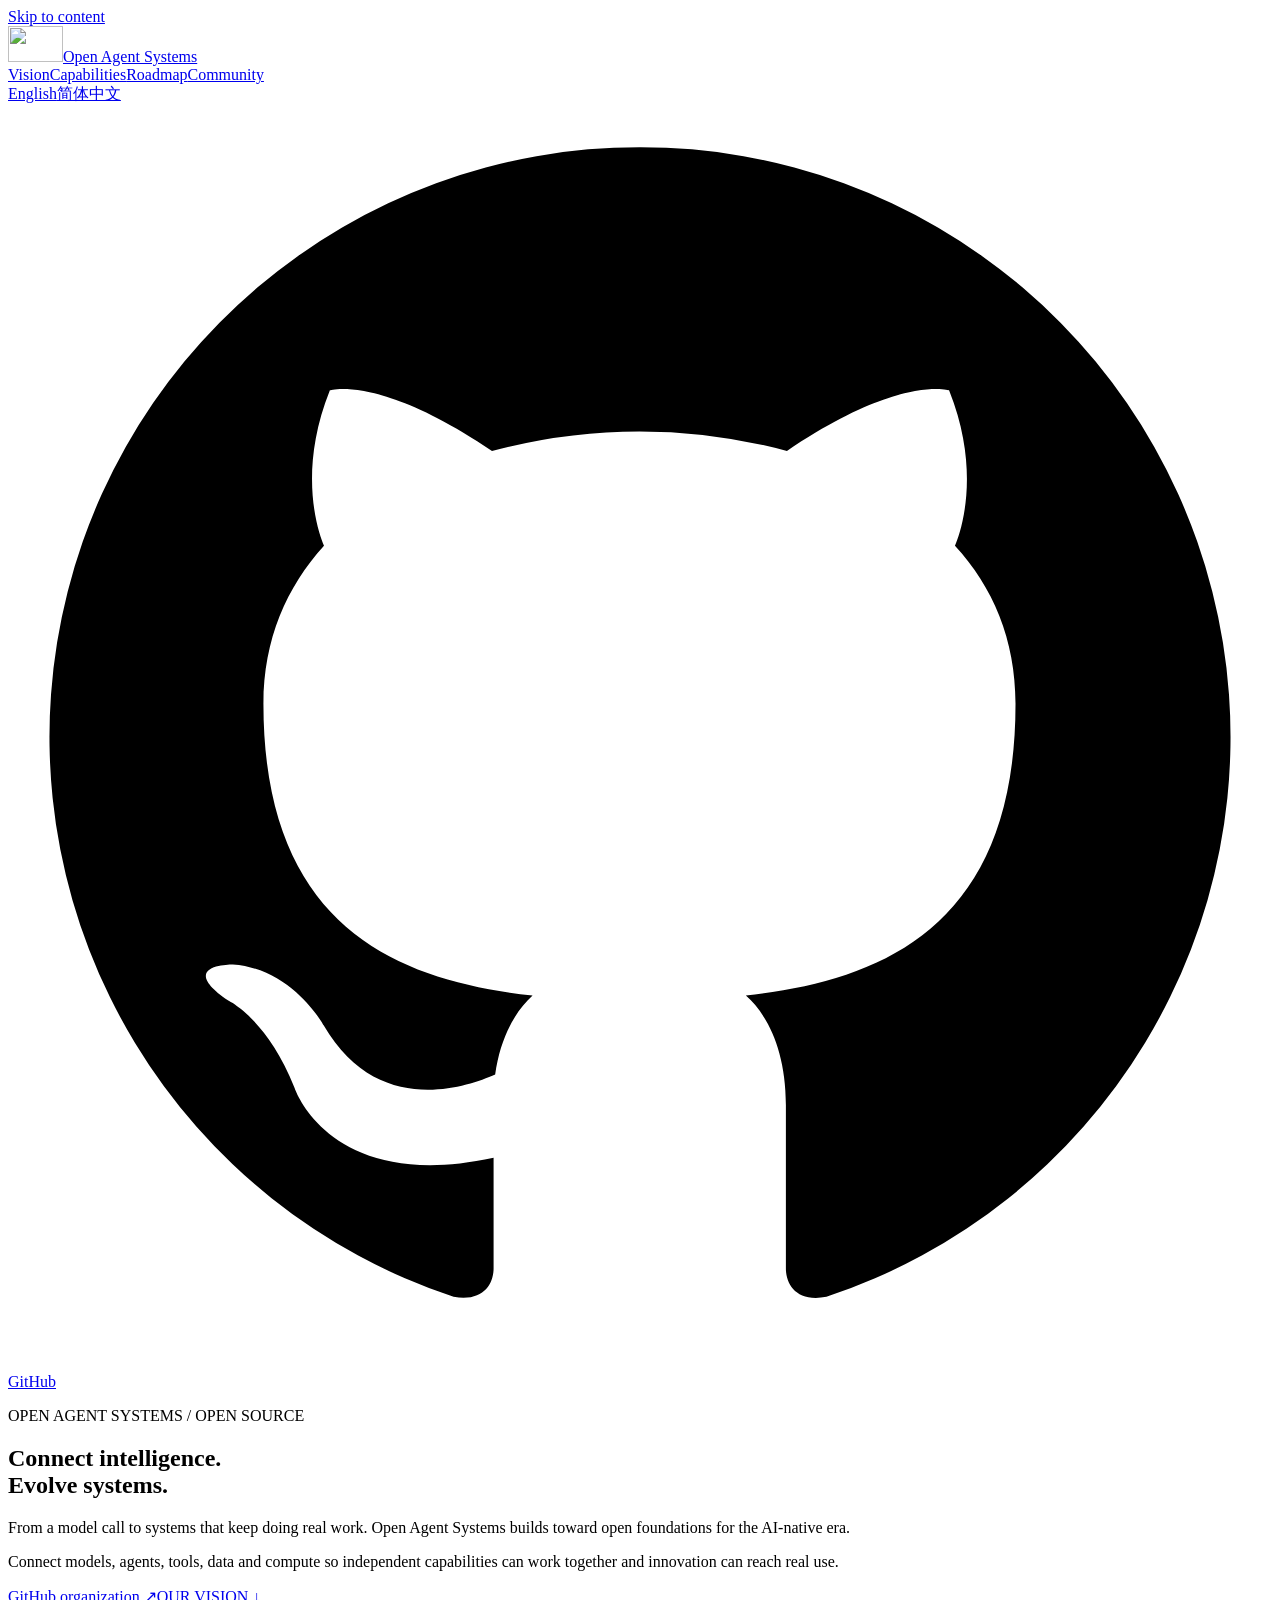
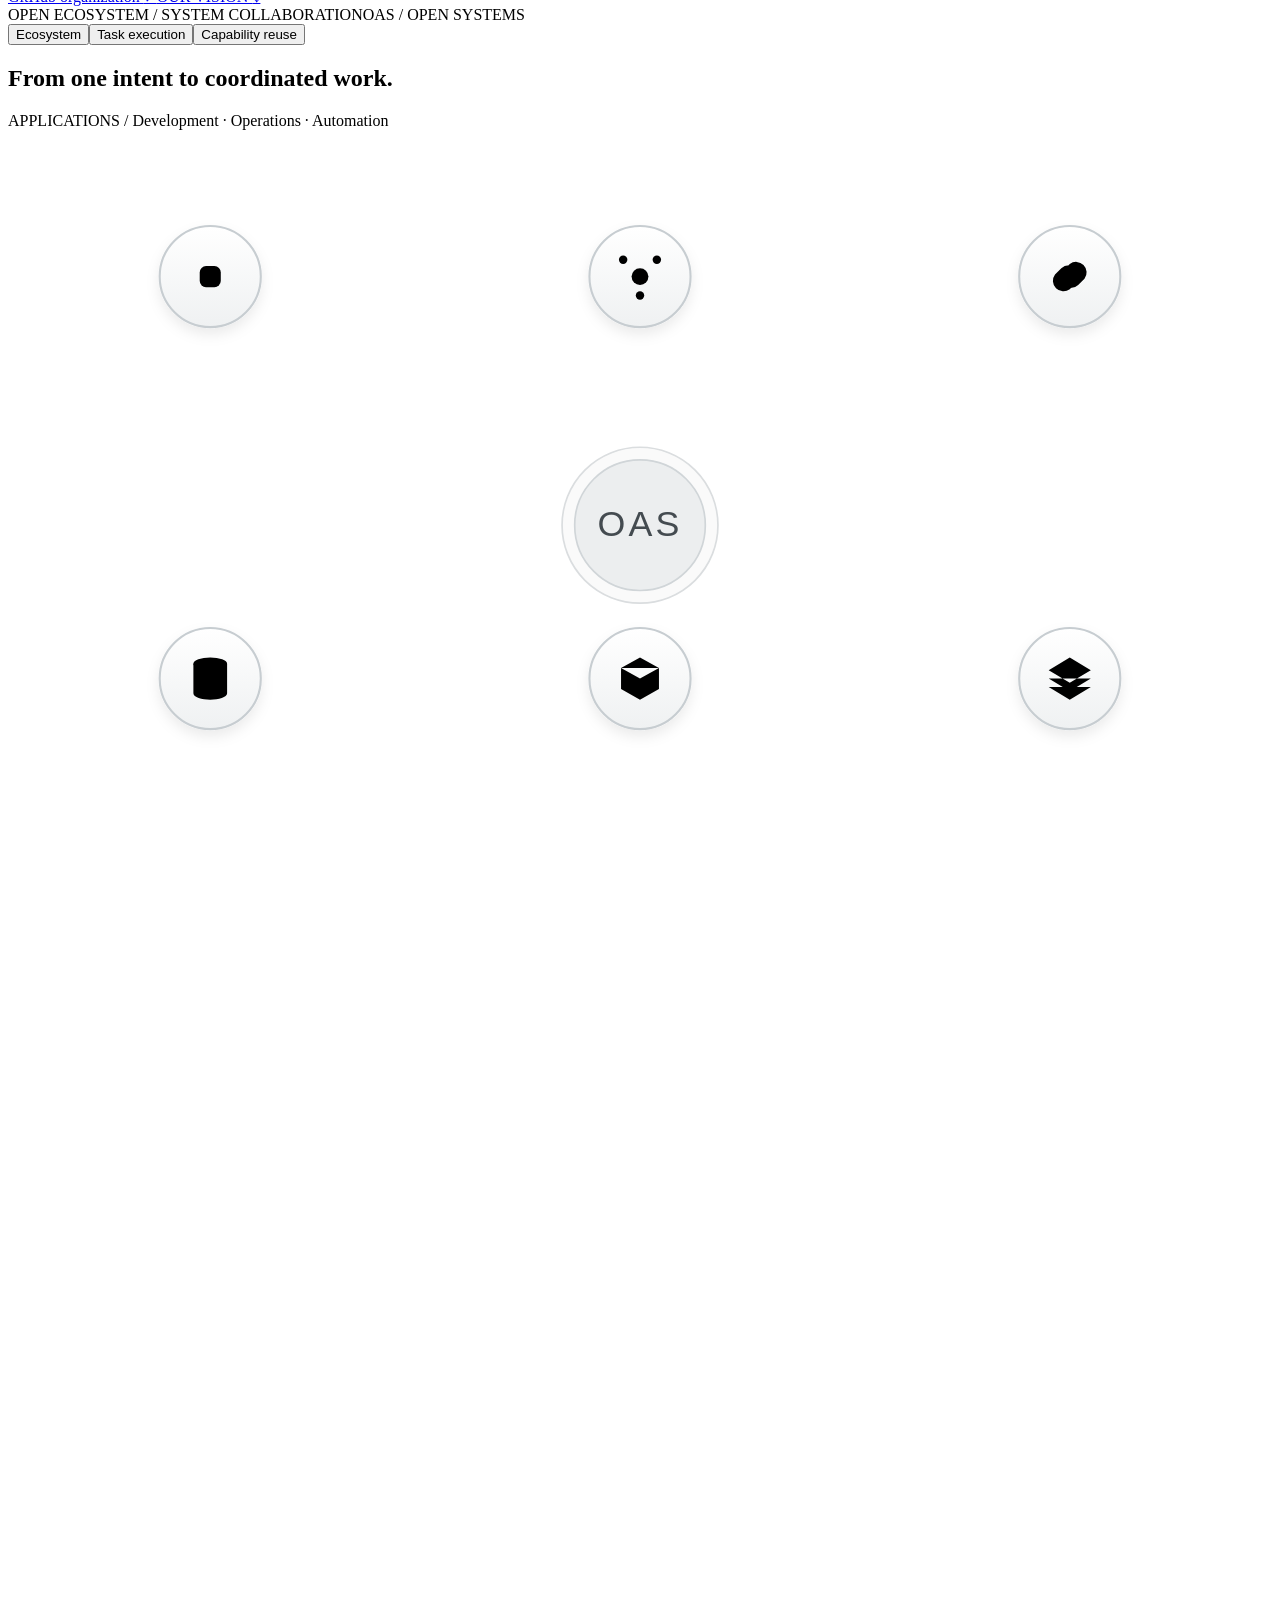
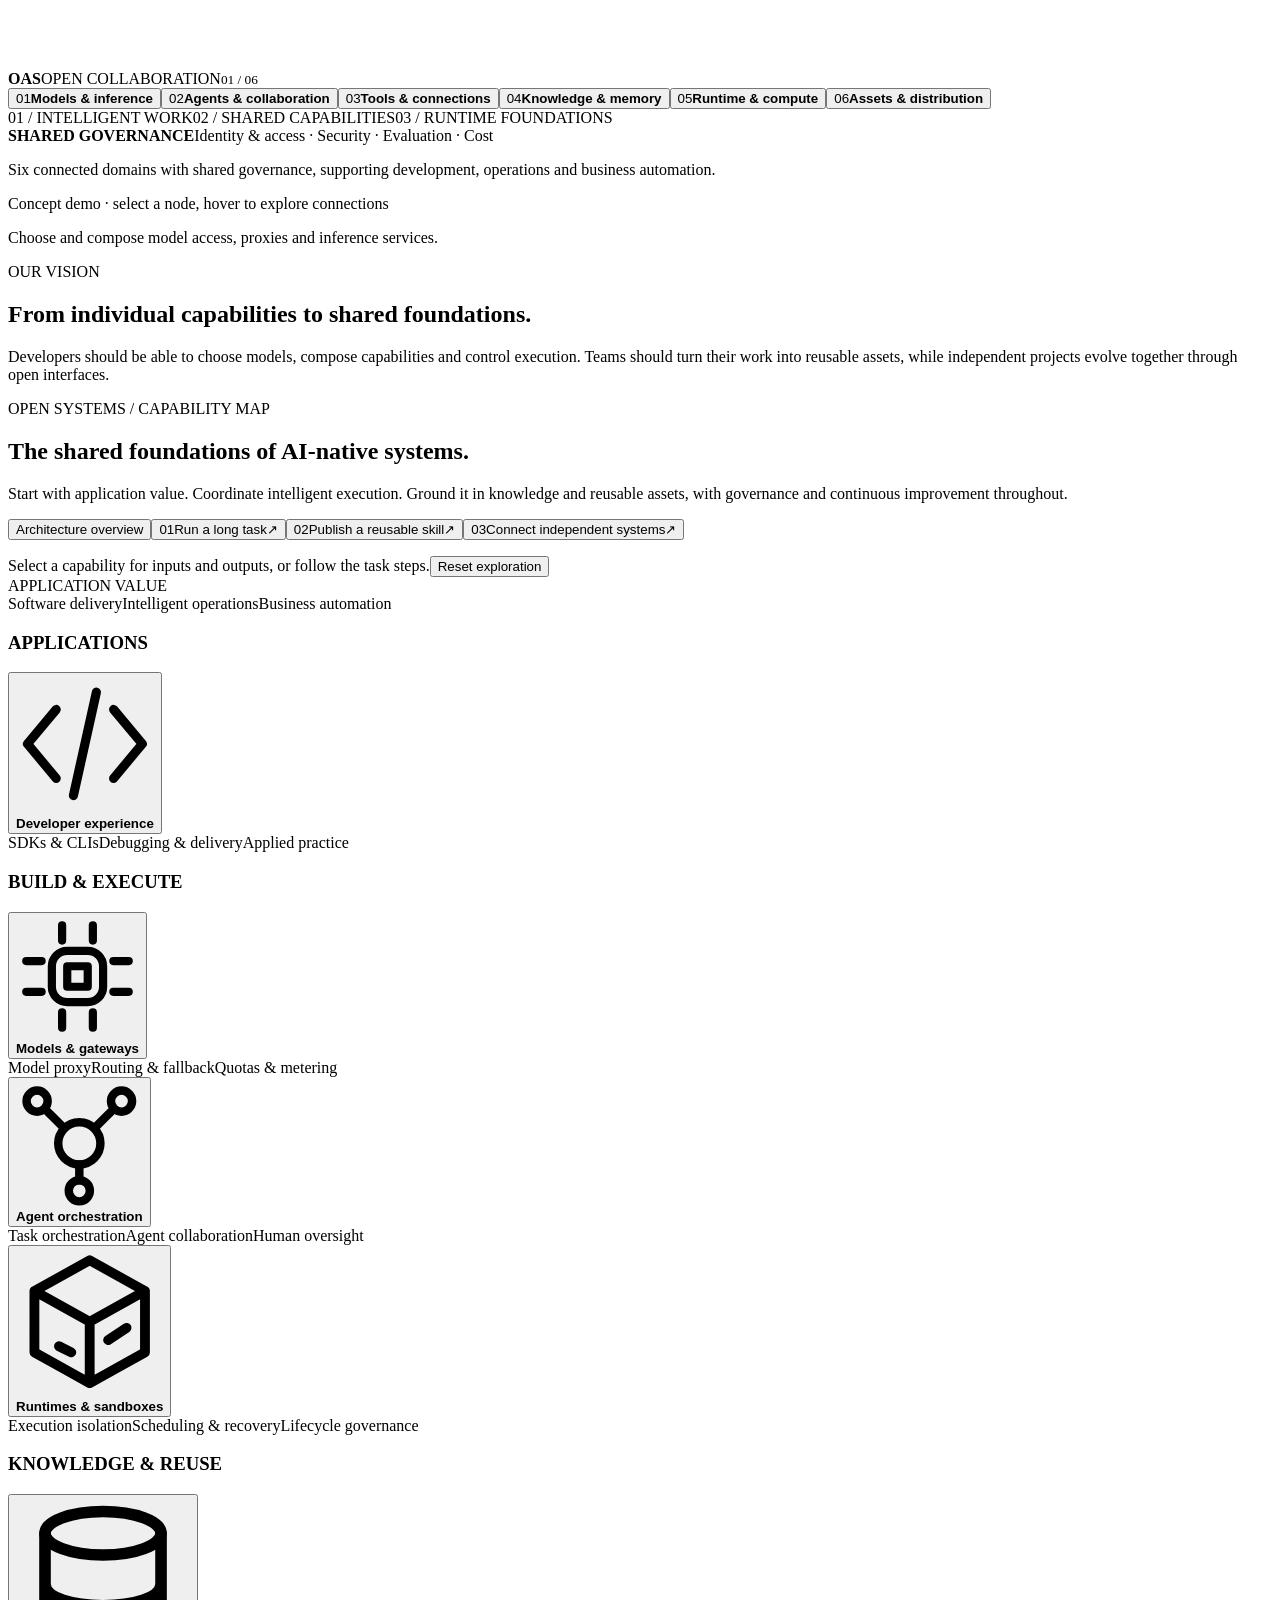
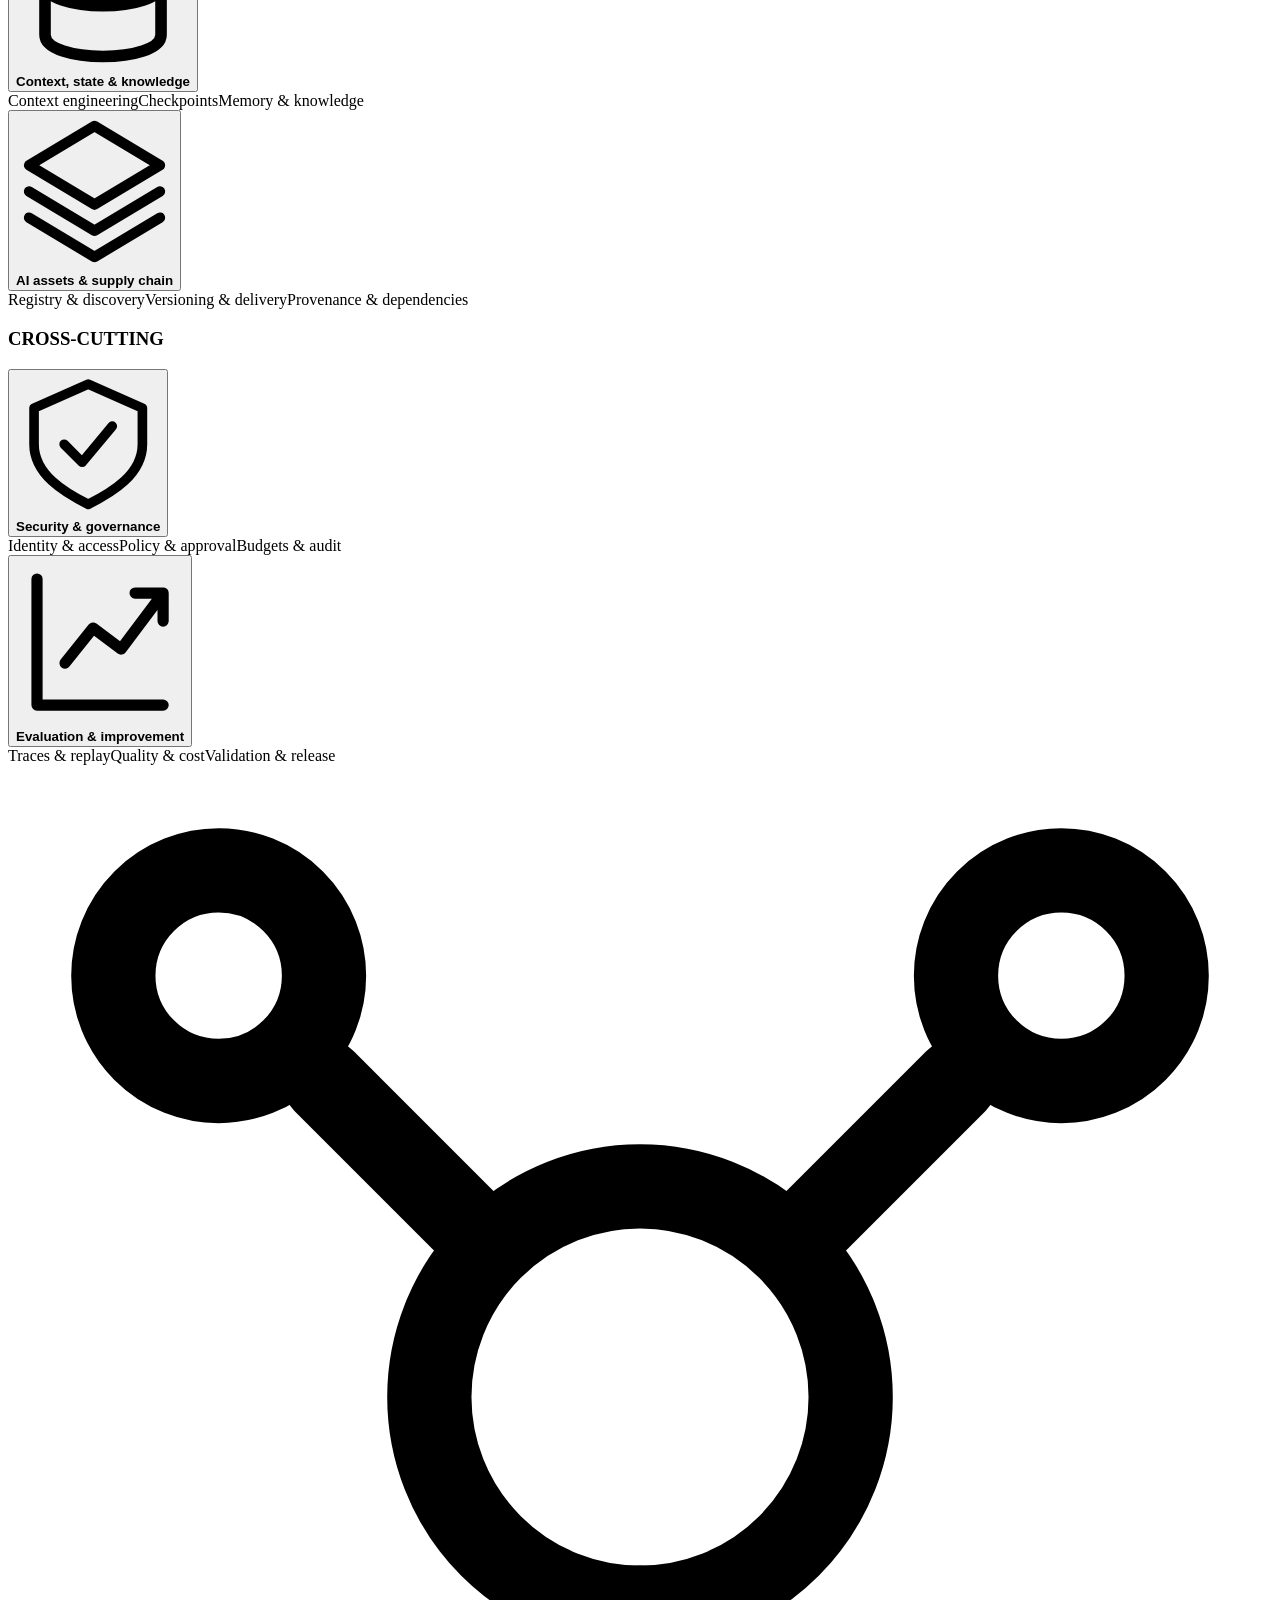
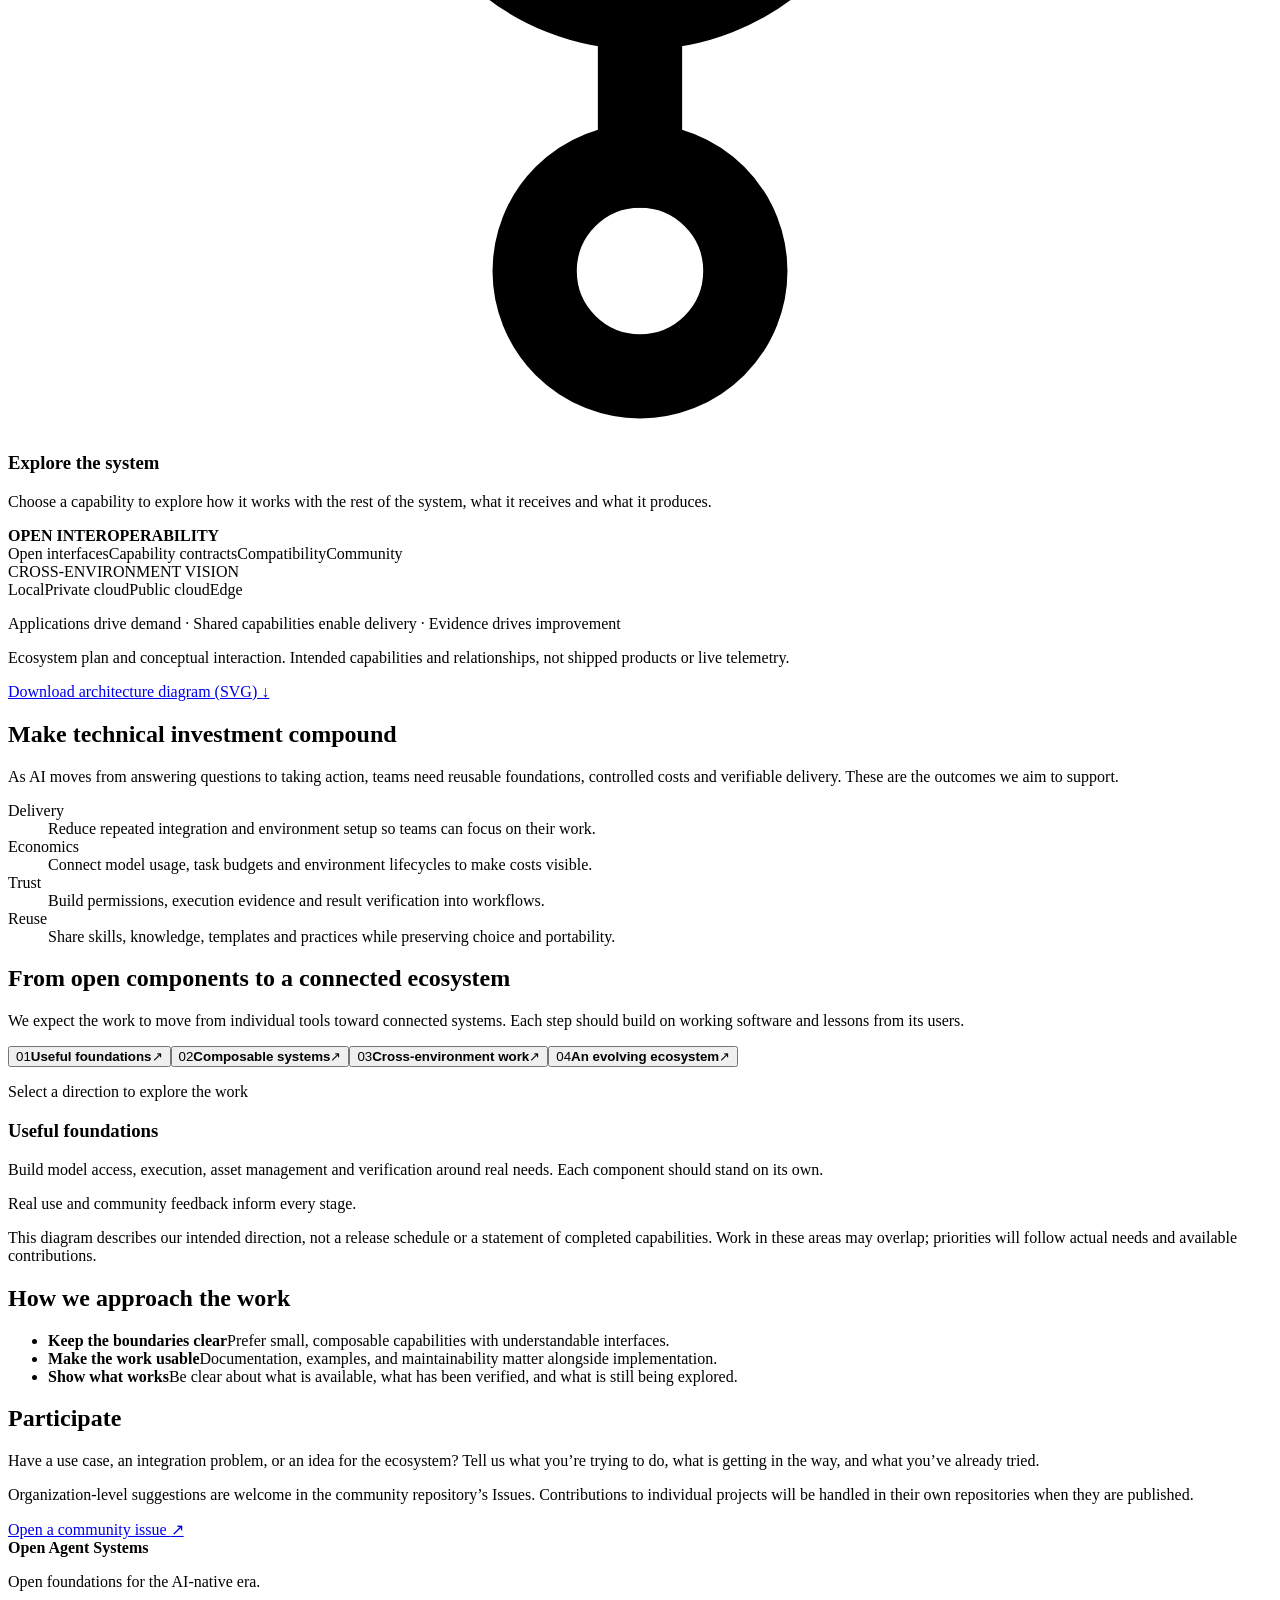
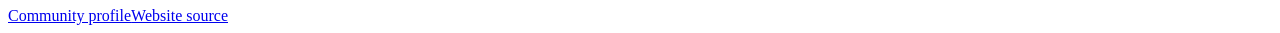
==== commit 1782181b: "fix: balance hero diagram and restore English default" ====
--- a/docs/index.html
+++ b/docs/index.html
@@ -1,37 +1,63 @@
 <!doctype html>
-<html lang="zh-CN">
+<html lang="en">
 <head>
 <meta charset="utf-8"><meta name="viewport" content="width=device-width, initial-scale=1">
-<title>Open Agent Systems — AI 原生时代的开放系统基础</title><meta name="description" content="连接模型、智能体、工具、数据与计算环境，共建可运行、可治理、持续演进的 AI 原生生态。">
+<title>Open Agent Systems — Open foundations for AI-native systems</title><meta name="description" content="Open foundations connecting models, agents, tools, data and compute for AI systems that can run, be governed and evolve.">
 <meta name="theme-color" content="#fafafa"><link rel="canonical" href="https://open-agent-systems.github.io/">
-<link rel="alternate" hreflang="zh-CN" href="https://open-agent-systems.github.io/">
-<link rel="alternate" hreflang="en" href="https://open-agent-systems.github.io/en/"><link rel="alternate" hreflang="x-default" href="https://open-agent-systems.github.io/">
+<link rel="alternate" hreflang="en" href="https://open-agent-systems.github.io/">
+<link rel="alternate" hreflang="zh-CN" href="https://open-agent-systems.github.io/zh/"><link rel="alternate" hreflang="x-default" href="https://open-agent-systems.github.io/">
 <meta property="og:type" content="website"><meta property="og:site_name" content="Open Agent Systems">
-<meta property="og:title" content="Open Agent Systems — AI 原生时代的开放系统基础"><meta property="og:description" content="连接模型、智能体、工具、数据与计算环境，共建可运行、可治理、持续演进的 AI 原生生态。">
+<meta property="og:title" content="Open Agent Systems — Open foundations for AI-native systems"><meta property="og:description" content="Open foundations connecting models, agents, tools, data and compute for AI systems that can run, be governed and evolve.">
 <meta property="og:url" content="https://open-agent-systems.github.io/"><meta property="og:image" content="https://open-agent-systems.github.io/assets/oas-banner.jpg">
 <meta name="twitter:card" content="summary_large_image">
-<script src="/assets/site.js?v=890422786c19" defer></script>
-<link rel="icon" href="/assets/oas-avatar.jpg" type="image/jpeg"><link rel="stylesheet" href="/assets/site.css?v=65c514253518">
+<script src="/assets/site.js?v=71b0f860a4d1" defer></script>
+<link rel="icon" href="/assets/oas-avatar.jpg" type="image/jpeg"><link rel="stylesheet" href="/assets/site.css?v=609fba67f970">
 </head>
 <body>
-<a class="skip" href="#main">跳转到正文</a>
+<a class="skip" href="#main">Skip to content</a>
 <header class="site-header wrap">
 <a class="brand" href="/" aria-label="Open Agent Systems"><img src="/assets/oas-wordmark-symbol.svg" width="55" height="36" alt=""><span>Open Agent Systems</span></a>
-<button class="menu-toggle" data-open-label="菜单" data-close-label="关闭" type="button" aria-expanded="false" aria-controls="header-menu" hidden><span>菜单</span><span class="menu-mark" aria-hidden="true"></span></button>
-<div class="header-menu" id="header-menu"><nav class="header-nav" aria-label="Site"><a href="#vision">组织愿景</a><a href="#architecture">能力体系</a><a href="#direction">演进方向</a><a href="#participate">参与共建</a></nav><div class="header-actions"><nav class="languages" aria-label="选择语言"><a href="/" lang="zh-CN" hreflang="zh-CN" aria-current="page">简体中文</a><a href="/en/" lang="en" hreflang="en">English</a></nav><a class="header-github" href="https://github.com/Open-Agent-Systems"><svg viewBox="0 0 24 24" aria-hidden="true"><path d="M12 .8a11.2 11.2 0 0 0-3.54 21.83c.56.1.76-.24.76-.54v-2.1c-3.12.68-3.78-1.33-3.78-1.33-.51-1.3-1.25-1.65-1.25-1.65-1.02-.7.08-.69.08-.69 1.13.08 1.72 1.15 1.72 1.15 1 1.72 2.62 1.22 3.26.94.1-.73.4-1.22.71-1.5-2.49-.28-5.11-1.24-5.11-5.54 0-1.22.44-2.22 1.15-3-.12-.28-.5-1.42.11-2.95 0 0 .94-.3 3.08 1.15a10.7 10.7 0 0 1 5.6 0c2.14-1.45 3.08-1.15 3.08-1.15.61 1.53.23 2.67.11 2.95.72.78 1.15 1.78 1.15 3 0 4.3-2.62 5.26-5.12 5.54.4.35.76 1.03.76 2.08v3.1c0 .3.2.65.77.54A11.2 11.2 0 0 0 12 .8Z"/></svg><span>GitHub</span></a></div></div>
+<button class="menu-toggle" data-open-label="Menu" data-close-label="Close" type="button" aria-expanded="false" aria-controls="header-menu" hidden><span>Menu</span><span class="menu-mark" aria-hidden="true"></span></button>
+<div class="header-menu" id="header-menu"><nav class="header-nav" aria-label="Site"><a href="#vision">Vision</a><a href="#architecture">Capabilities</a><a href="#direction">Roadmap</a><a href="#participate">Community</a></nav><div class="header-actions"><nav class="languages" aria-label="Language"><a href="/" lang="en" hreflang="en" aria-current="page">English</a><a href="/zh/" lang="zh-CN" hreflang="zh-CN">简体中文</a></nav><a class="header-github" href="https://github.com/Open-Agent-Systems"><svg viewBox="0 0 24 24" aria-hidden="true"><path d="M12 .8a11.2 11.2 0 0 0-3.54 21.83c.56.1.76-.24.76-.54v-2.1c-3.12.68-3.78-1.33-3.78-1.33-.51-1.3-1.25-1.65-1.25-1.65-1.02-.7.08-.69.08-.69 1.13.08 1.72 1.15 1.72 1.15 1 1.72 2.62 1.22 3.26.94.1-.73.4-1.22.71-1.5-2.49-.28-5.11-1.24-5.11-5.54 0-1.22.44-2.22 1.15-3-.12-.28-.5-1.42.11-2.95 0 0 .94-.3 3.08 1.15a10.7 10.7 0 0 1 5.6 0c2.14-1.45 3.08-1.15 3.08-1.15.61 1.53.23 2.67.11 2.95.72.78 1.15 1.78 1.15 3 0 4.3-2.62 5.26-5.12 5.54.4.35.76 1.03.76 2.08v3.1c0 .3.2.65.77.54A11.2 11.2 0 0 0 12 .8Z"/></svg><span>GitHub</span></a></div></div>
 </header>
 <main id="main" class="wrap">
 <section class="intro">
-<div class="intro-heading"><p class="label">OPEN AGENT SYSTEMS / 开源组织</p><h1>让智能连接，<br>让系统进化。</h1><div class="intro-text"><p>从一次模型调用，到持续完成真实工作的智能系统。Open Agent Systems 致力于共建 AI 原生时代的开放基础。</p><p>连接模型、智能体、工具、数据与计算环境，让独立能力能够协作，让创新更容易进入实际应用。</p><div class="links"><a href="https://github.com/Open-Agent-Systems">访问 GitHub 组织 <span aria-hidden="true">↗</span></a><a href="#vision">组织愿景 <span aria-hidden="true">↓</span></a></div></div></div><div class="ecosystem eco-panel" data-eco="{&quot;nodes&quot;: [[&quot;模型与推理&quot;, &quot;多模型接入、模型代理与推理服务，让认知能力可以选择和组合。&quot;], [&quot;智能体与协作&quot;, &quot;组织任务、委派与人机协同，把独立能力连接成工作流程。&quot;], [&quot;工具与连接&quot;, &quot;通过工具、MCP 和 API 连接外部系统，让智能能够采取行动。&quot;], [&quot;知识与记忆&quot;, &quot;连接知识、上下文与长期记忆，让任务有依据、经验可延续。&quot;], [&quot;运行与计算&quot;, &quot;沙箱、工作区与调度，为云端和本地执行提供受控环境。&quot;], [&quot;资产与分发&quot;, &quot;将技能、提示词、工作流与模板版本化，让能力跨项目复用。&quot;]], &quot;modes&quot;: [[&quot;生态全景&quot;, &quot;开放协作生态&quot;, &quot;六类能力开放连接，以共同治理支持研发、运维与业务自动化。&quot;, [0, 1, 2, 4, 3, 5]], [&quot;任务运行&quot;, &quot;从目标到结果&quot;, &quot;模型与知识支撑规划，智能体调用工具，在受控环境中执行并留下可验证的成果。&quot;, [0, 3, 1, 2, 4, 5]], [&quot;能力沉淀&quot;, &quot;从成果到复用&quot;, &quot;运行成果成为资产，经验证与版本管理后分发，再进入知识、工具与智能体的下一次协作。&quot;, [4, 5, 3, 2, 1, 0]]], &quot;title&quot;: &quot;开放生态 · 系统协作&quot;, &quot;apps&quot;: &quot;应用场景 / 研发 · 运维 · 业务自动化&quot;, &quot;governance&quot;: &quot;共同治理&quot;, &quot;guards&quot;: &quot;身份权限 · 安全策略 · 观测评测 · 成本治理&quot;, &quot;note&quot;: &quot;概念演示 · 点击节点查看能力，悬停探索关联&quot;, &quot;play&quot;: &quot;播放动态&quot;, &quot;pause&quot;: &quot;暂停动态&quot;, &quot;sceneTitles&quot;: [&quot;从一个目标，到协同完成。&quot;, &quot;让任务有路径，让执行有边界。&quot;, &quot;让每次交付，成为下一次的基础。&quot;]}"><div class="ecosystem-heading"><span>开放生态 · 系统协作</span><span class="diagram-code">OAS / OPEN SYSTEMS</span></div><div class="eco-modes" aria-label="开放生态 · 系统协作"><button type="button" class="eco-mode" data-mode="0" aria-pressed="true" aria-controls="eco-stage eco-summary">生态全景</button><button type="button" class="eco-mode" data-mode="1" aria-pressed="false" aria-controls="eco-stage eco-summary">任务运行</button><button type="button" class="eco-mode" data-mode="2" aria-pressed="false" aria-controls="eco-stage eco-summary">能力沉淀</button></div><h2 class="scene-title">从一个目标，到协同完成。</h2><p class="eco-apps">应用场景 / 研发 · 运维 · 业务自动化</p><div id="eco-stage" class="eco-stage"><svg class="iso-hero" viewBox="0 0 600 440" preserveAspectRatio="none" aria-hidden="true"><defs><radialGradient id="pearl" cx="30%" cy="20%" r="85%"><stop stop-color="#ffffff"/><stop offset=".7" stop-color="#f0f1f2"/><stop offset="1" stop-color="#d3d6d8"/></radialGradient><radialGradient id="core" cx="30%" cy="20%" r="90%"><stop stop-color="#555b60"/><stop offset=".5" stop-color="#363b3f"/><stop offset="1" stop-color="#292d30"/></radialGradient><filter id="soft"><feGaussianBlur stdDeviation="8"/></filter></defs><ellipse cx="300" cy="270" rx="180" ry="45" fill="#a6abaf" opacity=".05" filter="url(#soft)"/><g fill="none" stroke="#a6abaf" stroke-width=".8" opacity=".65"><ellipse cx="300" cy="220" rx="235" ry="90" transform="rotate(-16 300 220)"/><ellipse cx="300" cy="220" rx="202" ry="100" transform="rotate(22 300 220)"/></g><path class="scene-edge" data-from="0" data-to="1" d="M90.0 118.80000000000001C189.0 118.80000000000001,189.0 118.80000000000001,288.0 118.80000000000001"/><path class="scene-edge" data-from="1" data-to="2" d="M288.0 118.80000000000001C387.0 118.80000000000001,387.0 118.80000000000001,486.0 118.80000000000001"/><path class="scene-edge" data-from="3" data-to="1" d="M132.0 312.4C210.0 312.4,210.0 118.80000000000001,288.0 118.80000000000001"/><path class="scene-edge" data-from="1" data-to="4" d="M288.0 118.80000000000001C297.0 118.80000000000001,297.0 312.4,306.0 312.4"/><path class="scene-edge" data-from="4" data-to="5" d="M306.0 312.4C396.0 312.4,396.0 312.4,486.0 312.4"/><circle cx="300" cy="222" r="45" fill="url(#core)"/><circle cx="300" cy="222" r="50" fill="none" stroke="#d3d6d8"/><text x="300" y="226" text-anchor="middle" fill="#ffffff" font-family="Arial,sans-serif" font-size="20" letter-spacing="2">OAS</text><g class="scene-object" data-object="0"><ellipse cx="90.0" cy="127.80000000000001" rx="25" ry="19" fill="#747b80" opacity=".1"/><circle cx="90.0" cy="118.80000000000001" r="25" fill="url(#pearl)" stroke="#bcc1c4"/><g class="scene-symbol" transform="translate(90.0 118.80000000000001)"><g class="scene-glyph" transform="translate(-12 -12)"><rect x="7" y="7" width="10" height="10" rx="3"/><path d="M9 2v3m6-3v3M9 19v3m6-3v3M2 9h3m-3 6h3m14-6h3m-3 6h3M10 10h4v4h-4z"/></g></g></g><g class="scene-object" data-object="1"><ellipse cx="288.0" cy="127.80000000000001" rx="25" ry="19" fill="#747b80" opacity=".1"/><circle cx="288.0" cy="118.80000000000001" r="25" fill="url(#pearl)" stroke="#bcc1c4"/><g class="scene-symbol" transform="translate(288.0 118.80000000000001)"><g class="scene-glyph" transform="translate(-12 -12)"><circle cx="12" cy="12" r="4"/><circle cx="4" cy="4" r="2"/><circle cx="20" cy="4" r="2"/><circle cx="12" cy="21" r="2"/><path d="m6 6 3 3m9-3-3 3m-3 7v3"/></g></g></g><g class="scene-object" data-object="2"><ellipse cx="486.0" cy="127.80000000000001" rx="25" ry="19" fill="#747b80" opacity=".1"/><circle cx="486.0" cy="118.80000000000001" r="25" fill="url(#pearl)" stroke="#bcc1c4"/><g class="scene-symbol" transform="translate(486.0 118.80000000000001)"><g class="scene-glyph" transform="translate(-12 -12)"><path d="m10 8 2-2a5 5 0 0 1 7 7l-3 3a5 5 0 0 1-7 0m5 0-2 2a5 5 0 0 1-7-7l3-3a5 5 0 0 1 7 0m-6 6 6-6"/></g></g></g><g class="scene-object" data-object="3"><ellipse cx="132.0" cy="321.4" rx="25" ry="19" fill="#747b80" opacity=".1"/><circle cx="132.0" cy="312.4" r="25" fill="url(#pearl)" stroke="#bcc1c4"/><g class="scene-symbol" transform="translate(132.0 312.4)"><g class="scene-glyph" transform="translate(-12 -12)"><ellipse cx="12" cy="5" rx="8" ry="3"/><path d="M4 5v14c0 4 16 4 16 0V5M4 12c0 4 16 4 16 0"/></g></g></g><g class="scene-object" data-object="4"><ellipse cx="306.0" cy="321.4" rx="25" ry="19" fill="#747b80" opacity=".1"/><circle cx="306.0" cy="312.4" r="25" fill="url(#pearl)" stroke="#bcc1c4"/><g class="scene-symbol" transform="translate(306.0 312.4)"><g class="scene-glyph" transform="translate(-12 -12)"><path d="m12 2 9 5v10l-9 5-9-5V7zM3 7l9 5 9-5m-9 5v10m-5-6 2 1m6-2 3-2"/></g></g></g><g class="scene-object" data-object="5"><ellipse cx="486.0" cy="321.4" rx="25" ry="19" fill="#747b80" opacity=".1"/><circle cx="486.0" cy="312.4" r="25" fill="url(#pearl)" stroke="#bcc1c4"/><g class="scene-symbol" transform="translate(486.0 312.4)"><g class="scene-glyph" transform="translate(-12 -12)"><path d="m12 2 10 6-10 6L2 8zM2 12l10 6 10-6M2 16l10 6 10-6"/></g></g></g></svg><svg class="eco-wires" viewBox="0 0 600 440" preserveAspectRatio="none" aria-hidden="true"><g class="eco-links"></g></svg><div class="eco-core"><strong>OAS</strong><span>开放协作生态</span><small class="eco-progress">01 / 06</small></div><button type="button" class="eco-node" data-eco-node="0" style="--nx:15%;--ny:32%" aria-pressed="true" aria-controls="eco-detail"><span class="eco-number">01</span><strong>模型与推理</strong><span class="eco-dot" aria-hidden="true"></span></button><button type="button" class="eco-node" data-eco-node="1" style="--nx:48%;--ny:32%" aria-pressed="false" aria-controls="eco-detail"><span class="eco-number">02</span><strong>智能体与协作</strong><span class="eco-dot" aria-hidden="true"></span></button><button type="button" class="eco-node" data-eco-node="2" style="--nx:81%;--ny:32%" aria-pressed="false" aria-controls="eco-detail"><span class="eco-number">03</span><strong>工具与连接</strong><span class="eco-dot" aria-hidden="true"></span></button><button type="button" class="eco-node" data-eco-node="3" style="--nx:22%;--ny:76%" aria-pressed="false" aria-controls="eco-detail"><span class="eco-number">04</span><strong>知识与记忆</strong><span class="eco-dot" aria-hidden="true"></span></button><button type="button" class="eco-node" data-eco-node="4" style="--nx:51%;--ny:76%" aria-pressed="false" aria-controls="eco-detail"><span class="eco-number">05</span><strong>运行与计算</strong><span class="eco-dot" aria-hidden="true"></span></button><button type="button" class="eco-node" data-eco-node="5" style="--nx:81%;--ny:76%" aria-pressed="false" aria-controls="eco-detail"><span class="eco-number">06</span><strong>资产与分发</strong><span class="eco-dot" aria-hidden="true"></span></button></div><div class="iso-level-key"><span>01 / 智能协作</span><span>02 / 共享能力</span><span>03 / 运行基础</span></div><div class="eco-governance"><strong>共同治理</strong><span>身份权限 · 安全策略 · 观测评测 · 成本治理</span></div><p id="eco-summary">六类能力开放连接，以共同治理支持研发、运维与业务自动化。</p><div class="eco-toolbar"><span>概念演示 · 点击节点查看能力，悬停探索关联</span><button class="eco-toggle" type="button" hidden>播放动态</button></div><p id="eco-detail">多模型接入、模型代理与推理服务，让认知能力可以选择和组合。</p><noscript><p>模型与推理: 多模型接入、模型代理与推理服务，让认知能力可以选择和组合。</p><p>智能体与协作: 组织任务、委派与人机协同，把独立能力连接成工作流程。</p><p>工具与连接: 通过工具、MCP 和 API 连接外部系统，让智能能够采取行动。</p><p>知识与记忆: 连接知识、上下文与长期记忆，让任务有依据、经验可延续。</p><p>运行与计算: 沙箱、工作区与调度，为云端和本地执行提供受控环境。</p><p>资产与分发: 将技能、提示词、工作流与模板版本化，让能力跨项目复用。</p></noscript></div>
+<div class="intro-heading"><p class="label">OPEN AGENT SYSTEMS / OPEN SOURCE</p><h1>Connect intelligence.<br>Evolve systems.</h1><div class="intro-text"><p>From a model call to systems that keep doing real work. Open Agent Systems builds toward open foundations for the AI-native era.</p><p>Connect models, agents, tools, data and compute so independent capabilities can work together and innovation can reach real use.</p><div class="links"><a href="https://github.com/Open-Agent-Systems">GitHub organization <span aria-hidden="true">↗</span></a><a href="#vision">OUR VISION <span aria-hidden="true">↓</span></a></div></div></div><div class="ecosystem eco-panel" data-eco="{&quot;nodes&quot;: [[&quot;Models &amp; inference&quot;, &quot;Choose and compose model access, proxies and inference services.&quot;], [&quot;Agents &amp; collaboration&quot;, &quot;Coordinate tasks, delegation and human oversight across capabilities.&quot;], [&quot;Tools &amp; connections&quot;, &quot;Connect external systems through tools, MCP and APIs to take action.&quot;], [&quot;Knowledge &amp; memory&quot;, &quot;Ground tasks in knowledge and context while preserving useful experience.&quot;], [&quot;Runtime &amp; compute&quot;, &quot;Provide governed sandboxes, workspaces and scheduling across cloud and local environments.&quot;], [&quot;Assets &amp; distribution&quot;, &quot;Version skills, prompts, workflows and templates for reuse across projects.&quot;]], &quot;modes&quot;: [[&quot;Ecosystem&quot;, &quot;OPEN COLLABORATION&quot;, &quot;Six connected domains with shared governance, supporting development, operations and business automation.&quot;, [0, 1, 2, 4, 3, 5]], [&quot;Task execution&quot;, &quot;INTENT TO OUTCOME&quot;, &quot;Models and knowledge inform planning. Agents use tools in controlled environments and produce verifiable outputs.&quot;, [0, 3, 1, 2, 4, 5]], [&quot;Capability reuse&quot;, &quot;OUTCOME TO REUSE&quot;, &quot;Outputs become validated, versioned assets, then feed knowledge, tools and agents in future work.&quot;, [4, 5, 3, 2, 1, 0]]], &quot;title&quot;: &quot;OPEN ECOSYSTEM / SYSTEM COLLABORATION&quot;, &quot;apps&quot;: &quot;APPLICATIONS / Development · Operations · Automation&quot;, &quot;governance&quot;: &quot;SHARED GOVERNANCE&quot;, &quot;guards&quot;: &quot;Identity &amp; access · Security · Evaluation · Cost&quot;, &quot;note&quot;: &quot;Concept demo · select a node, hover to explore connections&quot;, &quot;play&quot;: &quot;Play motion&quot;, &quot;pause&quot;: &quot;Pause motion&quot;, &quot;sceneTitles&quot;: [&quot;From one intent to coordinated work.&quot;, &quot;A clear path. A controlled execution.&quot;, &quot;Every outcome becomes a foundation.&quot;]}"><div class="ecosystem-heading"><span>OPEN ECOSYSTEM / SYSTEM COLLABORATION</span><span class="diagram-code">OAS / OPEN SYSTEMS</span></div><div class="eco-modes" aria-label="OPEN ECOSYSTEM / SYSTEM COLLABORATION"><button type="button" class="eco-mode" data-mode="0" aria-pressed="true" aria-controls="eco-stage eco-summary">Ecosystem</button><button type="button" class="eco-mode" data-mode="1" aria-pressed="false" aria-controls="eco-stage eco-summary">Task execution</button><button type="button" class="eco-mode" data-mode="2" aria-pressed="false" aria-controls="eco-stage eco-summary">Capability reuse</button></div><h2 class="scene-title">From one intent to coordinated work.</h2><p class="eco-apps">APPLICATIONS / Development · Operations · Automation</p><div id="eco-stage" class="eco-stage" data-node-offset="28"><svg class="iso-hero" viewBox="0 0 600 360" preserveAspectRatio="xMidYMid meet" aria-hidden="true"><defs>
+      <linearGradient id="node-surface" x1="0" y1="0" x2="0" y2="1"><stop stop-color="#ffffff"/><stop offset="1" stop-color="#eff1f2"/></linearGradient>
+      <filter id="node-shadow" x="-50%" y="-50%" width="200%" height="220%"><feDropShadow dx="0" dy="3" stdDeviation="3" flood-color="#252729" flood-opacity=".08"/></filter>
+    </defs>
+    <g class="hero-center">
+      <circle cx="300" cy="180" r="37" fill="#fafafa" stroke="#dadddf" stroke-width=".8"/>
+      <circle cx="300" cy="180" r="31" fill="#eceeef" stroke="#d0d5d8" stroke-width=".8"/>
+      <text x="300" y="185" text-anchor="middle" fill="#444b50" font-family="Arial,sans-serif" font-size="17" font-weight="500" letter-spacing="1.5">OAS</text>
+    </g><g class="scene-object" data-object="0"><g class="balanced-node">
+          <circle class="node-face" cx="96" cy="62.0" r="24" fill="url(#node-surface)" stroke="#c7cdd1" stroke-width="1" filter="url(#node-shadow)"/>
+          <g class="scene-symbol" transform="translate(96 62.0)"><g class="scene-glyph" transform="translate(-12 -12)"><rect x="7" y="7" width="10" height="10" rx="3"/><path d="M9 2v3m6-3v3M9 19v3m6-3v3M2 9h3m-3 6h3m14-6h3m-3 6h3M10 10h4v4h-4z"/></g></g>
+        </g></g><g class="scene-object" data-object="1"><g class="balanced-node">
+          <circle class="node-face" cx="300" cy="62.0" r="24" fill="url(#node-surface)" stroke="#c7cdd1" stroke-width="1" filter="url(#node-shadow)"/>
+          <g class="scene-symbol" transform="translate(300 62.0)"><g class="scene-glyph" transform="translate(-12 -12)"><circle cx="12" cy="12" r="4"/><circle cx="4" cy="4" r="2"/><circle cx="20" cy="4" r="2"/><circle cx="12" cy="21" r="2"/><path d="m6 6 3 3m9-3-3 3m-3 7v3"/></g></g>
+        </g></g><g class="scene-object" data-object="2"><g class="balanced-node">
+          <circle class="node-face" cx="504" cy="62.0" r="24" fill="url(#node-surface)" stroke="#c7cdd1" stroke-width="1" filter="url(#node-shadow)"/>
+          <g class="scene-symbol" transform="translate(504 62.0)"><g class="scene-glyph" transform="translate(-12 -12)"><path d="m10 8 2-2a5 5 0 0 1 7 7l-3 3a5 5 0 0 1-7 0m5 0-2 2a5 5 0 0 1-7-7l3-3a5 5 0 0 1 7 0m-6 6 6-6"/></g></g>
+        </g></g><g class="scene-object" data-object="3"><g class="balanced-node">
+          <circle class="node-face" cx="96" cy="252.8" r="24" fill="url(#node-surface)" stroke="#c7cdd1" stroke-width="1" filter="url(#node-shadow)"/>
+          <g class="scene-symbol" transform="translate(96 252.8)"><g class="scene-glyph" transform="translate(-12 -12)"><ellipse cx="12" cy="5" rx="8" ry="3"/><path d="M4 5v14c0 4 16 4 16 0V5M4 12c0 4 16 4 16 0"/></g></g>
+        </g></g><g class="scene-object" data-object="4"><g class="balanced-node">
+          <circle class="node-face" cx="300" cy="252.8" r="24" fill="url(#node-surface)" stroke="#c7cdd1" stroke-width="1" filter="url(#node-shadow)"/>
+          <g class="scene-symbol" transform="translate(300 252.8)"><g class="scene-glyph" transform="translate(-12 -12)"><path d="m12 2 9 5v10l-9 5-9-5V7zM3 7l9 5 9-5m-9 5v10m-5-6 2 1m6-2 3-2"/></g></g>
+        </g></g><g class="scene-object" data-object="5"><g class="balanced-node">
+          <circle class="node-face" cx="504" cy="252.8" r="24" fill="url(#node-surface)" stroke="#c7cdd1" stroke-width="1" filter="url(#node-shadow)"/>
+          <g class="scene-symbol" transform="translate(504 252.8)"><g class="scene-glyph" transform="translate(-12 -12)"><path d="m12 2 10 6-10 6L2 8zM2 12l10 6 10-6M2 16l10 6 10-6"/></g></g>
+        </g></g></svg><svg class="eco-wires" viewBox="0 0 600 360" preserveAspectRatio="xMidYMid meet" aria-hidden="true"><g class="eco-links"></g></svg><div class="eco-core"><strong>OAS</strong><span>OPEN COLLABORATION</span><small class="eco-progress">01 / 06</small></div><button type="button" class="eco-node" data-eco-node="0" style="--nx:16%;--ny:25%" aria-pressed="true" aria-controls="eco-detail"><span class="eco-number">01</span><strong>Models &amp; inference</strong><span class="eco-dot" aria-hidden="true"></span></button><button type="button" class="eco-node" data-eco-node="1" style="--nx:50%;--ny:25%" aria-pressed="false" aria-controls="eco-detail"><span class="eco-number">02</span><strong>Agents &amp; collaboration</strong><span class="eco-dot" aria-hidden="true"></span></button><button type="button" class="eco-node" data-eco-node="2" style="--nx:84%;--ny:25%" aria-pressed="false" aria-controls="eco-detail"><span class="eco-number">03</span><strong>Tools &amp; connections</strong><span class="eco-dot" aria-hidden="true"></span></button><button type="button" class="eco-node" data-eco-node="3" style="--nx:16%;--ny:78%" aria-pressed="false" aria-controls="eco-detail"><span class="eco-number">04</span><strong>Knowledge &amp; memory</strong><span class="eco-dot" aria-hidden="true"></span></button><button type="button" class="eco-node" data-eco-node="4" style="--nx:50%;--ny:78%" aria-pressed="false" aria-controls="eco-detail"><span class="eco-number">05</span><strong>Runtime &amp; compute</strong><span class="eco-dot" aria-hidden="true"></span></button><button type="button" class="eco-node" data-eco-node="5" style="--nx:84%;--ny:78%" aria-pressed="false" aria-controls="eco-detail"><span class="eco-number">06</span><strong>Assets &amp; distribution</strong><span class="eco-dot" aria-hidden="true"></span></button></div><div class="iso-level-key"><span>01 / INTELLIGENT WORK</span><span>02 / SHARED CAPABILITIES</span><span>03 / RUNTIME FOUNDATIONS</span></div><div class="eco-governance"><strong>SHARED GOVERNANCE</strong><span>Identity &amp; access · Security · Evaluation · Cost</span></div><p id="eco-summary">Six connected domains with shared governance, supporting development, operations and business automation.</p><div class="eco-toolbar"><span>Concept demo · select a node, hover to explore connections</span><button class="eco-toggle" type="button" hidden>Play motion</button></div><p id="eco-detail">Choose and compose model access, proxies and inference services.</p><noscript><p>Models &amp; inference: Choose and compose model access, proxies and inference services.</p><p>Agents &amp; collaboration: Coordinate tasks, delegation and human oversight across capabilities.</p><p>Tools &amp; connections: Connect external systems through tools, MCP and APIs to take action.</p><p>Knowledge &amp; memory: Ground tasks in knowledge and context while preserving useful experience.</p><p>Runtime &amp; compute: Provide governed sandboxes, workspaces and scheduling across cloud and local environments.</p><p>Assets &amp; distribution: Version skills, prompts, workflows and templates for reuse across projects.</p></noscript></div>
 </section>
-<section id="vision" class="vision"><p class="label">组织愿景</p><h2>让 AI 从个体能力，走向共同基础。</h2><p>我们希望开发者能够自由选择模型、组合能力、掌控运行环境；让团队把投入沉淀为可复用的资产，让独立项目通过开放接口形成持续演进的生态。</p></section>
-<section id="architecture" class="architecture"><div class="architecture-head"><div><p class="label">开放系统能力地图 / CAPABILITY MAP</p><h2>构建 AI 原生系统的共同基础。</h2></div><p>以应用价值为起点，以智能执行为核心，以知识与资产支撑协作，让治理与持续优化贯穿系统全生命周期。</p></div><div class="journey-bar"><div class="journey-choices"><button type="button" class="overview-choice" aria-pressed="true">架构全景</button><button type="button" class="journey-choice" aria-pressed="false" aria-controls="journey-description" data-domains="0,1,2,3,5,6" data-steps="[[0, &quot;接入模型&quot;], [1, &quot;组织任务&quot;], [2, &quot;隔离执行&quot;], [3, &quot;保存状态&quot;], [6, &quot;验证结果&quot;]]" data-description="接入模型 → 编排任务 → 隔离执行 → 保存状态 → 验证结果。权限和预算约束贯穿执行过程。"><span>01</span>执行长程任务<span aria-hidden="true">↗</span></button><button type="button" class="journey-choice" aria-pressed="false" aria-controls="journey-description" data-domains="4,5,6,7" data-steps="[[7, &quot;开发调试&quot;], [6, &quot;评测验证&quot;], [5, &quot;权限评审&quot;], [4, &quot;版本发布&quot;]]" data-description="开发与调试 → 评测验证 → 权限评审 → 版本发布。把一次实现沉淀为可发现、可追溯的资产。"><span>02</span>发布可复用技能<span aria-hidden="true">↗</span></button><button type="button" class="journey-choice" aria-pressed="false" aria-controls="journey-description" data-domains="0,1,3,4,5" data-steps="[[4, &quot;发现能力&quot;], [5, &quot;确认权限&quot;], [1, &quot;委派任务&quot;], [3, &quot;交换状态&quot;], [0, &quot;调用模型&quot;]]" data-description="发现能力 → 确认身份与权限 → 委派任务 → 交换状态与结果。让独立系统在清晰边界内协作。"><span>03</span>跨系统协作<span aria-hidden="true">↗</span></button></div><p id="journey-description" aria-live="polite"></p></div><div class="journey-stepper" data-prev="上一步" data-next="下一步" data-label="当前阶段" aria-label="探索任务链路"></div><div class="explorer-toolbar"><span>点击能力展开输入输出，或沿任务步骤逐项探索。</span><button type="button" class="explorer-reset">返回架构全景</button></div><div class="architecture-map"><div class="system-outcome"><span class="system-eyebrow">应用与业务价值</span><div><span>研发交付</span><span>智能运维</span><span>业务自动化</span></div></div><div class="iso-explorer"><div class="architecture-matrix"><div class="matrix-band"><h3>面向应用</h3><div class="matrix-items"><div class="architecture-layer" data-domain="7" data-related="1,4,6" style="--mx:15%;--my:12%"><button type="button" class="layer-select" aria-expanded="false" data-layer="7" aria-controls="insight-7"><svg class="capability-icon" viewBox="0 0 24 24" fill="none" stroke="currentColor" stroke-width="1.6" stroke-linecap="round" stroke-linejoin="round" aria-hidden="true"><path d="m7 6-5 6 5 6m10-12 5 6-5 6M14 3l-4 18"/></svg><strong>开发体验与应用</strong><span class="layer-plus" aria-hidden="true"></span></button><div class="matrix-tags"><span>SDK 与 CLI</span><span>调试与交付</span><span>场景实践</span></div><noscript><p>把基础能力带入开发者的日常工作，通过研发、运维和协作场景检验价值。</p></noscript></div></div></div><div class="matrix-band"><h3>构建与执行</h3><div class="matrix-items"><div class="architecture-layer" data-domain="0" data-related="1,5,6" style="--mx:16%;--my:43%"><button type="button" class="layer-select" aria-expanded="false" data-layer="0" aria-controls="insight-0"><svg class="capability-icon" viewBox="0 0 24 24" fill="none" stroke="currentColor" stroke-width="1.6" stroke-linecap="round" stroke-linejoin="round" aria-hidden="true"><rect x="7" y="7" width="10" height="10" rx="3"/><path d="M9 2v3m6-3v3M9 19v3m6-3v3M2 9h3m-3 6h3m14-6h3m-3 6h3M10 10h4v4h-4z"/></svg><strong>模型服务与网关</strong><span class="layer-plus" aria-hidden="true"></span></button><div class="matrix-tags"><span>模型代理</span><span>路由与降级</span><span>配额与计量</span></div><noscript><p>统一模型访问与流量治理，让模型选择、调用成本和凭据边界可以被管理。</p></noscript></div><div class="architecture-layer" data-domain="1" data-related="0,2,3" style="--mx:48%;--my:43%"><button type="button" class="layer-select" aria-expanded="false" data-layer="1" aria-controls="insight-1"><svg class="capability-icon" viewBox="0 0 24 24" fill="none" stroke="currentColor" stroke-width="1.6" stroke-linecap="round" stroke-linejoin="round" aria-hidden="true"><circle cx="12" cy="12" r="4"/><circle cx="4" cy="4" r="2"/><circle cx="20" cy="4" r="2"/><circle cx="12" cy="21" r="2"/><path d="m6 6 3 3m9-3-3 3m-3 7v3"/></svg><strong>智能体构建与协作</strong><span class="layer-plus" aria-hidden="true"></span></button><div class="matrix-tags"><span>任务编排</span><span>多智能体协作</span><span>人工介入</span></div><noscript><p>组织规划、委派与长程任务，让智能体在明确的目标与验收条件下协作。</p></noscript></div><div class="architecture-layer" data-domain="2" data-related="1,3,5" style="--mx:78%;--my:43%"><button type="button" class="layer-select" aria-expanded="false" data-layer="2" aria-controls="insight-2"><svg class="capability-icon" viewBox="0 0 24 24" fill="none" stroke="currentColor" stroke-width="1.6" stroke-linecap="round" stroke-linejoin="round" aria-hidden="true"><path d="m12 2 9 5v10l-9 5-9-5V7zM3 7l9 5 9-5m-9 5v10m-5-6 2 1m6-2 3-2"/></svg><strong>运行环境与沙箱</strong><span class="layer-plus" aria-hidden="true"></span></button><div class="matrix-tags"><span>环境隔离</span><span>调度与恢复</span><span>生命周期治理</span></div><noscript><p>为代码、浏览器与桌面操作提供受控空间，管理创建、休眠、恢复与回收。</p></noscript></div></div></div><div class="matrix-band"><h3>知识与复用</h3><div class="matrix-items"><div class="architecture-layer" data-domain="3" data-related="1,2,4" style="--mx:32%;--my:77%"><button type="button" class="layer-select" aria-expanded="false" data-layer="3" aria-controls="insight-3"><svg class="capability-icon" viewBox="0 0 24 24" fill="none" stroke="currentColor" stroke-width="1.6" stroke-linecap="round" stroke-linejoin="round" aria-hidden="true"><ellipse cx="12" cy="5" rx="8" ry="3"/><path d="M4 5v14c0 4 16 4 16 0V5M4 12c0 4 16 4 16 0"/></svg><strong>上下文、状态与知识</strong><span class="layer-plus" aria-hidden="true"></span></button><div class="matrix-tags"><span>上下文工程</span><span>任务检查点</span><span>记忆与知识</span></div><noscript><p>区分模型看到的信息与任务真实状态，让任务可延续、知识有来源、访问有边界。</p></noscript></div><div class="architecture-layer" data-domain="4" data-related="7,5,6" style="--mx:60%;--my:77%"><button type="button" class="layer-select" aria-expanded="false" data-layer="4" aria-controls="insight-4"><svg class="capability-icon" viewBox="0 0 24 24" fill="none" stroke="currentColor" stroke-width="1.6" stroke-linecap="round" stroke-linejoin="round" aria-hidden="true"><path d="m12 2 10 6-10 6L2 8zM2 12l10 6 10-6M2 16l10 6 10-6"/></svg><strong>AI 资产与供应链</strong><span class="layer-plus" aria-hidden="true"></span></button><div class="matrix-tags"><span>注册与发现</span><span>版本与分发</span><span>来源与依赖</span></div><noscript><p>让 Prompt、Skill、工具、Agent 与环境模板成为可验证、可复用、可追溯的资产。</p></noscript></div></div></div><div class="matrix-band"><h3>贯穿全程</h3><div class="matrix-items"><div class="architecture-layer" data-domain="5" data-related="0,2,4" style="--mx:52%;--my:12%"><button type="button" class="layer-select" aria-expanded="false" data-layer="5" aria-controls="insight-5"><svg class="capability-icon" viewBox="0 0 24 24" fill="none" stroke="currentColor" stroke-width="1.6" stroke-linecap="round" stroke-linejoin="round" aria-hidden="true"><path d="M12 2 3 6v6c0 5 5 8 9 10 4-2 9-5 9-10V6zM8 12l3 3 5-6"/></svg><strong>安全与治理</strong><span class="layer-plus" aria-hidden="true"></span></button><div class="matrix-tags"><span>身份与授权</span><span>策略与审批</span><span>预算与审计</span></div><noscript><p>将身份、权限和预算贯穿调用与执行，让自主能力始终有明确的责任边界。</p></noscript></div><div class="architecture-layer" data-domain="6" data-related="1,4,7" style="--mx:87%;--my:77%"><button type="button" class="layer-select" aria-expanded="false" data-layer="6" aria-controls="insight-6"><svg class="capability-icon" viewBox="0 0 24 24" fill="none" stroke="currentColor" stroke-width="1.6" stroke-linecap="round" stroke-linejoin="round" aria-hidden="true"><path d="M3 3v18h18M7 15l4-5 4 3 6-8M17 5h4v4"/></svg><strong>评测与持续优化</strong><span class="layer-plus" aria-hidden="true"></span></button><div class="matrix-tags"><span>轨迹与回放</span><span>质量与成本</span><span>验证与发布</span></div><noscript><p>用真实任务的证据定位问题，以评测与发布验证支持持续改进。</p></noscript></div></div></div></div><aside class="capability-inspector" aria-label="探索系统能力"><div class="inspector-welcome"><svg class="inspector-icon" viewBox="0 0 24 24" fill="none" stroke="currentColor" stroke-width="1.6" stroke-linecap="round" stroke-linejoin="round" aria-hidden="true"><circle cx="12" cy="12" r="4"/><circle cx="4" cy="4" r="2"/><circle cx="20" cy="4" r="2"/><circle cx="12" cy="21" r="2"/><path d="m6 6 3 3m9-3-3 3m-3 7v3"/></svg><h3>探索系统能力</h3><p>选择一项能力，探索它与系统其他部分的协作关系，以及接收和产生的内容。</p></div><div class="node-insight" id="insight-7" hidden><p class="insight-code">CAPABILITY / 08</p><h3>开发体验与应用</h3><p>把基础能力带入开发者的日常工作，通过研发、运维和协作场景检验价值。</p><dl><dt>接收什么</dt><dd>场景需求、基础能力与开发配置</dd><dt>产生什么</dt><dd>可调试的应用、集成方案与交付成果</dd></dl><p class="insight-label">继续探索协作能力</p><div class="related-capabilities"><button type="button" class="related-capability" data-target="1">智能体构建与协作 <span aria-hidden="true">›</span></button><button type="button" class="related-capability" data-target="4">AI 资产与供应链 <span aria-hidden="true">›</span></button><button type="button" class="related-capability" data-target="6">评测与持续优化 <span aria-hidden="true">›</span></button></div><button type="button" class="insight-close" data-close="7">收起详情 ↑</button></div><div class="node-insight" id="insight-0" hidden><p class="insight-code">CAPABILITY / 01</p><h3>模型服务与网关</h3><p>统一模型访问与流量治理，让模型选择、调用成本和凭据边界可以被管理。</p><dl><dt>接收什么</dt><dd>任务类型、模型要求与调用预算</dd><dt>产生什么</dt><dd>可追踪的模型响应与用量记录</dd></dl><p class="insight-label">继续探索协作能力</p><div class="related-capabilities"><button type="button" class="related-capability" data-target="1">智能体构建与协作 <span aria-hidden="true">›</span></button><button type="button" class="related-capability" data-target="5">安全与治理 <span aria-hidden="true">›</span></button><button type="button" class="related-capability" data-target="6">评测与持续优化 <span aria-hidden="true">›</span></button></div><button type="button" class="insight-close" data-close="0">收起详情 ↑</button></div><div class="node-insight" id="insight-1" hidden><p class="insight-code">CAPABILITY / 02</p><h3>智能体构建与协作</h3><p>组织规划、委派与长程任务，让智能体在明确的目标与验收条件下协作。</p><dl><dt>接收什么</dt><dd>目标、验收条件与可用能力</dd><dt>产生什么</dt><dd>任务计划、委派结果与执行状态</dd></dl><p class="insight-label">继续探索协作能力</p><div class="related-capabilities"><button type="button" class="related-capability" data-target="0">模型服务与网关 <span aria-hidden="true">›</span></button><button type="button" class="related-capability" data-target="2">运行环境与沙箱 <span aria-hidden="true">›</span></button><button type="button" class="related-capability" data-target="3">上下文、状态与知识 <span aria-hidden="true">›</span></button></div><button type="button" class="insight-close" data-close="1">收起详情 ↑</button></div><div class="node-insight" id="insight-2" hidden><p class="insight-code">CAPABILITY / 03</p><h3>运行环境与沙箱</h3><p>为代码、浏览器与桌面操作提供受控空间，管理创建、休眠、恢复与回收。</p><dl><dt>接收什么</dt><dd>执行请求、环境模板与授权范围</dd><dt>产生什么</dt><dd>执行结果、工作区产物与恢复点</dd></dl><p class="insight-label">继续探索协作能力</p><div class="related-capabilities"><button type="button" class="related-capability" data-target="1">智能体构建与协作 <span aria-hidden="true">›</span></button><button type="button" class="related-capability" data-target="3">上下文、状态与知识 <span aria-hidden="true">›</span></button><button type="button" class="related-capability" data-target="5">安全与治理 <span aria-hidden="true">›</span></button></div><button type="button" class="insight-close" data-close="2">收起详情 ↑</button></div><div class="node-insight" id="insight-3" hidden><p class="insight-code">CAPABILITY / 04</p><h3>上下文、状态与知识</h3><p>区分模型看到的信息与任务真实状态，让任务可延续、知识有来源、访问有边界。</p><dl><dt>接收什么</dt><dd>任务事件、知识来源与访问策略</dd><dt>产生什么</dt><dd>可恢复的任务事实与有依据的上下文</dd></dl><p class="insight-label">继续探索协作能力</p><div class="related-capabilities"><button type="button" class="related-capability" data-target="1">智能体构建与协作 <span aria-hidden="true">›</span></button><button type="button" class="related-capability" data-target="2">运行环境与沙箱 <span aria-hidden="true">›</span></button><button type="button" class="related-capability" data-target="4">AI 资产与供应链 <span aria-hidden="true">›</span></button></div><button type="button" class="insight-close" data-close="3">收起详情 ↑</button></div><div class="node-insight" id="insight-4" hidden><p class="insight-code">CAPABILITY / 05</p><h3>AI 资产与供应链</h3><p>让 Prompt、Skill、工具、Agent 与环境模板成为可验证、可复用、可追溯的资产。</p><dl><dt>接收什么</dt><dd>技能、工具、模板与验证材料</dd><dt>产生什么</dt><dd>可发现的版本化能力及依赖信息</dd></dl><p class="insight-label">继续探索协作能力</p><div class="related-capabilities"><button type="button" class="related-capability" data-target="7">开发体验与应用 <span aria-hidden="true">›</span></button><button type="button" class="related-capability" data-target="5">安全与治理 <span aria-hidden="true">›</span></button><button type="button" class="related-capability" data-target="6">评测与持续优化 <span aria-hidden="true">›</span></button></div><button type="button" class="insight-close" data-close="4">收起详情 ↑</button></div><div class="node-insight" id="insight-5" hidden><p class="insight-code">CAPABILITY / 06</p><h3>安全与治理</h3><p>将身份、权限和预算贯穿调用与执行，让自主能力始终有明确的责任边界。</p><dl><dt>接收什么</dt><dd>调用身份、动作风险与资源预算</dd><dt>产生什么</dt><dd>准入决定、授权边界与审计证据</dd></dl><p class="insight-label">继续探索协作能力</p><div class="related-capabilities"><button type="button" class="related-capability" data-target="0">模型服务与网关 <span aria-hidden="true">›</span></button><button type="button" class="related-capability" data-target="2">运行环境与沙箱 <span aria-hidden="true">›</span></button><button type="button" class="related-capability" data-target="4">AI 资产与供应链 <span aria-hidden="true">›</span></button></div><button type="button" class="insight-close" data-close="5">收起详情 ↑</button></div><div class="node-insight" id="insight-6" hidden><p class="insight-code">CAPABILITY / 07</p><h3>评测与持续优化</h3><p>用真实任务的证据定位问题，以评测与发布验证支持持续改进。</p><dl><dt>接收什么</dt><dd>运行轨迹、结果、成本与反馈</dd><dt>产生什么</dt><dd>评测结论和经过验证的候选改进</dd></dl><p class="insight-label">继续探索协作能力</p><div class="related-capabilities"><button type="button" class="related-capability" data-target="1">智能体构建与协作 <span aria-hidden="true">›</span></button><button type="button" class="related-capability" data-target="4">AI 资产与供应链 <span aria-hidden="true">›</span></button><button type="button" class="related-capability" data-target="7">开发体验与应用 <span aria-hidden="true">›</span></button></div><button type="button" class="insight-close" data-close="6">收起详情 ↑</button></div></aside></div><div class="system-base"><strong>开放互操作基础</strong><div><span>开放接口</span><span>能力描述</span><span>兼容性验证</span><span>社区共建</span></div></div><div class="system-environments"><span>跨环境运行愿景</span><div><span>本地</span><span>私有云</span><span>公有云</span><span>边缘</span></div></div></div><p class="system-principle">应用驱动需求 · 共享能力支撑交付 · 运行证据推动演进</p><div class="architecture-caption"><p>生态规划与概念交互 · 展示拟建设的能力及协作关系，不代表已交付产品或真实运行数据。</p><a href="/assets/architecture.zh-CN.svg" download>下载架构图（SVG） ↓</a></div><noscript><p>执行长程任务: 接入模型 → 编排任务 → 隔离执行 → 保存状态 → 验证结果。权限和预算约束贯穿执行过程。</p><p>发布可复用技能: 开发与调试 → 评测验证 → 权限评审 → 版本发布。把一次实现沉淀为可发现、可追溯的资产。</p><p>跨系统协作: 发现能力 → 确认身份与权限 → 委派任务 → 交换状态与结果。让独立系统在清晰边界内协作。</p></noscript></section>
-<section id="about" class="section"><h2>让技术投入产生长期价值</h2><div class="section-body"><p>当 AI 从辅助回答走向实际执行，团队需要的不只是更多工具。可复用的基础、可控制的成本与可验证的交付，决定了应用能否持续创造价值。以下是我们希望通过生态建设实现的目标。</p><dl class="areas"><div><dt>交付效率</dt><dd>减少模型接入、环境搭建与工具适配的重复工作，把精力留给实际业务。</dd></div><div><dt>运行经济性</dt><dd>关联模型用量、任务预算和环境生命周期，让成本与资源消耗更透明。</dd></div><div><dt>可信执行</dt><dd>把权限、过程证据和结果验证嵌入工作流，让自动化能够被审查和改进。</dd></div><div><dt>能力复利</dt><dd>让技能、知识、模板与实践可以跨项目复用，保留技术选择与迁移空间。</dd></div></dl></div></section>
-<section id="direction" class="direction"><div class="section"><h2>从开放组件，走向协作生态</h2><div class="section-body"><p>我们希望从解决具体问题的工具开始，逐步走向能够相互协作的系统。每一步都应建立在可用的软件和真实的使用反馈之上。</p></div></div>
-<div class="direction-explorer"><div class="direction-choices" aria-label="长期演进方向"><button type="button" class="direction-choice" aria-pressed="true" aria-controls="direction-description" data-description="从真实场景出发，建设模型接入、任务执行、资产管理与验证能力；每个组件有独立价值。"><span>01</span><strong>可用的基础组件</strong><span aria-hidden="true">↗</span></button><button type="button" class="direction-choice" aria-pressed="false" aria-controls="direction-description" data-description="通过清晰接口和兼容性验证连接项目，让任务、身份、资产与运行证据能够关联。"><span>02</span><strong>可组合的系统</strong><span aria-hidden="true">↗</span></button><button type="button" class="direction-choice" aria-pressed="false" aria-controls="direction-description" data-description="探索本地、私有云、公有云与边缘环境的协作，明确数据边界、运行差异和迁移条件。"><span>03</span><strong>跨环境的协作</strong><span aria-hidden="true">↗</span></button><button type="button" class="direction-choice" aria-pressed="false" aria-controls="direction-description" data-description="支持跨组织的可信委派与能力分发，让运行反馈形成经过评测、审查与发布验证的改进。"><span>04</span><strong>持续演进的生态</strong><span aria-hidden="true">↗</span></button></div><div class="direction-panel"><p class="label">选择一个方向，查看建设重点</p><h3 id="direction-title">可用的基础组件</h3><p id="direction-description" aria-live="polite">从真实场景出发，建设模型接入、任务执行、资产管理与验证能力；每个组件有独立价值。</p><p class="direction-feedback">真实使用与社区反馈，持续影响每一步建设。</p></div></div><p class="direction-disclaimer">这张图表达长期建设方向，不代表发布排期或已完成的能力。不同方向可以并行推进，优先级会根据实际需求和社区投入调整。</p><noscript><ol><li><strong>可用的基础组件</strong><p>从真实场景出发，建设模型接入、任务执行、资产管理与验证能力；每个组件有独立价值。</p></li><li><strong>可组合的系统</strong><p>通过清晰接口和兼容性验证连接项目，让任务、身份、资产与运行证据能够关联。</p></li><li><strong>跨环境的协作</strong><p>探索本地、私有云、公有云与边缘环境的协作，明确数据边界、运行差异和迁移条件。</p></li><li><strong>持续演进的生态</strong><p>支持跨组织的可信委派与能力分发，让运行反馈形成经过评测、审查与发布验证的改进。</p></li></ol></noscript>
+<section id="vision" class="vision"><p class="label">OUR VISION</p><h2>From individual capabilities to shared foundations.</h2><p>Developers should be able to choose models, compose capabilities and control execution. Teams should turn their work into reusable assets, while independent projects evolve together through open interfaces.</p></section>
+<section id="architecture" class="architecture"><div class="architecture-head"><div><p class="label">OPEN SYSTEMS / CAPABILITY MAP</p><h2>The shared foundations of AI-native systems.</h2></div><p>Start with application value. Coordinate intelligent execution. Ground it in knowledge and reusable assets, with governance and continuous improvement throughout.</p></div><div class="journey-bar"><div class="journey-choices"><button type="button" class="overview-choice" aria-pressed="true">Architecture overview</button><button type="button" class="journey-choice" aria-pressed="false" aria-controls="journey-description" data-domains="0,1,2,3,5,6" data-steps="[[0, &quot;Access models&quot;], [1, &quot;Plan work&quot;], [2, &quot;Execute&quot;], [3, &quot;Persist state&quot;], [6, &quot;Verify results&quot;]]" data-description="Access a model → orchestrate work → execute in isolation → persist state → verify results. Permissions and budgets constrain execution."><span>01</span>Run a long task<span aria-hidden="true">↗</span></button><button type="button" class="journey-choice" aria-pressed="false" aria-controls="journey-description" data-domains="4,5,6,7" data-steps="[[7, &quot;Develop&quot;], [6, &quot;Evaluate&quot;], [5, &quot;Review access&quot;], [4, &quot;Publish&quot;]]" data-description="Develop and debug → evaluate → review access → publish a version. Turn an implementation into a discoverable, traceable asset."><span>02</span>Publish a reusable skill<span aria-hidden="true">↗</span></button><button type="button" class="journey-choice" aria-pressed="false" aria-controls="journey-description" data-domains="0,1,3,4,5" data-steps="[[4, &quot;Discover&quot;], [5, &quot;Authorize&quot;], [1, &quot;Delegate&quot;], [3, &quot;Exchange state&quot;], [0, &quot;Call models&quot;]]" data-description="Discover capabilities → verify identity and access → delegate tasks → exchange state and results across explicit boundaries."><span>03</span>Connect independent systems<span aria-hidden="true">↗</span></button></div><p id="journey-description" aria-live="polite"></p></div><div class="journey-stepper" data-prev="Previous" data-next="Next" data-label="CURRENT STAGE" aria-label="EXPLORE A TASK PATH"></div><div class="explorer-toolbar"><span>Select a capability for inputs and outputs, or follow the task steps.</span><button type="button" class="explorer-reset">Reset exploration</button></div><div class="architecture-map"><div class="system-outcome"><span class="system-eyebrow">APPLICATION VALUE</span><div><span>Software delivery</span><span>Intelligent operations</span><span>Business automation</span></div></div><div class="iso-explorer"><div class="architecture-matrix"><div class="matrix-band"><h3>APPLICATIONS</h3><div class="matrix-items"><div class="architecture-layer" data-domain="7" data-related="1,4,6" style="--mx:15%;--my:12%"><button type="button" class="layer-select" aria-expanded="false" data-layer="7" aria-controls="insight-7"><svg class="capability-icon" viewBox="0 0 24 24" fill="none" stroke="currentColor" stroke-width="1.6" stroke-linecap="round" stroke-linejoin="round" aria-hidden="true"><path d="m7 6-5 6 5 6m10-12 5 6-5 6M14 3l-4 18"/></svg><strong>Developer experience</strong><span class="layer-plus" aria-hidden="true"></span></button><div class="matrix-tags"><span>SDKs &amp; CLIs</span><span>Debugging &amp; delivery</span><span>Applied practice</span></div><noscript><p>Bring shared capabilities into everyday development and validate them through real workflows.</p></noscript></div></div></div><div class="matrix-band"><h3>BUILD &amp; EXECUTE</h3><div class="matrix-items"><div class="architecture-layer" data-domain="0" data-related="1,5,6" style="--mx:16%;--my:43%"><button type="button" class="layer-select" aria-expanded="false" data-layer="0" aria-controls="insight-0"><svg class="capability-icon" viewBox="0 0 24 24" fill="none" stroke="currentColor" stroke-width="1.6" stroke-linecap="round" stroke-linejoin="round" aria-hidden="true"><rect x="7" y="7" width="10" height="10" rx="3"/><path d="M9 2v3m6-3v3M9 19v3m6-3v3M2 9h3m-3 6h3m14-6h3m-3 6h3M10 10h4v4h-4z"/></svg><strong>Models &amp; gateways</strong><span class="layer-plus" aria-hidden="true"></span></button><div class="matrix-tags"><span>Model proxy</span><span>Routing &amp; fallback</span><span>Quotas &amp; metering</span></div><noscript><p>Govern model access, traffic, credentials and costs while preserving choice of providers.</p></noscript></div><div class="architecture-layer" data-domain="1" data-related="0,2,3" style="--mx:48%;--my:43%"><button type="button" class="layer-select" aria-expanded="false" data-layer="1" aria-controls="insight-1"><svg class="capability-icon" viewBox="0 0 24 24" fill="none" stroke="currentColor" stroke-width="1.6" stroke-linecap="round" stroke-linejoin="round" aria-hidden="true"><circle cx="12" cy="12" r="4"/><circle cx="4" cy="4" r="2"/><circle cx="20" cy="4" r="2"/><circle cx="12" cy="21" r="2"/><path d="m6 6 3 3m9-3-3 3m-3 7v3"/></svg><strong>Agent orchestration</strong><span class="layer-plus" aria-hidden="true"></span></button><div class="matrix-tags"><span>Task orchestration</span><span>Agent collaboration</span><span>Human oversight</span></div><noscript><p>Coordinate planning, delegation and long-running work around explicit goals and acceptance criteria.</p></noscript></div><div class="architecture-layer" data-domain="2" data-related="1,3,5" style="--mx:78%;--my:43%"><button type="button" class="layer-select" aria-expanded="false" data-layer="2" aria-controls="insight-2"><svg class="capability-icon" viewBox="0 0 24 24" fill="none" stroke="currentColor" stroke-width="1.6" stroke-linecap="round" stroke-linejoin="round" aria-hidden="true"><path d="m12 2 9 5v10l-9 5-9-5V7zM3 7l9 5 9-5m-9 5v10m-5-6 2 1m6-2 3-2"/></svg><strong>Runtimes &amp; sandboxes</strong><span class="layer-plus" aria-hidden="true"></span></button><div class="matrix-tags"><span>Execution isolation</span><span>Scheduling &amp; recovery</span><span>Lifecycle governance</span></div><noscript><p>Provide controlled code, browser and desktop environments from provisioning to suspension, recovery and cleanup.</p></noscript></div></div></div><div class="matrix-band"><h3>KNOWLEDGE &amp; REUSE</h3><div class="matrix-items"><div class="architecture-layer" data-domain="3" data-related="1,2,4" style="--mx:32%;--my:77%"><button type="button" class="layer-select" aria-expanded="false" data-layer="3" aria-controls="insight-3"><svg class="capability-icon" viewBox="0 0 24 24" fill="none" stroke="currentColor" stroke-width="1.6" stroke-linecap="round" stroke-linejoin="round" aria-hidden="true"><ellipse cx="12" cy="5" rx="8" ry="3"/><path d="M4 5v14c0 4 16 4 16 0V5M4 12c0 4 16 4 16 0"/></svg><strong>Context, state &amp; knowledge</strong><span class="layer-plus" aria-hidden="true"></span></button><div class="matrix-tags"><span>Context engineering</span><span>Checkpoints</span><span>Memory &amp; knowledge</span></div><noscript><p>Separate what a model sees from durable task facts, with traceable knowledge and bounded access.</p></noscript></div><div class="architecture-layer" data-domain="4" data-related="7,5,6" style="--mx:60%;--my:77%"><button type="button" class="layer-select" aria-expanded="false" data-layer="4" aria-controls="insight-4"><svg class="capability-icon" viewBox="0 0 24 24" fill="none" stroke="currentColor" stroke-width="1.6" stroke-linecap="round" stroke-linejoin="round" aria-hidden="true"><path d="m12 2 10 6-10 6L2 8zM2 12l10 6 10-6M2 16l10 6 10-6"/></svg><strong>AI assets &amp; supply chain</strong><span class="layer-plus" aria-hidden="true"></span></button><div class="matrix-tags"><span>Registry &amp; discovery</span><span>Versioning &amp; delivery</span><span>Provenance &amp; dependencies</span></div><noscript><p>Make prompts, skills, tools, agents and environment templates verifiable, reusable and traceable.</p></noscript></div></div></div><div class="matrix-band"><h3>CROSS-CUTTING</h3><div class="matrix-items"><div class="architecture-layer" data-domain="5" data-related="0,2,4" style="--mx:52%;--my:12%"><button type="button" class="layer-select" aria-expanded="false" data-layer="5" aria-controls="insight-5"><svg class="capability-icon" viewBox="0 0 24 24" fill="none" stroke="currentColor" stroke-width="1.6" stroke-linecap="round" stroke-linejoin="round" aria-hidden="true"><path d="M12 2 3 6v6c0 5 5 8 9 10 4-2 9-5 9-10V6zM8 12l3 3 5-6"/></svg><strong>Security &amp; governance</strong><span class="layer-plus" aria-hidden="true"></span></button><div class="matrix-tags"><span>Identity &amp; access</span><span>Policy &amp; approval</span><span>Budgets &amp; audit</span></div><noscript><p>Carry identity, permissions and budgets through calls and execution with explicit accountability.</p></noscript></div><div class="architecture-layer" data-domain="6" data-related="1,4,7" style="--mx:87%;--my:77%"><button type="button" class="layer-select" aria-expanded="false" data-layer="6" aria-controls="insight-6"><svg class="capability-icon" viewBox="0 0 24 24" fill="none" stroke="currentColor" stroke-width="1.6" stroke-linecap="round" stroke-linejoin="round" aria-hidden="true"><path d="M3 3v18h18M7 15l4-5 4 3 6-8M17 5h4v4"/></svg><strong>Evaluation &amp; improvement</strong><span class="layer-plus" aria-hidden="true"></span></button><div class="matrix-tags"><span>Traces &amp; replay</span><span>Quality &amp; cost</span><span>Validation &amp; release</span></div><noscript><p>Turn task evidence into diagnosis, evaluated changes and controlled releases.</p></noscript></div></div></div></div><aside class="capability-inspector" aria-label="Explore the system"><div class="inspector-welcome"><svg class="inspector-icon" viewBox="0 0 24 24" fill="none" stroke="currentColor" stroke-width="1.6" stroke-linecap="round" stroke-linejoin="round" aria-hidden="true"><circle cx="12" cy="12" r="4"/><circle cx="4" cy="4" r="2"/><circle cx="20" cy="4" r="2"/><circle cx="12" cy="21" r="2"/><path d="m6 6 3 3m9-3-3 3m-3 7v3"/></svg><h3>Explore the system</h3><p>Choose a capability to explore how it works with the rest of the system, what it receives and what it produces.</p></div><div class="node-insight" id="insight-7" hidden><p class="insight-code">CAPABILITY / 08</p><h3>Developer experience</h3><p>Bring shared capabilities into everyday development and validate them through real workflows.</p><dl><dt>INPUT</dt><dd>Use cases, shared capabilities and development configuration</dd><dt>OUTPUT</dt><dd>Debuggable applications, integrations and deliverables</dd></dl><p class="insight-label">EXPLORE CONNECTIONS</p><div class="related-capabilities"><button type="button" class="related-capability" data-target="1">Agent orchestration <span aria-hidden="true">›</span></button><button type="button" class="related-capability" data-target="4">AI assets &amp; supply chain <span aria-hidden="true">›</span></button><button type="button" class="related-capability" data-target="6">Evaluation &amp; improvement <span aria-hidden="true">›</span></button></div><button type="button" class="insight-close" data-close="7">Close details ↑</button></div><div class="node-insight" id="insight-0" hidden><p class="insight-code">CAPABILITY / 01</p><h3>Models &amp; gateways</h3><p>Govern model access, traffic, credentials and costs while preserving choice of providers.</p><dl><dt>INPUT</dt><dd>Task type, model requirements and budget</dd><dt>OUTPUT</dt><dd>Traceable model responses and usage</dd></dl><p class="insight-label">EXPLORE CONNECTIONS</p><div class="related-capabilities"><button type="button" class="related-capability" data-target="1">Agent orchestration <span aria-hidden="true">›</span></button><button type="button" class="related-capability" data-target="5">Security &amp; governance <span aria-hidden="true">›</span></button><button type="button" class="related-capability" data-target="6">Evaluation &amp; improvement <span aria-hidden="true">›</span></button></div><button type="button" class="insight-close" data-close="0">Close details ↑</button></div><div class="node-insight" id="insight-1" hidden><p class="insight-code">CAPABILITY / 02</p><h3>Agent orchestration</h3><p>Coordinate planning, delegation and long-running work around explicit goals and acceptance criteria.</p><dl><dt>INPUT</dt><dd>Goals, acceptance criteria and available capabilities</dd><dt>OUTPUT</dt><dd>Plans, delegation results and execution state</dd></dl><p class="insight-label">EXPLORE CONNECTIONS</p><div class="related-capabilities"><button type="button" class="related-capability" data-target="0">Models &amp; gateways <span aria-hidden="true">›</span></button><button type="button" class="related-capability" data-target="2">Runtimes &amp; sandboxes <span aria-hidden="true">›</span></button><button type="button" class="related-capability" data-target="3">Context, state &amp; knowledge <span aria-hidden="true">›</span></button></div><button type="button" class="insight-close" data-close="1">Close details ↑</button></div><div class="node-insight" id="insight-2" hidden><p class="insight-code">CAPABILITY / 03</p><h3>Runtimes &amp; sandboxes</h3><p>Provide controlled code, browser and desktop environments from provisioning to suspension, recovery and cleanup.</p><dl><dt>INPUT</dt><dd>Execution requests, environment templates and access scope</dd><dt>OUTPUT</dt><dd>Results, workspace artifacts and recovery points</dd></dl><p class="insight-label">EXPLORE CONNECTIONS</p><div class="related-capabilities"><button type="button" class="related-capability" data-target="1">Agent orchestration <span aria-hidden="true">›</span></button><button type="button" class="related-capability" data-target="3">Context, state &amp; knowledge <span aria-hidden="true">›</span></button><button type="button" class="related-capability" data-target="5">Security &amp; governance <span aria-hidden="true">›</span></button></div><button type="button" class="insight-close" data-close="2">Close details ↑</button></div><div class="node-insight" id="insight-3" hidden><p class="insight-code">CAPABILITY / 04</p><h3>Context, state &amp; knowledge</h3><p>Separate what a model sees from durable task facts, with traceable knowledge and bounded access.</p><dl><dt>INPUT</dt><dd>Task events, knowledge sources and access policies</dd><dt>OUTPUT</dt><dd>Recoverable task facts and grounded context</dd></dl><p class="insight-label">EXPLORE CONNECTIONS</p><div class="related-capabilities"><button type="button" class="related-capability" data-target="1">Agent orchestration <span aria-hidden="true">›</span></button><button type="button" class="related-capability" data-target="2">Runtimes &amp; sandboxes <span aria-hidden="true">›</span></button><button type="button" class="related-capability" data-target="4">AI assets &amp; supply chain <span aria-hidden="true">›</span></button></div><button type="button" class="insight-close" data-close="3">Close details ↑</button></div><div class="node-insight" id="insight-4" hidden><p class="insight-code">CAPABILITY / 05</p><h3>AI assets &amp; supply chain</h3><p>Make prompts, skills, tools, agents and environment templates verifiable, reusable and traceable.</p><dl><dt>INPUT</dt><dd>Skills, tools, templates and validation evidence</dd><dt>OUTPUT</dt><dd>Discoverable, versioned capabilities and dependencies</dd></dl><p class="insight-label">EXPLORE CONNECTIONS</p><div class="related-capabilities"><button type="button" class="related-capability" data-target="7">Developer experience <span aria-hidden="true">›</span></button><button type="button" class="related-capability" data-target="5">Security &amp; governance <span aria-hidden="true">›</span></button><button type="button" class="related-capability" data-target="6">Evaluation &amp; improvement <span aria-hidden="true">›</span></button></div><button type="button" class="insight-close" data-close="4">Close details ↑</button></div><div class="node-insight" id="insight-5" hidden><p class="insight-code">CAPABILITY / 06</p><h3>Security &amp; governance</h3><p>Carry identity, permissions and budgets through calls and execution with explicit accountability.</p><dl><dt>INPUT</dt><dd>Caller identity, action risk and resource budgets</dd><dt>OUTPUT</dt><dd>Admission decisions, authorization boundaries and audit evidence</dd></dl><p class="insight-label">EXPLORE CONNECTIONS</p><div class="related-capabilities"><button type="button" class="related-capability" data-target="0">Models &amp; gateways <span aria-hidden="true">›</span></button><button type="button" class="related-capability" data-target="2">Runtimes &amp; sandboxes <span aria-hidden="true">›</span></button><button type="button" class="related-capability" data-target="4">AI assets &amp; supply chain <span aria-hidden="true">›</span></button></div><button type="button" class="insight-close" data-close="5">Close details ↑</button></div><div class="node-insight" id="insight-6" hidden><p class="insight-code">CAPABILITY / 07</p><h3>Evaluation &amp; improvement</h3><p>Turn task evidence into diagnosis, evaluated changes and controlled releases.</p><dl><dt>INPUT</dt><dd>Traces, outcomes, cost and feedback</dd><dt>OUTPUT</dt><dd>Evaluation findings and validated candidate improvements</dd></dl><p class="insight-label">EXPLORE CONNECTIONS</p><div class="related-capabilities"><button type="button" class="related-capability" data-target="1">Agent orchestration <span aria-hidden="true">›</span></button><button type="button" class="related-capability" data-target="4">AI assets &amp; supply chain <span aria-hidden="true">›</span></button><button type="button" class="related-capability" data-target="7">Developer experience <span aria-hidden="true">›</span></button></div><button type="button" class="insight-close" data-close="6">Close details ↑</button></div></aside></div><div class="system-base"><strong>OPEN INTEROPERABILITY</strong><div><span>Open interfaces</span><span>Capability contracts</span><span>Compatibility</span><span>Community</span></div></div><div class="system-environments"><span>CROSS-ENVIRONMENT VISION</span><div><span>Local</span><span>Private cloud</span><span>Public cloud</span><span>Edge</span></div></div></div><p class="system-principle">Applications drive demand · Shared capabilities enable delivery · Evidence drives improvement</p><div class="architecture-caption"><p>Ecosystem plan and conceptual interaction. Intended capabilities and relationships, not shipped products or live telemetry.</p><a href="/assets/architecture.en.svg" download>Download architecture diagram (SVG) ↓</a></div><noscript><p>Run a long task: Access a model → orchestrate work → execute in isolation → persist state → verify results. Permissions and budgets constrain execution.</p><p>Publish a reusable skill: Develop and debug → evaluate → review access → publish a version. Turn an implementation into a discoverable, traceable asset.</p><p>Connect independent systems: Discover capabilities → verify identity and access → delegate tasks → exchange state and results across explicit boundaries.</p></noscript></section>
+<section id="about" class="section"><h2>Make technical investment compound</h2><div class="section-body"><p>As AI moves from answering questions to taking action, teams need reusable foundations, controlled costs and verifiable delivery. These are the outcomes we aim to support.</p><dl class="areas"><div><dt>Delivery</dt><dd>Reduce repeated integration and environment setup so teams can focus on their work.</dd></div><div><dt>Economics</dt><dd>Connect model usage, task budgets and environment lifecycles to make costs visible.</dd></div><div><dt>Trust</dt><dd>Build permissions, execution evidence and result verification into workflows.</dd></div><div><dt>Reuse</dt><dd>Share skills, knowledge, templates and practices while preserving choice and portability.</dd></div></dl></div></section>
+<section id="direction" class="direction"><div class="section"><h2>From open components to a connected ecosystem</h2><div class="section-body"><p>We expect the work to move from individual tools toward connected systems. Each step should build on working software and lessons from its users.</p></div></div>
+<div class="direction-explorer"><div class="direction-choices" aria-label="Long-term directions"><button type="button" class="direction-choice" aria-pressed="true" aria-controls="direction-description" data-description="Build model access, execution, asset management and verification around real needs. Each component should stand on its own."><span>01</span><strong>Useful foundations</strong><span aria-hidden="true">↗</span></button><button type="button" class="direction-choice" aria-pressed="false" aria-controls="direction-description" data-description="Connect projects through clear interfaces and compatibility checks, linking tasks, identity, assets and evidence."><span>02</span><strong>Composable systems</strong><span aria-hidden="true">↗</span></button><button type="button" class="direction-choice" aria-pressed="false" aria-controls="direction-description" data-description="Explore collaboration across local, private-cloud, public-cloud and edge environments with explicit data and portability boundaries."><span>03</span><strong>Cross-environment work</strong><span aria-hidden="true">↗</span></button><button type="button" class="direction-choice" aria-pressed="false" aria-controls="direction-description" data-description="Explore trusted delegation and capability distribution across organizations, with improvements evaluated and reviewed before release."><span>04</span><strong>An evolving ecosystem</strong><span aria-hidden="true">↗</span></button></div><div class="direction-panel"><p class="label">Select a direction to explore the work</p><h3 id="direction-title">Useful foundations</h3><p id="direction-description" aria-live="polite">Build model access, execution, asset management and verification around real needs. Each component should stand on its own.</p><p class="direction-feedback">Real use and community feedback inform every stage.</p></div></div><p class="direction-disclaimer">This diagram describes our intended direction, not a release schedule or a statement of completed capabilities. Work in these areas may overlap; priorities will follow actual needs and available contributions.</p><noscript><ol><li><strong>Useful foundations</strong><p>Build model access, execution, asset management and verification around real needs. Each component should stand on its own.</p></li><li><strong>Composable systems</strong><p>Connect projects through clear interfaces and compatibility checks, linking tasks, identity, assets and evidence.</p></li><li><strong>Cross-environment work</strong><p>Explore collaboration across local, private-cloud, public-cloud and edge environments with explicit data and portability boundaries.</p></li><li><strong>An evolving ecosystem</strong><p>Explore trusted delegation and capability distribution across organizations, with improvements evaluated and reviewed before release.</p></li></ol></noscript>
 </section>
-<section class="section"><h2>我们怎样做事</h2><div class="section-body"><ul class="principles"><li><strong>边界清楚</strong><span>优先建设职责明确、接口易懂、能够组合的能力。</span></li><li><strong>重视使用</strong><span>除了实现功能，也做好文档、示例和后续维护。</span></li><li><strong>如实说明</strong><span>区分已经可用、已经验证和仍在探索的内容。</span></li></ul></div></section>
-<section id="participate" class="section"><h2>参与共建</h2><div class="section-body"><p>如果你有使用场景、遇到了集成问题，或者对生态建设有想法，欢迎告诉我们：你想完成什么、被什么阻碍，以及已经尝试过哪些方法。</p><p class="muted">组织层面的建议可以提交到社区仓库的 Issues。具体项目发布后，相关问题与代码贡献会在各自仓库中处理。</p><a class="issue-link" href="https://github.com/Open-Agent-Systems/.github/issues">提交社区建议 <span aria-hidden="true">↗</span></a></div></section>
+<section class="section"><h2>How we approach the work</h2><div class="section-body"><ul class="principles"><li><strong>Keep the boundaries clear</strong><span>Prefer small, composable capabilities with understandable interfaces.</span></li><li><strong>Make the work usable</strong><span>Documentation, examples, and maintainability matter alongside implementation.</span></li><li><strong>Show what works</strong><span>Be clear about what is available, what has been verified, and what is still being explored.</span></li></ul></div></section>
+<section id="participate" class="section"><h2>Participate</h2><div class="section-body"><p>Have a use case, an integration problem, or an idea for the ecosystem? Tell us what you’re trying to do, what is getting in the way, and what you’ve already tried.</p><p class="muted">Organization-level suggestions are welcome in the community repository’s Issues. Contributions to individual projects will be handled in their own repositories when they are published.</p><a class="issue-link" href="https://github.com/Open-Agent-Systems/.github/issues">Open a community issue <span aria-hidden="true">↗</span></a></div></section>
 </main>
-<footer class="site-footer wrap"><div><strong>Open Agent Systems</strong><p>共建 AI 原生时代的开放系统基础。</p></div><div class="footer-links"><a href="https://github.com/Open-Agent-Systems/.github">社区介绍</a><a href="https://github.com/Open-Agent-Systems/open-agent-systems.github.io">网站源码</a></div></footer>
+<footer class="site-footer wrap"><div><strong>Open Agent Systems</strong><p>Open foundations for the AI-native era.</p></div><div class="footer-links"><a href="https://github.com/Open-Agent-Systems/.github">Community profile</a><a href="https://github.com/Open-Agent-Systems/open-agent-systems.github.io">Website source</a></div></footer>
 </body></html>
